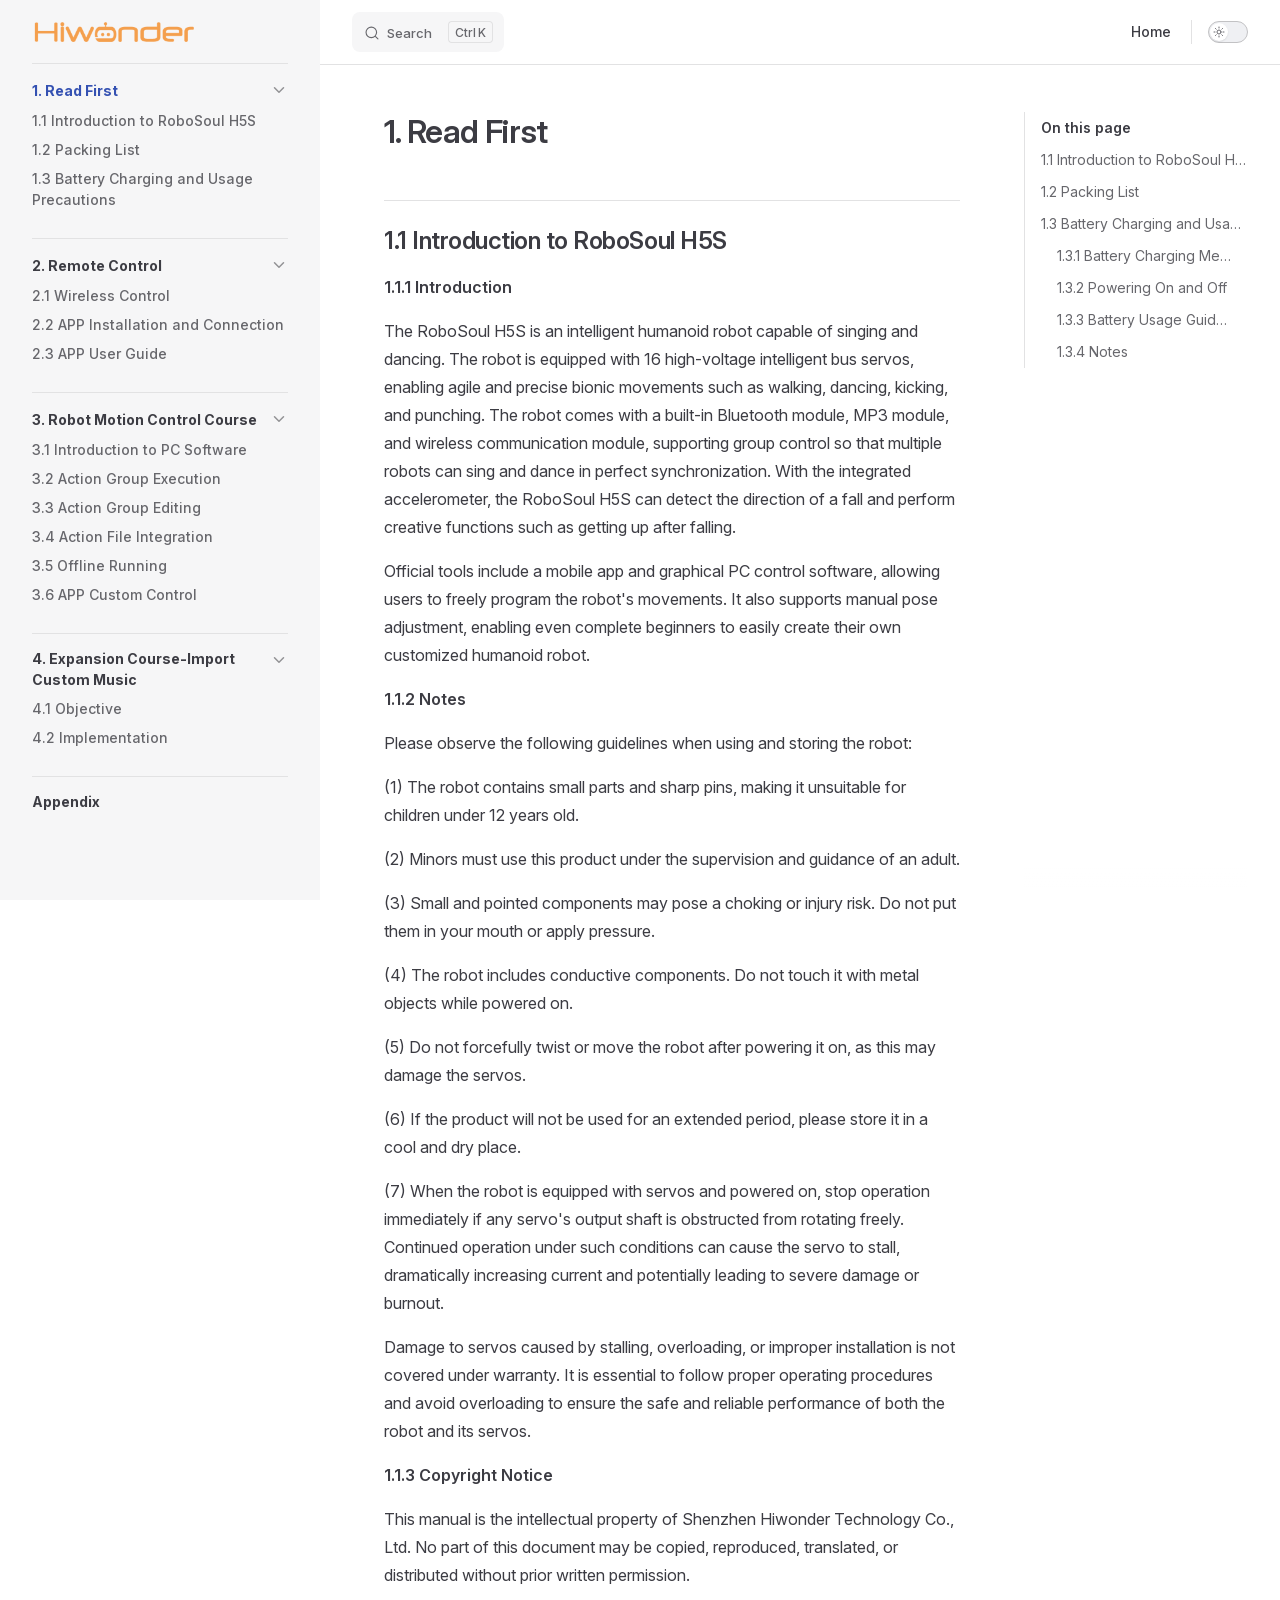
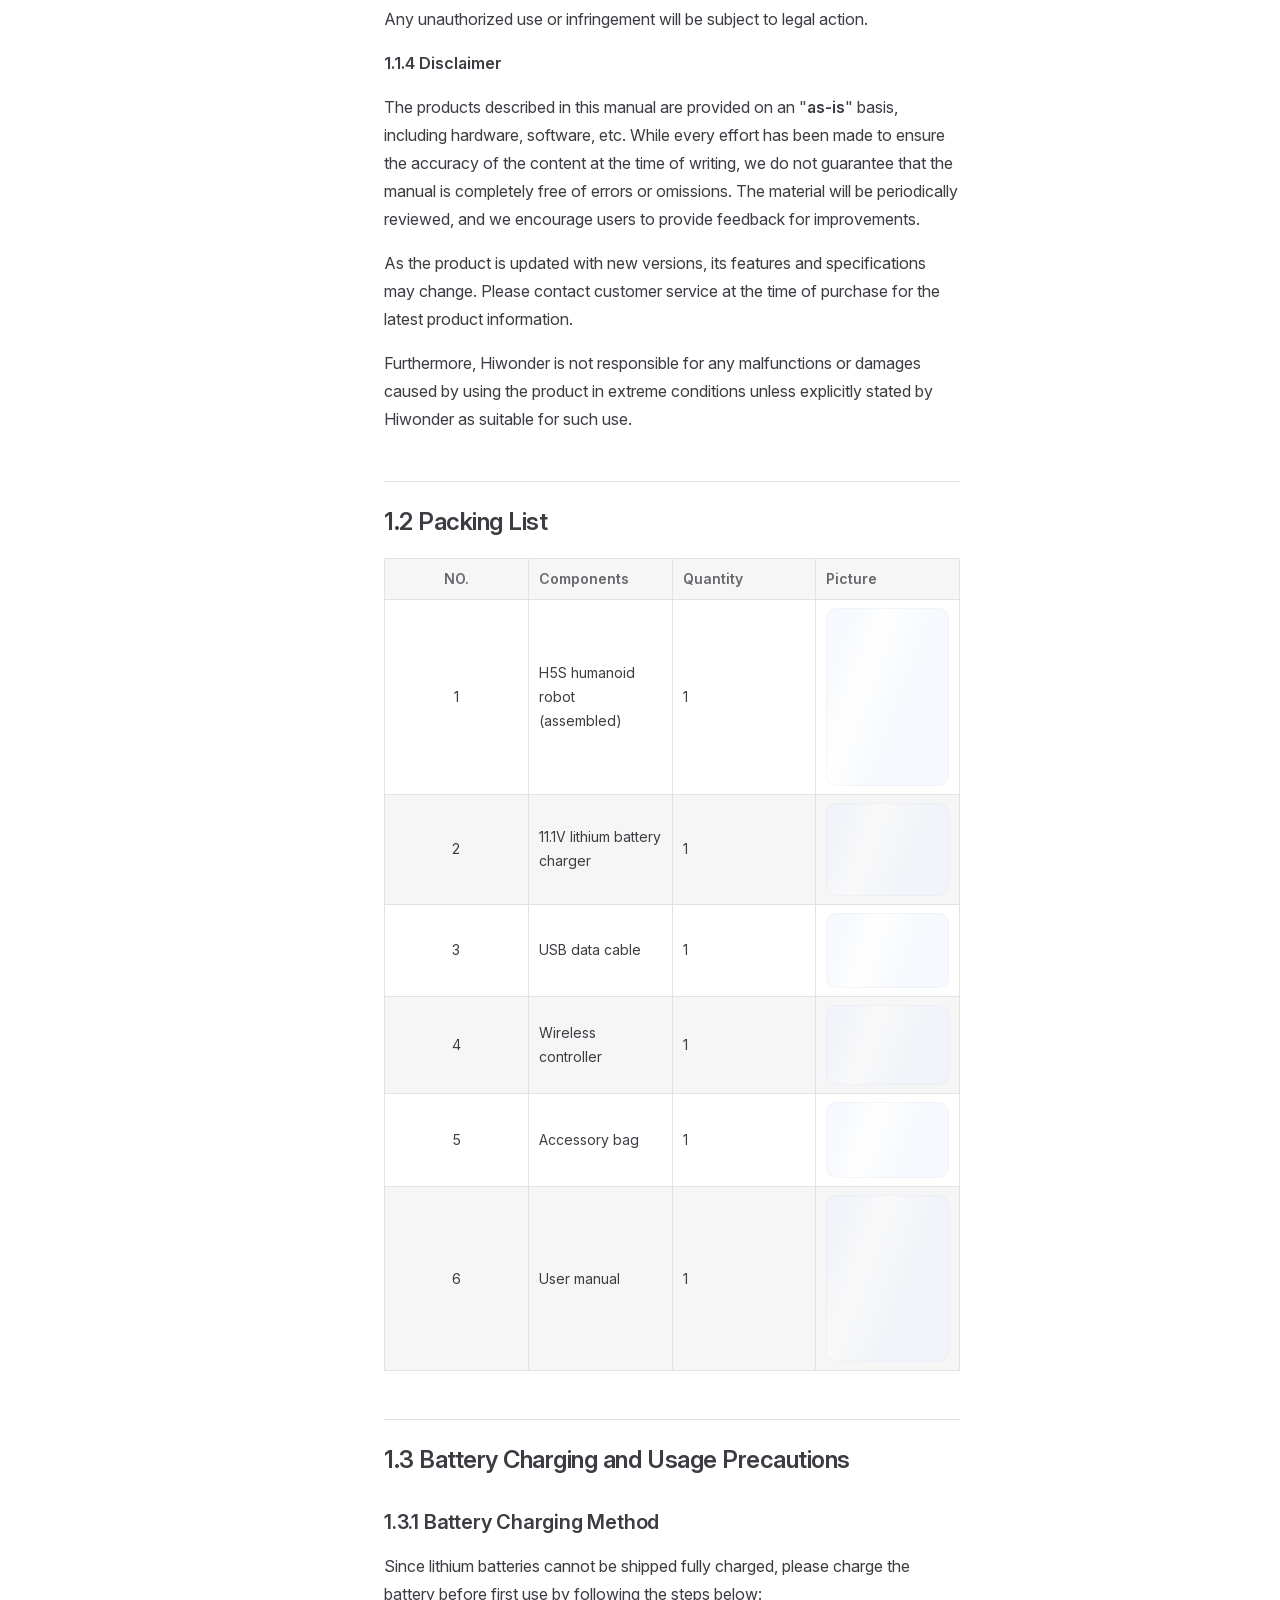
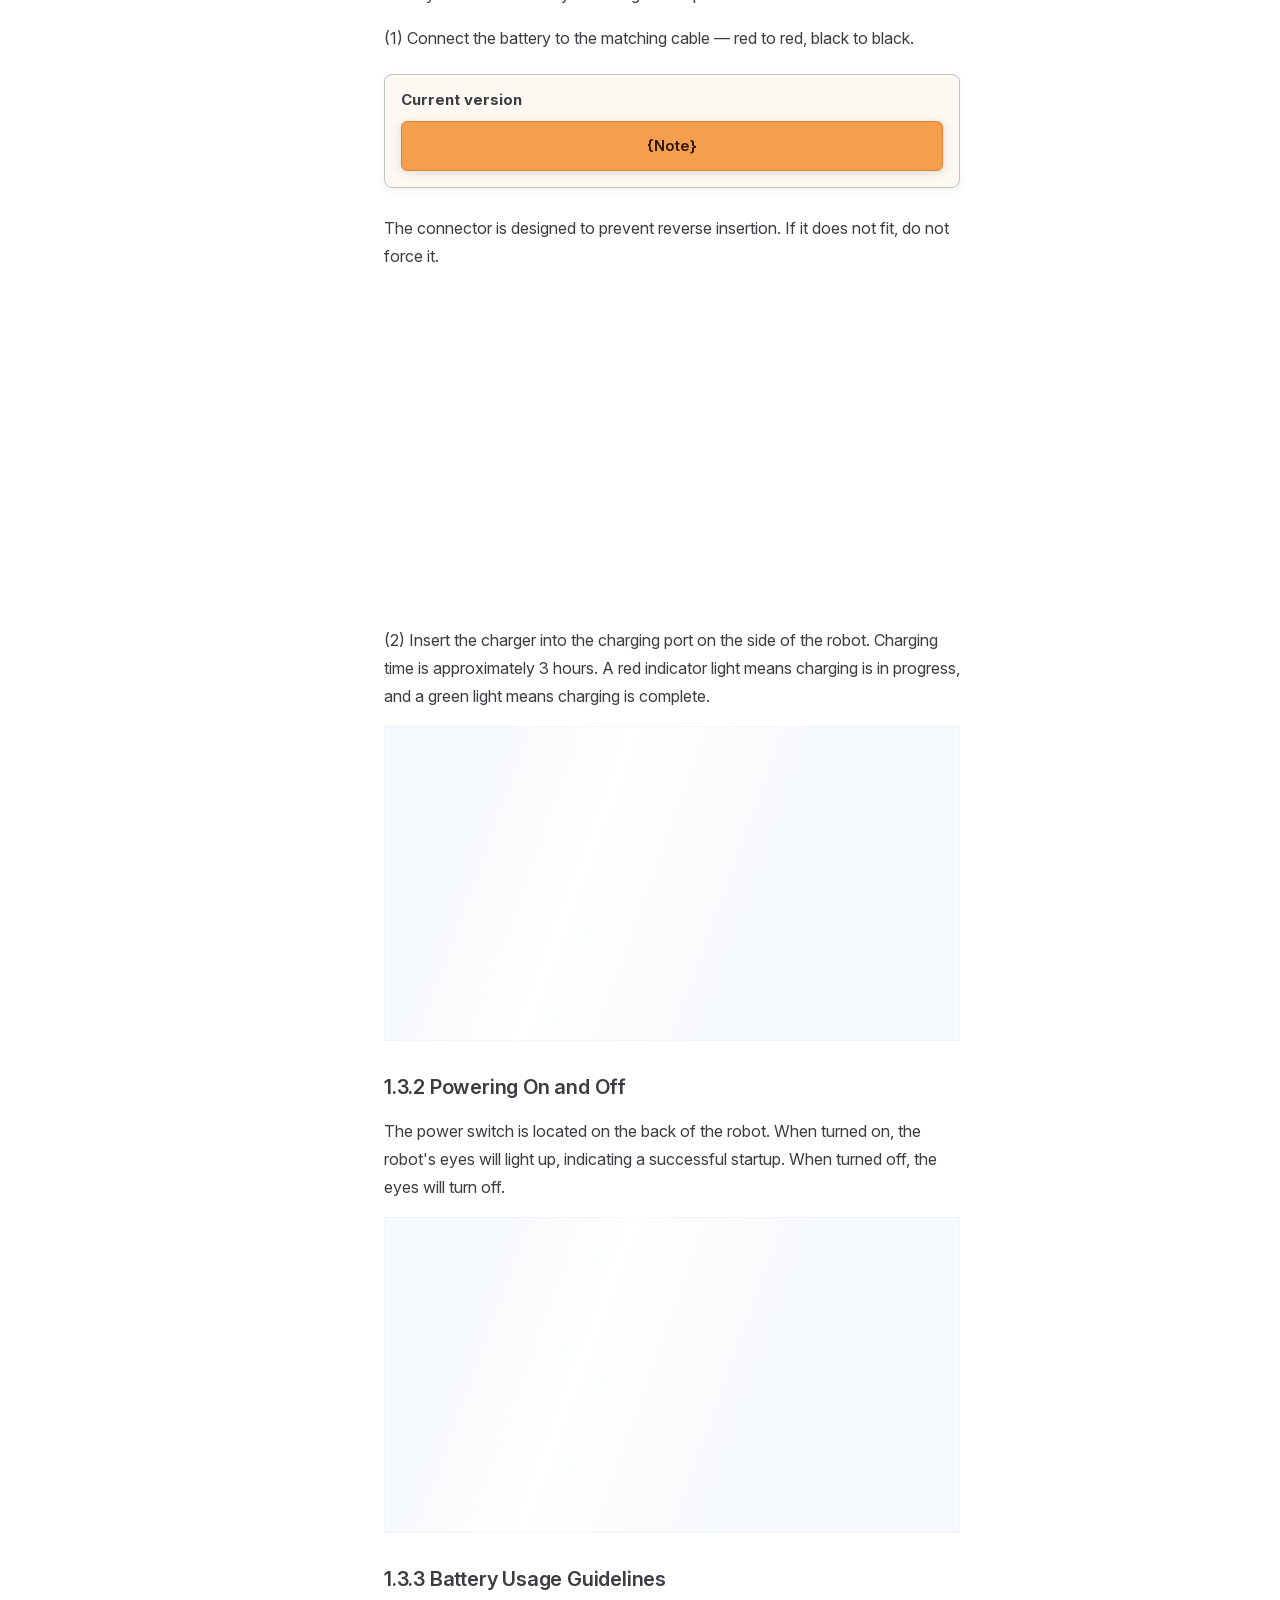
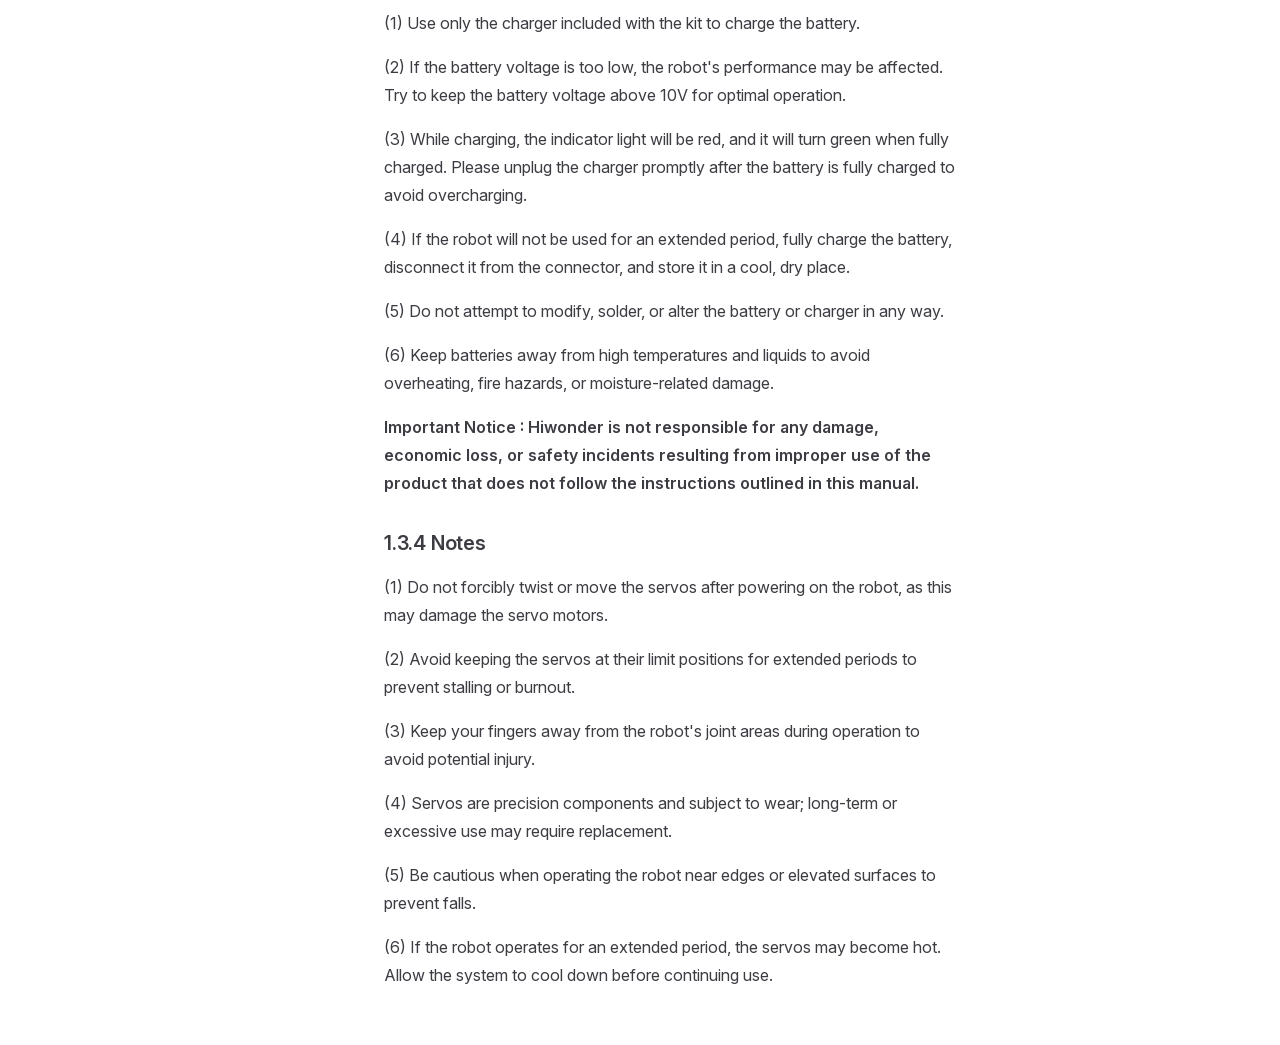
==== projects/H5S/en/latest/index.html @ ced0c1f5 "内容修改" ====
<!DOCTYPE html>
<html lang="en-US" dir="ltr">
  <head>
    <meta charset="utf-8">
    <meta name="viewport" content="width=device-width,initial-scale=1">
    <title>H5S Documentation</title>
    <meta name="description" content="H5S robot documentation">
    <meta name="generator" content="VitePress v1.6.4">
    <link rel="preload stylesheet" href="/projects/H5S/en/latest/assets/style.DF69_puw.css" as="style">
    <link rel="preload stylesheet" href="/projects/H5S/en/latest/vp-icons.css" as="style">
    
    <script type="module" src="/projects/H5S/en/latest/assets/app.BVgWlp7F.js"></script>
    <link rel="preload" href="/projects/H5S/en/latest/assets/inter-roman-latin.Di8DUHzh.woff2" as="font" type="font/woff2" crossorigin="">
    <link rel="modulepreload" href="/projects/H5S/en/latest/assets/chunks/theme.CabQcpU0.js">
    <link rel="modulepreload" href="/projects/H5S/en/latest/assets/chunks/framework.DFpBYmPe.js">
    <link rel="modulepreload" href="/projects/H5S/en/latest/assets/index.md.Di0GlBcf.lean.js">
    <link rel="icon" href="/projects/H5S/en/latest/favicon.ico">
    <script id="check-dark-mode">(()=>{const e=localStorage.getItem("vitepress-theme-appearance")||"auto",a=window.matchMedia("(prefers-color-scheme: dark)").matches;(!e||e==="auto"?a:e==="dark")&&document.documentElement.classList.add("dark")})();</script>
    <script id="check-mac-os">document.documentElement.classList.toggle("mac",/Mac|iPhone|iPod|iPad/i.test(navigator.platform));</script>
  </head>
  <body>
    <div id="app"><!--[--><div class="page-redirect" style="text-align:center;padding:100px 20px;"><p>Redirecting to content page...</p><p><a href="/projects/H5S/en/latest/docs/1.Read_First.html" target="_self">If you are not redirected automatically, click here</a></p></div><!--[--><!----><!--]--><!----><!--]--></div>
    <script>window.__VP_HASH_MAP__=JSON.parse("{\"docs_1.read_first.md\":\"DE1RBgTy\",\"docs_2.remote_control.md\":\"BEc32e4s\",\"docs_3.robot_motion_control_course.md\":\"B0HV0qm8\",\"docs_4.expansion_course_import_custom_music.md\":\"DdWfsAPT\",\"docs_appendix.md\":\"DxSbHWr6\",\"docs_index.md\":\"C5CbmlBN\",\"index.md\":\"Di0GlBcf\"}");window.__VP_SITE_DATA__=JSON.parse("{\"lang\":\"en-US\",\"dir\":\"ltr\",\"title\":\"H5S Documentation\",\"description\":\"H5S robot documentation\",\"base\":\"/projects/H5S/en/latest/\",\"head\":[],\"router\":{\"prefetchLinks\":true},\"appearance\":true,\"themeConfig\":{\"siteTitle\":false,\"logo\":\"/e-logo.png\",\"outline\":[2,3],\"search\":{\"provider\":\"local\",\"options\":{\"translations\":{\"button\":{\"buttonText\":\"Search\",\"buttonAriaLabel\":\"Search\"},\"modal\":{\"searchBox\":{\"resetButtonTitle\":\"Clear search query\",\"resetButtonAriaLabel\":\"Clear search query\",\"cancelButtonText\":\"Cancel\",\"cancelButtonAriaLabel\":\"Cancel\"},\"startScreen\":{\"recentSearchTitle\":\"Recent Searches\",\"noRecentSearchText\":\"No recent searches\",\"suggestedQueryTitle\":\"Suggested Queries\"},\"noResultsScreen\":{\"noResultsText\":\"No results found for\",\"suggestedQueryText\":\"You can try searching for\",\"reportMissingResultsText\":\"Have any queries?\",\"reportMissingResultsLinkText\":\"Report here\"},\"footer\":{\"selectText\":\"to select\",\"navigateText\":\"to navigate\",\"closeText\":\"to close\"}}}}},\"nav\":[{\"text\":\"Home\",\"link\":\"https://www.hiwonder.net/\",\"target\":\"_self\"}],\"sidebar\":[{\"text\":\"1. Read First\",\"link\":\"/docs/1.Read_First.html\",\"collapsed\":false,\"items\":[{\"text\":\"1.1 Introduction to RoboSoul H5S\",\"link\":\"/docs/1.Read_First.html#_1-1-introduction-to-robosoul-h5s\"},{\"text\":\"1.2 Packing List\",\"link\":\"/docs/1.Read_First.html#_1-2-packing-list\"},{\"text\":\"1.3 Battery Charging and Usage Precautions\",\"link\":\"/docs/1.Read_First.html#_1-3-battery-charging-and-usage-precautions\"}]},{\"text\":\"2. Remote Control\",\"link\":\"/docs/2.Remote_Control.html\",\"collapsed\":false,\"items\":[{\"text\":\"2.1 Wireless Control\",\"link\":\"/docs/2.Remote_Control.html#_2-1-wireless-control\"},{\"text\":\"2.2 APP Installation and Connection\",\"link\":\"/docs/2.Remote_Control.html#_2-2-app-installation-and-connection\"},{\"text\":\"2.3 APP User Guide\",\"link\":\"/docs/2.Remote_Control.html#_2-3-app-user-guide\"}]},{\"text\":\"3. Robot Motion Control Course\",\"link\":\"/docs/3.Robot_Motion_Control_Course.html\",\"collapsed\":false,\"items\":[{\"text\":\"3.1 Introduction to PC Software\",\"link\":\"/docs/3.Robot_Motion_Control_Course.html#_3-1-introduction-to-pc-software\"},{\"text\":\"3.2 Action Group Execution\",\"link\":\"/docs/3.Robot_Motion_Control_Course.html#_3-2-action-group-execution\"},{\"text\":\"3.3 Action Group Editing\",\"link\":\"/docs/3.Robot_Motion_Control_Course.html#_3-3-action-group-editing\"},{\"text\":\"3.4 Action File Integration\",\"link\":\"/docs/3.Robot_Motion_Control_Course.html#_3-4-action-file-integration\"},{\"text\":\"3.5 Offline Running\",\"link\":\"/docs/3.Robot_Motion_Control_Course.html#_3-5-offline-running\"},{\"text\":\"3.6 APP Custom Control\",\"link\":\"/docs/3.Robot_Motion_Control_Course.html#_3-6-app-custom-control\"}]},{\"text\":\"4. Expansion Course-Import Custom Music\",\"link\":\"/docs/4.Expansion_Course_Import_Custom_Music.html\",\"collapsed\":false,\"items\":[{\"text\":\"4.1 Objective\",\"link\":\"/docs/4.Expansion_Course_Import_Custom_Music.html#_4-1-objective\"},{\"text\":\"4.2 Implementation\",\"link\":\"/docs/4.Expansion_Course_Import_Custom_Music.html#_4-2-implementation\"}]},{\"text\":\"Appendix\",\"link\":\"/docs/Appendix.html\",\"collapsed\":false,\"items\":[]}]},\"locales\":{},\"scrollOffset\":134,\"cleanUrls\":false}");</script>
    
  </body>
</html>
---- projects/H5S/en/latest/assets/style.DF69_puw.css ----
@font-face{font-family:Inter;font-style:normal;font-weight:100 900;font-display:swap;src:url(/projects/H5S/en/latest/assets/inter-roman-cyrillic-ext.BBPuwvHQ.woff2) format("woff2");unicode-range:U+0460-052F,U+1C80-1C88,U+20B4,U+2DE0-2DFF,U+A640-A69F,U+FE2E-FE2F}@font-face{font-family:Inter;font-style:normal;font-weight:100 900;font-display:swap;src:url(/projects/H5S/en/latest/assets/inter-roman-cyrillic.C5lxZ8CY.woff2) format("woff2");unicode-range:U+0301,U+0400-045F,U+0490-0491,U+04B0-04B1,U+2116}@font-face{font-family:Inter;font-style:normal;font-weight:100 900;font-display:swap;src:url(/projects/H5S/en/latest/assets/inter-roman-greek-ext.CqjqNYQ-.woff2) format("woff2");unicode-range:U+1F00-1FFF}@font-face{font-family:Inter;font-style:normal;font-weight:100 900;font-display:swap;src:url(/projects/H5S/en/latest/assets/inter-roman-greek.BBVDIX6e.woff2) format("woff2");unicode-range:U+0370-0377,U+037A-037F,U+0384-038A,U+038C,U+038E-03A1,U+03A3-03FF}@font-face{font-family:Inter;font-style:normal;font-weight:100 900;font-display:swap;src:url(/projects/H5S/en/latest/assets/inter-roman-vietnamese.BjW4sHH5.woff2) format("woff2");unicode-range:U+0102-0103,U+0110-0111,U+0128-0129,U+0168-0169,U+01A0-01A1,U+01AF-01B0,U+0300-0301,U+0303-0304,U+0308-0309,U+0323,U+0329,U+1EA0-1EF9,U+20AB}@font-face{font-family:Inter;font-style:normal;font-weight:100 900;font-display:swap;src:url(/projects/H5S/en/latest/assets/inter-roman-latin-ext.4ZJIpNVo.woff2) format("woff2");unicode-range:U+0100-02AF,U+0304,U+0308,U+0329,U+1E00-1E9F,U+1EF2-1EFF,U+2020,U+20A0-20AB,U+20AD-20C0,U+2113,U+2C60-2C7F,U+A720-A7FF}@font-face{font-family:Inter;font-style:normal;font-weight:100 900;font-display:swap;src:url(/projects/H5S/en/latest/assets/inter-roman-latin.Di8DUHzh.woff2) format("woff2");unicode-range:U+0000-00FF,U+0131,U+0152-0153,U+02BB-02BC,U+02C6,U+02DA,U+02DC,U+0304,U+0308,U+0329,U+2000-206F,U+2074,U+20AC,U+2122,U+2191,U+2193,U+2212,U+2215,U+FEFF,U+FFFD}@font-face{font-family:Inter;font-style:italic;font-weight:100 900;font-display:swap;src:url(/projects/H5S/en/latest/assets/inter-italic-cyrillic-ext.r48I6akx.woff2) format("woff2");unicode-range:U+0460-052F,U+1C80-1C88,U+20B4,U+2DE0-2DFF,U+A640-A69F,U+FE2E-FE2F}@font-face{font-family:Inter;font-style:italic;font-weight:100 900;font-display:swap;src:url(/projects/H5S/en/latest/assets/inter-italic-cyrillic.By2_1cv3.woff2) format("woff2");unicode-range:U+0301,U+0400-045F,U+0490-0491,U+04B0-04B1,U+2116}@font-face{font-family:Inter;font-style:italic;font-weight:100 900;font-display:swap;src:url(/projects/H5S/en/latest/assets/inter-italic-greek-ext.1u6EdAuj.woff2) format("woff2");unicode-range:U+1F00-1FFF}@font-face{font-family:Inter;font-style:italic;font-weight:100 900;font-display:swap;src:url(/projects/H5S/en/latest/assets/inter-italic-greek.DJ8dCoTZ.woff2) format("woff2");unicode-range:U+0370-0377,U+037A-037F,U+0384-038A,U+038C,U+038E-03A1,U+03A3-03FF}@font-face{font-family:Inter;font-style:italic;font-weight:100 900;font-display:swap;src:url(/projects/H5S/en/latest/assets/inter-italic-vietnamese.BSbpV94h.woff2) format("woff2");unicode-range:U+0102-0103,U+0110-0111,U+0128-0129,U+0168-0169,U+01A0-01A1,U+01AF-01B0,U+0300-0301,U+0303-0304,U+0308-0309,U+0323,U+0329,U+1EA0-1EF9,U+20AB}@font-face{font-family:Inter;font-style:italic;font-weight:100 900;font-display:swap;src:url(/projects/H5S/en/latest/assets/inter-italic-latin-ext.CN1xVJS-.woff2) format("woff2");unicode-range:U+0100-02AF,U+0304,U+0308,U+0329,U+1E00-1E9F,U+1EF2-1EFF,U+2020,U+20A0-20AB,U+20AD-20C0,U+2113,U+2C60-2C7F,U+A720-A7FF}@font-face{font-family:Inter;font-style:italic;font-weight:100 900;font-display:swap;src:url(/projects/H5S/en/latest/assets/inter-italic-latin.C2AdPX0b.woff2) format("woff2");unicode-range:U+0000-00FF,U+0131,U+0152-0153,U+02BB-02BC,U+02C6,U+02DA,U+02DC,U+0304,U+0308,U+0329,U+2000-206F,U+2074,U+20AC,U+2122,U+2191,U+2193,U+2212,U+2215,U+FEFF,U+FFFD}@font-face{font-family:Punctuation SC;font-weight:400;src:local("PingFang SC Regular"),local("Noto Sans CJK SC"),local("Microsoft YaHei");unicode-range:U+201C,U+201D,U+2018,U+2019,U+2E3A,U+2014,U+2013,U+2026,U+00B7,U+007E,U+002F}@font-face{font-family:Punctuation SC;font-weight:500;src:local("PingFang SC Medium"),local("Noto Sans CJK SC"),local("Microsoft YaHei");unicode-range:U+201C,U+201D,U+2018,U+2019,U+2E3A,U+2014,U+2013,U+2026,U+00B7,U+007E,U+002F}@font-face{font-family:Punctuation SC;font-weight:600;src:local("PingFang SC Semibold"),local("Noto Sans CJK SC Bold"),local("Microsoft YaHei Bold");unicode-range:U+201C,U+201D,U+2018,U+2019,U+2E3A,U+2014,U+2013,U+2026,U+00B7,U+007E,U+002F}@font-face{font-family:Punctuation SC;font-weight:700;src:local("PingFang SC Semibold"),local("Noto Sans CJK SC Bold"),local("Microsoft YaHei Bold");unicode-range:U+201C,U+201D,U+2018,U+2019,U+2E3A,U+2014,U+2013,U+2026,U+00B7,U+007E,U+002F}:root{--vp-c-white: #ffffff;--vp-c-black: #000000;--vp-c-neutral: var(--vp-c-black);--vp-c-neutral-inverse: var(--vp-c-white)}.dark{--vp-c-neutral: var(--vp-c-white);--vp-c-neutral-inverse: var(--vp-c-black)}:root{--vp-c-gray-1: #dddde3;--vp-c-gray-2: #e4e4e9;--vp-c-gray-3: #ebebef;--vp-c-gray-soft: rgba(142, 150, 170, .14);--vp-c-indigo-1: #3451b2;--vp-c-indigo-2: #3a5ccc;--vp-c-indigo-3: #5672cd;--vp-c-indigo-soft: rgba(100, 108, 255, .14);--vp-c-purple-1: #6f42c1;--vp-c-purple-2: #7e4cc9;--vp-c-purple-3: #8e5cd9;--vp-c-purple-soft: rgba(159, 122, 234, .14);--vp-c-green-1: #18794e;--vp-c-green-2: #299764;--vp-c-green-3: #30a46c;--vp-c-green-soft: rgba(16, 185, 129, .14);--vp-c-yellow-1: #915930;--vp-c-yellow-2: #946300;--vp-c-yellow-3: #9f6a00;--vp-c-yellow-soft: rgba(234, 179, 8, .14);--vp-c-red-1: #b8272c;--vp-c-red-2: #d5393e;--vp-c-red-3: #e0575b;--vp-c-red-soft: rgba(244, 63, 94, .14);--vp-c-sponsor: #db2777}.dark{--vp-c-gray-1: #515c67;--vp-c-gray-2: #414853;--vp-c-gray-3: #32363f;--vp-c-gray-soft: rgba(101, 117, 133, .16);--vp-c-indigo-1: #a8b1ff;--vp-c-indigo-2: #5c73e7;--vp-c-indigo-3: #3e63dd;--vp-c-indigo-soft: rgba(100, 108, 255, .16);--vp-c-purple-1: #c8abfa;--vp-c-purple-2: #a879e6;--vp-c-purple-3: #8e5cd9;--vp-c-purple-soft: rgba(159, 122, 234, .16);--vp-c-green-1: #3dd68c;--vp-c-green-2: #30a46c;--vp-c-green-3: #298459;--vp-c-green-soft: rgba(16, 185, 129, .16);--vp-c-yellow-1: #f9b44e;--vp-c-yellow-2: #da8b17;--vp-c-yellow-3: #a46a0a;--vp-c-yellow-soft: rgba(234, 179, 8, .16);--vp-c-red-1: #f66f81;--vp-c-red-2: #f14158;--vp-c-red-3: #b62a3c;--vp-c-red-soft: rgba(244, 63, 94, .16)}:root{--vp-c-bg: #ffffff;--vp-c-bg-alt: #f6f6f7;--vp-c-bg-elv: #ffffff;--vp-c-bg-soft: #f6f6f7}.dark{--vp-c-bg: #1b1b1f;--vp-c-bg-alt: #161618;--vp-c-bg-elv: #202127;--vp-c-bg-soft: #202127}:root{--vp-c-border: #c2c2c4;--vp-c-divider: #e2e2e3;--vp-c-gutter: #e2e2e3}.dark{--vp-c-border: #3c3f44;--vp-c-divider: #2e2e32;--vp-c-gutter: #000000}:root{--vp-c-text-1: #3c3c43;--vp-c-text-2: #67676c;--vp-c-text-3: #929295}.dark{--vp-c-text-1: #dfdfd6;--vp-c-text-2: #98989f;--vp-c-text-3: #6a6a71}:root{--vp-c-default-1: var(--vp-c-gray-1);--vp-c-default-2: var(--vp-c-gray-2);--vp-c-default-3: var(--vp-c-gray-3);--vp-c-default-soft: var(--vp-c-gray-soft);--vp-c-brand-1: var(--vp-c-indigo-1);--vp-c-brand-2: var(--vp-c-indigo-2);--vp-c-brand-3: var(--vp-c-indigo-3);--vp-c-brand-soft: var(--vp-c-indigo-soft);--vp-c-brand: var(--vp-c-brand-1);--vp-c-tip-1: var(--vp-c-brand-1);--vp-c-tip-2: var(--vp-c-brand-2);--vp-c-tip-3: var(--vp-c-brand-3);--vp-c-tip-soft: var(--vp-c-brand-soft);--vp-c-note-1: var(--vp-c-brand-1);--vp-c-note-2: var(--vp-c-brand-2);--vp-c-note-3: var(--vp-c-brand-3);--vp-c-note-soft: var(--vp-c-brand-soft);--vp-c-success-1: var(--vp-c-green-1);--vp-c-success-2: var(--vp-c-green-2);--vp-c-success-3: var(--vp-c-green-3);--vp-c-success-soft: var(--vp-c-green-soft);--vp-c-important-1: var(--vp-c-purple-1);--vp-c-important-2: var(--vp-c-purple-2);--vp-c-important-3: var(--vp-c-purple-3);--vp-c-important-soft: var(--vp-c-purple-soft);--vp-c-warning-1: var(--vp-c-yellow-1);--vp-c-warning-2: var(--vp-c-yellow-2);--vp-c-warning-3: var(--vp-c-yellow-3);--vp-c-warning-soft: var(--vp-c-yellow-soft);--vp-c-danger-1: var(--vp-c-red-1);--vp-c-danger-2: var(--vp-c-red-2);--vp-c-danger-3: var(--vp-c-red-3);--vp-c-danger-soft: var(--vp-c-red-soft);--vp-c-caution-1: var(--vp-c-red-1);--vp-c-caution-2: var(--vp-c-red-2);--vp-c-caution-3: var(--vp-c-red-3);--vp-c-caution-soft: var(--vp-c-red-soft)}:root{--vp-font-family-base: "Inter", ui-sans-serif, system-ui, sans-serif, "Apple Color Emoji", "Segoe UI Emoji", "Segoe UI Symbol", "Noto Color Emoji";--vp-font-family-mono: ui-monospace, "Menlo", "Monaco", "Consolas", "Liberation Mono", "Courier New", monospace;font-optical-sizing:auto}:root:where(:lang(zh)){--vp-font-family-base: "Punctuation SC", "Inter", ui-sans-serif, system-ui, sans-serif, "Apple Color Emoji", "Segoe UI Emoji", "Segoe UI Symbol", "Noto Color Emoji"}:root{--vp-shadow-1: 0 1px 2px rgba(0, 0, 0, .04), 0 1px 2px rgba(0, 0, 0, .06);--vp-shadow-2: 0 3px 12px rgba(0, 0, 0, .07), 0 1px 4px rgba(0, 0, 0, .07);--vp-shadow-3: 0 12px 32px rgba(0, 0, 0, .1), 0 2px 6px rgba(0, 0, 0, .08);--vp-shadow-4: 0 14px 44px rgba(0, 0, 0, .12), 0 3px 9px rgba(0, 0, 0, .12);--vp-shadow-5: 0 18px 56px rgba(0, 0, 0, .16), 0 4px 12px rgba(0, 0, 0, .16)}:root{--vp-z-index-footer: 10;--vp-z-index-local-nav: 20;--vp-z-index-nav: 30;--vp-z-index-layout-top: 40;--vp-z-index-backdrop: 50;--vp-z-index-sidebar: 60}@media (min-width: 960px){:root{--vp-z-index-sidebar: 25}}:root{--vp-layout-max-width: 1440px}:root{--vp-header-anchor-symbol: "#"}:root{--vp-code-line-height: 1.7;--vp-code-font-size: .875em;--vp-code-color: var(--vp-c-brand-1);--vp-code-link-color: var(--vp-c-brand-1);--vp-code-link-hover-color: var(--vp-c-brand-2);--vp-code-bg: var(--vp-c-default-soft);--vp-code-block-color: var(--vp-c-text-2);--vp-code-block-bg: var(--vp-c-bg-alt);--vp-code-block-divider-color: var(--vp-c-gutter);--vp-code-lang-color: var(--vp-c-text-3);--vp-code-line-highlight-color: var(--vp-c-default-soft);--vp-code-line-number-color: var(--vp-c-text-3);--vp-code-line-diff-add-color: var(--vp-c-success-soft);--vp-code-line-diff-add-symbol-color: var(--vp-c-success-1);--vp-code-line-diff-remove-color: var(--vp-c-danger-soft);--vp-code-line-diff-remove-symbol-color: var(--vp-c-danger-1);--vp-code-line-warning-color: var(--vp-c-warning-soft);--vp-code-line-error-color: var(--vp-c-danger-soft);--vp-code-copy-code-border-color: var(--vp-c-divider);--vp-code-copy-code-bg: var(--vp-c-bg-soft);--vp-code-copy-code-hover-border-color: var(--vp-c-divider);--vp-code-copy-code-hover-bg: var(--vp-c-bg);--vp-code-copy-code-active-text: var(--vp-c-text-2);--vp-code-copy-copied-text-content: "Copied";--vp-code-tab-divider: var(--vp-code-block-divider-color);--vp-code-tab-text-color: var(--vp-c-text-2);--vp-code-tab-bg: var(--vp-code-block-bg);--vp-code-tab-hover-text-color: var(--vp-c-text-1);--vp-code-tab-active-text-color: var(--vp-c-text-1);--vp-code-tab-active-bar-color: var(--vp-c-brand-1)}:lang(es),:lang(pt){--vp-code-copy-copied-text-content: "Copiado"}:lang(fa){--vp-code-copy-copied-text-content: "کپی شد"}:lang(ko){--vp-code-copy-copied-text-content: "복사됨"}:lang(ru){--vp-code-copy-copied-text-content: "Скопировано"}:lang(zh){--vp-code-copy-copied-text-content: "已复制"}:root{--vp-button-brand-border: transparent;--vp-button-brand-text: var(--vp-c-white);--vp-button-brand-bg: var(--vp-c-brand-3);--vp-button-brand-hover-border: transparent;--vp-button-brand-hover-text: var(--vp-c-white);--vp-button-brand-hover-bg: var(--vp-c-brand-2);--vp-button-brand-active-border: transparent;--vp-button-brand-active-text: var(--vp-c-white);--vp-button-brand-active-bg: var(--vp-c-brand-1);--vp-button-alt-border: transparent;--vp-button-alt-text: var(--vp-c-text-1);--vp-button-alt-bg: var(--vp-c-default-3);--vp-button-alt-hover-border: transparent;--vp-button-alt-hover-text: var(--vp-c-text-1);--vp-button-alt-hover-bg: var(--vp-c-default-2);--vp-button-alt-active-border: transparent;--vp-button-alt-active-text: var(--vp-c-text-1);--vp-button-alt-active-bg: var(--vp-c-default-1);--vp-button-sponsor-border: var(--vp-c-text-2);--vp-button-sponsor-text: var(--vp-c-text-2);--vp-button-sponsor-bg: transparent;--vp-button-sponsor-hover-border: var(--vp-c-sponsor);--vp-button-sponsor-hover-text: var(--vp-c-sponsor);--vp-button-sponsor-hover-bg: transparent;--vp-button-sponsor-active-border: var(--vp-c-sponsor);--vp-button-sponsor-active-text: var(--vp-c-sponsor);--vp-button-sponsor-active-bg: transparent}:root{--vp-custom-block-font-size: 14px;--vp-custom-block-code-font-size: 13px;--vp-custom-block-info-border: transparent;--vp-custom-block-info-text: var(--vp-c-text-1);--vp-custom-block-info-bg: var(--vp-c-default-soft);--vp-custom-block-info-code-bg: var(--vp-c-default-soft);--vp-custom-block-note-border: transparent;--vp-custom-block-note-text: var(--vp-c-text-1);--vp-custom-block-note-bg: var(--vp-c-default-soft);--vp-custom-block-note-code-bg: var(--vp-c-default-soft);--vp-custom-block-tip-border: transparent;--vp-custom-block-tip-text: var(--vp-c-text-1);--vp-custom-block-tip-bg: var(--vp-c-tip-soft);--vp-custom-block-tip-code-bg: var(--vp-c-tip-soft);--vp-custom-block-important-border: transparent;--vp-custom-block-important-text: var(--vp-c-text-1);--vp-custom-block-important-bg: var(--vp-c-important-soft);--vp-custom-block-important-code-bg: var(--vp-c-important-soft);--vp-custom-block-warning-border: transparent;--vp-custom-block-warning-text: var(--vp-c-text-1);--vp-custom-block-warning-bg: var(--vp-c-warning-soft);--vp-custom-block-warning-code-bg: var(--vp-c-warning-soft);--vp-custom-block-danger-border: transparent;--vp-custom-block-danger-text: var(--vp-c-text-1);--vp-custom-block-danger-bg: var(--vp-c-danger-soft);--vp-custom-block-danger-code-bg: var(--vp-c-danger-soft);--vp-custom-block-caution-border: transparent;--vp-custom-block-caution-text: var(--vp-c-text-1);--vp-custom-block-caution-bg: var(--vp-c-caution-soft);--vp-custom-block-caution-code-bg: var(--vp-c-caution-soft);--vp-custom-block-details-border: var(--vp-custom-block-info-border);--vp-custom-block-details-text: var(--vp-custom-block-info-text);--vp-custom-block-details-bg: var(--vp-custom-block-info-bg);--vp-custom-block-details-code-bg: var(--vp-custom-block-info-code-bg)}:root{--vp-input-border-color: var(--vp-c-border);--vp-input-bg-color: var(--vp-c-bg-alt);--vp-input-switch-bg-color: var(--vp-c-default-soft)}:root{--vp-nav-height: 64px;--vp-nav-bg-color: var(--vp-c-bg);--vp-nav-screen-bg-color: var(--vp-c-bg);--vp-nav-logo-height: 24px}.hide-nav{--vp-nav-height: 0px}.hide-nav .VPSidebar{--vp-nav-height: 22px}:root{--vp-local-nav-bg-color: var(--vp-c-bg)}:root{--vp-sidebar-width: 272px;--vp-sidebar-bg-color: var(--vp-c-bg-alt)}:root{--vp-backdrop-bg-color: rgba(0, 0, 0, .6)}:root{--vp-home-hero-name-color: var(--vp-c-brand-1);--vp-home-hero-name-background: transparent;--vp-home-hero-image-background-image: none;--vp-home-hero-image-filter: none}:root{--vp-badge-info-border: transparent;--vp-badge-info-text: var(--vp-c-text-2);--vp-badge-info-bg: var(--vp-c-default-soft);--vp-badge-tip-border: transparent;--vp-badge-tip-text: var(--vp-c-tip-1);--vp-badge-tip-bg: var(--vp-c-tip-soft);--vp-badge-warning-border: transparent;--vp-badge-warning-text: var(--vp-c-warning-1);--vp-badge-warning-bg: var(--vp-c-warning-soft);--vp-badge-danger-border: transparent;--vp-badge-danger-text: var(--vp-c-danger-1);--vp-badge-danger-bg: var(--vp-c-danger-soft)}:root{--vp-carbon-ads-text-color: var(--vp-c-text-1);--vp-carbon-ads-poweredby-color: var(--vp-c-text-2);--vp-carbon-ads-bg-color: var(--vp-c-bg-soft);--vp-carbon-ads-hover-text-color: var(--vp-c-brand-1);--vp-carbon-ads-hover-poweredby-color: var(--vp-c-text-1)}:root{--vp-local-search-bg: var(--vp-c-bg);--vp-local-search-result-bg: var(--vp-c-bg);--vp-local-search-result-border: var(--vp-c-divider);--vp-local-search-result-selected-bg: var(--vp-c-bg);--vp-local-search-result-selected-border: var(--vp-c-brand-1);--vp-local-search-highlight-bg: var(--vp-c-brand-1);--vp-local-search-highlight-text: var(--vp-c-neutral-inverse)}@media (prefers-reduced-motion: reduce){*,:before,:after{animation-delay:-1ms!important;animation-duration:1ms!important;animation-iteration-count:1!important;background-attachment:initial!important;scroll-behavior:auto!important;transition-duration:0s!important;transition-delay:0s!important}}*,:before,:after{box-sizing:border-box}html{line-height:1.4;font-size:16px;-webkit-text-size-adjust:100%}html.dark{color-scheme:dark}body{margin:0;width:100%;min-width:320px;min-height:100vh;line-height:24px;font-family:var(--vp-font-family-base);font-size:16px;font-weight:400;color:var(--vp-c-text-1);background-color:var(--vp-c-bg);font-synthesis:style;text-rendering:optimizeLegibility;-webkit-font-smoothing:antialiased;-moz-osx-font-smoothing:grayscale}main{display:block}h1,h2,h3,h4,h5,h6{margin:0;line-height:24px;font-size:16px;font-weight:400}p{margin:0}strong,b{font-weight:600}a,area,button,[role=button],input,label,select,summary,textarea{touch-action:manipulation}a{color:inherit;text-decoration:inherit}ol,ul{list-style:none;margin:0;padding:0}blockquote{margin:0}pre,code,kbd,samp{font-family:var(--vp-font-family-mono)}img,svg,video,canvas,audio,iframe,embed,object{display:block}figure{margin:0}img,video{max-width:100%;height:auto}button,input,optgroup,select,textarea{border:0;padding:0;line-height:inherit;color:inherit}button{padding:0;font-family:inherit;background-color:transparent;background-image:none}button:enabled,[role=button]:enabled{cursor:pointer}button:focus,button:focus-visible{outline:1px dotted;outline:4px auto -webkit-focus-ring-color}button:focus:not(:focus-visible){outline:none!important}input:focus,textarea:focus,select:focus{outline:none}table{border-collapse:collapse}input{background-color:transparent}input:-ms-input-placeholder,textarea:-ms-input-placeholder{color:var(--vp-c-text-3)}input::-ms-input-placeholder,textarea::-ms-input-placeholder{color:var(--vp-c-text-3)}input::placeholder,textarea::placeholder{color:var(--vp-c-text-3)}input::-webkit-outer-spin-button,input::-webkit-inner-spin-button{-webkit-appearance:none;margin:0}input[type=number]{-moz-appearance:textfield}textarea{resize:vertical}select{-webkit-appearance:none}fieldset{margin:0;padding:0}h1,h2,h3,h4,h5,h6,li,p{overflow-wrap:break-word}vite-error-overlay{z-index:9999}mjx-container{overflow-x:auto}mjx-container>svg{display:inline-block;margin:auto}[class^=vpi-],[class*=" vpi-"],.vp-icon{width:1em;height:1em}[class^=vpi-].bg,[class*=" vpi-"].bg,.vp-icon.bg{background-size:100% 100%;background-color:transparent}[class^=vpi-]:not(.bg),[class*=" vpi-"]:not(.bg),.vp-icon:not(.bg){-webkit-mask:var(--icon) no-repeat;mask:var(--icon) no-repeat;-webkit-mask-size:100% 100%;mask-size:100% 100%;background-color:currentColor;color:inherit}.vpi-align-left{--icon: url("data:image/svg+xml,%3Csvg xmlns='http://www.w3.org/2000/svg' fill='none' stroke='currentColor' stroke-linecap='round' stroke-linejoin='round' stroke-width='2' viewBox='0 0 24 24'%3E%3Cpath d='M21 6H3M15 12H3M17 18H3'/%3E%3C/svg%3E")}.vpi-arrow-right,.vpi-arrow-down,.vpi-arrow-left,.vpi-arrow-up{--icon: url("data:image/svg+xml,%3Csvg xmlns='http://www.w3.org/2000/svg' fill='none' stroke='currentColor' stroke-linecap='round' stroke-linejoin='round' stroke-width='2' viewBox='0 0 24 24'%3E%3Cpath d='M5 12h14M12 5l7 7-7 7'/%3E%3C/svg%3E")}.vpi-chevron-right,.vpi-chevron-down,.vpi-chevron-left,.vpi-chevron-up{--icon: url("data:image/svg+xml,%3Csvg xmlns='http://www.w3.org/2000/svg' fill='none' stroke='currentColor' stroke-linecap='round' stroke-linejoin='round' stroke-width='2' viewBox='0 0 24 24'%3E%3Cpath d='m9 18 6-6-6-6'/%3E%3C/svg%3E")}.vpi-chevron-down,.vpi-arrow-down{transform:rotate(90deg)}.vpi-chevron-left,.vpi-arrow-left{transform:rotate(180deg)}.vpi-chevron-up,.vpi-arrow-up{transform:rotate(-90deg)}.vpi-square-pen{--icon: url("data:image/svg+xml,%3Csvg xmlns='http://www.w3.org/2000/svg' fill='none' stroke='currentColor' stroke-linecap='round' stroke-linejoin='round' stroke-width='2' viewBox='0 0 24 24'%3E%3Cpath d='M12 3H5a2 2 0 0 0-2 2v14a2 2 0 0 0 2 2h14a2 2 0 0 0 2-2v-7'/%3E%3Cpath d='M18.375 2.625a2.121 2.121 0 1 1 3 3L12 15l-4 1 1-4Z'/%3E%3C/svg%3E")}.vpi-plus{--icon: url("data:image/svg+xml,%3Csvg xmlns='http://www.w3.org/2000/svg' fill='none' stroke='currentColor' stroke-linecap='round' stroke-linejoin='round' stroke-width='2' viewBox='0 0 24 24'%3E%3Cpath d='M5 12h14M12 5v14'/%3E%3C/svg%3E")}.vpi-sun{--icon: url("data:image/svg+xml,%3Csvg xmlns='http://www.w3.org/2000/svg' fill='none' stroke='currentColor' stroke-linecap='round' stroke-linejoin='round' stroke-width='2' viewBox='0 0 24 24'%3E%3Ccircle cx='12' cy='12' r='4'/%3E%3Cpath d='M12 2v2M12 20v2M4.93 4.93l1.41 1.41M17.66 17.66l1.41 1.41M2 12h2M20 12h2M6.34 17.66l-1.41 1.41M19.07 4.93l-1.41 1.41'/%3E%3C/svg%3E")}.vpi-moon{--icon: url("data:image/svg+xml,%3Csvg xmlns='http://www.w3.org/2000/svg' fill='none' stroke='currentColor' stroke-linecap='round' stroke-linejoin='round' stroke-width='2' viewBox='0 0 24 24'%3E%3Cpath d='M12 3a6 6 0 0 0 9 9 9 9 0 1 1-9-9Z'/%3E%3C/svg%3E")}.vpi-more-horizontal{--icon: url("data:image/svg+xml,%3Csvg xmlns='http://www.w3.org/2000/svg' fill='none' stroke='currentColor' stroke-linecap='round' stroke-linejoin='round' stroke-width='2' viewBox='0 0 24 24'%3E%3Ccircle cx='12' cy='12' r='1'/%3E%3Ccircle cx='19' cy='12' r='1'/%3E%3Ccircle cx='5' cy='12' r='1'/%3E%3C/svg%3E")}.vpi-languages{--icon: url("data:image/svg+xml,%3Csvg xmlns='http://www.w3.org/2000/svg' fill='none' stroke='currentColor' stroke-linecap='round' stroke-linejoin='round' stroke-width='2' viewBox='0 0 24 24'%3E%3Cpath d='m5 8 6 6M4 14l6-6 2-3M2 5h12M7 2h1M22 22l-5-10-5 10M14 18h6'/%3E%3C/svg%3E")}.vpi-heart{--icon: url("data:image/svg+xml,%3Csvg xmlns='http://www.w3.org/2000/svg' fill='none' stroke='currentColor' stroke-linecap='round' stroke-linejoin='round' stroke-width='2' viewBox='0 0 24 24'%3E%3Cpath d='M19 14c1.49-1.46 3-3.21 3-5.5A5.5 5.5 0 0 0 16.5 3c-1.76 0-3 .5-4.5 2-1.5-1.5-2.74-2-4.5-2A5.5 5.5 0 0 0 2 8.5c0 2.3 1.5 4.05 3 5.5l7 7Z'/%3E%3C/svg%3E")}.vpi-search{--icon: url("data:image/svg+xml,%3Csvg xmlns='http://www.w3.org/2000/svg' fill='none' stroke='currentColor' stroke-linecap='round' stroke-linejoin='round' stroke-width='2' viewBox='0 0 24 24'%3E%3Ccircle cx='11' cy='11' r='8'/%3E%3Cpath d='m21 21-4.3-4.3'/%3E%3C/svg%3E")}.vpi-layout-list{--icon: url("data:image/svg+xml,%3Csvg xmlns='http://www.w3.org/2000/svg' fill='none' stroke='currentColor' stroke-linecap='round' stroke-linejoin='round' stroke-width='2' viewBox='0 0 24 24'%3E%3Crect width='7' height='7' x='3' y='3' rx='1'/%3E%3Crect width='7' height='7' x='3' y='14' rx='1'/%3E%3Cpath d='M14 4h7M14 9h7M14 15h7M14 20h7'/%3E%3C/svg%3E")}.vpi-delete{--icon: url("data:image/svg+xml,%3Csvg xmlns='http://www.w3.org/2000/svg' fill='none' stroke='currentColor' stroke-linecap='round' stroke-linejoin='round' stroke-width='2' viewBox='0 0 24 24'%3E%3Cpath d='M20 5H9l-7 7 7 7h11a2 2 0 0 0 2-2V7a2 2 0 0 0-2-2ZM18 9l-6 6M12 9l6 6'/%3E%3C/svg%3E")}.vpi-corner-down-left{--icon: url("data:image/svg+xml,%3Csvg xmlns='http://www.w3.org/2000/svg' fill='none' stroke='currentColor' stroke-linecap='round' stroke-linejoin='round' stroke-width='2' viewBox='0 0 24 24'%3E%3Cpath d='m9 10-5 5 5 5'/%3E%3Cpath d='M20 4v7a4 4 0 0 1-4 4H4'/%3E%3C/svg%3E")}:root{--vp-icon-copy: url("data:image/svg+xml,%3Csvg xmlns='http://www.w3.org/2000/svg' fill='none' stroke='rgba(128,128,128,1)' stroke-linecap='round' stroke-linejoin='round' stroke-width='2' viewBox='0 0 24 24'%3E%3Crect width='8' height='4' x='8' y='2' rx='1' ry='1'/%3E%3Cpath d='M16 4h2a2 2 0 0 1 2 2v14a2 2 0 0 1-2 2H6a2 2 0 0 1-2-2V6a2 2 0 0 1 2-2h2'/%3E%3C/svg%3E");--vp-icon-copied: url("data:image/svg+xml,%3Csvg xmlns='http://www.w3.org/2000/svg' fill='none' stroke='rgba(128,128,128,1)' stroke-linecap='round' stroke-linejoin='round' stroke-width='2' viewBox='0 0 24 24'%3E%3Crect width='8' height='4' x='8' y='2' rx='1' ry='1'/%3E%3Cpath d='M16 4h2a2 2 0 0 1 2 2v14a2 2 0 0 1-2 2H6a2 2 0 0 1-2-2V6a2 2 0 0 1 2-2h2'/%3E%3Cpath d='m9 14 2 2 4-4'/%3E%3C/svg%3E")}.visually-hidden{position:absolute;width:1px;height:1px;white-space:nowrap;clip:rect(0 0 0 0);clip-path:inset(50%);overflow:hidden}.custom-block{border:1px solid transparent;border-radius:8px;padding:16px 16px 8px;line-height:24px;font-size:var(--vp-custom-block-font-size);color:var(--vp-c-text-2)}.custom-block.info{border-color:var(--vp-custom-block-info-border);color:var(--vp-custom-block-info-text);background-color:var(--vp-custom-block-info-bg)}.custom-block.info a,.custom-block.info code{color:var(--vp-c-brand-1)}.custom-block.info a:hover,.custom-block.info a:hover>code{color:var(--vp-c-brand-2)}.custom-block.info code{background-color:var(--vp-custom-block-info-code-bg)}.custom-block.note{border-color:var(--vp-custom-block-note-border);color:var(--vp-custom-block-note-text);background-color:var(--vp-custom-block-note-bg)}.custom-block.note a,.custom-block.note code{color:var(--vp-c-brand-1)}.custom-block.note a:hover,.custom-block.note a:hover>code{color:var(--vp-c-brand-2)}.custom-block.note code{background-color:var(--vp-custom-block-note-code-bg)}.custom-block.tip{border-color:var(--vp-custom-block-tip-border);color:var(--vp-custom-block-tip-text);background-color:var(--vp-custom-block-tip-bg)}.custom-block.tip a,.custom-block.tip code{color:var(--vp-c-tip-1)}.custom-block.tip a:hover,.custom-block.tip a:hover>code{color:var(--vp-c-tip-2)}.custom-block.tip code{background-color:var(--vp-custom-block-tip-code-bg)}.custom-block.important{border-color:var(--vp-custom-block-important-border);color:var(--vp-custom-block-important-text);background-color:var(--vp-custom-block-important-bg)}.custom-block.important a,.custom-block.important code{color:var(--vp-c-important-1)}.custom-block.important a:hover,.custom-block.important a:hover>code{color:var(--vp-c-important-2)}.custom-block.important code{background-color:var(--vp-custom-block-important-code-bg)}.custom-block.warning{border-color:var(--vp-custom-block-warning-border);color:var(--vp-custom-block-warning-text);background-color:var(--vp-custom-block-warning-bg)}.custom-block.warning a,.custom-block.warning code{color:var(--vp-c-warning-1)}.custom-block.warning a:hover,.custom-block.warning a:hover>code{color:var(--vp-c-warning-2)}.custom-block.warning code{background-color:var(--vp-custom-block-warning-code-bg)}.custom-block.danger{border-color:var(--vp-custom-block-danger-border);color:var(--vp-custom-block-danger-text);background-color:var(--vp-custom-block-danger-bg)}.custom-block.danger a,.custom-block.danger code{color:var(--vp-c-danger-1)}.custom-block.danger a:hover,.custom-block.danger a:hover>code{color:var(--vp-c-danger-2)}.custom-block.danger code{background-color:var(--vp-custom-block-danger-code-bg)}.custom-block.caution{border-color:var(--vp-custom-block-caution-border);color:var(--vp-custom-block-caution-text);background-color:var(--vp-custom-block-caution-bg)}.custom-block.caution a,.custom-block.caution code{color:var(--vp-c-caution-1)}.custom-block.caution a:hover,.custom-block.caution a:hover>code{color:var(--vp-c-caution-2)}.custom-block.caution code{background-color:var(--vp-custom-block-caution-code-bg)}.custom-block.details{border-color:var(--vp-custom-block-details-border);color:var(--vp-custom-block-details-text);background-color:var(--vp-custom-block-details-bg)}.custom-block.details a{color:var(--vp-c-brand-1)}.custom-block.details a:hover,.custom-block.details a:hover>code{color:var(--vp-c-brand-2)}.custom-block.details code{background-color:var(--vp-custom-block-details-code-bg)}.custom-block-title{font-weight:600}.custom-block p+p{margin:8px 0}.custom-block.details summary{margin:0 0 8px;font-weight:700;cursor:pointer;-webkit-user-select:none;user-select:none}.custom-block.details summary+p{margin:8px 0}.custom-block a{color:inherit;font-weight:600;text-decoration:underline;text-underline-offset:2px;transition:opacity .25s}.custom-block a:hover{opacity:.75}.custom-block code{font-size:var(--vp-custom-block-code-font-size)}.custom-block.custom-block th,.custom-block.custom-block blockquote>p{font-size:var(--vp-custom-block-font-size);color:inherit}.dark .vp-code span{color:var(--shiki-dark, inherit)}html:not(.dark) .vp-code span{color:var(--shiki-light, inherit)}.vp-code-group{margin-top:16px}.vp-code-group .tabs{position:relative;display:flex;margin-right:-24px;margin-left:-24px;padding:0 12px;background-color:var(--vp-code-tab-bg);overflow-x:auto;overflow-y:hidden;box-shadow:inset 0 -1px var(--vp-code-tab-divider)}@media (min-width: 640px){.vp-code-group .tabs{margin-right:0;margin-left:0;border-radius:8px 8px 0 0}}.vp-code-group .tabs input{position:fixed;opacity:0;pointer-events:none}.vp-code-group .tabs label{position:relative;display:inline-block;border-bottom:1px solid transparent;padding:0 12px;line-height:48px;font-size:14px;font-weight:500;color:var(--vp-code-tab-text-color);white-space:nowrap;cursor:pointer;transition:color .25s}.vp-code-group .tabs label:after{position:absolute;right:8px;bottom:-1px;left:8px;z-index:1;height:2px;border-radius:2px;content:"";background-color:transparent;transition:background-color .25s}.vp-code-group label:hover{color:var(--vp-code-tab-hover-text-color)}.vp-code-group input:checked+label{color:var(--vp-code-tab-active-text-color)}.vp-code-group input:checked+label:after{background-color:var(--vp-code-tab-active-bar-color)}.vp-code-group div[class*=language-],.vp-block{display:none;margin-top:0!important;border-top-left-radius:0!important;border-top-right-radius:0!important}.vp-code-group div[class*=language-].active,.vp-block.active{display:block}.vp-block{padding:20px 24px}.vp-doc h1,.vp-doc h2,.vp-doc h3,.vp-doc h4,.vp-doc h5,.vp-doc h6{position:relative;font-weight:600;outline:none}.vp-doc h1{letter-spacing:-.02em;line-height:40px;font-size:28px}.vp-doc h2{margin:48px 0 16px;border-top:1px solid var(--vp-c-divider);padding-top:24px;letter-spacing:-.02em;line-height:32px;font-size:24px}.vp-doc h3{margin:32px 0 0;letter-spacing:-.01em;line-height:28px;font-size:20px}.vp-doc h4{margin:24px 0 0;letter-spacing:-.01em;line-height:24px;font-size:18px}.vp-doc .header-anchor{position:absolute;top:0;left:0;margin-left:-.87em;font-weight:500;-webkit-user-select:none;user-select:none;opacity:0;text-decoration:none;transition:color .25s,opacity .25s}.vp-doc .header-anchor:before{content:var(--vp-header-anchor-symbol)}.vp-doc h1:hover .header-anchor,.vp-doc h1 .header-anchor:focus,.vp-doc h2:hover .header-anchor,.vp-doc h2 .header-anchor:focus,.vp-doc h3:hover .header-anchor,.vp-doc h3 .header-anchor:focus,.vp-doc h4:hover .header-anchor,.vp-doc h4 .header-anchor:focus,.vp-doc h5:hover .header-anchor,.vp-doc h5 .header-anchor:focus,.vp-doc h6:hover .header-anchor,.vp-doc h6 .header-anchor:focus{opacity:1}@media (min-width: 768px){.vp-doc h1{letter-spacing:-.02em;line-height:40px;font-size:32px}}.vp-doc h2 .header-anchor{top:24px}.vp-doc p,.vp-doc summary{margin:16px 0}.vp-doc p{line-height:28px}.vp-doc blockquote{margin:16px 0;border-left:2px solid var(--vp-c-divider);padding-left:16px;transition:border-color .5s;color:var(--vp-c-text-2)}.vp-doc blockquote>p{margin:0;font-size:16px;transition:color .5s}.vp-doc a{font-weight:500;color:var(--vp-c-brand-1);text-decoration:underline;text-underline-offset:2px;transition:color .25s,opacity .25s}.vp-doc a:hover{color:var(--vp-c-brand-2)}.vp-doc strong{font-weight:600}.vp-doc ul,.vp-doc ol{padding-left:1.25rem;margin:16px 0}.vp-doc ul{list-style:disc}.vp-doc ol{list-style:decimal}.vp-doc li+li{margin-top:8px}.vp-doc li>ol,.vp-doc li>ul{margin:8px 0 0}.vp-doc table{display:block;border-collapse:collapse;margin:20px 0;overflow-x:auto}.vp-doc tr{background-color:var(--vp-c-bg);border-top:1px solid var(--vp-c-divider);transition:background-color .5s}.vp-doc tr:nth-child(2n){background-color:var(--vp-c-bg-soft)}.vp-doc th,.vp-doc td{border:1px solid var(--vp-c-divider);padding:8px 16px}.vp-doc th{text-align:left;font-size:14px;font-weight:600;color:var(--vp-c-text-2);background-color:var(--vp-c-bg-soft)}.vp-doc td{font-size:14px}.vp-doc hr{margin:16px 0;border:none;border-top:1px solid var(--vp-c-divider)}.vp-doc .custom-block{margin:16px 0}.vp-doc .custom-block p{margin:8px 0;line-height:24px}.vp-doc .custom-block p:first-child{margin:0}.vp-doc .custom-block div[class*=language-]{margin:8px 0;border-radius:8px}.vp-doc .custom-block div[class*=language-] code{font-weight:400;background-color:transparent}.vp-doc .custom-block .vp-code-group .tabs{margin:0;border-radius:8px 8px 0 0}.vp-doc :not(pre,h1,h2,h3,h4,h5,h6)>code{font-size:var(--vp-code-font-size);color:var(--vp-code-color)}.vp-doc :not(pre)>code{border-radius:4px;padding:3px 6px;background-color:var(--vp-code-bg);transition:color .25s,background-color .5s}.vp-doc a>code{color:var(--vp-code-link-color)}.vp-doc a:hover>code{color:var(--vp-code-link-hover-color)}.vp-doc h1>code,.vp-doc h2>code,.vp-doc h3>code,.vp-doc h4>code{font-size:.9em}.vp-doc div[class*=language-],.vp-block{position:relative;margin:16px -24px;background-color:var(--vp-code-block-bg);overflow-x:auto;transition:background-color .5s}@media (min-width: 640px){.vp-doc div[class*=language-],.vp-block{border-radius:8px;margin:16px 0}}@media (max-width: 639px){.vp-doc li div[class*=language-]{border-radius:8px 0 0 8px}}.vp-doc div[class*=language-]+div[class*=language-],.vp-doc div[class$=-api]+div[class*=language-],.vp-doc div[class*=language-]+div[class$=-api]>div[class*=language-]{margin-top:-8px}.vp-doc [class*=language-] pre,.vp-doc [class*=language-] code{direction:ltr;text-align:left;white-space:pre;word-spacing:normal;word-break:normal;word-wrap:normal;-moz-tab-size:4;-o-tab-size:4;tab-size:4;-webkit-hyphens:none;-moz-hyphens:none;-ms-hyphens:none;hyphens:none}.vp-doc [class*=language-] pre{position:relative;z-index:1;margin:0;padding:20px 0;background:transparent;overflow-x:auto}.vp-doc [class*=language-] code{display:block;padding:0 24px;width:fit-content;min-width:100%;line-height:var(--vp-code-line-height);font-size:var(--vp-code-font-size);color:var(--vp-code-block-color);transition:color .5s}.vp-doc [class*=language-] code .highlighted{background-color:var(--vp-code-line-highlight-color);transition:background-color .5s;margin:0 -24px;padding:0 24px;width:calc(100% + 48px);display:inline-block}.vp-doc [class*=language-] code .highlighted.error{background-color:var(--vp-code-line-error-color)}.vp-doc [class*=language-] code .highlighted.warning{background-color:var(--vp-code-line-warning-color)}.vp-doc [class*=language-] code .diff{transition:background-color .5s;margin:0 -24px;padding:0 24px;width:calc(100% + 48px);display:inline-block}.vp-doc [class*=language-] code .diff:before{position:absolute;left:10px}.vp-doc [class*=language-] .has-focused-lines .line:not(.has-focus){filter:blur(.095rem);opacity:.4;transition:filter .35s,opacity .35s}.vp-doc [class*=language-] .has-focused-lines .line:not(.has-focus){opacity:.7;transition:filter .35s,opacity .35s}.vp-doc [class*=language-]:hover .has-focused-lines .line:not(.has-focus){filter:blur(0);opacity:1}.vp-doc [class*=language-] code .diff.remove{background-color:var(--vp-code-line-diff-remove-color);opacity:.7}.vp-doc [class*=language-] code .diff.remove:before{content:"-";color:var(--vp-code-line-diff-remove-symbol-color)}.vp-doc [class*=language-] code .diff.add{background-color:var(--vp-code-line-diff-add-color)}.vp-doc [class*=language-] code .diff.add:before{content:"+";color:var(--vp-code-line-diff-add-symbol-color)}.vp-doc div[class*=language-].line-numbers-mode{padding-left:32px}.vp-doc .line-numbers-wrapper{position:absolute;top:0;bottom:0;left:0;z-index:3;border-right:1px solid var(--vp-code-block-divider-color);padding-top:20px;width:32px;text-align:center;font-family:var(--vp-font-family-mono);line-height:var(--vp-code-line-height);font-size:var(--vp-code-font-size);color:var(--vp-code-line-number-color);transition:border-color .5s,color .5s}.vp-doc [class*=language-]>button.copy{direction:ltr;position:absolute;top:12px;right:12px;z-index:3;border:1px solid var(--vp-code-copy-code-border-color);border-radius:4px;width:40px;height:40px;background-color:var(--vp-code-copy-code-bg);opacity:0;cursor:pointer;background-image:var(--vp-icon-copy);background-position:50%;background-size:20px;background-repeat:no-repeat;transition:border-color .25s,background-color .25s,opacity .25s}.vp-doc [class*=language-]:hover>button.copy,.vp-doc [class*=language-]>button.copy:focus{opacity:1}.vp-doc [class*=language-]>button.copy:hover,.vp-doc [class*=language-]>button.copy.copied{border-color:var(--vp-code-copy-code-hover-border-color);background-color:var(--vp-code-copy-code-hover-bg)}.vp-doc [class*=language-]>button.copy.copied,.vp-doc [class*=language-]>button.copy:hover.copied{border-radius:0 4px 4px 0;background-color:var(--vp-code-copy-code-hover-bg);background-image:var(--vp-icon-copied)}.vp-doc [class*=language-]>button.copy.copied:before,.vp-doc [class*=language-]>button.copy:hover.copied:before{position:relative;top:-1px;transform:translate(calc(-100% - 1px));display:flex;justify-content:center;align-items:center;border:1px solid var(--vp-code-copy-code-hover-border-color);border-right:0;border-radius:4px 0 0 4px;padding:0 10px;width:fit-content;height:40px;text-align:center;font-size:12px;font-weight:500;color:var(--vp-code-copy-code-active-text);background-color:var(--vp-code-copy-code-hover-bg);white-space:nowrap;content:var(--vp-code-copy-copied-text-content)}.vp-doc [class*=language-]>span.lang{position:absolute;top:2px;right:8px;z-index:2;font-size:12px;font-weight:500;-webkit-user-select:none;user-select:none;color:var(--vp-code-lang-color);transition:color .4s,opacity .4s}.vp-doc [class*=language-]:hover>button.copy+span.lang,.vp-doc [class*=language-]>button.copy:focus+span.lang{opacity:0}.vp-doc .VPTeamMembers{margin-top:24px}.vp-doc .VPTeamMembers.small.count-1 .container{margin:0!important;max-width:calc((100% - 24px)/2)!important}.vp-doc .VPTeamMembers.small.count-2 .container,.vp-doc .VPTeamMembers.small.count-3 .container{max-width:100%!important}.vp-doc .VPTeamMembers.medium.count-1 .container{margin:0!important;max-width:calc((100% - 24px)/2)!important}:is(.vp-external-link-icon,.vp-doc a[href*="://"],.vp-doc a[target=_blank]):not(:is(.no-icon,svg a,:has(img,svg))):after{display:inline-block;margin-top:-1px;margin-left:4px;width:11px;height:11px;background:currentColor;color:var(--vp-c-text-3);flex-shrink:0;--icon: url("data:image/svg+xml, %3Csvg xmlns='http://www.w3.org/2000/svg' viewBox='0 0 24 24' %3E%3Cpath d='M0 0h24v24H0V0z' fill='none' /%3E%3Cpath d='M9 5v2h6.59L4 18.59 5.41 20 17 8.41V15h2V5H9z' /%3E%3C/svg%3E");-webkit-mask-image:var(--icon);mask-image:var(--icon)}.vp-external-link-icon:after{content:""}.external-link-icon-enabled :is(.vp-doc a[href*="://"],.vp-doc a[target=_blank]):not(:is(.no-icon,svg a,:has(img,svg))):after{content:"";color:currentColor}.vp-sponsor{border-radius:16px;overflow:hidden}.vp-sponsor.aside{border-radius:12px}.vp-sponsor-section+.vp-sponsor-section{margin-top:4px}.vp-sponsor-tier{margin:0 0 4px!important;text-align:center;letter-spacing:1px!important;line-height:24px;width:100%;font-weight:600;color:var(--vp-c-text-2);background-color:var(--vp-c-bg-soft)}.vp-sponsor.normal .vp-sponsor-tier{padding:13px 0 11px;font-size:14px}.vp-sponsor.aside .vp-sponsor-tier{padding:9px 0 7px;font-size:12px}.vp-sponsor-grid+.vp-sponsor-tier{margin-top:4px}.vp-sponsor-grid{display:flex;flex-wrap:wrap;gap:4px}.vp-sponsor-grid.xmini .vp-sponsor-grid-link{height:64px}.vp-sponsor-grid.xmini .vp-sponsor-grid-image{max-width:64px;max-height:22px}.vp-sponsor-grid.mini .vp-sponsor-grid-link{height:72px}.vp-sponsor-grid.mini .vp-sponsor-grid-image{max-width:96px;max-height:24px}.vp-sponsor-grid.small .vp-sponsor-grid-link{height:96px}.vp-sponsor-grid.small .vp-sponsor-grid-image{max-width:96px;max-height:24px}.vp-sponsor-grid.medium .vp-sponsor-grid-link{height:112px}.vp-sponsor-grid.medium .vp-sponsor-grid-image{max-width:120px;max-height:36px}.vp-sponsor-grid.big .vp-sponsor-grid-link{height:184px}.vp-sponsor-grid.big .vp-sponsor-grid-image{max-width:192px;max-height:56px}.vp-sponsor-grid[data-vp-grid="2"] .vp-sponsor-grid-item{width:calc((100% - 4px)/2)}.vp-sponsor-grid[data-vp-grid="3"] .vp-sponsor-grid-item{width:calc((100% - 4px * 2) / 3)}.vp-sponsor-grid[data-vp-grid="4"] .vp-sponsor-grid-item{width:calc((100% - 12px)/4)}.vp-sponsor-grid[data-vp-grid="5"] .vp-sponsor-grid-item{width:calc((100% - 16px)/5)}.vp-sponsor-grid[data-vp-grid="6"] .vp-sponsor-grid-item{width:calc((100% - 4px * 5) / 6)}.vp-sponsor-grid-item{flex-shrink:0;width:100%;background-color:var(--vp-c-bg-soft);transition:background-color .25s}.vp-sponsor-grid-item:hover{background-color:var(--vp-c-default-soft)}.vp-sponsor-grid-item:hover .vp-sponsor-grid-image{filter:grayscale(0) invert(0)}.vp-sponsor-grid-item.empty:hover{background-color:var(--vp-c-bg-soft)}.dark .vp-sponsor-grid-item:hover{background-color:var(--vp-c-white)}.dark .vp-sponsor-grid-item.empty:hover{background-color:var(--vp-c-bg-soft)}.vp-sponsor-grid-link{display:flex}.vp-sponsor-grid-box{display:flex;justify-content:center;align-items:center;width:100%}.vp-sponsor-grid-image{max-width:100%;filter:grayscale(1);transition:filter .25s}.dark .vp-sponsor-grid-image{filter:grayscale(1) invert(1)}.VPBadge{display:inline-block;margin-left:2px;border:1px solid transparent;border-radius:12px;padding:0 10px;line-height:22px;font-size:12px;font-weight:500;transform:translateY(-2px)}.VPBadge.small{padding:0 6px;line-height:18px;font-size:10px;transform:translateY(-8px)}.VPDocFooter .VPBadge{display:none}.vp-doc h1>.VPBadge{margin-top:4px;vertical-align:top}.vp-doc h2>.VPBadge{margin-top:3px;padding:0 8px;vertical-align:top}.vp-doc h3>.VPBadge{vertical-align:middle}.vp-doc h4>.VPBadge,.vp-doc h5>.VPBadge,.vp-doc h6>.VPBadge{vertical-align:middle;line-height:18px}.VPBadge.info{border-color:var(--vp-badge-info-border);color:var(--vp-badge-info-text);background-color:var(--vp-badge-info-bg)}.VPBadge.tip{border-color:var(--vp-badge-tip-border);color:var(--vp-badge-tip-text);background-color:var(--vp-badge-tip-bg)}.VPBadge.warning{border-color:var(--vp-badge-warning-border);color:var(--vp-badge-warning-text);background-color:var(--vp-badge-warning-bg)}.VPBadge.danger{border-color:var(--vp-badge-danger-border);color:var(--vp-badge-danger-text);background-color:var(--vp-badge-danger-bg)}.VPBackdrop[data-v-c79a1216]{position:fixed;top:0;right:0;bottom:0;left:0;z-index:var(--vp-z-index-backdrop);background:var(--vp-backdrop-bg-color);transition:opacity .5s}.VPBackdrop.fade-enter-from[data-v-c79a1216],.VPBackdrop.fade-leave-to[data-v-c79a1216]{opacity:0}.VPBackdrop.fade-leave-active[data-v-c79a1216]{transition-duration:.25s}@media (min-width: 1280px){.VPBackdrop[data-v-c79a1216]{display:none}}.NotFound[data-v-d6be1790]{padding:64px 24px 96px;text-align:center}@media (min-width: 768px){.NotFound[data-v-d6be1790]{padding:96px 32px 168px}}.code[data-v-d6be1790]{line-height:64px;font-size:64px;font-weight:600}.title[data-v-d6be1790]{padding-top:12px;letter-spacing:2px;line-height:20px;font-size:20px;font-weight:700}.divider[data-v-d6be1790]{margin:24px auto 18px;width:64px;height:1px;background-color:var(--vp-c-divider)}.quote[data-v-d6be1790]{margin:0 auto;max-width:256px;font-size:14px;font-weight:500;color:var(--vp-c-text-2)}.action[data-v-d6be1790]{padding-top:20px}.link[data-v-d6be1790]{display:inline-block;border:1px solid var(--vp-c-brand-1);border-radius:16px;padding:3px 16px;font-size:14px;font-weight:500;color:var(--vp-c-brand-1);transition:border-color .25s,color .25s}.link[data-v-d6be1790]:hover{border-color:var(--vp-c-brand-2);color:var(--vp-c-brand-2)}.root[data-v-b933a997]{position:relative;z-index:1}.nested[data-v-b933a997]{padding-right:16px;padding-left:16px}.outline-link[data-v-b933a997]{display:block;line-height:32px;font-size:14px;font-weight:400;color:var(--vp-c-text-2);white-space:nowrap;overflow:hidden;text-overflow:ellipsis;transition:color .5s}.outline-link[data-v-b933a997]:hover,.outline-link.active[data-v-b933a997]{color:var(--vp-c-text-1);transition:color .25s}.outline-link.nested[data-v-b933a997]{padding-left:13px}.VPDocAsideOutline[data-v-a5bbad30]{display:none}.VPDocAsideOutline.has-outline[data-v-a5bbad30]{display:block}.content[data-v-a5bbad30]{position:relative;border-left:1px solid var(--vp-c-divider);padding-left:16px;font-size:13px;font-weight:500}.outline-marker[data-v-a5bbad30]{position:absolute;top:32px;left:-1px;z-index:0;opacity:0;width:2px;border-radius:2px;height:18px;background-color:var(--vp-c-brand-1);transition:top .25s cubic-bezier(0,1,.5,1),background-color .5s,opacity .25s}.outline-title[data-v-a5bbad30]{line-height:32px;font-size:14px;font-weight:600}.VPDocAside[data-v-3f215769]{display:flex;flex-direction:column;flex-grow:1}.spacer[data-v-3f215769]{flex-grow:1}.VPDocAside[data-v-3f215769] .spacer+.VPDocAsideSponsors,.VPDocAside[data-v-3f215769] .spacer+.VPDocAsideCarbonAds{margin-top:24px}.VPDocAside[data-v-3f215769] .VPDocAsideSponsors+.VPDocAsideCarbonAds{margin-top:16px}.VPLastUpdated[data-v-e98dd255]{line-height:24px;font-size:14px;font-weight:500;color:var(--vp-c-text-2)}@media (min-width: 640px){.VPLastUpdated[data-v-e98dd255]{line-height:32px;font-size:14px;font-weight:500}}.VPDocFooter[data-v-e257564d]{margin-top:64px}.edit-info[data-v-e257564d]{padding-bottom:18px}@media (min-width: 640px){.edit-info[data-v-e257564d]{display:flex;justify-content:space-between;align-items:center;padding-bottom:14px}}.edit-link-button[data-v-e257564d]{display:flex;align-items:center;border:0;line-height:32px;font-size:14px;font-weight:500;color:var(--vp-c-brand-1);transition:color .25s}.edit-link-button[data-v-e257564d]:hover{color:var(--vp-c-brand-2)}.edit-link-icon[data-v-e257564d]{margin-right:8px}.prev-next[data-v-e257564d]{border-top:1px solid var(--vp-c-divider);padding-top:24px;display:grid;grid-row-gap:8px}@media (min-width: 640px){.prev-next[data-v-e257564d]{grid-template-columns:repeat(2,1fr);grid-column-gap:16px}}.pager-link[data-v-e257564d]{display:block;border:1px solid var(--vp-c-divider);border-radius:8px;padding:11px 16px 13px;width:100%;height:100%;transition:border-color .25s}.pager-link[data-v-e257564d]:hover{border-color:var(--vp-c-brand-1)}.pager-link.next[data-v-e257564d]{margin-left:auto;text-align:right}.desc[data-v-e257564d]{display:block;line-height:20px;font-size:12px;font-weight:500;color:var(--vp-c-text-2)}.title[data-v-e257564d]{display:block;line-height:20px;font-size:14px;font-weight:500;color:var(--vp-c-brand-1);transition:color .25s}.VPDoc[data-v-39a288b8]{padding:32px 24px 96px;width:100%}@media (min-width: 768px){.VPDoc[data-v-39a288b8]{padding:48px 32px 128px}}@media (min-width: 960px){.VPDoc[data-v-39a288b8]{padding:48px 32px 0}.VPDoc:not(.has-sidebar) .container[data-v-39a288b8]{display:flex;justify-content:center;max-width:992px}.VPDoc:not(.has-sidebar) .content[data-v-39a288b8]{max-width:752px}}@media (min-width: 1280px){.VPDoc .container[data-v-39a288b8]{display:flex;justify-content:center}.VPDoc .aside[data-v-39a288b8]{display:block}}@media (min-width: 1440px){.VPDoc:not(.has-sidebar) .content[data-v-39a288b8]{max-width:784px}.VPDoc:not(.has-sidebar) .container[data-v-39a288b8]{max-width:1104px}}.container[data-v-39a288b8]{margin:0 auto;width:100%}.aside[data-v-39a288b8]{position:relative;display:none;order:2;flex-grow:1;padding-left:32px;width:100%;max-width:256px}.left-aside[data-v-39a288b8]{order:1;padding-left:unset;padding-right:32px}.aside-container[data-v-39a288b8]{position:fixed;top:0;padding-top:calc(var(--vp-nav-height) + var(--vp-layout-top-height, 0px) + var(--vp-doc-top-height, 0px) + 48px);width:224px;height:100vh;overflow-x:hidden;overflow-y:auto;scrollbar-width:none}.aside-container[data-v-39a288b8]::-webkit-scrollbar{display:none}.aside-curtain[data-v-39a288b8]{position:fixed;bottom:0;z-index:10;width:224px;height:32px;background:linear-gradient(transparent,var(--vp-c-bg) 70%)}.aside-content[data-v-39a288b8]{display:flex;flex-direction:column;min-height:calc(100vh - (var(--vp-nav-height) + var(--vp-layout-top-height, 0px) + 48px));padding-bottom:32px}.content[data-v-39a288b8]{position:relative;margin:0 auto;width:100%}@media (min-width: 960px){.content[data-v-39a288b8]{padding:0 32px 128px}}@media (min-width: 1280px){.content[data-v-39a288b8]{order:1;margin:0;min-width:640px}}.content-container[data-v-39a288b8]{margin:0 auto}.VPDoc.has-aside .content-container[data-v-39a288b8]{max-width:688px}.VPButton[data-v-fa7799d5]{display:inline-block;border:1px solid transparent;text-align:center;font-weight:600;white-space:nowrap;transition:color .25s,border-color .25s,background-color .25s}.VPButton[data-v-fa7799d5]:active{transition:color .1s,border-color .1s,background-color .1s}.VPButton.medium[data-v-fa7799d5]{border-radius:20px;padding:0 20px;line-height:38px;font-size:14px}.VPButton.big[data-v-fa7799d5]{border-radius:24px;padding:0 24px;line-height:46px;font-size:16px}.VPButton.brand[data-v-fa7799d5]{border-color:var(--vp-button-brand-border);color:var(--vp-button-brand-text);background-color:var(--vp-button-brand-bg)}.VPButton.brand[data-v-fa7799d5]:hover{border-color:var(--vp-button-brand-hover-border);color:var(--vp-button-brand-hover-text);background-color:var(--vp-button-brand-hover-bg)}.VPButton.brand[data-v-fa7799d5]:active{border-color:var(--vp-button-brand-active-border);color:var(--vp-button-brand-active-text);background-color:var(--vp-button-brand-active-bg)}.VPButton.alt[data-v-fa7799d5]{border-color:var(--vp-button-alt-border);color:var(--vp-button-alt-text);background-color:var(--vp-button-alt-bg)}.VPButton.alt[data-v-fa7799d5]:hover{border-color:var(--vp-button-alt-hover-border);color:var(--vp-button-alt-hover-text);background-color:var(--vp-button-alt-hover-bg)}.VPButton.alt[data-v-fa7799d5]:active{border-color:var(--vp-button-alt-active-border);color:var(--vp-button-alt-active-text);background-color:var(--vp-button-alt-active-bg)}.VPButton.sponsor[data-v-fa7799d5]{border-color:var(--vp-button-sponsor-border);color:var(--vp-button-sponsor-text);background-color:var(--vp-button-sponsor-bg)}.VPButton.sponsor[data-v-fa7799d5]:hover{border-color:var(--vp-button-sponsor-hover-border);color:var(--vp-button-sponsor-hover-text);background-color:var(--vp-button-sponsor-hover-bg)}.VPButton.sponsor[data-v-fa7799d5]:active{border-color:var(--vp-button-sponsor-active-border);color:var(--vp-button-sponsor-active-text);background-color:var(--vp-button-sponsor-active-bg)}html:not(.dark) .VPImage.dark[data-v-8426fc1a]{display:none}.dark .VPImage.light[data-v-8426fc1a]{display:none}.VPHero[data-v-4f9c455b]{margin-top:calc((var(--vp-nav-height) + var(--vp-layout-top-height, 0px)) * -1);padding:calc(var(--vp-nav-height) + var(--vp-layout-top-height, 0px) + 48px) 24px 48px}@media (min-width: 640px){.VPHero[data-v-4f9c455b]{padding:calc(var(--vp-nav-height) + var(--vp-layout-top-height, 0px) + 80px) 48px 64px}}@media (min-width: 960px){.VPHero[data-v-4f9c455b]{padding:calc(var(--vp-nav-height) + var(--vp-layout-top-height, 0px) + 80px) 64px 64px}}.container[data-v-4f9c455b]{display:flex;flex-direction:column;margin:0 auto;max-width:1152px}@media (min-width: 960px){.container[data-v-4f9c455b]{flex-direction:row}}.main[data-v-4f9c455b]{position:relative;z-index:10;order:2;flex-grow:1;flex-shrink:0}.VPHero.has-image .container[data-v-4f9c455b]{text-align:center}@media (min-width: 960px){.VPHero.has-image .container[data-v-4f9c455b]{text-align:left}}@media (min-width: 960px){.main[data-v-4f9c455b]{order:1;width:calc((100% / 3) * 2)}.VPHero.has-image .main[data-v-4f9c455b]{max-width:592px}}.heading[data-v-4f9c455b]{display:flex;flex-direction:column}.name[data-v-4f9c455b],.text[data-v-4f9c455b]{width:fit-content;max-width:392px;letter-spacing:-.4px;line-height:40px;font-size:32px;font-weight:700;white-space:pre-wrap}.VPHero.has-image .name[data-v-4f9c455b],.VPHero.has-image .text[data-v-4f9c455b]{margin:0 auto}.name[data-v-4f9c455b]{color:var(--vp-home-hero-name-color)}.clip[data-v-4f9c455b]{background:var(--vp-home-hero-name-background);-webkit-background-clip:text;background-clip:text;-webkit-text-fill-color:var(--vp-home-hero-name-color)}@media (min-width: 640px){.name[data-v-4f9c455b],.text[data-v-4f9c455b]{max-width:576px;line-height:56px;font-size:48px}}@media (min-width: 960px){.name[data-v-4f9c455b],.text[data-v-4f9c455b]{line-height:64px;font-size:56px}.VPHero.has-image .name[data-v-4f9c455b],.VPHero.has-image .text[data-v-4f9c455b]{margin:0}}.tagline[data-v-4f9c455b]{padding-top:8px;max-width:392px;line-height:28px;font-size:18px;font-weight:500;white-space:pre-wrap;color:var(--vp-c-text-2)}.VPHero.has-image .tagline[data-v-4f9c455b]{margin:0 auto}@media (min-width: 640px){.tagline[data-v-4f9c455b]{padding-top:12px;max-width:576px;line-height:32px;font-size:20px}}@media (min-width: 960px){.tagline[data-v-4f9c455b]{line-height:36px;font-size:24px}.VPHero.has-image .tagline[data-v-4f9c455b]{margin:0}}.actions[data-v-4f9c455b]{display:flex;flex-wrap:wrap;margin:-6px;padding-top:24px}.VPHero.has-image .actions[data-v-4f9c455b]{justify-content:center}@media (min-width: 640px){.actions[data-v-4f9c455b]{padding-top:32px}}@media (min-width: 960px){.VPHero.has-image .actions[data-v-4f9c455b]{justify-content:flex-start}}.action[data-v-4f9c455b]{flex-shrink:0;padding:6px}.image[data-v-4f9c455b]{order:1;margin:-76px -24px -48px}@media (min-width: 640px){.image[data-v-4f9c455b]{margin:-108px -24px -48px}}@media (min-width: 960px){.image[data-v-4f9c455b]{flex-grow:1;order:2;margin:0;min-height:100%}}.image-container[data-v-4f9c455b]{position:relative;margin:0 auto;width:320px;height:320px}@media (min-width: 640px){.image-container[data-v-4f9c455b]{width:392px;height:392px}}@media (min-width: 960px){.image-container[data-v-4f9c455b]{display:flex;justify-content:center;align-items:center;width:100%;height:100%;transform:translate(-32px,-32px)}}.image-bg[data-v-4f9c455b]{position:absolute;top:50%;left:50%;border-radius:50%;width:192px;height:192px;background-image:var(--vp-home-hero-image-background-image);filter:var(--vp-home-hero-image-filter);transform:translate(-50%,-50%)}@media (min-width: 640px){.image-bg[data-v-4f9c455b]{width:256px;height:256px}}@media (min-width: 960px){.image-bg[data-v-4f9c455b]{width:320px;height:320px}}[data-v-4f9c455b] .image-src{position:absolute;top:50%;left:50%;max-width:192px;max-height:192px;transform:translate(-50%,-50%)}@media (min-width: 640px){[data-v-4f9c455b] .image-src{max-width:256px;max-height:256px}}@media (min-width: 960px){[data-v-4f9c455b] .image-src{max-width:320px;max-height:320px}}.VPFeature[data-v-a3976bdc]{display:block;border:1px solid var(--vp-c-bg-soft);border-radius:12px;height:100%;background-color:var(--vp-c-bg-soft);transition:border-color .25s,background-color .25s}.VPFeature.link[data-v-a3976bdc]:hover{border-color:var(--vp-c-brand-1)}.box[data-v-a3976bdc]{display:flex;flex-direction:column;padding:24px;height:100%}.box[data-v-a3976bdc]>.VPImage{margin-bottom:20px}.icon[data-v-a3976bdc]{display:flex;justify-content:center;align-items:center;margin-bottom:20px;border-radius:6px;background-color:var(--vp-c-default-soft);width:48px;height:48px;font-size:24px;transition:background-color .25s}.title[data-v-a3976bdc]{line-height:24px;font-size:16px;font-weight:600}.details[data-v-a3976bdc]{flex-grow:1;padding-top:8px;line-height:24px;font-size:14px;font-weight:500;color:var(--vp-c-text-2)}.link-text[data-v-a3976bdc]{padding-top:8px}.link-text-value[data-v-a3976bdc]{display:flex;align-items:center;font-size:14px;font-weight:500;color:var(--vp-c-brand-1)}.link-text-icon[data-v-a3976bdc]{margin-left:6px}.VPFeatures[data-v-a6181336]{position:relative;padding:0 24px}@media (min-width: 640px){.VPFeatures[data-v-a6181336]{padding:0 48px}}@media (min-width: 960px){.VPFeatures[data-v-a6181336]{padding:0 64px}}.container[data-v-a6181336]{margin:0 auto;max-width:1152px}.items[data-v-a6181336]{display:flex;flex-wrap:wrap;margin:-8px}.item[data-v-a6181336]{padding:8px;width:100%}@media (min-width: 640px){.item.grid-2[data-v-a6181336],.item.grid-4[data-v-a6181336],.item.grid-6[data-v-a6181336]{width:50%}}@media (min-width: 768px){.item.grid-2[data-v-a6181336],.item.grid-4[data-v-a6181336]{width:50%}.item.grid-3[data-v-a6181336],.item.grid-6[data-v-a6181336]{width:calc(100% / 3)}}@media (min-width: 960px){.item.grid-4[data-v-a6181336]{width:25%}}.container[data-v-8e2d4988]{margin:auto;width:100%;max-width:1280px;padding:0 24px}@media (min-width: 640px){.container[data-v-8e2d4988]{padding:0 48px}}@media (min-width: 960px){.container[data-v-8e2d4988]{width:100%;padding:0 64px}}.vp-doc[data-v-8e2d4988] .VPHomeSponsors,.vp-doc[data-v-8e2d4988] .VPTeamPage{margin-left:var(--vp-offset, calc(50% - 50vw) );margin-right:var(--vp-offset, calc(50% - 50vw) )}.vp-doc[data-v-8e2d4988] .VPHomeSponsors h2{border-top:none;letter-spacing:normal}.vp-doc[data-v-8e2d4988] .VPHomeSponsors a,.vp-doc[data-v-8e2d4988] .VPTeamPage a{text-decoration:none}.VPHome[data-v-8b561e3d]{margin-bottom:96px}@media (min-width: 768px){.VPHome[data-v-8b561e3d]{margin-bottom:128px}}.VPContent[data-v-1428d186]{flex-grow:1;flex-shrink:0;margin:var(--vp-layout-top-height, 0px) auto 0;width:100%}.VPContent.is-home[data-v-1428d186]{width:100%;max-width:100%}.VPContent.has-sidebar[data-v-1428d186]{margin:0}@media (min-width: 960px){.VPContent[data-v-1428d186]{padding-top:var(--vp-nav-height)}.VPContent.has-sidebar[data-v-1428d186]{margin:var(--vp-layout-top-height, 0px) 0 0;padding-left:var(--vp-sidebar-width)}}@media (min-width: 1440px){.VPContent.has-sidebar[data-v-1428d186]{padding-right:calc((100vw - var(--vp-layout-max-width)) / 2);padding-left:calc((100vw - var(--vp-layout-max-width)) / 2 + var(--vp-sidebar-width))}}.VPFooter[data-v-e315a0ad]{position:relative;z-index:var(--vp-z-index-footer);border-top:1px solid var(--vp-c-gutter);padding:32px 24px;background-color:var(--vp-c-bg)}.VPFooter.has-sidebar[data-v-e315a0ad]{display:none}.VPFooter[data-v-e315a0ad] a{text-decoration-line:underline;text-underline-offset:2px;transition:color .25s}.VPFooter[data-v-e315a0ad] a:hover{color:var(--vp-c-text-1)}@media (min-width: 768px){.VPFooter[data-v-e315a0ad]{padding:32px}}.container[data-v-e315a0ad]{margin:0 auto;max-width:var(--vp-layout-max-width);text-align:center}.message[data-v-e315a0ad],.copyright[data-v-e315a0ad]{line-height:24px;font-size:14px;font-weight:500;color:var(--vp-c-text-2)}.VPLocalNavOutlineDropdown[data-v-8a42e2b4]{padding:12px 20px 11px}@media (min-width: 960px){.VPLocalNavOutlineDropdown[data-v-8a42e2b4]{padding:12px 36px 11px}}.VPLocalNavOutlineDropdown button[data-v-8a42e2b4]{display:block;font-size:12px;font-weight:500;line-height:24px;color:var(--vp-c-text-2);transition:color .5s;position:relative}.VPLocalNavOutlineDropdown button[data-v-8a42e2b4]:hover{color:var(--vp-c-text-1);transition:color .25s}.VPLocalNavOutlineDropdown button.open[data-v-8a42e2b4]{color:var(--vp-c-text-1)}.icon[data-v-8a42e2b4]{display:inline-block;vertical-align:middle;margin-left:2px;font-size:14px;transform:rotate(0);transition:transform .25s}@media (min-width: 960px){.VPLocalNavOutlineDropdown button[data-v-8a42e2b4]{font-size:14px}.icon[data-v-8a42e2b4]{font-size:16px}}.open>.icon[data-v-8a42e2b4]{transform:rotate(90deg)}.items[data-v-8a42e2b4]{position:absolute;top:40px;right:16px;left:16px;display:grid;gap:1px;border:1px solid var(--vp-c-border);border-radius:8px;background-color:var(--vp-c-gutter);max-height:calc(var(--vp-vh, 100vh) - 86px);overflow:hidden auto;box-shadow:var(--vp-shadow-3)}@media (min-width: 960px){.items[data-v-8a42e2b4]{right:auto;left:calc(var(--vp-sidebar-width) + 32px);width:320px}}.header[data-v-8a42e2b4]{background-color:var(--vp-c-bg-soft)}.top-link[data-v-8a42e2b4]{display:block;padding:0 16px;line-height:48px;font-size:14px;font-weight:500;color:var(--vp-c-brand-1)}.outline[data-v-8a42e2b4]{padding:8px 0;background-color:var(--vp-c-bg-soft)}.flyout-enter-active[data-v-8a42e2b4]{transition:all .2s ease-out}.flyout-leave-active[data-v-8a42e2b4]{transition:all .15s ease-in}.flyout-enter-from[data-v-8a42e2b4],.flyout-leave-to[data-v-8a42e2b4]{opacity:0;transform:translateY(-16px)}.VPLocalNav[data-v-a6f0e41e]{position:sticky;top:0;left:0;z-index:var(--vp-z-index-local-nav);border-bottom:1px solid var(--vp-c-gutter);padding-top:var(--vp-layout-top-height, 0px);width:100%;background-color:var(--vp-local-nav-bg-color)}.VPLocalNav.fixed[data-v-a6f0e41e]{position:fixed}@media (min-width: 960px){.VPLocalNav[data-v-a6f0e41e]{top:var(--vp-nav-height)}.VPLocalNav.has-sidebar[data-v-a6f0e41e]{padding-left:var(--vp-sidebar-width)}.VPLocalNav.empty[data-v-a6f0e41e]{display:none}}@media (min-width: 1280px){.VPLocalNav[data-v-a6f0e41e]{display:none}}@media (min-width: 1440px){.VPLocalNav.has-sidebar[data-v-a6f0e41e]{padding-left:calc((100vw - var(--vp-layout-max-width)) / 2 + var(--vp-sidebar-width))}}.container[data-v-a6f0e41e]{display:flex;justify-content:space-between;align-items:center}.menu[data-v-a6f0e41e]{display:flex;align-items:center;padding:12px 24px 11px;line-height:24px;font-size:12px;font-weight:500;color:var(--vp-c-text-2);transition:color .5s}.menu[data-v-a6f0e41e]:hover{color:var(--vp-c-text-1);transition:color .25s}@media (min-width: 768px){.menu[data-v-a6f0e41e]{padding:0 32px}}@media (min-width: 960px){.menu[data-v-a6f0e41e]{display:none}}.menu-icon[data-v-a6f0e41e]{margin-right:8px;font-size:14px}.VPOutlineDropdown[data-v-a6f0e41e]{padding:12px 24px 11px}@media (min-width: 768px){.VPOutlineDropdown[data-v-a6f0e41e]{padding:12px 32px 11px}}.VPSwitch[data-v-1d5665e3]{position:relative;border-radius:11px;display:block;width:40px;height:22px;flex-shrink:0;border:1px solid var(--vp-input-border-color);background-color:var(--vp-input-switch-bg-color);transition:border-color .25s!important}.VPSwitch[data-v-1d5665e3]:hover{border-color:var(--vp-c-brand-1)}.check[data-v-1d5665e3]{position:absolute;top:1px;left:1px;width:18px;height:18px;border-radius:50%;background-color:var(--vp-c-neutral-inverse);box-shadow:var(--vp-shadow-1);transition:transform .25s!important}.icon[data-v-1d5665e3]{position:relative;display:block;width:18px;height:18px;border-radius:50%;overflow:hidden}.icon[data-v-1d5665e3] [class^=vpi-]{position:absolute;top:3px;left:3px;width:12px;height:12px;color:var(--vp-c-text-2)}.dark .icon[data-v-1d5665e3] [class^=vpi-]{color:var(--vp-c-text-1);transition:opacity .25s!important}.sun[data-v-5337faa4]{opacity:1}.moon[data-v-5337faa4],.dark .sun[data-v-5337faa4]{opacity:0}.dark .moon[data-v-5337faa4]{opacity:1}.dark .VPSwitchAppearance[data-v-5337faa4] .check{transform:translate(18px)}.VPNavBarAppearance[data-v-6c893767]{display:none}@media (min-width: 1280px){.VPNavBarAppearance[data-v-6c893767]{display:flex;align-items:center}}.VPMenuGroup+.VPMenuLink[data-v-35975db6]{margin:12px -12px 0;border-top:1px solid var(--vp-c-divider);padding:12px 12px 0}.link[data-v-35975db6]{display:block;border-radius:6px;padding:0 12px;line-height:32px;font-size:14px;font-weight:500;color:var(--vp-c-text-1);white-space:nowrap;transition:background-color .25s,color .25s}.link[data-v-35975db6]:hover{color:var(--vp-c-brand-1);background-color:var(--vp-c-default-soft)}.link.active[data-v-35975db6]{color:var(--vp-c-brand-1)}.VPMenuGroup[data-v-69e747b5]{margin:12px -12px 0;border-top:1px solid var(--vp-c-divider);padding:12px 12px 0}.VPMenuGroup[data-v-69e747b5]:first-child{margin-top:0;border-top:0;padding-top:0}.VPMenuGroup+.VPMenuGroup[data-v-69e747b5]{margin-top:12px;border-top:1px solid var(--vp-c-divider)}.title[data-v-69e747b5]{padding:0 12px;line-height:32px;font-size:14px;font-weight:600;color:var(--vp-c-text-2);white-space:nowrap;transition:color .25s}.VPMenu[data-v-b98bc113]{border-radius:12px;padding:12px;min-width:128px;border:1px solid var(--vp-c-divider);background-color:var(--vp-c-bg-elv);box-shadow:var(--vp-shadow-3);transition:background-color .5s;max-height:calc(100vh - var(--vp-nav-height));overflow-y:auto}.VPMenu[data-v-b98bc113] .group{margin:0 -12px;padding:0 12px 12px}.VPMenu[data-v-b98bc113] .group+.group{border-top:1px solid var(--vp-c-divider);padding:11px 12px 12px}.VPMenu[data-v-b98bc113] .group:last-child{padding-bottom:0}.VPMenu[data-v-b98bc113] .group+.item{border-top:1px solid var(--vp-c-divider);padding:11px 16px 0}.VPMenu[data-v-b98bc113] .item{padding:0 16px;white-space:nowrap}.VPMenu[data-v-b98bc113] .label{flex-grow:1;line-height:28px;font-size:12px;font-weight:500;color:var(--vp-c-text-2);transition:color .5s}.VPMenu[data-v-b98bc113] .action{padding-left:24px}.VPFlyout[data-v-cf11d7a2]{position:relative}.VPFlyout[data-v-cf11d7a2]:hover{color:var(--vp-c-brand-1);transition:color .25s}.VPFlyout:hover .text[data-v-cf11d7a2]{color:var(--vp-c-text-2)}.VPFlyout:hover .icon[data-v-cf11d7a2]{fill:var(--vp-c-text-2)}.VPFlyout.active .text[data-v-cf11d7a2]{color:var(--vp-c-brand-1)}.VPFlyout.active:hover .text[data-v-cf11d7a2]{color:var(--vp-c-brand-2)}.button[aria-expanded=false]+.menu[data-v-cf11d7a2]{opacity:0;visibility:hidden;transform:translateY(0)}.VPFlyout:hover .menu[data-v-cf11d7a2],.button[aria-expanded=true]+.menu[data-v-cf11d7a2]{opacity:1;visibility:visible;transform:translateY(0)}.button[data-v-cf11d7a2]{display:flex;align-items:center;padding:0 12px;height:var(--vp-nav-height);color:var(--vp-c-text-1);transition:color .5s}.text[data-v-cf11d7a2]{display:flex;align-items:center;line-height:var(--vp-nav-height);font-size:14px;font-weight:500;color:var(--vp-c-text-1);transition:color .25s}.option-icon[data-v-cf11d7a2]{margin-right:0;font-size:16px}.text-icon[data-v-cf11d7a2]{margin-left:4px;font-size:14px}.icon[data-v-cf11d7a2]{font-size:20px;transition:fill .25s}.menu[data-v-cf11d7a2]{position:absolute;top:calc(var(--vp-nav-height) / 2 + 20px);right:0;opacity:0;visibility:hidden;transition:opacity .25s,visibility .25s,transform .25s}.VPSocialLink[data-v-bd121fe5]{display:flex;justify-content:center;align-items:center;width:36px;height:36px;color:var(--vp-c-text-2);transition:color .5s}.VPSocialLink[data-v-bd121fe5]:hover{color:var(--vp-c-text-1);transition:color .25s}.VPSocialLink[data-v-bd121fe5]>svg,.VPSocialLink[data-v-bd121fe5]>[class^=vpi-social-]{width:20px;height:20px;fill:currentColor}.VPSocialLinks[data-v-7bc22406]{display:flex;justify-content:center}.VPNavBarExtra[data-v-bb2aa2f0]{display:none;margin-right:-12px}@media (min-width: 768px){.VPNavBarExtra[data-v-bb2aa2f0]{display:block}}@media (min-width: 1280px){.VPNavBarExtra[data-v-bb2aa2f0]{display:none}}.trans-title[data-v-bb2aa2f0]{padding:0 24px 0 12px;line-height:32px;font-size:14px;font-weight:700;color:var(--vp-c-text-1)}.item.appearance[data-v-bb2aa2f0],.item.social-links[data-v-bb2aa2f0]{display:flex;align-items:center;padding:0 12px}.item.appearance[data-v-bb2aa2f0]{min-width:176px}.appearance-action[data-v-bb2aa2f0]{margin-right:-2px}.social-links-list[data-v-bb2aa2f0]{margin:-4px -8px}.VPNavBarHamburger[data-v-e5dd9c1c]{display:flex;justify-content:center;align-items:center;width:48px;height:var(--vp-nav-height)}@media (min-width: 768px){.VPNavBarHamburger[data-v-e5dd9c1c]{display:none}}.container[data-v-e5dd9c1c]{position:relative;width:16px;height:14px;overflow:hidden}.VPNavBarHamburger:hover .top[data-v-e5dd9c1c]{top:0;left:0;transform:translate(4px)}.VPNavBarHamburger:hover .middle[data-v-e5dd9c1c]{top:6px;left:0;transform:translate(0)}.VPNavBarHamburger:hover .bottom[data-v-e5dd9c1c]{top:12px;left:0;transform:translate(8px)}.VPNavBarHamburger.active .top[data-v-e5dd9c1c]{top:6px;transform:translate(0) rotate(225deg)}.VPNavBarHamburger.active .middle[data-v-e5dd9c1c]{top:6px;transform:translate(16px)}.VPNavBarHamburger.active .bottom[data-v-e5dd9c1c]{top:6px;transform:translate(0) rotate(135deg)}.VPNavBarHamburger.active:hover .top[data-v-e5dd9c1c],.VPNavBarHamburger.active:hover .middle[data-v-e5dd9c1c],.VPNavBarHamburger.active:hover .bottom[data-v-e5dd9c1c]{background-color:var(--vp-c-text-2);transition:top .25s,background-color .25s,transform .25s}.top[data-v-e5dd9c1c],.middle[data-v-e5dd9c1c],.bottom[data-v-e5dd9c1c]{position:absolute;width:16px;height:2px;background-color:var(--vp-c-text-1);transition:top .25s,background-color .5s,transform .25s}.top[data-v-e5dd9c1c]{top:0;left:0;transform:translate(0)}.middle[data-v-e5dd9c1c]{top:6px;left:0;transform:translate(8px)}.bottom[data-v-e5dd9c1c]{top:12px;left:0;transform:translate(4px)}.VPNavBarMenuLink[data-v-e56f3d57]{display:flex;align-items:center;padding:0 12px;line-height:var(--vp-nav-height);font-size:14px;font-weight:500;color:var(--vp-c-text-1);transition:color .25s}.VPNavBarMenuLink.active[data-v-e56f3d57],.VPNavBarMenuLink[data-v-e56f3d57]:hover{color:var(--vp-c-brand-1)}.VPNavBarMenu[data-v-dc692963]{display:none}@media (min-width: 768px){.VPNavBarMenu[data-v-dc692963]{display:flex}}/*! @docsearch/css 3.8.2 | MIT License | © Algolia, Inc. and contributors | https://docsearch.algolia.com */:root{--docsearch-primary-color:#5468ff;--docsearch-text-color:#1c1e21;--docsearch-spacing:12px;--docsearch-icon-stroke-width:1.4;--docsearch-highlight-color:var(--docsearch-primary-color);--docsearch-muted-color:#969faf;--docsearch-container-background:rgba(101,108,133,.8);--docsearch-logo-color:#5468ff;--docsearch-modal-width:560px;--docsearch-modal-height:600px;--docsearch-modal-background:#f5f6f7;--docsearch-modal-shadow:inset 1px 1px 0 0 hsla(0,0%,100%,.5),0 3px 8px 0 #555a64;--docsearch-searchbox-height:56px;--docsearch-searchbox-background:#ebedf0;--docsearch-searchbox-focus-background:#fff;--docsearch-searchbox-shadow:inset 0 0 0 2px var(--docsearch-primary-color);--docsearch-hit-height:56px;--docsearch-hit-color:#444950;--docsearch-hit-active-color:#fff;--docsearch-hit-background:#fff;--docsearch-hit-shadow:0 1px 3px 0 #d4d9e1;--docsearch-key-gradient:linear-gradient(-225deg,#d5dbe4,#f8f8f8);--docsearch-key-shadow:inset 0 -2px 0 0 #cdcde6,inset 0 0 1px 1px #fff,0 1px 2px 1px rgba(30,35,90,.4);--docsearch-key-pressed-shadow:inset 0 -2px 0 0 #cdcde6,inset 0 0 1px 1px #fff,0 1px 1px 0 rgba(30,35,90,.4);--docsearch-footer-height:44px;--docsearch-footer-background:#fff;--docsearch-footer-shadow:0 -1px 0 0 #e0e3e8,0 -3px 6px 0 rgba(69,98,155,.12)}html[data-theme=dark]{--docsearch-text-color:#f5f6f7;--docsearch-container-background:rgba(9,10,17,.8);--docsearch-modal-background:#15172a;--docsearch-modal-shadow:inset 1px 1px 0 0 #2c2e40,0 3px 8px 0 #000309;--docsearch-searchbox-background:#090a11;--docsearch-searchbox-focus-background:#000;--docsearch-hit-color:#bec3c9;--docsearch-hit-shadow:none;--docsearch-hit-background:#090a11;--docsearch-key-gradient:linear-gradient(-26.5deg,#565872,#31355b);--docsearch-key-shadow:inset 0 -2px 0 0 #282d55,inset 0 0 1px 1px #51577d,0 2px 2px 0 rgba(3,4,9,.3);--docsearch-key-pressed-shadow:inset 0 -2px 0 0 #282d55,inset 0 0 1px 1px #51577d,0 1px 1px 0 #0304094d;--docsearch-footer-background:#1e2136;--docsearch-footer-shadow:inset 0 1px 0 0 rgba(73,76,106,.5),0 -4px 8px 0 rgba(0,0,0,.2);--docsearch-logo-color:#fff;--docsearch-muted-color:#7f8497}.DocSearch-Button{align-items:center;background:var(--docsearch-searchbox-background);border:0;border-radius:40px;color:var(--docsearch-muted-color);cursor:pointer;display:flex;font-weight:500;height:36px;justify-content:space-between;margin:0 0 0 16px;padding:0 8px;-webkit-user-select:none;user-select:none}.DocSearch-Button:active,.DocSearch-Button:focus,.DocSearch-Button:hover{background:var(--docsearch-searchbox-focus-background);box-shadow:var(--docsearch-searchbox-shadow);color:var(--docsearch-text-color);outline:none}.DocSearch-Button-Container{align-items:center;display:flex}.DocSearch-Search-Icon{stroke-width:1.6}.DocSearch-Button .DocSearch-Search-Icon{color:var(--docsearch-text-color)}.DocSearch-Button-Placeholder{font-size:1rem;padding:0 12px 0 6px}.DocSearch-Button-Keys{display:flex;min-width:calc(40px + .8em)}.DocSearch-Button-Key{align-items:center;background:var(--docsearch-key-gradient);border:0;border-radius:3px;box-shadow:var(--docsearch-key-shadow);color:var(--docsearch-muted-color);display:flex;height:18px;justify-content:center;margin-right:.4em;padding:0 0 2px;position:relative;top:-1px;width:20px}.DocSearch-Button-Key--pressed{box-shadow:var(--docsearch-key-pressed-shadow);transform:translate3d(0,1px,0)}@media (max-width:768px){.DocSearch-Button-Keys,.DocSearch-Button-Placeholder{display:none}}.DocSearch--active{overflow:hidden!important}.DocSearch-Container,.DocSearch-Container *{box-sizing:border-box}.DocSearch-Container{background-color:var(--docsearch-container-background);height:100vh;left:0;position:fixed;top:0;width:100vw;z-index:200}.DocSearch-Container a{text-decoration:none}.DocSearch-Link{-webkit-appearance:none;-moz-appearance:none;appearance:none;background:none;border:0;color:var(--docsearch-highlight-color);cursor:pointer;font:inherit;margin:0;padding:0}.DocSearch-Modal{background:var(--docsearch-modal-background);border-radius:6px;box-shadow:var(--docsearch-modal-shadow);flex-direction:column;margin:60px auto auto;max-width:var(--docsearch-modal-width);position:relative}.DocSearch-SearchBar{display:flex;padding:var(--docsearch-spacing) var(--docsearch-spacing) 0}.DocSearch-Form{align-items:center;background:var(--docsearch-searchbox-focus-background);border-radius:4px;box-shadow:var(--docsearch-searchbox-shadow);display:flex;height:var(--docsearch-searchbox-height);margin:0;padding:0 var(--docsearch-spacing);position:relative;width:100%}.DocSearch-Input{-webkit-appearance:none;-moz-appearance:none;appearance:none;background:transparent;border:0;color:var(--docsearch-text-color);flex:1;font:inherit;font-size:1.2em;height:100%;outline:none;padding:0 0 0 8px;width:80%}.DocSearch-Input::placeholder{color:var(--docsearch-muted-color);opacity:1}.DocSearch-Input::-webkit-search-cancel-button,.DocSearch-Input::-webkit-search-decoration,.DocSearch-Input::-webkit-search-results-button,.DocSearch-Input::-webkit-search-results-decoration{display:none}.DocSearch-LoadingIndicator,.DocSearch-MagnifierLabel,.DocSearch-Reset{margin:0;padding:0}.DocSearch-MagnifierLabel,.DocSearch-Reset{align-items:center;color:var(--docsearch-highlight-color);display:flex;justify-content:center}.DocSearch-Container--Stalled .DocSearch-MagnifierLabel,.DocSearch-LoadingIndicator{display:none}.DocSearch-Container--Stalled .DocSearch-LoadingIndicator{align-items:center;color:var(--docsearch-highlight-color);display:flex;justify-content:center}@media screen and (prefers-reduced-motion:reduce){.DocSearch-Reset{animation:none;-webkit-appearance:none;-moz-appearance:none;appearance:none;background:none;border:0;border-radius:50%;color:var(--docsearch-icon-color);cursor:pointer;right:0;stroke-width:var(--docsearch-icon-stroke-width)}}.DocSearch-Reset{animation:fade-in .1s ease-in forwards;-webkit-appearance:none;-moz-appearance:none;appearance:none;background:none;border:0;border-radius:50%;color:var(--docsearch-icon-color);cursor:pointer;padding:2px;right:0;stroke-width:var(--docsearch-icon-stroke-width)}.DocSearch-Reset[hidden]{display:none}.DocSearch-Reset:hover{color:var(--docsearch-highlight-color)}.DocSearch-LoadingIndicator svg,.DocSearch-MagnifierLabel svg{height:24px;width:24px}.DocSearch-Cancel{display:none}.DocSearch-Dropdown{max-height:calc(var(--docsearch-modal-height) - var(--docsearch-searchbox-height) - var(--docsearch-spacing) - var(--docsearch-footer-height));min-height:var(--docsearch-spacing);overflow-y:auto;overflow-y:overlay;padding:0 var(--docsearch-spacing);scrollbar-color:var(--docsearch-muted-color) var(--docsearch-modal-background);scrollbar-width:thin}.DocSearch-Dropdown::-webkit-scrollbar{width:12px}.DocSearch-Dropdown::-webkit-scrollbar-track{background:transparent}.DocSearch-Dropdown::-webkit-scrollbar-thumb{background-color:var(--docsearch-muted-color);border:3px solid var(--docsearch-modal-background);border-radius:20px}.DocSearch-Dropdown ul{list-style:none;margin:0;padding:0}.DocSearch-Label{font-size:.75em;line-height:1.6em}.DocSearch-Help,.DocSearch-Label{color:var(--docsearch-muted-color)}.DocSearch-Help{font-size:.9em;margin:0;-webkit-user-select:none;user-select:none}.DocSearch-Title{font-size:1.2em}.DocSearch-Logo a{display:flex}.DocSearch-Logo svg{color:var(--docsearch-logo-color);margin-left:8px}.DocSearch-Hits:last-of-type{margin-bottom:24px}.DocSearch-Hits mark{background:none;color:var(--docsearch-highlight-color)}.DocSearch-HitsFooter{color:var(--docsearch-muted-color);display:flex;font-size:.85em;justify-content:center;margin-bottom:var(--docsearch-spacing);padding:var(--docsearch-spacing)}.DocSearch-HitsFooter a{border-bottom:1px solid;color:inherit}.DocSearch-Hit{border-radius:4px;display:flex;padding-bottom:4px;position:relative}@media screen and (prefers-reduced-motion:reduce){.DocSearch-Hit--deleting{transition:none}}.DocSearch-Hit--deleting{opacity:0;transition:all .25s linear}@media screen and (prefers-reduced-motion:reduce){.DocSearch-Hit--favoriting{transition:none}}.DocSearch-Hit--favoriting{transform:scale(0);transform-origin:top center;transition:all .25s linear;transition-delay:.25s}.DocSearch-Hit a{background:var(--docsearch-hit-background);border-radius:4px;box-shadow:var(--docsearch-hit-shadow);display:block;padding-left:var(--docsearch-spacing);width:100%}.DocSearch-Hit-source{background:var(--docsearch-modal-background);color:var(--docsearch-highlight-color);font-size:.85em;font-weight:600;line-height:32px;margin:0 -4px;padding:8px 4px 0;position:sticky;top:0;z-index:10}.DocSearch-Hit-Tree{color:var(--docsearch-muted-color);height:var(--docsearch-hit-height);opacity:.5;stroke-width:var(--docsearch-icon-stroke-width);width:24px}.DocSearch-Hit[aria-selected=true] a{background-color:var(--docsearch-highlight-color)}.DocSearch-Hit[aria-selected=true] mark{text-decoration:underline}.DocSearch-Hit-Container{align-items:center;color:var(--docsearch-hit-color);display:flex;flex-direction:row;height:var(--docsearch-hit-height);padding:0 var(--docsearch-spacing) 0 0}.DocSearch-Hit-icon{height:20px;width:20px}.DocSearch-Hit-action,.DocSearch-Hit-icon{color:var(--docsearch-muted-color);stroke-width:var(--docsearch-icon-stroke-width)}.DocSearch-Hit-action{align-items:center;display:flex;height:22px;width:22px}.DocSearch-Hit-action svg{display:block;height:18px;width:18px}.DocSearch-Hit-action+.DocSearch-Hit-action{margin-left:6px}.DocSearch-Hit-action-button{-webkit-appearance:none;-moz-appearance:none;appearance:none;background:none;border:0;border-radius:50%;color:inherit;cursor:pointer;padding:2px}svg.DocSearch-Hit-Select-Icon{display:none}.DocSearch-Hit[aria-selected=true] .DocSearch-Hit-Select-Icon{display:block}.DocSearch-Hit-action-button:focus,.DocSearch-Hit-action-button:hover{background:#0003;transition:background-color .1s ease-in}@media screen and (prefers-reduced-motion:reduce){.DocSearch-Hit-action-button:focus,.DocSearch-Hit-action-button:hover{transition:none}}.DocSearch-Hit-action-button:focus path,.DocSearch-Hit-action-button:hover path{fill:#fff}.DocSearch-Hit-content-wrapper{display:flex;flex:1 1 auto;flex-direction:column;font-weight:500;justify-content:center;line-height:1.2em;margin:0 8px;overflow-x:hidden;position:relative;text-overflow:ellipsis;white-space:nowrap;width:80%}.DocSearch-Hit-title{font-size:.9em}.DocSearch-Hit-path{color:var(--docsearch-muted-color);font-size:.75em}.DocSearch-Hit[aria-selected=true] .DocSearch-Hit-Tree,.DocSearch-Hit[aria-selected=true] .DocSearch-Hit-action,.DocSearch-Hit[aria-selected=true] .DocSearch-Hit-icon,.DocSearch-Hit[aria-selected=true] .DocSearch-Hit-path,.DocSearch-Hit[aria-selected=true] .DocSearch-Hit-text,.DocSearch-Hit[aria-selected=true] .DocSearch-Hit-title,.DocSearch-Hit[aria-selected=true] mark{color:var(--docsearch-hit-active-color)!important}@media screen and (prefers-reduced-motion:reduce){.DocSearch-Hit-action-button:focus,.DocSearch-Hit-action-button:hover{background:#0003;transition:none}}.DocSearch-ErrorScreen,.DocSearch-NoResults,.DocSearch-StartScreen{font-size:.9em;margin:0 auto;padding:36px 0;text-align:center;width:80%}.DocSearch-Screen-Icon{color:var(--docsearch-muted-color);padding-bottom:12px}.DocSearch-NoResults-Prefill-List{display:inline-block;padding-bottom:24px;text-align:left}.DocSearch-NoResults-Prefill-List ul{display:inline-block;padding:8px 0 0}.DocSearch-NoResults-Prefill-List li{list-style-position:inside;list-style-type:"» "}.DocSearch-Prefill{-webkit-appearance:none;-moz-appearance:none;appearance:none;background:none;border:0;border-radius:1em;color:var(--docsearch-highlight-color);cursor:pointer;display:inline-block;font-size:1em;font-weight:700;padding:0}.DocSearch-Prefill:focus,.DocSearch-Prefill:hover{outline:none;text-decoration:underline}.DocSearch-Footer{align-items:center;background:var(--docsearch-footer-background);border-radius:0 0 8px 8px;box-shadow:var(--docsearch-footer-shadow);display:flex;flex-direction:row-reverse;flex-shrink:0;height:var(--docsearch-footer-height);justify-content:space-between;padding:0 var(--docsearch-spacing);position:relative;-webkit-user-select:none;user-select:none;width:100%;z-index:300}.DocSearch-Commands{color:var(--docsearch-muted-color);display:flex;list-style:none;margin:0;padding:0}.DocSearch-Commands li{align-items:center;display:flex}.DocSearch-Commands li:not(:last-of-type){margin-right:.8em}.DocSearch-Commands-Key{align-items:center;background:var(--docsearch-key-gradient);border:0;border-radius:2px;box-shadow:var(--docsearch-key-shadow);color:var(--docsearch-muted-color);display:flex;height:18px;justify-content:center;margin-right:.4em;padding:0 0 1px;width:20px}.DocSearch-VisuallyHiddenForAccessibility{clip:rect(0 0 0 0);clip-path:inset(50%);height:1px;overflow:hidden;position:absolute;white-space:nowrap;width:1px}@media (max-width:768px){:root{--docsearch-spacing:10px;--docsearch-footer-height:40px}.DocSearch-Dropdown{height:100%}.DocSearch-Container{height:100vh;height:-webkit-fill-available;height:calc(var(--docsearch-vh, 1vh)*100);position:absolute}.DocSearch-Footer{border-radius:0;bottom:0;position:absolute}.DocSearch-Hit-content-wrapper{display:flex;position:relative;width:80%}.DocSearch-Modal{border-radius:0;box-shadow:none;height:100vh;height:-webkit-fill-available;height:calc(var(--docsearch-vh, 1vh)*100);margin:0;max-width:100%;width:100%}.DocSearch-Dropdown{max-height:calc(var(--docsearch-vh, 1vh)*100 - var(--docsearch-searchbox-height) - var(--docsearch-spacing) - var(--docsearch-footer-height))}.DocSearch-Cancel{-webkit-appearance:none;-moz-appearance:none;appearance:none;background:none;border:0;color:var(--docsearch-highlight-color);cursor:pointer;display:inline-block;flex:none;font:inherit;font-size:1em;font-weight:500;margin-left:var(--docsearch-spacing);outline:none;overflow:hidden;padding:0;-webkit-user-select:none;user-select:none;white-space:nowrap}.DocSearch-Commands,.DocSearch-Hit-Tree{display:none}}@keyframes fade-in{0%{opacity:0}to{opacity:1}}[class*=DocSearch]{--docsearch-primary-color: var(--vp-c-brand-1);--docsearch-highlight-color: var(--docsearch-primary-color);--docsearch-text-color: var(--vp-c-text-1);--docsearch-muted-color: var(--vp-c-text-2);--docsearch-searchbox-shadow: none;--docsearch-searchbox-background: transparent;--docsearch-searchbox-focus-background: transparent;--docsearch-key-gradient: transparent;--docsearch-key-shadow: none;--docsearch-modal-background: var(--vp-c-bg-soft);--docsearch-footer-background: var(--vp-c-bg)}.dark [class*=DocSearch]{--docsearch-modal-shadow: none;--docsearch-footer-shadow: none;--docsearch-logo-color: var(--vp-c-text-2);--docsearch-hit-background: var(--vp-c-default-soft);--docsearch-hit-color: var(--vp-c-text-2);--docsearch-hit-shadow: none}.DocSearch-Button{display:flex;justify-content:center;align-items:center;margin:0;padding:0;width:48px;height:55px;background:transparent;transition:border-color .25s}.DocSearch-Button:hover{background:transparent}.DocSearch-Button:focus{outline:1px dotted;outline:5px auto -webkit-focus-ring-color}.DocSearch-Button-Key--pressed{transform:none;box-shadow:none}.DocSearch-Button:focus:not(:focus-visible){outline:none!important}@media (min-width: 768px){.DocSearch-Button{justify-content:flex-start;border:1px solid transparent;border-radius:8px;padding:0 10px 0 12px;width:100%;height:40px;background-color:var(--vp-c-bg-alt)}.DocSearch-Button:hover{border-color:var(--vp-c-brand-1);background:var(--vp-c-bg-alt)}}.DocSearch-Button .DocSearch-Button-Container{display:flex;align-items:center}.DocSearch-Button .DocSearch-Search-Icon{position:relative;width:16px;height:16px;color:var(--vp-c-text-1);fill:currentColor;transition:color .5s}.DocSearch-Button:hover .DocSearch-Search-Icon{color:var(--vp-c-text-1)}@media (min-width: 768px){.DocSearch-Button .DocSearch-Search-Icon{top:1px;margin-right:8px;width:14px;height:14px;color:var(--vp-c-text-2)}}.DocSearch-Button .DocSearch-Button-Placeholder{display:none;margin-top:2px;padding:0 16px 0 0;font-size:13px;font-weight:500;color:var(--vp-c-text-2);transition:color .5s}.DocSearch-Button:hover .DocSearch-Button-Placeholder{color:var(--vp-c-text-1)}@media (min-width: 768px){.DocSearch-Button .DocSearch-Button-Placeholder{display:inline-block}}.DocSearch-Button .DocSearch-Button-Keys{direction:ltr;display:none;min-width:auto}@media (min-width: 768px){.DocSearch-Button .DocSearch-Button-Keys{display:flex;align-items:center}}.DocSearch-Button .DocSearch-Button-Key{display:block;margin:2px 0 0;border:1px solid var(--vp-c-divider);border-right:none;border-radius:4px 0 0 4px;padding-left:6px;min-width:0;width:auto;height:22px;line-height:22px;font-family:var(--vp-font-family-base);font-size:12px;font-weight:500;transition:color .5s,border-color .5s}.DocSearch-Button .DocSearch-Button-Key+.DocSearch-Button-Key{border-right:1px solid var(--vp-c-divider);border-left:none;border-radius:0 4px 4px 0;padding-left:2px;padding-right:6px}.DocSearch-Button .DocSearch-Button-Key:first-child{font-size:0!important}.DocSearch-Button .DocSearch-Button-Key:first-child:after{content:"Ctrl";font-size:12px;letter-spacing:normal;color:var(--docsearch-muted-color)}.mac .DocSearch-Button .DocSearch-Button-Key:first-child:after{content:"⌘"}.DocSearch-Button .DocSearch-Button-Key:first-child>*{display:none}.DocSearch-Search-Icon{--icon: url("data:image/svg+xml,%3Csvg xmlns='http://www.w3.org/2000/svg' stroke-width='1.6' viewBox='0 0 20 20'%3E%3Cpath fill='none' stroke='currentColor' stroke-linecap='round' stroke-linejoin='round' d='m14.386 14.386 4.088 4.088-4.088-4.088A7.533 7.533 0 1 1 3.733 3.733a7.533 7.533 0 0 1 10.653 10.653z'/%3E%3C/svg%3E")}.VPNavBarSearch{display:flex;align-items:center}@media (min-width: 768px){.VPNavBarSearch{flex-grow:1;padding-left:24px}}@media (min-width: 960px){.VPNavBarSearch{padding-left:32px}}.dark .DocSearch-Footer{border-top:1px solid var(--vp-c-divider)}.DocSearch-Form{border:1px solid var(--vp-c-brand-1);background-color:var(--vp-c-white)}.dark .DocSearch-Form{background-color:var(--vp-c-default-soft)}.DocSearch-Screen-Icon>svg{margin:auto}.VPNavBarSocialLinks[data-v-0394ad82]{display:none}@media (min-width: 1280px){.VPNavBarSocialLinks[data-v-0394ad82]{display:flex;align-items:center}}.title[data-v-1168a8e4]{display:flex;align-items:center;border-bottom:1px solid transparent;width:100%;height:var(--vp-nav-height);font-size:16px;font-weight:600;color:var(--vp-c-text-1);transition:opacity .25s}@media (min-width: 960px){.title[data-v-1168a8e4]{flex-shrink:0}.VPNavBarTitle.has-sidebar .title[data-v-1168a8e4]{border-bottom-color:var(--vp-c-divider)}}[data-v-1168a8e4] .logo{margin-right:8px;height:var(--vp-nav-logo-height)}.VPNavBarTranslations[data-v-88af2de4]{display:none}@media (min-width: 1280px){.VPNavBarTranslations[data-v-88af2de4]{display:flex;align-items:center}}.title[data-v-88af2de4]{padding:0 24px 0 12px;line-height:32px;font-size:14px;font-weight:700;color:var(--vp-c-text-1)}.VPNavBar[data-v-6aa21345]{position:relative;height:var(--vp-nav-height);pointer-events:none;white-space:nowrap;transition:background-color .25s}.VPNavBar.screen-open[data-v-6aa21345]{transition:none;background-color:var(--vp-nav-bg-color);border-bottom:1px solid var(--vp-c-divider)}.VPNavBar[data-v-6aa21345]:not(.home){background-color:var(--vp-nav-bg-color)}@media (min-width: 960px){.VPNavBar[data-v-6aa21345]:not(.home){background-color:transparent}.VPNavBar[data-v-6aa21345]:not(.has-sidebar):not(.home.top){background-color:var(--vp-nav-bg-color)}}.wrapper[data-v-6aa21345]{padding:0 8px 0 24px}@media (min-width: 768px){.wrapper[data-v-6aa21345]{padding:0 32px}}@media (min-width: 960px){.VPNavBar.has-sidebar .wrapper[data-v-6aa21345]{padding:0}}.container[data-v-6aa21345]{display:flex;justify-content:space-between;margin:0 auto;max-width:calc(var(--vp-layout-max-width) - 64px);height:var(--vp-nav-height);pointer-events:none}.container>.title[data-v-6aa21345],.container>.content[data-v-6aa21345]{pointer-events:none}.container[data-v-6aa21345] *{pointer-events:auto}@media (min-width: 960px){.VPNavBar.has-sidebar .container[data-v-6aa21345]{max-width:100%}}.title[data-v-6aa21345]{flex-shrink:0;height:calc(var(--vp-nav-height) - 1px);transition:background-color .5s}@media (min-width: 960px){.VPNavBar.has-sidebar .title[data-v-6aa21345]{position:absolute;top:0;left:0;z-index:2;padding:0 32px;width:var(--vp-sidebar-width);height:var(--vp-nav-height);background-color:transparent}}@media (min-width: 1440px){.VPNavBar.has-sidebar .title[data-v-6aa21345]{padding-left:max(32px,calc((100% - (var(--vp-layout-max-width) - 64px)) / 2));width:calc((100% - (var(--vp-layout-max-width) - 64px)) / 2 + var(--vp-sidebar-width) - 32px)}}.content[data-v-6aa21345]{flex-grow:1}@media (min-width: 960px){.VPNavBar.has-sidebar .content[data-v-6aa21345]{position:relative;z-index:1;padding-right:32px;padding-left:var(--vp-sidebar-width)}}@media (min-width: 1440px){.VPNavBar.has-sidebar .content[data-v-6aa21345]{padding-right:calc((100vw - var(--vp-layout-max-width)) / 2 + 32px);padding-left:calc((100vw - var(--vp-layout-max-width)) / 2 + var(--vp-sidebar-width))}}.content-body[data-v-6aa21345]{display:flex;justify-content:flex-end;align-items:center;height:var(--vp-nav-height);transition:background-color .5s}@media (min-width: 960px){.VPNavBar:not(.home.top) .content-body[data-v-6aa21345]{position:relative;background-color:var(--vp-nav-bg-color)}.VPNavBar:not(.has-sidebar):not(.home.top) .content-body[data-v-6aa21345]{background-color:transparent}}@media (max-width: 767px){.content-body[data-v-6aa21345]{column-gap:.5rem}}.menu+.translations[data-v-6aa21345]:before,.menu+.appearance[data-v-6aa21345]:before,.menu+.social-links[data-v-6aa21345]:before,.translations+.appearance[data-v-6aa21345]:before,.appearance+.social-links[data-v-6aa21345]:before{margin-right:8px;margin-left:8px;width:1px;height:24px;background-color:var(--vp-c-divider);content:""}.menu+.appearance[data-v-6aa21345]:before,.translations+.appearance[data-v-6aa21345]:before{margin-right:16px}.appearance+.social-links[data-v-6aa21345]:before{margin-left:16px}.social-links[data-v-6aa21345]{margin-right:-8px}.divider[data-v-6aa21345]{width:100%;height:1px}@media (min-width: 960px){.VPNavBar.has-sidebar .divider[data-v-6aa21345]{padding-left:var(--vp-sidebar-width)}}@media (min-width: 1440px){.VPNavBar.has-sidebar .divider[data-v-6aa21345]{padding-left:calc((100vw - var(--vp-layout-max-width)) / 2 + var(--vp-sidebar-width))}}.divider-line[data-v-6aa21345]{width:100%;height:1px;transition:background-color .5s}.VPNavBar:not(.home) .divider-line[data-v-6aa21345]{background-color:var(--vp-c-gutter)}@media (min-width: 960px){.VPNavBar:not(.home.top) .divider-line[data-v-6aa21345]{background-color:var(--vp-c-gutter)}.VPNavBar:not(.has-sidebar):not(.home.top) .divider[data-v-6aa21345]{background-color:var(--vp-c-gutter)}}.VPNavScreenAppearance[data-v-b44890b2]{display:flex;justify-content:space-between;align-items:center;border-radius:8px;padding:12px 14px 12px 16px;background-color:var(--vp-c-bg-soft)}.text[data-v-b44890b2]{line-height:24px;font-size:12px;font-weight:500;color:var(--vp-c-text-2)}.VPNavScreenMenuLink[data-v-df37e6dd]{display:block;border-bottom:1px solid var(--vp-c-divider);padding:12px 0 11px;line-height:24px;font-size:14px;font-weight:500;color:var(--vp-c-text-1);transition:border-color .25s,color .25s}.VPNavScreenMenuLink[data-v-df37e6dd]:hover{color:var(--vp-c-brand-1)}.VPNavScreenMenuGroupLink[data-v-3e9c20e4]{display:block;margin-left:12px;line-height:32px;font-size:14px;font-weight:400;color:var(--vp-c-text-1);transition:color .25s}.VPNavScreenMenuGroupLink[data-v-3e9c20e4]:hover{color:var(--vp-c-brand-1)}.VPNavScreenMenuGroupSection[data-v-8133b170]{display:block}.title[data-v-8133b170]{line-height:32px;font-size:13px;font-weight:700;color:var(--vp-c-text-2);transition:color .25s}.VPNavScreenMenuGroup[data-v-b9ab8c58]{border-bottom:1px solid var(--vp-c-divider);height:48px;overflow:hidden;transition:border-color .5s}.VPNavScreenMenuGroup .items[data-v-b9ab8c58]{visibility:hidden}.VPNavScreenMenuGroup.open .items[data-v-b9ab8c58]{visibility:visible}.VPNavScreenMenuGroup.open[data-v-b9ab8c58]{padding-bottom:10px;height:auto}.VPNavScreenMenuGroup.open .button[data-v-b9ab8c58]{padding-bottom:6px;color:var(--vp-c-brand-1)}.VPNavScreenMenuGroup.open .button-icon[data-v-b9ab8c58]{transform:rotate(45deg)}.button[data-v-b9ab8c58]{display:flex;justify-content:space-between;align-items:center;padding:12px 4px 11px 0;width:100%;line-height:24px;font-size:14px;font-weight:500;color:var(--vp-c-text-1);transition:color .25s}.button[data-v-b9ab8c58]:hover{color:var(--vp-c-brand-1)}.button-icon[data-v-b9ab8c58]{transition:transform .25s}.group[data-v-b9ab8c58]:first-child{padding-top:0}.group+.group[data-v-b9ab8c58],.group+.item[data-v-b9ab8c58]{padding-top:4px}.VPNavScreenTranslations[data-v-858fe1a4]{height:24px;overflow:hidden}.VPNavScreenTranslations.open[data-v-858fe1a4]{height:auto}.title[data-v-858fe1a4]{display:flex;align-items:center;font-size:14px;font-weight:500;color:var(--vp-c-text-1)}.icon[data-v-858fe1a4]{font-size:16px}.icon.lang[data-v-858fe1a4]{margin-right:8px}.icon.chevron[data-v-858fe1a4]{margin-left:4px}.list[data-v-858fe1a4]{padding:4px 0 0 24px}.link[data-v-858fe1a4]{line-height:32px;font-size:13px;color:var(--vp-c-text-1)}.VPNavScreen[data-v-f2779853]{position:fixed;top:calc(var(--vp-nav-height) + var(--vp-layout-top-height, 0px));right:0;bottom:0;left:0;padding:0 32px;width:100%;background-color:var(--vp-nav-screen-bg-color);overflow-y:auto;transition:background-color .25s;pointer-events:auto}.VPNavScreen.fade-enter-active[data-v-f2779853],.VPNavScreen.fade-leave-active[data-v-f2779853]{transition:opacity .25s}.VPNavScreen.fade-enter-active .container[data-v-f2779853],.VPNavScreen.fade-leave-active .container[data-v-f2779853]{transition:transform .25s ease}.VPNavScreen.fade-enter-from[data-v-f2779853],.VPNavScreen.fade-leave-to[data-v-f2779853]{opacity:0}.VPNavScreen.fade-enter-from .container[data-v-f2779853],.VPNavScreen.fade-leave-to .container[data-v-f2779853]{transform:translateY(-8px)}@media (min-width: 768px){.VPNavScreen[data-v-f2779853]{display:none}}.container[data-v-f2779853]{margin:0 auto;padding:24px 0 96px;max-width:288px}.menu+.translations[data-v-f2779853],.menu+.appearance[data-v-f2779853],.translations+.appearance[data-v-f2779853]{margin-top:24px}.menu+.social-links[data-v-f2779853]{margin-top:16px}.appearance+.social-links[data-v-f2779853]{margin-top:16px}.VPNav[data-v-ae24b3ad]{position:relative;top:var(--vp-layout-top-height, 0px);left:0;z-index:var(--vp-z-index-nav);width:100%;pointer-events:none;transition:background-color .5s}@media (min-width: 960px){.VPNav[data-v-ae24b3ad]{position:fixed}}.VPSidebarItem.level-0[data-v-b3fd67f8]{padding-bottom:24px}.VPSidebarItem.collapsed.level-0[data-v-b3fd67f8]{padding-bottom:10px}.item[data-v-b3fd67f8]{position:relative;display:flex;width:100%}.VPSidebarItem.collapsible>.item[data-v-b3fd67f8]{cursor:pointer}.indicator[data-v-b3fd67f8]{position:absolute;top:6px;bottom:6px;left:-17px;width:2px;border-radius:2px;transition:background-color .25s}.VPSidebarItem.level-2.is-active>.item>.indicator[data-v-b3fd67f8],.VPSidebarItem.level-3.is-active>.item>.indicator[data-v-b3fd67f8],.VPSidebarItem.level-4.is-active>.item>.indicator[data-v-b3fd67f8],.VPSidebarItem.level-5.is-active>.item>.indicator[data-v-b3fd67f8]{background-color:var(--vp-c-brand-1)}.link[data-v-b3fd67f8]{display:flex;align-items:center;flex-grow:1}.text[data-v-b3fd67f8]{flex-grow:1;padding:4px 0;line-height:24px;font-size:14px;transition:color .25s}.VPSidebarItem.level-0 .text[data-v-b3fd67f8]{font-weight:700;color:var(--vp-c-text-1)}.VPSidebarItem.level-1 .text[data-v-b3fd67f8],.VPSidebarItem.level-2 .text[data-v-b3fd67f8],.VPSidebarItem.level-3 .text[data-v-b3fd67f8],.VPSidebarItem.level-4 .text[data-v-b3fd67f8],.VPSidebarItem.level-5 .text[data-v-b3fd67f8]{font-weight:500;color:var(--vp-c-text-2)}.VPSidebarItem.level-0.is-link>.item>.link:hover .text[data-v-b3fd67f8],.VPSidebarItem.level-1.is-link>.item>.link:hover .text[data-v-b3fd67f8],.VPSidebarItem.level-2.is-link>.item>.link:hover .text[data-v-b3fd67f8],.VPSidebarItem.level-3.is-link>.item>.link:hover .text[data-v-b3fd67f8],.VPSidebarItem.level-4.is-link>.item>.link:hover .text[data-v-b3fd67f8],.VPSidebarItem.level-5.is-link>.item>.link:hover .text[data-v-b3fd67f8]{color:var(--vp-c-brand-1)}.VPSidebarItem.level-0.has-active>.item>.text[data-v-b3fd67f8],.VPSidebarItem.level-1.has-active>.item>.text[data-v-b3fd67f8],.VPSidebarItem.level-2.has-active>.item>.text[data-v-b3fd67f8],.VPSidebarItem.level-3.has-active>.item>.text[data-v-b3fd67f8],.VPSidebarItem.level-4.has-active>.item>.text[data-v-b3fd67f8],.VPSidebarItem.level-5.has-active>.item>.text[data-v-b3fd67f8],.VPSidebarItem.level-0.has-active>.item>.link>.text[data-v-b3fd67f8],.VPSidebarItem.level-1.has-active>.item>.link>.text[data-v-b3fd67f8],.VPSidebarItem.level-2.has-active>.item>.link>.text[data-v-b3fd67f8],.VPSidebarItem.level-3.has-active>.item>.link>.text[data-v-b3fd67f8],.VPSidebarItem.level-4.has-active>.item>.link>.text[data-v-b3fd67f8],.VPSidebarItem.level-5.has-active>.item>.link>.text[data-v-b3fd67f8]{color:var(--vp-c-text-1)}.VPSidebarItem.level-0.is-active>.item .link>.text[data-v-b3fd67f8],.VPSidebarItem.level-1.is-active>.item .link>.text[data-v-b3fd67f8],.VPSidebarItem.level-2.is-active>.item .link>.text[data-v-b3fd67f8],.VPSidebarItem.level-3.is-active>.item .link>.text[data-v-b3fd67f8],.VPSidebarItem.level-4.is-active>.item .link>.text[data-v-b3fd67f8],.VPSidebarItem.level-5.is-active>.item .link>.text[data-v-b3fd67f8]{color:var(--vp-c-brand-1)}.caret[data-v-b3fd67f8]{display:flex;justify-content:center;align-items:center;margin-right:-7px;width:32px;height:32px;color:var(--vp-c-text-3);cursor:pointer;transition:color .25s;flex-shrink:0}.item:hover .caret[data-v-b3fd67f8]{color:var(--vp-c-text-2)}.item:hover .caret[data-v-b3fd67f8]:hover{color:var(--vp-c-text-1)}.caret-icon[data-v-b3fd67f8]{font-size:18px;transform:rotate(90deg);transition:transform .25s}.VPSidebarItem.collapsed .caret-icon[data-v-b3fd67f8]{transform:rotate(0)}.VPSidebarItem.level-1 .items[data-v-b3fd67f8],.VPSidebarItem.level-2 .items[data-v-b3fd67f8],.VPSidebarItem.level-3 .items[data-v-b3fd67f8],.VPSidebarItem.level-4 .items[data-v-b3fd67f8],.VPSidebarItem.level-5 .items[data-v-b3fd67f8]{border-left:1px solid var(--vp-c-divider);padding-left:16px}.VPSidebarItem.collapsed .items[data-v-b3fd67f8]{display:none}.no-transition[data-v-c40bc020] .caret-icon{transition:none}.group+.group[data-v-c40bc020]{border-top:1px solid var(--vp-c-divider);padding-top:10px}@media (min-width: 960px){.group[data-v-c40bc020]{padding-top:10px;width:calc(var(--vp-sidebar-width) - 64px)}}.VPSidebar[data-v-319d5ca6]{position:fixed;top:var(--vp-layout-top-height, 0px);bottom:0;left:0;z-index:var(--vp-z-index-sidebar);padding:32px 32px 96px;width:calc(100vw - 64px);max-width:320px;background-color:var(--vp-sidebar-bg-color);opacity:0;box-shadow:var(--vp-c-shadow-3);overflow-x:hidden;overflow-y:auto;transform:translate(-100%);transition:opacity .5s,transform .25s ease;overscroll-behavior:contain}.VPSidebar.open[data-v-319d5ca6]{opacity:1;visibility:visible;transform:translate(0);transition:opacity .25s,transform .5s cubic-bezier(.19,1,.22,1)}.dark .VPSidebar[data-v-319d5ca6]{box-shadow:var(--vp-shadow-1)}@media (min-width: 960px){.VPSidebar[data-v-319d5ca6]{padding-top:var(--vp-nav-height);width:var(--vp-sidebar-width);max-width:100%;background-color:var(--vp-sidebar-bg-color);opacity:1;visibility:visible;box-shadow:none;transform:translate(0)}}@media (min-width: 1440px){.VPSidebar[data-v-319d5ca6]{padding-left:max(32px,calc((100% - (var(--vp-layout-max-width) - 64px)) / 2));width:calc((100% - (var(--vp-layout-max-width) - 64px)) / 2 + var(--vp-sidebar-width) - 32px)}}@media (min-width: 960px){.curtain[data-v-319d5ca6]{position:sticky;top:-64px;left:0;z-index:1;margin-top:calc(var(--vp-nav-height) * -1);margin-right:-32px;margin-left:-32px;height:var(--vp-nav-height);background-color:var(--vp-sidebar-bg-color)}}.nav[data-v-319d5ca6]{outline:0}.VPSkipLink[data-v-0b0ada53]{top:8px;left:8px;padding:8px 16px;z-index:999;border-radius:8px;font-size:12px;font-weight:700;text-decoration:none;color:var(--vp-c-brand-1);box-shadow:var(--vp-shadow-3);background-color:var(--vp-c-bg)}.VPSkipLink[data-v-0b0ada53]:focus{height:auto;width:auto;clip:auto;clip-path:none}@media (min-width: 1280px){.VPSkipLink[data-v-0b0ada53]{top:14px;left:16px}}.Layout[data-v-5d98c3a5]{display:flex;flex-direction:column;min-height:100vh}.VPHomeSponsors[data-v-3d121b4a]{border-top:1px solid var(--vp-c-gutter);padding-top:88px!important}.VPHomeSponsors[data-v-3d121b4a]{margin:96px 0}@media (min-width: 768px){.VPHomeSponsors[data-v-3d121b4a]{margin:128px 0}}.VPHomeSponsors[data-v-3d121b4a]{padding:0 24px}@media (min-width: 768px){.VPHomeSponsors[data-v-3d121b4a]{padding:0 48px}}@media (min-width: 960px){.VPHomeSponsors[data-v-3d121b4a]{padding:0 64px}}.container[data-v-3d121b4a]{margin:0 auto;max-width:1152px}.love[data-v-3d121b4a]{margin:0 auto;width:fit-content;font-size:28px;color:var(--vp-c-text-3)}.icon[data-v-3d121b4a]{display:inline-block}.message[data-v-3d121b4a]{margin:0 auto;padding-top:10px;max-width:320px;text-align:center;line-height:24px;font-size:16px;font-weight:500;color:var(--vp-c-text-2)}.sponsors[data-v-3d121b4a]{padding-top:32px}.action[data-v-3d121b4a]{padding-top:40px;text-align:center}.VPTeamMembersItem[data-v-f3fa364a]{display:flex;flex-direction:column;gap:2px;border-radius:12px;width:100%;height:100%;overflow:hidden}.VPTeamMembersItem.small .profile[data-v-f3fa364a]{padding:32px}.VPTeamMembersItem.small .data[data-v-f3fa364a]{padding-top:20px}.VPTeamMembersItem.small .avatar[data-v-f3fa364a]{width:64px;height:64px}.VPTeamMembersItem.small .name[data-v-f3fa364a]{line-height:24px;font-size:16px}.VPTeamMembersItem.small .affiliation[data-v-f3fa364a]{padding-top:4px;line-height:20px;font-size:14px}.VPTeamMembersItem.small .desc[data-v-f3fa364a]{padding-top:12px;line-height:20px;font-size:14px}.VPTeamMembersItem.small .links[data-v-f3fa364a]{margin:0 -16px -20px;padding:10px 0 0}.VPTeamMembersItem.medium .profile[data-v-f3fa364a]{padding:48px 32px}.VPTeamMembersItem.medium .data[data-v-f3fa364a]{padding-top:24px;text-align:center}.VPTeamMembersItem.medium .avatar[data-v-f3fa364a]{width:96px;height:96px}.VPTeamMembersItem.medium .name[data-v-f3fa364a]{letter-spacing:.15px;line-height:28px;font-size:20px}.VPTeamMembersItem.medium .affiliation[data-v-f3fa364a]{padding-top:4px;font-size:16px}.VPTeamMembersItem.medium .desc[data-v-f3fa364a]{padding-top:16px;max-width:288px;font-size:16px}.VPTeamMembersItem.medium .links[data-v-f3fa364a]{margin:0 -16px -12px;padding:16px 12px 0}.profile[data-v-f3fa364a]{flex-grow:1;background-color:var(--vp-c-bg-soft)}.data[data-v-f3fa364a]{text-align:center}.avatar[data-v-f3fa364a]{position:relative;flex-shrink:0;margin:0 auto;border-radius:50%;box-shadow:var(--vp-shadow-3)}.avatar-img[data-v-f3fa364a]{position:absolute;top:0;right:0;bottom:0;left:0;border-radius:50%;object-fit:cover}.name[data-v-f3fa364a]{margin:0;font-weight:600}.affiliation[data-v-f3fa364a]{margin:0;font-weight:500;color:var(--vp-c-text-2)}.org.link[data-v-f3fa364a]{color:var(--vp-c-text-2);transition:color .25s}.org.link[data-v-f3fa364a]:hover{color:var(--vp-c-brand-1)}.desc[data-v-f3fa364a]{margin:0 auto}.desc[data-v-f3fa364a] a{font-weight:500;color:var(--vp-c-brand-1);text-decoration-style:dotted;transition:color .25s}.links[data-v-f3fa364a]{display:flex;justify-content:center;height:56px}.sp-link[data-v-f3fa364a]{display:flex;justify-content:center;align-items:center;text-align:center;padding:16px;font-size:14px;font-weight:500;color:var(--vp-c-sponsor);background-color:var(--vp-c-bg-soft);transition:color .25s,background-color .25s}.sp .sp-link.link[data-v-f3fa364a]:hover,.sp .sp-link.link[data-v-f3fa364a]:focus{outline:none;color:var(--vp-c-white);background-color:var(--vp-c-sponsor)}.sp-icon[data-v-f3fa364a]{margin-right:8px;font-size:16px}.VPTeamMembers.small .container[data-v-6cb0dbc4]{grid-template-columns:repeat(auto-fit,minmax(224px,1fr))}.VPTeamMembers.small.count-1 .container[data-v-6cb0dbc4]{max-width:276px}.VPTeamMembers.small.count-2 .container[data-v-6cb0dbc4]{max-width:576px}.VPTeamMembers.small.count-3 .container[data-v-6cb0dbc4]{max-width:876px}.VPTeamMembers.medium .container[data-v-6cb0dbc4]{grid-template-columns:repeat(auto-fit,minmax(256px,1fr))}@media (min-width: 375px){.VPTeamMembers.medium .container[data-v-6cb0dbc4]{grid-template-columns:repeat(auto-fit,minmax(288px,1fr))}}.VPTeamMembers.medium.count-1 .container[data-v-6cb0dbc4]{max-width:368px}.VPTeamMembers.medium.count-2 .container[data-v-6cb0dbc4]{max-width:760px}.container[data-v-6cb0dbc4]{display:grid;gap:24px;margin:0 auto;max-width:1152px}.VPTeamPage[data-v-7c57f839]{margin:96px 0}@media (min-width: 768px){.VPTeamPage[data-v-7c57f839]{margin:128px 0}}.VPHome .VPTeamPageTitle[data-v-7c57f839-s]{border-top:1px solid var(--vp-c-gutter);padding-top:88px!important}.VPTeamPageSection+.VPTeamPageSection[data-v-7c57f839-s],.VPTeamMembers+.VPTeamPageSection[data-v-7c57f839-s]{margin-top:64px}.VPTeamMembers+.VPTeamMembers[data-v-7c57f839-s]{margin-top:24px}@media (min-width: 768px){.VPTeamPageTitle+.VPTeamPageSection[data-v-7c57f839-s]{margin-top:16px}.VPTeamPageSection+.VPTeamPageSection[data-v-7c57f839-s],.VPTeamMembers+.VPTeamPageSection[data-v-7c57f839-s]{margin-top:96px}}.VPTeamMembers[data-v-7c57f839-s]{padding:0 24px}@media (min-width: 768px){.VPTeamMembers[data-v-7c57f839-s]{padding:0 48px}}@media (min-width: 960px){.VPTeamMembers[data-v-7c57f839-s]{padding:0 64px}}.VPTeamPageSection[data-v-b1a88750]{padding:0 32px}@media (min-width: 768px){.VPTeamPageSection[data-v-b1a88750]{padding:0 48px}}@media (min-width: 960px){.VPTeamPageSection[data-v-b1a88750]{padding:0 64px}}.title[data-v-b1a88750]{position:relative;margin:0 auto;max-width:1152px;text-align:center;color:var(--vp-c-text-2)}.title-line[data-v-b1a88750]{position:absolute;top:16px;left:0;width:100%;height:1px;background-color:var(--vp-c-divider)}.title-text[data-v-b1a88750]{position:relative;display:inline-block;padding:0 24px;letter-spacing:0;line-height:32px;font-size:20px;font-weight:500;background-color:var(--vp-c-bg)}.lead[data-v-b1a88750]{margin:0 auto;max-width:480px;padding-top:12px;text-align:center;line-height:24px;font-size:16px;font-weight:500;color:var(--vp-c-text-2)}.members[data-v-b1a88750]{padding-top:40px}.VPTeamPageTitle[data-v-bf2cbdac]{padding:48px 32px;text-align:center}@media (min-width: 768px){.VPTeamPageTitle[data-v-bf2cbdac]{padding:64px 48px 48px}}@media (min-width: 960px){.VPTeamPageTitle[data-v-bf2cbdac]{padding:80px 64px 48px}}.title[data-v-bf2cbdac]{letter-spacing:0;line-height:44px;font-size:36px;font-weight:500}@media (min-width: 768px){.title[data-v-bf2cbdac]{letter-spacing:-.5px;line-height:56px;font-size:48px}}.lead[data-v-bf2cbdac]{margin:0 auto;max-width:512px;padding-top:12px;line-height:24px;font-size:16px;font-weight:500;color:var(--vp-c-text-2)}@media (min-width: 768px){.lead[data-v-bf2cbdac]{max-width:592px;letter-spacing:.15px;line-height:28px;font-size:20px}}.VPHomeHero .name,.VPHomeHero .name span,.home .hero .name{background:linear-gradient(120deg,#41d1ff 30%,#bd34fe 70%);-webkit-background-clip:text;-webkit-text-fill-color:transparent;background-clip:text;display:inline-block}.common_img{display:block;margin:0 auto 24px}:root{--vp-sidebar-width: 320px;--vp-image-placeholder-bg: #edf3fb;--vp-image-placeholder-highlight: rgba(255, 255, 255, .85);--vp-image-placeholder-shadow: rgba(80, 115, 180, .12);--vp-image-placeholder-error: rgba(239, 68, 68, .12)}.VPSidebar{width:var(--vp-sidebar-width)}.VPNavBarTitle .title{padding-left:32px}.VPNavBarTitle .logo{height:56px;width:auto;margin-right:0;transform:translate(-32px)}.VPSidebar .group .item .link,.VPSidebar .group .item .link .text,.VPSidebar .outline-link{white-space:normal;word-break:break-word;overflow:visible;line-height:1.5}.VPSidebarItem.is-preview-locked>.item>.link{display:flex;align-items:center;gap:6px}.VPSidebarItem.is-preview-locked>.item>.link:before{content:"";width:13px;height:13px;flex:0 0 13px;background:url("data:image/svg+xml,%3c?xml%20version='1.0'%20standalone='no'?%3e%3c!DOCTYPE%20svg%20PUBLIC%20'-//W3C//DTD%20SVG%201.1//EN'%20'http://www.w3.org/Graphics/SVG/1.1/DTD/svg11.dtd'%3e%3csvg%20t='1780631948728'%20class='icon'%20viewBox='0%200%201024%201024'%20version='1.1'%20xmlns='http://www.w3.org/2000/svg'%20p-id='5432'%20xmlns:xlink='http://www.w3.org/1999/xlink'%20width='200'%20height='200'%3e%3cpath%20d='M385.150849%20385.662338l-128.895105%200%200-150.377622q0-49.102897%2019.436563-91.556444t53.706294-74.677323%2080.815185-50.637363%20101.786214-18.413586q49.102897%200%2094.625375%2018.413586t80.815185%2050.637363%2056.263736%2074.677323%2020.971029%2091.556444l0%20150.377622-123.78022%200%200-121.734266q0-64.447552-35.804196-99.74026t-97.182817-35.292707q-55.240759%200-88.999001%2035.292707t-33.758242%2099.74026l0%20121.734266zM826.053946%20447.040959q27.62038%200%2047.568432%2019.948052t19.948052%2047.568432l0%20317.122877q0%2027.62038-9.718282%2051.66034t-26.597403%2041.942058-39.896104%2028.131868-50.637363%2010.22977l-516.603397%200q-27.62038%200-50.125874-10.22977t-38.361638-27.108891-24.551449-39.384615-8.695305-48.07992l0-324.283716q0-27.62038%2019.436563-47.568432t47.056943-19.948052l61.378621%200%20128.895105%200%20255.744256%200%20123.78022%200%2061.378621%200z'%20p-id='5433'%20fill='%23707070'%3e%3c/path%3e%3c/svg%3e") center / contain no-repeat}.VPSidebarItem.is-preview-locked>.item>.link .text{min-width:0}.pager-link.is-preview-locked .title{display:flex;align-items:center;gap:6px}.pager-link.is-preview-locked .title:before{content:"";width:13px;height:13px;flex:0 0 13px;background:url("data:image/svg+xml,%3c?xml%20version='1.0'%20standalone='no'?%3e%3c!DOCTYPE%20svg%20PUBLIC%20'-//W3C//DTD%20SVG%201.1//EN'%20'http://www.w3.org/Graphics/SVG/1.1/DTD/svg11.dtd'%3e%3csvg%20t='1780631948728'%20class='icon'%20viewBox='0%200%201024%201024'%20version='1.1'%20xmlns='http://www.w3.org/2000/svg'%20p-id='5432'%20xmlns:xlink='http://www.w3.org/1999/xlink'%20width='200'%20height='200'%3e%3cpath%20d='M385.150849%20385.662338l-128.895105%200%200-150.377622q0-49.102897%2019.436563-91.556444t53.706294-74.677323%2080.815185-50.637363%20101.786214-18.413586q49.102897%200%2094.625375%2018.413586t80.815185%2050.637363%2056.263736%2074.677323%2020.971029%2091.556444l0%20150.377622-123.78022%200%200-121.734266q0-64.447552-35.804196-99.74026t-97.182817-35.292707q-55.240759%200-88.999001%2035.292707t-33.758242%2099.74026l0%20121.734266zM826.053946%20447.040959q27.62038%200%2047.568432%2019.948052t19.948052%2047.568432l0%20317.122877q0%2027.62038-9.718282%2051.66034t-26.597403%2041.942058-39.896104%2028.131868-50.637363%2010.22977l-516.603397%200q-27.62038%200-50.125874-10.22977t-38.361638-27.108891-24.551449-39.384615-8.695305-48.07992l0-324.283716q0-27.62038%2019.436563-47.568432t47.056943-19.948052l61.378621%200%20128.895105%200%20255.744256%200%20123.78022%200%2061.378621%200z'%20p-id='5433'%20fill='%23707070'%3e%3c/path%3e%3c/svg%3e") center / contain no-repeat}.vp-doc .custom-block.note{border:1px solid #d4e2ff;border-left:6px solid #4a6bff;background:#eef4ff;border-radius:12px;padding:16px 18px;box-shadow:0 2px 6px #0000000d}.vp-doc .custom-block.note .custom-block-title{color:#2d3a67;font-weight:700;margin-bottom:8px;display:flex;align-items:center;gap:6px}.vp-doc .custom-block.note .custom-block-title:before{content:"";width:18px;height:18px;flex-shrink:0;background:center/contain no-repeat url("data:image/svg+xml;utf8,<svg xmlns='http://www.w3.org/2000/svg' width='20' height='20' viewBox='0 0 24 24' fill='none' stroke='%234a6bff' stroke-width='2' stroke-linecap='round' stroke-linejoin='round'><circle cx='12' cy='12' r='10'/><line x1='12' y1='16' x2='12' y2='12'/><path d='M12 8h.01'/></svg>")}.vp-doc .custom-block.note p,.vp-doc .custom-block.note ul{margin:0;color:#2d3a67;line-height:1.65}.vp-doc .custom-block.note ul{padding-left:20px}.vp-doc img.inline-icon{display:inline-block;margin:0 4px;vertical-align:middle}.vp-doc table{width:100%!important;max-width:100%!important;display:table;table-layout:fixed;border-collapse:collapse}.vp-doc .table-wrapper{width:100%;max-width:100%;overflow-x:auto}.vp-doc img.vp-lazy-image{background:linear-gradient(110deg,var(--vp-image-placeholder-bg) 8%,var(--vp-image-placeholder-highlight) 18%,var(--vp-image-placeholder-bg) 33%);background-size:220% 100%;border-radius:14px;box-shadow:inset 0 0 0 1px var(--vp-image-placeholder-shadow);opacity:.45;filter:none;transition:opacity .28s ease,transform .28s ease,box-shadow .28s ease,background .28s ease}.vp-doc img.vp-lazy-image.is-pending{min-height:clamp(72px,14vw,180px)}.vp-doc table img.vp-lazy-image.is-pending,.vp-doc img.vp-lazy-image.is-table-image.is-pending{min-height:48px;border-radius:10px}.vp-doc img.vp-lazy-image.is-table-image.is-loaded{border-radius:4px}.vp-doc img.vp-lazy-image.is-loaded{background:transparent;box-shadow:none;opacity:1;filter:none;animation:none;min-height:0}.vp-doc img.common_img.vp-lazy-image,.vp-doc img.common_img.vp-lazy-image.is-pending,.vp-doc img.common_img.vp-lazy-image.is-loaded,.vp-doc img.common_img.vp-lazy-image.is-error{border-radius:0}.vp-doc img.vp-lazy-image.is-error{background:repeating-linear-gradient(-45deg,var(--vp-image-placeholder-error),var(--vp-image-placeholder-error) 12px,rgba(255,255,255,.9) 12px,rgba(255,255,255,.9) 24px);box-shadow:inset 0 0 0 1px #ef444459;opacity:1;filter:none;animation:none;min-height:clamp(72px,14vw,180px)}.vp-doc img.vp-lazy-image.is-priority-image.is-pending{opacity:.62;animation:vp-image-shimmer 1.4s linear infinite}.vp-doc img.vp-lightbox-trigger.is-loaded{cursor:zoom-in}.vp-doc img.vp-lightbox-trigger:focus-visible{outline:3px solid var(--vp-c-brand-1);outline-offset:4px}@keyframes vp-image-shimmer{0%{background-position:100% 0}to{background-position:-100% 0}}@supports (content-visibility: auto){.vp-doc>p,.vp-doc>ul,.vp-doc>ol,.vp-doc>table,.vp-doc>.custom-block,.vp-doc>img.vp-lazy-image,.vp-doc .table-wrapper,.vp-doc div[class*=language-]{content-visibility:auto;contain-intrinsic-size:auto 320px}}@media (prefers-reduced-motion: reduce){.vp-doc img.vp-lazy-image{animation:none;transition:none;filter:none}}.vp-doc table th[style*=width],.vp-doc table td[style*=width]{width:auto!important}.vp-doc table th,.vp-doc table td{padding:8px 10px;word-break:break-word;white-space:normal}.vp-doc table th:first-child,.vp-doc table td:first-child{width:auto;text-align:center}.vp-doc table img{display:block;margin:0 auto}.vp-doc table .common_img{margin:0 auto}.VPHome .main:before{width:100%}.VPNavBarMenuLink[target=_self]:after,.VPNavBarMenu a[target=_self]:after,.VPNavBarMenuLink[target=_self] .icon,.VPNavBarMenuLink[target=_self] .external-link-icon,.VPNavBarMenu a[target=_self] .icon{display:none!important;content:none!important;visibility:hidden!important}.vp-doc .doc-variant-switcher{--doc-switcher-accent: #f49f4d;--doc-switcher-accent-border: #df8430;--doc-switcher-accent-text: #2f1703;--doc-switcher-accent-soft: rgba(244, 159, 77, .12);position:relative;display:flex;flex-wrap:wrap;align-items:stretch;gap:12px;margin:22px 0 26px;padding:14px 16px 16px;border:1px solid var(--vp-c-border);border-radius:8px;background:var(--vp-c-bg-soft);background:color-mix(in srgb,var(--doc-switcher-accent) 7%,var(--vp-c-bg) 93%);box-shadow:0 2px 8px #0000000f}.vp-doc .doc-variant-switcher__row{display:flex;flex:1 1 100%;flex-wrap:wrap;align-items:stretch;gap:10px 0}.vp-doc .doc-variant-switcher__label{flex-basis:100%;align-self:flex-start;color:var(--vp-c-text-1);font-size:15px;font-weight:700;line-height:22px}.vp-doc .doc-variant-switcher__button{display:flex;min-width:0;min-height:50px;flex:1 1 0;flex-direction:column;align-items:center;justify-content:center;gap:2px;padding:9px 12px;border:1px solid var(--vp-c-border);border-right-width:0;border-radius:6px;background:var(--vp-c-bg);color:var(--vp-c-text-1);font-size:15px;line-height:1.35;text-align:center;cursor:pointer;transition:border-color .15s ease,background-color .15s ease,color .15s ease,box-shadow .15s ease}.vp-doc .doc-variant-switcher__row .doc-variant-switcher__button:first-of-type{border-top-right-radius:0;border-bottom-right-radius:0}.vp-doc .doc-variant-switcher__row .doc-variant-switcher__button+.doc-variant-switcher__button{border-radius:0}.vp-doc .doc-variant-switcher__row .doc-variant-switcher__button:last-child{border-right-width:1px;border-top-right-radius:6px;border-bottom-right-radius:6px}.vp-doc .doc-variant-switcher__button-name{font-weight:600}.vp-doc .doc-variant-switcher__button-desc{color:var(--vp-c-text-2);font-size:12.5px;overflow-wrap:anywhere}.vp-doc .doc-variant-switcher__button:hover{border-color:var(--doc-switcher-accent-border);background:var(--doc-switcher-accent-soft)}.vp-doc .doc-variant-switcher__button.is-selected{border-color:var(--doc-switcher-accent-border);background:var(--doc-switcher-accent);color:var(--doc-switcher-accent-text);box-shadow:0 2px 8px #0000001f;font-weight:700}.vp-doc .doc-variant-switcher__button.is-selected .doc-variant-switcher__button-desc{color:#ffffffd1}.vp-doc .doc-level-one-block[hidden],.vp-doc .doc-level-two-block[hidden]{display:none!important}@media (max-width: 640px){.vp-doc .doc-variant-switcher{padding:14px 12px}.vp-doc .doc-variant-switcher__row{gap:8px 0}.vp-doc .doc-variant-switcher__label{line-height:24px}.vp-doc .doc-variant-switcher__button{min-height:48px;padding:8px;font-size:14px}}.vp-image-viewer__wrapper{position:fixed;top:0;right:0;bottom:0;left:0;z-index:2000}.vp-image-viewer__wrapper:focus{outline:none}.vp-image-viewer__mask{position:absolute;top:0;right:0;bottom:0;left:0;background:#000;opacity:.5}.vp-image-viewer__btn{position:absolute;z-index:2;display:flex;align-items:center;justify-content:center;box-sizing:border-box;border:0;color:#fff;opacity:.8;-webkit-user-select:none;user-select:none}.vp-image-viewer__close{top:40px;right:40px;width:44px;height:44px;padding:10px;border-radius:50%;background-color:var(--vp-c-text-1);cursor:pointer}.vp-image-viewer__close:hover,.vp-image-viewer__close:focus-visible{opacity:1;outline:2px solid #fff;outline-offset:2px}.vp-image-viewer__close svg{width:24px;height:24px}.vp-image-viewer__actions{left:50%;bottom:30px;height:44px;padding:0 23px;border-radius:22px;background-color:var(--vp-c-text-1);transform:translate(-50%)}.vp-image-viewer__actions-inner{display:flex;width:100%;height:100%;align-items:center;justify-content:space-around;gap:22px;padding:0 6px}.vp-image-viewer__actions-inner button{display:flex;width:23px;height:23px;flex:0 0 23px;align-items:center;justify-content:center;padding:0;border:0;background:transparent;color:inherit;cursor:pointer}.vp-image-viewer__actions-inner button:hover,.vp-image-viewer__actions-inner button:focus-visible{color:#fff;opacity:1;outline:2px solid rgba(255,255,255,.8);outline-offset:3px;border-radius:2px}.vp-image-viewer__actions-inner button:disabled{cursor:wait;opacity:.45}.vp-image-viewer__actions-inner svg{width:23px;height:23px}.vp-image-viewer__actions-divider{width:1px;height:18px;margin:0 -6px;background:#ffffff73}.vp-image-viewer__canvas{position:static;display:flex;width:100%;height:100%;align-items:center;justify-content:center;overflow:hidden;-webkit-user-select:none;user-select:none}.vp-image-viewer__img{display:block;flex:none;cursor:grab;touch-action:none;-webkit-user-select:none;user-select:none}.vp-image-viewer__img:active{cursor:grabbing}.viewer-fade-enter-active{animation:viewer-fade-in .3s}.viewer-fade-leave-active{animation:viewer-fade-out .3s}@keyframes viewer-fade-in{0%{opacity:0;transform:translate3d(0,-20px,0)}to{opacity:1;transform:translateZ(0)}}@keyframes viewer-fade-out{0%{opacity:1;transform:translateZ(0)}to{opacity:0;transform:translate3d(0,-20px,0)}}@media (max-width: 640px){.vp-image-viewer__close{top:18px;right:18px}.vp-image-viewer__actions{bottom:18px;padding:0 16px}.vp-image-viewer__actions-inner{gap:16px}}.VPLocalSearchBox[data-v-ce626c7c]{position:fixed;z-index:100;top:0;right:0;bottom:0;left:0;display:flex}.backdrop[data-v-ce626c7c]{position:absolute;top:0;right:0;bottom:0;left:0;background:var(--vp-backdrop-bg-color);transition:opacity .5s}.shell[data-v-ce626c7c]{position:relative;padding:12px;margin:64px auto;display:flex;flex-direction:column;gap:16px;background:var(--vp-local-search-bg);width:min(100vw - 60px,900px);height:min-content;max-height:min(100vh - 128px,900px);border-radius:6px}@media (max-width: 767px){.shell[data-v-ce626c7c]{margin:0;width:100vw;height:100vh;max-height:none;border-radius:0}}.search-bar[data-v-ce626c7c]{border:1px solid var(--vp-c-divider);border-radius:4px;display:flex;align-items:center;padding:0 12px;cursor:text}@media (max-width: 767px){.search-bar[data-v-ce626c7c]{padding:0 8px}}.search-bar[data-v-ce626c7c]:focus-within{border-color:var(--vp-c-brand-1)}.local-search-icon[data-v-ce626c7c]{display:block;font-size:18px}.navigate-icon[data-v-ce626c7c]{display:block;font-size:14px}.search-icon[data-v-ce626c7c]{margin:8px}@media (max-width: 767px){.search-icon[data-v-ce626c7c]{display:none}}.search-input[data-v-ce626c7c]{padding:6px 12px;font-size:inherit;width:100%}@media (max-width: 767px){.search-input[data-v-ce626c7c]{padding:6px 4px}}.search-actions[data-v-ce626c7c]{display:flex;gap:4px}@media (any-pointer: coarse){.search-actions[data-v-ce626c7c]{gap:8px}}@media (min-width: 769px){.search-actions.before[data-v-ce626c7c]{display:none}}.search-actions button[data-v-ce626c7c]{padding:8px}.search-actions button[data-v-ce626c7c]:not([disabled]):hover,.toggle-layout-button.detailed-list[data-v-ce626c7c]{color:var(--vp-c-brand-1)}.search-actions button.clear-button[data-v-ce626c7c]:disabled{opacity:.37}.search-keyboard-shortcuts[data-v-ce626c7c]{font-size:.8rem;opacity:75%;display:flex;flex-wrap:wrap;gap:16px;line-height:14px}.search-keyboard-shortcuts span[data-v-ce626c7c]{display:flex;align-items:center;gap:4px}@media (max-width: 767px){.search-keyboard-shortcuts[data-v-ce626c7c]{display:none}}.search-keyboard-shortcuts kbd[data-v-ce626c7c]{background:#8080801a;border-radius:4px;padding:3px 6px;min-width:24px;display:inline-block;text-align:center;vertical-align:middle;border:1px solid rgba(128,128,128,.15);box-shadow:0 2px 2px #0000001a}.results[data-v-ce626c7c]{display:flex;flex-direction:column;gap:6px;overflow-x:hidden;overflow-y:auto;overscroll-behavior:contain}.result[data-v-ce626c7c]{display:flex;align-items:center;gap:8px;border-radius:4px;transition:none;line-height:1rem;border:solid 2px var(--vp-local-search-result-border);outline:none}.result>div[data-v-ce626c7c]{margin:12px;width:100%;overflow:hidden}@media (max-width: 767px){.result>div[data-v-ce626c7c]{margin:8px}}.titles[data-v-ce626c7c]{display:flex;flex-wrap:wrap;gap:4px;position:relative;z-index:1001;padding:2px 0}.title[data-v-ce626c7c]{display:flex;align-items:center;gap:4px}.title.main[data-v-ce626c7c]{font-weight:500}.title-icon[data-v-ce626c7c]{opacity:.5;font-weight:500;color:var(--vp-c-brand-1)}.title svg[data-v-ce626c7c]{opacity:.5}.result.selected[data-v-ce626c7c]{--vp-local-search-result-bg: var(--vp-local-search-result-selected-bg);border-color:var(--vp-local-search-result-selected-border)}.excerpt-wrapper[data-v-ce626c7c]{position:relative}.excerpt[data-v-ce626c7c]{opacity:50%;pointer-events:none;max-height:140px;overflow:hidden;position:relative;margin-top:4px}.result.selected .excerpt[data-v-ce626c7c]{opacity:1}.excerpt[data-v-ce626c7c] *{font-size:.8rem!important;line-height:130%!important}.titles[data-v-ce626c7c] mark,.excerpt[data-v-ce626c7c] mark{background-color:var(--vp-local-search-highlight-bg);color:var(--vp-local-search-highlight-text);border-radius:2px;padding:0 2px}.excerpt[data-v-ce626c7c] .vp-code-group .tabs{display:none}.excerpt[data-v-ce626c7c] .vp-code-group div[class*=language-]{border-radius:8px!important}.excerpt-gradient-bottom[data-v-ce626c7c]{position:absolute;bottom:-1px;left:0;width:100%;height:8px;background:linear-gradient(transparent,var(--vp-local-search-result-bg));z-index:1000}.excerpt-gradient-top[data-v-ce626c7c]{position:absolute;top:-1px;left:0;width:100%;height:8px;background:linear-gradient(var(--vp-local-search-result-bg),transparent);z-index:1000}.result.selected .titles[data-v-ce626c7c],.result.selected .title-icon[data-v-ce626c7c]{color:var(--vp-c-brand-1)!important}.no-results[data-v-ce626c7c]{font-size:.9rem;text-align:center;padding:12px}svg[data-v-ce626c7c]{flex:none}
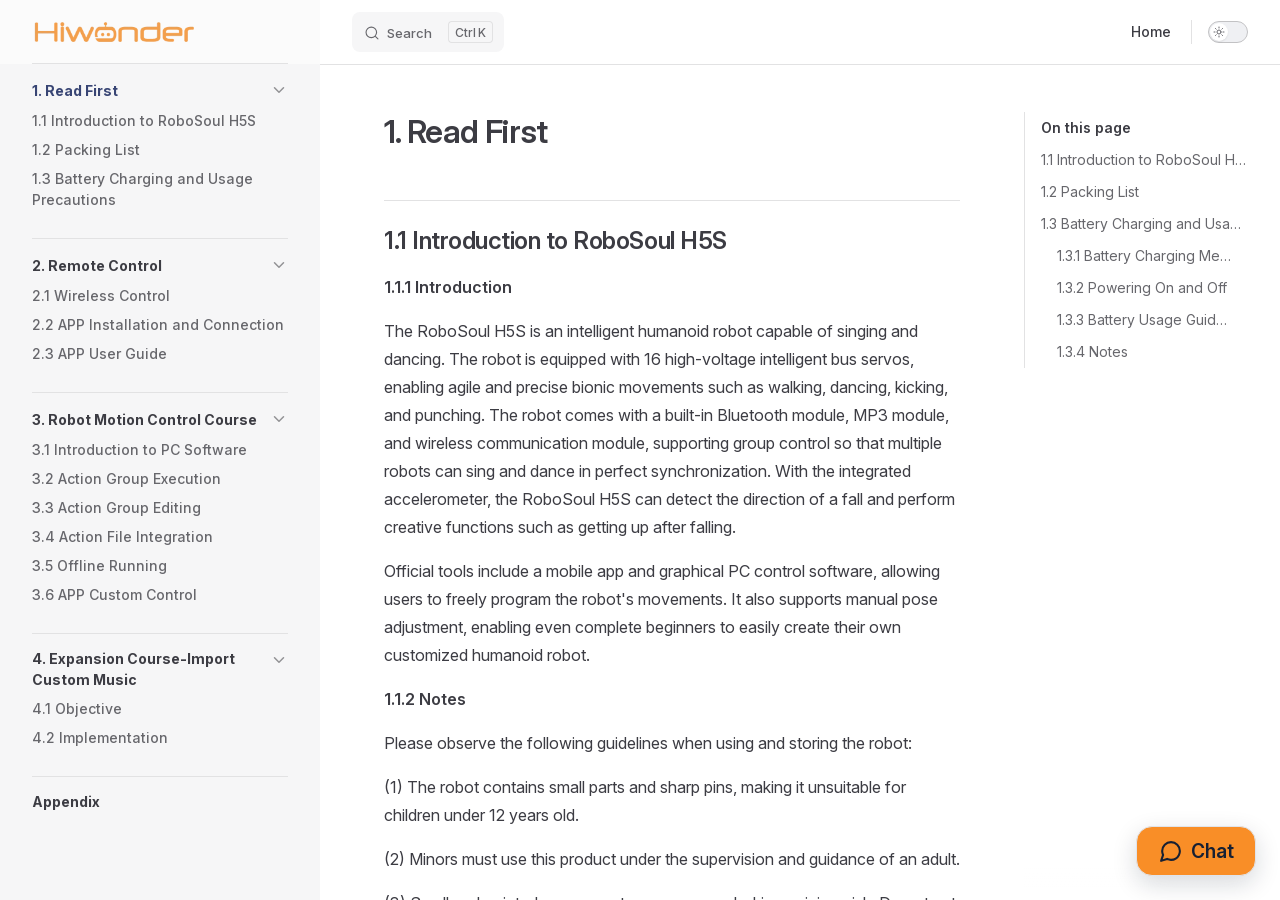
==== commit e4583dd1: "内容修改" ====
--- a/projects/H5S/en/latest/index.html
+++ b/projects/H5S/en/latest/index.html
@@ -4,23 +4,23 @@
     <meta charset="utf-8">
     <meta name="viewport" content="width=device-width,initial-scale=1">
     <title>H5S Documentation</title>
-    <meta name="description" content="H5S robot documentation">
+    <meta name="description" content="H5S documentation">
     <meta name="generator" content="VitePress v1.6.4">
-    <link rel="preload stylesheet" href="/projects/H5S/en/latest/assets/style.DF69_puw.css" as="style">
+    <link rel="preload stylesheet" href="/projects/H5S/en/latest/assets/style.CsJDSDyn.css" as="style">
     <link rel="preload stylesheet" href="/projects/H5S/en/latest/vp-icons.css" as="style">
     
-    <script type="module" src="/projects/H5S/en/latest/assets/app.BVgWlp7F.js"></script>
+    <script type="module" src="/projects/H5S/en/latest/assets/app.DDcFPjWk.js"></script>
     <link rel="preload" href="/projects/H5S/en/latest/assets/inter-roman-latin.Di8DUHzh.woff2" as="font" type="font/woff2" crossorigin="">
-    <link rel="modulepreload" href="/projects/H5S/en/latest/assets/chunks/theme.CabQcpU0.js">
-    <link rel="modulepreload" href="/projects/H5S/en/latest/assets/chunks/framework.DFpBYmPe.js">
-    <link rel="modulepreload" href="/projects/H5S/en/latest/assets/index.md.Di0GlBcf.lean.js">
+    <link rel="modulepreload" href="/projects/H5S/en/latest/assets/chunks/theme.CDZF_3-i.js">
+    <link rel="modulepreload" href="/projects/H5S/en/latest/assets/chunks/framework.PDII-gUq.js">
+    <link rel="modulepreload" href="/projects/H5S/en/latest/assets/index.md.BKhNpPic.lean.js">
     <link rel="icon" href="/projects/H5S/en/latest/favicon.ico">
     <script id="check-dark-mode">(()=>{const e=localStorage.getItem("vitepress-theme-appearance")||"auto",a=window.matchMedia("(prefers-color-scheme: dark)").matches;(!e||e==="auto"?a:e==="dark")&&document.documentElement.classList.add("dark")})();</script>
     <script id="check-mac-os">document.documentElement.classList.toggle("mac",/Mac|iPhone|iPod|iPad/i.test(navigator.platform));</script>
   </head>
   <body>
-    <div id="app"><!--[--><div class="page-redirect" style="text-align:center;padding:100px 20px;"><p>Redirecting to content page...</p><p><a href="/projects/H5S/en/latest/docs/1.Read_First.html" target="_self">If you are not redirected automatically, click here</a></p></div><!--[--><!----><!--]--><!----><!--]--></div>
-    <script>window.__VP_HASH_MAP__=JSON.parse("{\"docs_1.read_first.md\":\"DE1RBgTy\",\"docs_2.remote_control.md\":\"BEc32e4s\",\"docs_3.robot_motion_control_course.md\":\"B0HV0qm8\",\"docs_4.expansion_course_import_custom_music.md\":\"DdWfsAPT\",\"docs_appendix.md\":\"DxSbHWr6\",\"docs_index.md\":\"C5CbmlBN\",\"index.md\":\"Di0GlBcf\"}");window.__VP_SITE_DATA__=JSON.parse("{\"lang\":\"en-US\",\"dir\":\"ltr\",\"title\":\"H5S Documentation\",\"description\":\"H5S robot documentation\",\"base\":\"/projects/H5S/en/latest/\",\"head\":[],\"router\":{\"prefetchLinks\":true},\"appearance\":true,\"themeConfig\":{\"siteTitle\":false,\"logo\":\"/e-logo.png\",\"outline\":[2,3],\"search\":{\"provider\":\"local\",\"options\":{\"translations\":{\"button\":{\"buttonText\":\"Search\",\"buttonAriaLabel\":\"Search\"},\"modal\":{\"searchBox\":{\"resetButtonTitle\":\"Clear search query\",\"resetButtonAriaLabel\":\"Clear search query\",\"cancelButtonText\":\"Cancel\",\"cancelButtonAriaLabel\":\"Cancel\"},\"startScreen\":{\"recentSearchTitle\":\"Recent Searches\",\"noRecentSearchText\":\"No recent searches\",\"suggestedQueryTitle\":\"Suggested Queries\"},\"noResultsScreen\":{\"noResultsText\":\"No results found for\",\"suggestedQueryText\":\"You can try searching for\",\"reportMissingResultsText\":\"Have any queries?\",\"reportMissingResultsLinkText\":\"Report here\"},\"footer\":{\"selectText\":\"to select\",\"navigateText\":\"to navigate\",\"closeText\":\"to close\"}}}}},\"nav\":[{\"text\":\"Home\",\"link\":\"https://www.hiwonder.net/\",\"target\":\"_self\"}],\"sidebar\":[{\"text\":\"1. Read First\",\"link\":\"/docs/1.Read_First.html\",\"collapsed\":false,\"items\":[{\"text\":\"1.1 Introduction to RoboSoul H5S\",\"link\":\"/docs/1.Read_First.html#_1-1-introduction-to-robosoul-h5s\"},{\"text\":\"1.2 Packing List\",\"link\":\"/docs/1.Read_First.html#_1-2-packing-list\"},{\"text\":\"1.3 Battery Charging and Usage Precautions\",\"link\":\"/docs/1.Read_First.html#_1-3-battery-charging-and-usage-precautions\"}]},{\"text\":\"2. Remote Control\",\"link\":\"/docs/2.Remote_Control.html\",\"collapsed\":false,\"items\":[{\"text\":\"2.1 Wireless Control\",\"link\":\"/docs/2.Remote_Control.html#_2-1-wireless-control\"},{\"text\":\"2.2 APP Installation and Connection\",\"link\":\"/docs/2.Remote_Control.html#_2-2-app-installation-and-connection\"},{\"text\":\"2.3 APP User Guide\",\"link\":\"/docs/2.Remote_Control.html#_2-3-app-user-guide\"}]},{\"text\":\"3. Robot Motion Control Course\",\"link\":\"/docs/3.Robot_Motion_Control_Course.html\",\"collapsed\":false,\"items\":[{\"text\":\"3.1 Introduction to PC Software\",\"link\":\"/docs/3.Robot_Motion_Control_Course.html#_3-1-introduction-to-pc-software\"},{\"text\":\"3.2 Action Group Execution\",\"link\":\"/docs/3.Robot_Motion_Control_Course.html#_3-2-action-group-execution\"},{\"text\":\"3.3 Action Group Editing\",\"link\":\"/docs/3.Robot_Motion_Control_Course.html#_3-3-action-group-editing\"},{\"text\":\"3.4 Action File Integration\",\"link\":\"/docs/3.Robot_Motion_Control_Course.html#_3-4-action-file-integration\"},{\"text\":\"3.5 Offline Running\",\"link\":\"/docs/3.Robot_Motion_Control_Course.html#_3-5-offline-running\"},{\"text\":\"3.6 APP Custom Control\",\"link\":\"/docs/3.Robot_Motion_Control_Course.html#_3-6-app-custom-control\"}]},{\"text\":\"4. Expansion Course-Import Custom Music\",\"link\":\"/docs/4.Expansion_Course_Import_Custom_Music.html\",\"collapsed\":false,\"items\":[{\"text\":\"4.1 Objective\",\"link\":\"/docs/4.Expansion_Course_Import_Custom_Music.html#_4-1-objective\"},{\"text\":\"4.2 Implementation\",\"link\":\"/docs/4.Expansion_Course_Import_Custom_Music.html#_4-2-implementation\"}]},{\"text\":\"Appendix\",\"link\":\"/docs/Appendix.html\",\"collapsed\":false,\"items\":[]}]},\"locales\":{},\"scrollOffset\":134,\"cleanUrls\":false}");</script>
+    <div id="app"><!--[--><div class="page-redirect" style="text-align:center;padding:100px 20px;"><p>Redirecting to content page...</p><p><a href="/projects/H5S/en/latest/docs/1.Read_First.html" target="_self">If you are not redirected automatically, click here</a></p></div><!--[--><!----><!--]--><!----><div class="feedback-widget"><!----><button class="feedback-widget__trigger" type="button" aria-expanded="false" aria-label="Open feedback form"><span class="feedback-widget__icon" aria-hidden="true"><svg viewBox="0 0 24 24" focusable="false"><path d="M21 11.5a8.4 8.4 0 0 1-.9 3.8 8.5 8.5 0 0 1-7.6 4.7 8.4 8.4 0 0 1-3.8-.9L3 21l1.9-5.7A8.4 8.4 0 0 1 4 11.5 8.5 8.5 0 0 1 12.5 3 8.5 8.5 0 0 1 21 11.5Z"></path></svg></span><span>Chat</span></button></div><!--]--></div>
+    <script>window.__VP_HASH_MAP__=JSON.parse("{\"docs_1.read_first.md\":\"BhapIrn_\",\"docs_2.remote_control.md\":\"G70BI9ts\",\"docs_3.robot_motion_control_course.md\":\"D5ERM5Jz\",\"docs_4.expansion_course_import_custom_music.md\":\"CbFNC8mp\",\"docs_appendix.md\":\"DxtmlyPk\",\"docs_index.md\":\"CQ7R08-c\",\"index.md\":\"BKhNpPic\"}");window.__VP_SITE_DATA__=JSON.parse("{\"lang\":\"en-US\",\"dir\":\"ltr\",\"title\":\"H5S Documentation\",\"description\":\"H5S documentation\",\"base\":\"/projects/H5S/en/latest/\",\"head\":[],\"router\":{\"prefetchLinks\":true},\"appearance\":true,\"themeConfig\":{\"siteTitle\":false,\"logo\":\"/e-logo.webp\",\"outline\":[2,3],\"search\":{\"provider\":\"local\",\"options\":{\"translations\":{\"button\":{\"buttonText\":\"Search\",\"buttonAriaLabel\":\"Search\"},\"modal\":{\"searchBox\":{\"resetButtonTitle\":\"Clear search query\",\"resetButtonAriaLabel\":\"Clear search query\",\"cancelButtonText\":\"Cancel\",\"cancelButtonAriaLabel\":\"Cancel\"},\"startScreen\":{\"recentSearchTitle\":\"Recent Searches\",\"noRecentSearchText\":\"No recent searches\",\"suggestedQueryTitle\":\"Suggested Queries\"},\"noResultsScreen\":{\"noResultsText\":\"No results found for\",\"suggestedQueryText\":\"You can try searching for\",\"reportMissingResultsText\":\"Have any queries?\",\"reportMissingResultsLinkText\":\"Report here\"},\"footer\":{\"selectText\":\"to select\",\"navigateText\":\"to navigate\",\"closeText\":\"to close\"}}}}},\"nav\":[{\"text\":\"Home\",\"link\":\"https://www.hiwonder.net/\",\"target\":\"_self\"}],\"sidebar\":[{\"text\":\"1. Read First\",\"link\":\"/docs/1.Read_First.html\",\"collapsed\":false,\"items\":[{\"text\":\"1.1 Introduction to RoboSoul H5S\",\"link\":\"/docs/1.Read_First.html#_1-1-introduction-to-robosoul-h5s\"},{\"text\":\"1.2 Packing List\",\"link\":\"/docs/1.Read_First.html#_1-2-packing-list\"},{\"text\":\"1.3 Battery Charging and Usage Precautions\",\"link\":\"/docs/1.Read_First.html#_1-3-battery-charging-and-usage-precautions\"}]},{\"text\":\"2. Remote Control\",\"link\":\"/docs/2.Remote_Control.html\",\"collapsed\":false,\"items\":[{\"text\":\"2.1 Wireless Control\",\"link\":\"/docs/2.Remote_Control.html#_2-1-wireless-control\"},{\"text\":\"2.2 APP Installation and Connection\",\"link\":\"/docs/2.Remote_Control.html#_2-2-app-installation-and-connection\"},{\"text\":\"2.3 APP User Guide\",\"link\":\"/docs/2.Remote_Control.html#_2-3-app-user-guide\"}]},{\"text\":\"3. Robot Motion Control Course\",\"link\":\"/docs/3.Robot_Motion_Control_Course.html\",\"collapsed\":false,\"items\":[{\"text\":\"3.1 Introduction to PC Software\",\"link\":\"/docs/3.Robot_Motion_Control_Course.html#_3-1-introduction-to-pc-software\"},{\"text\":\"3.2 Action Group Execution\",\"link\":\"/docs/3.Robot_Motion_Control_Course.html#_3-2-action-group-execution\"},{\"text\":\"3.3 Action Group Editing\",\"link\":\"/docs/3.Robot_Motion_Control_Course.html#_3-3-action-group-editing\"},{\"text\":\"3.4 Action File Integration\",\"link\":\"/docs/3.Robot_Motion_Control_Course.html#_3-4-action-file-integration\"},{\"text\":\"3.5 Offline Running\",\"link\":\"/docs/3.Robot_Motion_Control_Course.html#_3-5-offline-running\"},{\"text\":\"3.6 APP Custom Control\",\"link\":\"/docs/3.Robot_Motion_Control_Course.html#_3-6-app-custom-control\"}]},{\"text\":\"4. Expansion Course-Import Custom Music\",\"link\":\"/docs/4.Expansion_Course_Import_Custom_Music.html\",\"collapsed\":false,\"items\":[{\"text\":\"4.1 Objective\",\"link\":\"/docs/4.Expansion_Course_Import_Custom_Music.html#_4-1-objective\"},{\"text\":\"4.2 Implementation\",\"link\":\"/docs/4.Expansion_Course_Import_Custom_Music.html#_4-2-implementation\"}]},{\"text\":\"Appendix\",\"link\":\"/docs/Appendix.html\",\"collapsed\":false,\"items\":[]}]},\"locales\":{},\"scrollOffset\":134,\"cleanUrls\":false}");</script>
     
   </body>
 </html>
--- a/projects/H5S/en/latest/assets/style.CsJDSDyn.css
+++ b/projects/H5S/en/latest/assets/style.CsJDSDyn.css
@@ -0,0 +1 @@
+@font-face{font-family:Inter;font-style:normal;font-weight:100 900;font-display:swap;src:url(/projects/H5S/en/latest/assets/inter-roman-cyrillic-ext.BBPuwvHQ.woff2) format("woff2");unicode-range:U+0460-052F,U+1C80-1C88,U+20B4,U+2DE0-2DFF,U+A640-A69F,U+FE2E-FE2F}@font-face{font-family:Inter;font-style:normal;font-weight:100 900;font-display:swap;src:url(/projects/H5S/en/latest/assets/inter-roman-cyrillic.C5lxZ8CY.woff2) format("woff2");unicode-range:U+0301,U+0400-045F,U+0490-0491,U+04B0-04B1,U+2116}@font-face{font-family:Inter;font-style:normal;font-weight:100 900;font-display:swap;src:url(/projects/H5S/en/latest/assets/inter-roman-greek-ext.CqjqNYQ-.woff2) format("woff2");unicode-range:U+1F00-1FFF}@font-face{font-family:Inter;font-style:normal;font-weight:100 900;font-display:swap;src:url(/projects/H5S/en/latest/assets/inter-roman-greek.BBVDIX6e.woff2) format("woff2");unicode-range:U+0370-0377,U+037A-037F,U+0384-038A,U+038C,U+038E-03A1,U+03A3-03FF}@font-face{font-family:Inter;font-style:normal;font-weight:100 900;font-display:swap;src:url(/projects/H5S/en/latest/assets/inter-roman-vietnamese.BjW4sHH5.woff2) format("woff2");unicode-range:U+0102-0103,U+0110-0111,U+0128-0129,U+0168-0169,U+01A0-01A1,U+01AF-01B0,U+0300-0301,U+0303-0304,U+0308-0309,U+0323,U+0329,U+1EA0-1EF9,U+20AB}@font-face{font-family:Inter;font-style:normal;font-weight:100 900;font-display:swap;src:url(/projects/H5S/en/latest/assets/inter-roman-latin-ext.4ZJIpNVo.woff2) format("woff2");unicode-range:U+0100-02AF,U+0304,U+0308,U+0329,U+1E00-1E9F,U+1EF2-1EFF,U+2020,U+20A0-20AB,U+20AD-20C0,U+2113,U+2C60-2C7F,U+A720-A7FF}@font-face{font-family:Inter;font-style:normal;font-weight:100 900;font-display:swap;src:url(/projects/H5S/en/latest/assets/inter-roman-latin.Di8DUHzh.woff2) format("woff2");unicode-range:U+0000-00FF,U+0131,U+0152-0153,U+02BB-02BC,U+02C6,U+02DA,U+02DC,U+0304,U+0308,U+0329,U+2000-206F,U+2074,U+20AC,U+2122,U+2191,U+2193,U+2212,U+2215,U+FEFF,U+FFFD}@font-face{font-family:Inter;font-style:italic;font-weight:100 900;font-display:swap;src:url(/projects/H5S/en/latest/assets/inter-italic-cyrillic-ext.r48I6akx.woff2) format("woff2");unicode-range:U+0460-052F,U+1C80-1C88,U+20B4,U+2DE0-2DFF,U+A640-A69F,U+FE2E-FE2F}@font-face{font-family:Inter;font-style:italic;font-weight:100 900;font-display:swap;src:url(/projects/H5S/en/latest/assets/inter-italic-cyrillic.By2_1cv3.woff2) format("woff2");unicode-range:U+0301,U+0400-045F,U+0490-0491,U+04B0-04B1,U+2116}@font-face{font-family:Inter;font-style:italic;font-weight:100 900;font-display:swap;src:url(/projects/H5S/en/latest/assets/inter-italic-greek-ext.1u6EdAuj.woff2) format("woff2");unicode-range:U+1F00-1FFF}@font-face{font-family:Inter;font-style:italic;font-weight:100 900;font-display:swap;src:url(/projects/H5S/en/latest/assets/inter-italic-greek.DJ8dCoTZ.woff2) format("woff2");unicode-range:U+0370-0377,U+037A-037F,U+0384-038A,U+038C,U+038E-03A1,U+03A3-03FF}@font-face{font-family:Inter;font-style:italic;font-weight:100 900;font-display:swap;src:url(/projects/H5S/en/latest/assets/inter-italic-vietnamese.BSbpV94h.woff2) format("woff2");unicode-range:U+0102-0103,U+0110-0111,U+0128-0129,U+0168-0169,U+01A0-01A1,U+01AF-01B0,U+0300-0301,U+0303-0304,U+0308-0309,U+0323,U+0329,U+1EA0-1EF9,U+20AB}@font-face{font-family:Inter;font-style:italic;font-weight:100 900;font-display:swap;src:url(/projects/H5S/en/latest/assets/inter-italic-latin-ext.CN1xVJS-.woff2) format("woff2");unicode-range:U+0100-02AF,U+0304,U+0308,U+0329,U+1E00-1E9F,U+1EF2-1EFF,U+2020,U+20A0-20AB,U+20AD-20C0,U+2113,U+2C60-2C7F,U+A720-A7FF}@font-face{font-family:Inter;font-style:italic;font-weight:100 900;font-display:swap;src:url(/projects/H5S/en/latest/assets/inter-italic-latin.C2AdPX0b.woff2) format("woff2");unicode-range:U+0000-00FF,U+0131,U+0152-0153,U+02BB-02BC,U+02C6,U+02DA,U+02DC,U+0304,U+0308,U+0329,U+2000-206F,U+2074,U+20AC,U+2122,U+2191,U+2193,U+2212,U+2215,U+FEFF,U+FFFD}@font-face{font-family:Punctuation SC;font-weight:400;src:local("PingFang SC Regular"),local("Noto Sans CJK SC"),local("Microsoft YaHei");unicode-range:U+201C,U+201D,U+2018,U+2019,U+2E3A,U+2014,U+2013,U+2026,U+00B7,U+007E,U+002F}@font-face{font-family:Punctuation SC;font-weight:500;src:local("PingFang SC Medium"),local("Noto Sans CJK SC"),local("Microsoft YaHei");unicode-range:U+201C,U+201D,U+2018,U+2019,U+2E3A,U+2014,U+2013,U+2026,U+00B7,U+007E,U+002F}@font-face{font-family:Punctuation SC;font-weight:600;src:local("PingFang SC Semibold"),local("Noto Sans CJK SC Bold"),local("Microsoft YaHei Bold");unicode-range:U+201C,U+201D,U+2018,U+2019,U+2E3A,U+2014,U+2013,U+2026,U+00B7,U+007E,U+002F}@font-face{font-family:Punctuation SC;font-weight:700;src:local("PingFang SC Semibold"),local("Noto Sans CJK SC Bold"),local("Microsoft YaHei Bold");unicode-range:U+201C,U+201D,U+2018,U+2019,U+2E3A,U+2014,U+2013,U+2026,U+00B7,U+007E,U+002F}:root{--vp-c-white: #ffffff;--vp-c-black: #000000;--vp-c-neutral: var(--vp-c-black);--vp-c-neutral-inverse: var(--vp-c-white)}.dark{--vp-c-neutral: var(--vp-c-white);--vp-c-neutral-inverse: var(--vp-c-black)}:root{--vp-c-gray-1: #dddde3;--vp-c-gray-2: #e4e4e9;--vp-c-gray-3: #ebebef;--vp-c-gray-soft: rgba(142, 150, 170, .14);--vp-c-indigo-1: #3451b2;--vp-c-indigo-2: #3a5ccc;--vp-c-indigo-3: #5672cd;--vp-c-indigo-soft: rgba(100, 108, 255, .14);--vp-c-purple-1: #6f42c1;--vp-c-purple-2: #7e4cc9;--vp-c-purple-3: #8e5cd9;--vp-c-purple-soft: rgba(159, 122, 234, .14);--vp-c-green-1: #18794e;--vp-c-green-2: #299764;--vp-c-green-3: #30a46c;--vp-c-green-soft: rgba(16, 185, 129, .14);--vp-c-yellow-1: #915930;--vp-c-yellow-2: #946300;--vp-c-yellow-3: #9f6a00;--vp-c-yellow-soft: rgba(234, 179, 8, .14);--vp-c-red-1: #b8272c;--vp-c-red-2: #d5393e;--vp-c-red-3: #e0575b;--vp-c-red-soft: rgba(244, 63, 94, .14);--vp-c-sponsor: #db2777}.dark{--vp-c-gray-1: #515c67;--vp-c-gray-2: #414853;--vp-c-gray-3: #32363f;--vp-c-gray-soft: rgba(101, 117, 133, .16);--vp-c-indigo-1: #a8b1ff;--vp-c-indigo-2: #5c73e7;--vp-c-indigo-3: #3e63dd;--vp-c-indigo-soft: rgba(100, 108, 255, .16);--vp-c-purple-1: #c8abfa;--vp-c-purple-2: #a879e6;--vp-c-purple-3: #8e5cd9;--vp-c-purple-soft: rgba(159, 122, 234, .16);--vp-c-green-1: #3dd68c;--vp-c-green-2: #30a46c;--vp-c-green-3: #298459;--vp-c-green-soft: rgba(16, 185, 129, .16);--vp-c-yellow-1: #f9b44e;--vp-c-yellow-2: #da8b17;--vp-c-yellow-3: #a46a0a;--vp-c-yellow-soft: rgba(234, 179, 8, .16);--vp-c-red-1: #f66f81;--vp-c-red-2: #f14158;--vp-c-red-3: #b62a3c;--vp-c-red-soft: rgba(244, 63, 94, .16)}:root{--vp-c-bg: #ffffff;--vp-c-bg-alt: #f6f6f7;--vp-c-bg-elv: #ffffff;--vp-c-bg-soft: #f6f6f7}.dark{--vp-c-bg: #1b1b1f;--vp-c-bg-alt: #161618;--vp-c-bg-elv: #202127;--vp-c-bg-soft: #202127}:root{--vp-c-border: #c2c2c4;--vp-c-divider: #e2e2e3;--vp-c-gutter: #e2e2e3}.dark{--vp-c-border: #3c3f44;--vp-c-divider: #2e2e32;--vp-c-gutter: #000000}:root{--vp-c-text-1: #3c3c43;--vp-c-text-2: #67676c;--vp-c-text-3: #929295}.dark{--vp-c-text-1: #dfdfd6;--vp-c-text-2: #98989f;--vp-c-text-3: #6a6a71}:root{--vp-c-default-1: var(--vp-c-gray-1);--vp-c-default-2: var(--vp-c-gray-2);--vp-c-default-3: var(--vp-c-gray-3);--vp-c-default-soft: var(--vp-c-gray-soft);--vp-c-brand-1: var(--vp-c-indigo-1);--vp-c-brand-2: var(--vp-c-indigo-2);--vp-c-brand-3: var(--vp-c-indigo-3);--vp-c-brand-soft: var(--vp-c-indigo-soft);--vp-c-brand: var(--vp-c-brand-1);--vp-c-tip-1: var(--vp-c-brand-1);--vp-c-tip-2: var(--vp-c-brand-2);--vp-c-tip-3: var(--vp-c-brand-3);--vp-c-tip-soft: var(--vp-c-brand-soft);--vp-c-note-1: var(--vp-c-brand-1);--vp-c-note-2: var(--vp-c-brand-2);--vp-c-note-3: var(--vp-c-brand-3);--vp-c-note-soft: var(--vp-c-brand-soft);--vp-c-success-1: var(--vp-c-green-1);--vp-c-success-2: var(--vp-c-green-2);--vp-c-success-3: var(--vp-c-green-3);--vp-c-success-soft: var(--vp-c-green-soft);--vp-c-important-1: var(--vp-c-purple-1);--vp-c-important-2: var(--vp-c-purple-2);--vp-c-important-3: var(--vp-c-purple-3);--vp-c-important-soft: var(--vp-c-purple-soft);--vp-c-warning-1: var(--vp-c-yellow-1);--vp-c-warning-2: var(--vp-c-yellow-2);--vp-c-warning-3: var(--vp-c-yellow-3);--vp-c-warning-soft: var(--vp-c-yellow-soft);--vp-c-danger-1: var(--vp-c-red-1);--vp-c-danger-2: var(--vp-c-red-2);--vp-c-danger-3: var(--vp-c-red-3);--vp-c-danger-soft: var(--vp-c-red-soft);--vp-c-caution-1: var(--vp-c-red-1);--vp-c-caution-2: var(--vp-c-red-2);--vp-c-caution-3: var(--vp-c-red-3);--vp-c-caution-soft: var(--vp-c-red-soft)}:root{--vp-font-family-base: "Inter", ui-sans-serif, system-ui, sans-serif, "Apple Color Emoji", "Segoe UI Emoji", "Segoe UI Symbol", "Noto Color Emoji";--vp-font-family-mono: ui-monospace, "Menlo", "Monaco", "Consolas", "Liberation Mono", "Courier New", monospace;font-optical-sizing:auto}:root:where(:lang(zh)){--vp-font-family-base: "Punctuation SC", "Inter", ui-sans-serif, system-ui, sans-serif, "Apple Color Emoji", "Segoe UI Emoji", "Segoe UI Symbol", "Noto Color Emoji"}:root{--vp-shadow-1: 0 1px 2px rgba(0, 0, 0, .04), 0 1px 2px rgba(0, 0, 0, .06);--vp-shadow-2: 0 3px 12px rgba(0, 0, 0, .07), 0 1px 4px rgba(0, 0, 0, .07);--vp-shadow-3: 0 12px 32px rgba(0, 0, 0, .1), 0 2px 6px rgba(0, 0, 0, .08);--vp-shadow-4: 0 14px 44px rgba(0, 0, 0, .12), 0 3px 9px rgba(0, 0, 0, .12);--vp-shadow-5: 0 18px 56px rgba(0, 0, 0, .16), 0 4px 12px rgba(0, 0, 0, .16)}:root{--vp-z-index-footer: 10;--vp-z-index-local-nav: 20;--vp-z-index-nav: 30;--vp-z-index-layout-top: 40;--vp-z-index-backdrop: 50;--vp-z-index-sidebar: 60}@media (min-width: 960px){:root{--vp-z-index-sidebar: 25}}:root{--vp-layout-max-width: 1440px}:root{--vp-header-anchor-symbol: "#"}:root{--vp-code-line-height: 1.7;--vp-code-font-size: .875em;--vp-code-color: var(--vp-c-brand-1);--vp-code-link-color: var(--vp-c-brand-1);--vp-code-link-hover-color: var(--vp-c-brand-2);--vp-code-bg: var(--vp-c-default-soft);--vp-code-block-color: var(--vp-c-text-2);--vp-code-block-bg: var(--vp-c-bg-alt);--vp-code-block-divider-color: var(--vp-c-gutter);--vp-code-lang-color: var(--vp-c-text-3);--vp-code-line-highlight-color: var(--vp-c-default-soft);--vp-code-line-number-color: var(--vp-c-text-3);--vp-code-line-diff-add-color: var(--vp-c-success-soft);--vp-code-line-diff-add-symbol-color: var(--vp-c-success-1);--vp-code-line-diff-remove-color: var(--vp-c-danger-soft);--vp-code-line-diff-remove-symbol-color: var(--vp-c-danger-1);--vp-code-line-warning-color: var(--vp-c-warning-soft);--vp-code-line-error-color: var(--vp-c-danger-soft);--vp-code-copy-code-border-color: var(--vp-c-divider);--vp-code-copy-code-bg: var(--vp-c-bg-soft);--vp-code-copy-code-hover-border-color: var(--vp-c-divider);--vp-code-copy-code-hover-bg: var(--vp-c-bg);--vp-code-copy-code-active-text: var(--vp-c-text-2);--vp-code-copy-copied-text-content: "Copied";--vp-code-tab-divider: var(--vp-code-block-divider-color);--vp-code-tab-text-color: var(--vp-c-text-2);--vp-code-tab-bg: var(--vp-code-block-bg);--vp-code-tab-hover-text-color: var(--vp-c-text-1);--vp-code-tab-active-text-color: var(--vp-c-text-1);--vp-code-tab-active-bar-color: var(--vp-c-brand-1)}:lang(es),:lang(pt){--vp-code-copy-copied-text-content: "Copiado"}:lang(fa){--vp-code-copy-copied-text-content: "کپی شد"}:lang(ko){--vp-code-copy-copied-text-content: "복사됨"}:lang(ru){--vp-code-copy-copied-text-content: "Скопировано"}:lang(zh){--vp-code-copy-copied-text-content: "已复制"}:root{--vp-button-brand-border: transparent;--vp-button-brand-text: var(--vp-c-white);--vp-button-brand-bg: var(--vp-c-brand-3);--vp-button-brand-hover-border: transparent;--vp-button-brand-hover-text: var(--vp-c-white);--vp-button-brand-hover-bg: var(--vp-c-brand-2);--vp-button-brand-active-border: transparent;--vp-button-brand-active-text: var(--vp-c-white);--vp-button-brand-active-bg: var(--vp-c-brand-1);--vp-button-alt-border: transparent;--vp-button-alt-text: var(--vp-c-text-1);--vp-button-alt-bg: var(--vp-c-default-3);--vp-button-alt-hover-border: transparent;--vp-button-alt-hover-text: var(--vp-c-text-1);--vp-button-alt-hover-bg: var(--vp-c-default-2);--vp-button-alt-active-border: transparent;--vp-button-alt-active-text: var(--vp-c-text-1);--vp-button-alt-active-bg: var(--vp-c-default-1);--vp-button-sponsor-border: var(--vp-c-text-2);--vp-button-sponsor-text: var(--vp-c-text-2);--vp-button-sponsor-bg: transparent;--vp-button-sponsor-hover-border: var(--vp-c-sponsor);--vp-button-sponsor-hover-text: var(--vp-c-sponsor);--vp-button-sponsor-hover-bg: transparent;--vp-button-sponsor-active-border: var(--vp-c-sponsor);--vp-button-sponsor-active-text: var(--vp-c-sponsor);--vp-button-sponsor-active-bg: transparent}:root{--vp-custom-block-font-size: 14px;--vp-custom-block-code-font-size: 13px;--vp-custom-block-info-border: transparent;--vp-custom-block-info-text: var(--vp-c-text-1);--vp-custom-block-info-bg: var(--vp-c-default-soft);--vp-custom-block-info-code-bg: var(--vp-c-default-soft);--vp-custom-block-note-border: transparent;--vp-custom-block-note-text: var(--vp-c-text-1);--vp-custom-block-note-bg: var(--vp-c-default-soft);--vp-custom-block-note-code-bg: var(--vp-c-default-soft);--vp-custom-block-tip-border: transparent;--vp-custom-block-tip-text: var(--vp-c-text-1);--vp-custom-block-tip-bg: var(--vp-c-tip-soft);--vp-custom-block-tip-code-bg: var(--vp-c-tip-soft);--vp-custom-block-important-border: transparent;--vp-custom-block-important-text: var(--vp-c-text-1);--vp-custom-block-important-bg: var(--vp-c-important-soft);--vp-custom-block-important-code-bg: var(--vp-c-important-soft);--vp-custom-block-warning-border: transparent;--vp-custom-block-warning-text: var(--vp-c-text-1);--vp-custom-block-warning-bg: var(--vp-c-warning-soft);--vp-custom-block-warning-code-bg: var(--vp-c-warning-soft);--vp-custom-block-danger-border: transparent;--vp-custom-block-danger-text: var(--vp-c-text-1);--vp-custom-block-danger-bg: var(--vp-c-danger-soft);--vp-custom-block-danger-code-bg: var(--vp-c-danger-soft);--vp-custom-block-caution-border: transparent;--vp-custom-block-caution-text: var(--vp-c-text-1);--vp-custom-block-caution-bg: var(--vp-c-caution-soft);--vp-custom-block-caution-code-bg: var(--vp-c-caution-soft);--vp-custom-block-details-border: var(--vp-custom-block-info-border);--vp-custom-block-details-text: var(--vp-custom-block-info-text);--vp-custom-block-details-bg: var(--vp-custom-block-info-bg);--vp-custom-block-details-code-bg: var(--vp-custom-block-info-code-bg)}:root{--vp-input-border-color: var(--vp-c-border);--vp-input-bg-color: var(--vp-c-bg-alt);--vp-input-switch-bg-color: var(--vp-c-default-soft)}:root{--vp-nav-height: 64px;--vp-nav-bg-color: var(--vp-c-bg);--vp-nav-screen-bg-color: var(--vp-c-bg);--vp-nav-logo-height: 24px}.hide-nav{--vp-nav-height: 0px}.hide-nav .VPSidebar{--vp-nav-height: 22px}:root{--vp-local-nav-bg-color: var(--vp-c-bg)}:root{--vp-sidebar-width: 272px;--vp-sidebar-bg-color: var(--vp-c-bg-alt)}:root{--vp-backdrop-bg-color: rgba(0, 0, 0, .6)}:root{--vp-home-hero-name-color: var(--vp-c-brand-1);--vp-home-hero-name-background: transparent;--vp-home-hero-image-background-image: none;--vp-home-hero-image-filter: none}:root{--vp-badge-info-border: transparent;--vp-badge-info-text: var(--vp-c-text-2);--vp-badge-info-bg: var(--vp-c-default-soft);--vp-badge-tip-border: transparent;--vp-badge-tip-text: var(--vp-c-tip-1);--vp-badge-tip-bg: var(--vp-c-tip-soft);--vp-badge-warning-border: transparent;--vp-badge-warning-text: var(--vp-c-warning-1);--vp-badge-warning-bg: var(--vp-c-warning-soft);--vp-badge-danger-border: transparent;--vp-badge-danger-text: var(--vp-c-danger-1);--vp-badge-danger-bg: var(--vp-c-danger-soft)}:root{--vp-carbon-ads-text-color: var(--vp-c-text-1);--vp-carbon-ads-poweredby-color: var(--vp-c-text-2);--vp-carbon-ads-bg-color: var(--vp-c-bg-soft);--vp-carbon-ads-hover-text-color: var(--vp-c-brand-1);--vp-carbon-ads-hover-poweredby-color: var(--vp-c-text-1)}:root{--vp-local-search-bg: var(--vp-c-bg);--vp-local-search-result-bg: var(--vp-c-bg);--vp-local-search-result-border: var(--vp-c-divider);--vp-local-search-result-selected-bg: var(--vp-c-bg);--vp-local-search-result-selected-border: var(--vp-c-brand-1);--vp-local-search-highlight-bg: var(--vp-c-brand-1);--vp-local-search-highlight-text: var(--vp-c-neutral-inverse)}@media (prefers-reduced-motion: reduce){*,:before,:after{animation-delay:-1ms!important;animation-duration:1ms!important;animation-iteration-count:1!important;background-attachment:initial!important;scroll-behavior:auto!important;transition-duration:0s!important;transition-delay:0s!important}}*,:before,:after{box-sizing:border-box}html{line-height:1.4;font-size:16px;-webkit-text-size-adjust:100%}html.dark{color-scheme:dark}body{margin:0;width:100%;min-width:320px;min-height:100vh;line-height:24px;font-family:var(--vp-font-family-base);font-size:16px;font-weight:400;color:var(--vp-c-text-1);background-color:var(--vp-c-bg);font-synthesis:style;text-rendering:optimizeLegibility;-webkit-font-smoothing:antialiased;-moz-osx-font-smoothing:grayscale}main{display:block}h1,h2,h3,h4,h5,h6{margin:0;line-height:24px;font-size:16px;font-weight:400}p{margin:0}strong,b{font-weight:600}a,area,button,[role=button],input,label,select,summary,textarea{touch-action:manipulation}a{color:inherit;text-decoration:inherit}ol,ul{list-style:none;margin:0;padding:0}blockquote{margin:0}pre,code,kbd,samp{font-family:var(--vp-font-family-mono)}img,svg,video,canvas,audio,iframe,embed,object{display:block}figure{margin:0}img,video{max-width:100%;height:auto}button,input,optgroup,select,textarea{border:0;padding:0;line-height:inherit;color:inherit}button{padding:0;font-family:inherit;background-color:transparent;background-image:none}button:enabled,[role=button]:enabled{cursor:pointer}button:focus,button:focus-visible{outline:1px dotted;outline:4px auto -webkit-focus-ring-color}button:focus:not(:focus-visible){outline:none!important}input:focus,textarea:focus,select:focus{outline:none}table{border-collapse:collapse}input{background-color:transparent}input:-ms-input-placeholder,textarea:-ms-input-placeholder{color:var(--vp-c-text-3)}input::-ms-input-placeholder,textarea::-ms-input-placeholder{color:var(--vp-c-text-3)}input::placeholder,textarea::placeholder{color:var(--vp-c-text-3)}input::-webkit-outer-spin-button,input::-webkit-inner-spin-button{-webkit-appearance:none;margin:0}input[type=number]{-moz-appearance:textfield}textarea{resize:vertical}select{-webkit-appearance:none}fieldset{margin:0;padding:0}h1,h2,h3,h4,h5,h6,li,p{overflow-wrap:break-word}vite-error-overlay{z-index:9999}mjx-container{overflow-x:auto}mjx-container>svg{display:inline-block;margin:auto}[class^=vpi-],[class*=" vpi-"],.vp-icon{width:1em;height:1em}[class^=vpi-].bg,[class*=" vpi-"].bg,.vp-icon.bg{background-size:100% 100%;background-color:transparent}[class^=vpi-]:not(.bg),[class*=" vpi-"]:not(.bg),.vp-icon:not(.bg){-webkit-mask:var(--icon) no-repeat;mask:var(--icon) no-repeat;-webkit-mask-size:100% 100%;mask-size:100% 100%;background-color:currentColor;color:inherit}.vpi-align-left{--icon: url("data:image/svg+xml,%3Csvg xmlns='http://www.w3.org/2000/svg' fill='none' stroke='currentColor' stroke-linecap='round' stroke-linejoin='round' stroke-width='2' viewBox='0 0 24 24'%3E%3Cpath d='M21 6H3M15 12H3M17 18H3'/%3E%3C/svg%3E")}.vpi-arrow-right,.vpi-arrow-down,.vpi-arrow-left,.vpi-arrow-up{--icon: url("data:image/svg+xml,%3Csvg xmlns='http://www.w3.org/2000/svg' fill='none' stroke='currentColor' stroke-linecap='round' stroke-linejoin='round' stroke-width='2' viewBox='0 0 24 24'%3E%3Cpath d='M5 12h14M12 5l7 7-7 7'/%3E%3C/svg%3E")}.vpi-chevron-right,.vpi-chevron-down,.vpi-chevron-left,.vpi-chevron-up{--icon: url("data:image/svg+xml,%3Csvg xmlns='http://www.w3.org/2000/svg' fill='none' stroke='currentColor' stroke-linecap='round' stroke-linejoin='round' stroke-width='2' viewBox='0 0 24 24'%3E%3Cpath d='m9 18 6-6-6-6'/%3E%3C/svg%3E")}.vpi-chevron-down,.vpi-arrow-down{transform:rotate(90deg)}.vpi-chevron-left,.vpi-arrow-left{transform:rotate(180deg)}.vpi-chevron-up,.vpi-arrow-up{transform:rotate(-90deg)}.vpi-square-pen{--icon: url("data:image/svg+xml,%3Csvg xmlns='http://www.w3.org/2000/svg' fill='none' stroke='currentColor' stroke-linecap='round' stroke-linejoin='round' stroke-width='2' viewBox='0 0 24 24'%3E%3Cpath d='M12 3H5a2 2 0 0 0-2 2v14a2 2 0 0 0 2 2h14a2 2 0 0 0 2-2v-7'/%3E%3Cpath d='M18.375 2.625a2.121 2.121 0 1 1 3 3L12 15l-4 1 1-4Z'/%3E%3C/svg%3E")}.vpi-plus{--icon: url("data:image/svg+xml,%3Csvg xmlns='http://www.w3.org/2000/svg' fill='none' stroke='currentColor' stroke-linecap='round' stroke-linejoin='round' stroke-width='2' viewBox='0 0 24 24'%3E%3Cpath d='M5 12h14M12 5v14'/%3E%3C/svg%3E")}.vpi-sun{--icon: url("data:image/svg+xml,%3Csvg xmlns='http://www.w3.org/2000/svg' fill='none' stroke='currentColor' stroke-linecap='round' stroke-linejoin='round' stroke-width='2' viewBox='0 0 24 24'%3E%3Ccircle cx='12' cy='12' r='4'/%3E%3Cpath d='M12 2v2M12 20v2M4.93 4.93l1.41 1.41M17.66 17.66l1.41 1.41M2 12h2M20 12h2M6.34 17.66l-1.41 1.41M19.07 4.93l-1.41 1.41'/%3E%3C/svg%3E")}.vpi-moon{--icon: url("data:image/svg+xml,%3Csvg xmlns='http://www.w3.org/2000/svg' fill='none' stroke='currentColor' stroke-linecap='round' stroke-linejoin='round' stroke-width='2' viewBox='0 0 24 24'%3E%3Cpath d='M12 3a6 6 0 0 0 9 9 9 9 0 1 1-9-9Z'/%3E%3C/svg%3E")}.vpi-more-horizontal{--icon: url("data:image/svg+xml,%3Csvg xmlns='http://www.w3.org/2000/svg' fill='none' stroke='currentColor' stroke-linecap='round' stroke-linejoin='round' stroke-width='2' viewBox='0 0 24 24'%3E%3Ccircle cx='12' cy='12' r='1'/%3E%3Ccircle cx='19' cy='12' r='1'/%3E%3Ccircle cx='5' cy='12' r='1'/%3E%3C/svg%3E")}.vpi-languages{--icon: url("data:image/svg+xml,%3Csvg xmlns='http://www.w3.org/2000/svg' fill='none' stroke='currentColor' stroke-linecap='round' stroke-linejoin='round' stroke-width='2' viewBox='0 0 24 24'%3E%3Cpath d='m5 8 6 6M4 14l6-6 2-3M2 5h12M7 2h1M22 22l-5-10-5 10M14 18h6'/%3E%3C/svg%3E")}.vpi-heart{--icon: url("data:image/svg+xml,%3Csvg xmlns='http://www.w3.org/2000/svg' fill='none' stroke='currentColor' stroke-linecap='round' stroke-linejoin='round' stroke-width='2' viewBox='0 0 24 24'%3E%3Cpath d='M19 14c1.49-1.46 3-3.21 3-5.5A5.5 5.5 0 0 0 16.5 3c-1.76 0-3 .5-4.5 2-1.5-1.5-2.74-2-4.5-2A5.5 5.5 0 0 0 2 8.5c0 2.3 1.5 4.05 3 5.5l7 7Z'/%3E%3C/svg%3E")}.vpi-search{--icon: url("data:image/svg+xml,%3Csvg xmlns='http://www.w3.org/2000/svg' fill='none' stroke='currentColor' stroke-linecap='round' stroke-linejoin='round' stroke-width='2' viewBox='0 0 24 24'%3E%3Ccircle cx='11' cy='11' r='8'/%3E%3Cpath d='m21 21-4.3-4.3'/%3E%3C/svg%3E")}.vpi-layout-list{--icon: url("data:image/svg+xml,%3Csvg xmlns='http://www.w3.org/2000/svg' fill='none' stroke='currentColor' stroke-linecap='round' stroke-linejoin='round' stroke-width='2' viewBox='0 0 24 24'%3E%3Crect width='7' height='7' x='3' y='3' rx='1'/%3E%3Crect width='7' height='7' x='3' y='14' rx='1'/%3E%3Cpath d='M14 4h7M14 9h7M14 15h7M14 20h7'/%3E%3C/svg%3E")}.vpi-delete{--icon: url("data:image/svg+xml,%3Csvg xmlns='http://www.w3.org/2000/svg' fill='none' stroke='currentColor' stroke-linecap='round' stroke-linejoin='round' stroke-width='2' viewBox='0 0 24 24'%3E%3Cpath d='M20 5H9l-7 7 7 7h11a2 2 0 0 0 2-2V7a2 2 0 0 0-2-2ZM18 9l-6 6M12 9l6 6'/%3E%3C/svg%3E")}.vpi-corner-down-left{--icon: url("data:image/svg+xml,%3Csvg xmlns='http://www.w3.org/2000/svg' fill='none' stroke='currentColor' stroke-linecap='round' stroke-linejoin='round' stroke-width='2' viewBox='0 0 24 24'%3E%3Cpath d='m9 10-5 5 5 5'/%3E%3Cpath d='M20 4v7a4 4 0 0 1-4 4H4'/%3E%3C/svg%3E")}:root{--vp-icon-copy: url("data:image/svg+xml,%3Csvg xmlns='http://www.w3.org/2000/svg' fill='none' stroke='rgba(128,128,128,1)' stroke-linecap='round' stroke-linejoin='round' stroke-width='2' viewBox='0 0 24 24'%3E%3Crect width='8' height='4' x='8' y='2' rx='1' ry='1'/%3E%3Cpath d='M16 4h2a2 2 0 0 1 2 2v14a2 2 0 0 1-2 2H6a2 2 0 0 1-2-2V6a2 2 0 0 1 2-2h2'/%3E%3C/svg%3E");--vp-icon-copied: url("data:image/svg+xml,%3Csvg xmlns='http://www.w3.org/2000/svg' fill='none' stroke='rgba(128,128,128,1)' stroke-linecap='round' stroke-linejoin='round' stroke-width='2' viewBox='0 0 24 24'%3E%3Crect width='8' height='4' x='8' y='2' rx='1' ry='1'/%3E%3Cpath d='M16 4h2a2 2 0 0 1 2 2v14a2 2 0 0 1-2 2H6a2 2 0 0 1-2-2V6a2 2 0 0 1 2-2h2'/%3E%3Cpath d='m9 14 2 2 4-4'/%3E%3C/svg%3E")}.visually-hidden{position:absolute;width:1px;height:1px;white-space:nowrap;clip:rect(0 0 0 0);clip-path:inset(50%);overflow:hidden}.custom-block{border:1px solid transparent;border-radius:8px;padding:16px 16px 8px;line-height:24px;font-size:var(--vp-custom-block-font-size);color:var(--vp-c-text-2)}.custom-block.info{border-color:var(--vp-custom-block-info-border);color:var(--vp-custom-block-info-text);background-color:var(--vp-custom-block-info-bg)}.custom-block.info a,.custom-block.info code{color:var(--vp-c-brand-1)}.custom-block.info a:hover,.custom-block.info a:hover>code{color:var(--vp-c-brand-2)}.custom-block.info code{background-color:var(--vp-custom-block-info-code-bg)}.custom-block.note{border-color:var(--vp-custom-block-note-border);color:var(--vp-custom-block-note-text);background-color:var(--vp-custom-block-note-bg)}.custom-block.note a,.custom-block.note code{color:var(--vp-c-brand-1)}.custom-block.note a:hover,.custom-block.note a:hover>code{color:var(--vp-c-brand-2)}.custom-block.note code{background-color:var(--vp-custom-block-note-code-bg)}.custom-block.tip{border-color:var(--vp-custom-block-tip-border);color:var(--vp-custom-block-tip-text);background-color:var(--vp-custom-block-tip-bg)}.custom-block.tip a,.custom-block.tip code{color:var(--vp-c-tip-1)}.custom-block.tip a:hover,.custom-block.tip a:hover>code{color:var(--vp-c-tip-2)}.custom-block.tip code{background-color:var(--vp-custom-block-tip-code-bg)}.custom-block.important{border-color:var(--vp-custom-block-important-border);color:var(--vp-custom-block-important-text);background-color:var(--vp-custom-block-important-bg)}.custom-block.important a,.custom-block.important code{color:var(--vp-c-important-1)}.custom-block.important a:hover,.custom-block.important a:hover>code{color:var(--vp-c-important-2)}.custom-block.important code{background-color:var(--vp-custom-block-important-code-bg)}.custom-block.warning{border-color:var(--vp-custom-block-warning-border);color:var(--vp-custom-block-warning-text);background-color:var(--vp-custom-block-warning-bg)}.custom-block.warning a,.custom-block.warning code{color:var(--vp-c-warning-1)}.custom-block.warning a:hover,.custom-block.warning a:hover>code{color:var(--vp-c-warning-2)}.custom-block.warning code{background-color:var(--vp-custom-block-warning-code-bg)}.custom-block.danger{border-color:var(--vp-custom-block-danger-border);color:var(--vp-custom-block-danger-text);background-color:var(--vp-custom-block-danger-bg)}.custom-block.danger a,.custom-block.danger code{color:var(--vp-c-danger-1)}.custom-block.danger a:hover,.custom-block.danger a:hover>code{color:var(--vp-c-danger-2)}.custom-block.danger code{background-color:var(--vp-custom-block-danger-code-bg)}.custom-block.caution{border-color:var(--vp-custom-block-caution-border);color:var(--vp-custom-block-caution-text);background-color:var(--vp-custom-block-caution-bg)}.custom-block.caution a,.custom-block.caution code{color:var(--vp-c-caution-1)}.custom-block.caution a:hover,.custom-block.caution a:hover>code{color:var(--vp-c-caution-2)}.custom-block.caution code{background-color:var(--vp-custom-block-caution-code-bg)}.custom-block.details{border-color:var(--vp-custom-block-details-border);color:var(--vp-custom-block-details-text);background-color:var(--vp-custom-block-details-bg)}.custom-block.details a{color:var(--vp-c-brand-1)}.custom-block.details a:hover,.custom-block.details a:hover>code{color:var(--vp-c-brand-2)}.custom-block.details code{background-color:var(--vp-custom-block-details-code-bg)}.custom-block-title{font-weight:600}.custom-block p+p{margin:8px 0}.custom-block.details summary{margin:0 0 8px;font-weight:700;cursor:pointer;-webkit-user-select:none;user-select:none}.custom-block.details summary+p{margin:8px 0}.custom-block a{color:inherit;font-weight:600;text-decoration:underline;text-underline-offset:2px;transition:opacity .25s}.custom-block a:hover{opacity:.75}.custom-block code{font-size:var(--vp-custom-block-code-font-size)}.custom-block.custom-block th,.custom-block.custom-block blockquote>p{font-size:var(--vp-custom-block-font-size);color:inherit}.dark .vp-code span{color:var(--shiki-dark, inherit)}html:not(.dark) .vp-code span{color:var(--shiki-light, inherit)}.vp-code-group{margin-top:16px}.vp-code-group .tabs{position:relative;display:flex;margin-right:-24px;margin-left:-24px;padding:0 12px;background-color:var(--vp-code-tab-bg);overflow-x:auto;overflow-y:hidden;box-shadow:inset 0 -1px var(--vp-code-tab-divider)}@media (min-width: 640px){.vp-code-group .tabs{margin-right:0;margin-left:0;border-radius:8px 8px 0 0}}.vp-code-group .tabs input{position:fixed;opacity:0;pointer-events:none}.vp-code-group .tabs label{position:relative;display:inline-block;border-bottom:1px solid transparent;padding:0 12px;line-height:48px;font-size:14px;font-weight:500;color:var(--vp-code-tab-text-color);white-space:nowrap;cursor:pointer;transition:color .25s}.vp-code-group .tabs label:after{position:absolute;right:8px;bottom:-1px;left:8px;z-index:1;height:2px;border-radius:2px;content:"";background-color:transparent;transition:background-color .25s}.vp-code-group label:hover{color:var(--vp-code-tab-hover-text-color)}.vp-code-group input:checked+label{color:var(--vp-code-tab-active-text-color)}.vp-code-group input:checked+label:after{background-color:var(--vp-code-tab-active-bar-color)}.vp-code-group div[class*=language-],.vp-block{display:none;margin-top:0!important;border-top-left-radius:0!important;border-top-right-radius:0!important}.vp-code-group div[class*=language-].active,.vp-block.active{display:block}.vp-block{padding:20px 24px}.vp-doc h1,.vp-doc h2,.vp-doc h3,.vp-doc h4,.vp-doc h5,.vp-doc h6{position:relative;font-weight:600;outline:none}.vp-doc h1{letter-spacing:-.02em;line-height:40px;font-size:28px}.vp-doc h2{margin:48px 0 16px;border-top:1px solid var(--vp-c-divider);padding-top:24px;letter-spacing:-.02em;line-height:32px;font-size:24px}.vp-doc h3{margin:32px 0 0;letter-spacing:-.01em;line-height:28px;font-size:20px}.vp-doc h4{margin:24px 0 0;letter-spacing:-.01em;line-height:24px;font-size:18px}.vp-doc .header-anchor{position:absolute;top:0;left:0;margin-left:-.87em;font-weight:500;-webkit-user-select:none;user-select:none;opacity:0;text-decoration:none;transition:color .25s,opacity .25s}.vp-doc .header-anchor:before{content:var(--vp-header-anchor-symbol)}.vp-doc h1:hover .header-anchor,.vp-doc h1 .header-anchor:focus,.vp-doc h2:hover .header-anchor,.vp-doc h2 .header-anchor:focus,.vp-doc h3:hover .header-anchor,.vp-doc h3 .header-anchor:focus,.vp-doc h4:hover .header-anchor,.vp-doc h4 .header-anchor:focus,.vp-doc h5:hover .header-anchor,.vp-doc h5 .header-anchor:focus,.vp-doc h6:hover .header-anchor,.vp-doc h6 .header-anchor:focus{opacity:1}@media (min-width: 768px){.vp-doc h1{letter-spacing:-.02em;line-height:40px;font-size:32px}}.vp-doc h2 .header-anchor{top:24px}.vp-doc p,.vp-doc summary{margin:16px 0}.vp-doc p{line-height:28px}.vp-doc blockquote{margin:16px 0;border-left:2px solid var(--vp-c-divider);padding-left:16px;transition:border-color .5s;color:var(--vp-c-text-2)}.vp-doc blockquote>p{margin:0;font-size:16px;transition:color .5s}.vp-doc a{font-weight:500;color:var(--vp-c-brand-1);text-decoration:underline;text-underline-offset:2px;transition:color .25s,opacity .25s}.vp-doc a:hover{color:var(--vp-c-brand-2)}.vp-doc strong{font-weight:600}.vp-doc ul,.vp-doc ol{padding-left:1.25rem;margin:16px 0}.vp-doc ul{list-style:disc}.vp-doc ol{list-style:decimal}.vp-doc li+li{margin-top:8px}.vp-doc li>ol,.vp-doc li>ul{margin:8px 0 0}.vp-doc table{display:block;border-collapse:collapse;margin:20px 0;overflow-x:auto}.vp-doc tr{background-color:var(--vp-c-bg);border-top:1px solid var(--vp-c-divider);transition:background-color .5s}.vp-doc tr:nth-child(2n){background-color:var(--vp-c-bg-soft)}.vp-doc th,.vp-doc td{border:1px solid var(--vp-c-divider);padding:8px 16px}.vp-doc th{text-align:left;font-size:14px;font-weight:600;color:var(--vp-c-text-2);background-color:var(--vp-c-bg-soft)}.vp-doc td{font-size:14px}.vp-doc hr{margin:16px 0;border:none;border-top:1px solid var(--vp-c-divider)}.vp-doc .custom-block{margin:16px 0}.vp-doc .custom-block p{margin:8px 0;line-height:24px}.vp-doc .custom-block p:first-child{margin:0}.vp-doc .custom-block div[class*=language-]{margin:8px 0;border-radius:8px}.vp-doc .custom-block div[class*=language-] code{font-weight:400;background-color:transparent}.vp-doc .custom-block .vp-code-group .tabs{margin:0;border-radius:8px 8px 0 0}.vp-doc :not(pre,h1,h2,h3,h4,h5,h6)>code{font-size:var(--vp-code-font-size);color:var(--vp-code-color)}.vp-doc :not(pre)>code{border-radius:4px;padding:3px 6px;background-color:var(--vp-code-bg);transition:color .25s,background-color .5s}.vp-doc a>code{color:var(--vp-code-link-color)}.vp-doc a:hover>code{color:var(--vp-code-link-hover-color)}.vp-doc h1>code,.vp-doc h2>code,.vp-doc h3>code,.vp-doc h4>code{font-size:.9em}.vp-doc div[class*=language-],.vp-block{position:relative;margin:16px -24px;background-color:var(--vp-code-block-bg);overflow-x:auto;transition:background-color .5s}@media (min-width: 640px){.vp-doc div[class*=language-],.vp-block{border-radius:8px;margin:16px 0}}@media (max-width: 639px){.vp-doc li div[class*=language-]{border-radius:8px 0 0 8px}}.vp-doc div[class*=language-]+div[class*=language-],.vp-doc div[class$=-api]+div[class*=language-],.vp-doc div[class*=language-]+div[class$=-api]>div[class*=language-]{margin-top:-8px}.vp-doc [class*=language-] pre,.vp-doc [class*=language-] code{direction:ltr;text-align:left;white-space:pre;word-spacing:normal;word-break:normal;word-wrap:normal;-moz-tab-size:4;-o-tab-size:4;tab-size:4;-webkit-hyphens:none;-moz-hyphens:none;-ms-hyphens:none;hyphens:none}.vp-doc [class*=language-] pre{position:relative;z-index:1;margin:0;padding:20px 0;background:transparent;overflow-x:auto}.vp-doc [class*=language-] code{display:block;padding:0 24px;width:fit-content;min-width:100%;line-height:var(--vp-code-line-height);font-size:var(--vp-code-font-size);color:var(--vp-code-block-color);transition:color .5s}.vp-doc [class*=language-] code .highlighted{background-color:var(--vp-code-line-highlight-color);transition:background-color .5s;margin:0 -24px;padding:0 24px;width:calc(100% + 48px);display:inline-block}.vp-doc [class*=language-] code .highlighted.error{background-color:var(--vp-code-line-error-color)}.vp-doc [class*=language-] code .highlighted.warning{background-color:var(--vp-code-line-warning-color)}.vp-doc [class*=language-] code .diff{transition:background-color .5s;margin:0 -24px;padding:0 24px;width:calc(100% + 48px);display:inline-block}.vp-doc [class*=language-] code .diff:before{position:absolute;left:10px}.vp-doc [class*=language-] .has-focused-lines .line:not(.has-focus){filter:blur(.095rem);opacity:.4;transition:filter .35s,opacity .35s}.vp-doc [class*=language-] .has-focused-lines .line:not(.has-focus){opacity:.7;transition:filter .35s,opacity .35s}.vp-doc [class*=language-]:hover .has-focused-lines .line:not(.has-focus){filter:blur(0);opacity:1}.vp-doc [class*=language-] code .diff.remove{background-color:var(--vp-code-line-diff-remove-color);opacity:.7}.vp-doc [class*=language-] code .diff.remove:before{content:"-";color:var(--vp-code-line-diff-remove-symbol-color)}.vp-doc [class*=language-] code .diff.add{background-color:var(--vp-code-line-diff-add-color)}.vp-doc [class*=language-] code .diff.add:before{content:"+";color:var(--vp-code-line-diff-add-symbol-color)}.vp-doc div[class*=language-].line-numbers-mode{padding-left:32px}.vp-doc .line-numbers-wrapper{position:absolute;top:0;bottom:0;left:0;z-index:3;border-right:1px solid var(--vp-code-block-divider-color);padding-top:20px;width:32px;text-align:center;font-family:var(--vp-font-family-mono);line-height:var(--vp-code-line-height);font-size:var(--vp-code-font-size);color:var(--vp-code-line-number-color);transition:border-color .5s,color .5s}.vp-doc [class*=language-]>button.copy{direction:ltr;position:absolute;top:12px;right:12px;z-index:3;border:1px solid var(--vp-code-copy-code-border-color);border-radius:4px;width:40px;height:40px;background-color:var(--vp-code-copy-code-bg);opacity:0;cursor:pointer;background-image:var(--vp-icon-copy);background-position:50%;background-size:20px;background-repeat:no-repeat;transition:border-color .25s,background-color .25s,opacity .25s}.vp-doc [class*=language-]:hover>button.copy,.vp-doc [class*=language-]>button.copy:focus{opacity:1}.vp-doc [class*=language-]>button.copy:hover,.vp-doc [class*=language-]>button.copy.copied{border-color:var(--vp-code-copy-code-hover-border-color);background-color:var(--vp-code-copy-code-hover-bg)}.vp-doc [class*=language-]>button.copy.copied,.vp-doc [class*=language-]>button.copy:hover.copied{border-radius:0 4px 4px 0;background-color:var(--vp-code-copy-code-hover-bg);background-image:var(--vp-icon-copied)}.vp-doc [class*=language-]>button.copy.copied:before,.vp-doc [class*=language-]>button.copy:hover.copied:before{position:relative;top:-1px;transform:translate(calc(-100% - 1px));display:flex;justify-content:center;align-items:center;border:1px solid var(--vp-code-copy-code-hover-border-color);border-right:0;border-radius:4px 0 0 4px;padding:0 10px;width:fit-content;height:40px;text-align:center;font-size:12px;font-weight:500;color:var(--vp-code-copy-code-active-text);background-color:var(--vp-code-copy-code-hover-bg);white-space:nowrap;content:var(--vp-code-copy-copied-text-content)}.vp-doc [class*=language-]>span.lang{position:absolute;top:2px;right:8px;z-index:2;font-size:12px;font-weight:500;-webkit-user-select:none;user-select:none;color:var(--vp-code-lang-color);transition:color .4s,opacity .4s}.vp-doc [class*=language-]:hover>button.copy+span.lang,.vp-doc [class*=language-]>button.copy:focus+span.lang{opacity:0}.vp-doc .VPTeamMembers{margin-top:24px}.vp-doc .VPTeamMembers.small.count-1 .container{margin:0!important;max-width:calc((100% - 24px)/2)!important}.vp-doc .VPTeamMembers.small.count-2 .container,.vp-doc .VPTeamMembers.small.count-3 .container{max-width:100%!important}.vp-doc .VPTeamMembers.medium.count-1 .container{margin:0!important;max-width:calc((100% - 24px)/2)!important}:is(.vp-external-link-icon,.vp-doc a[href*="://"],.vp-doc a[target=_blank]):not(:is(.no-icon,svg a,:has(img,svg))):after{display:inline-block;margin-top:-1px;margin-left:4px;width:11px;height:11px;background:currentColor;color:var(--vp-c-text-3);flex-shrink:0;--icon: url("data:image/svg+xml, %3Csvg xmlns='http://www.w3.org/2000/svg' viewBox='0 0 24 24' %3E%3Cpath d='M0 0h24v24H0V0z' fill='none' /%3E%3Cpath d='M9 5v2h6.59L4 18.59 5.41 20 17 8.41V15h2V5H9z' /%3E%3C/svg%3E");-webkit-mask-image:var(--icon);mask-image:var(--icon)}.vp-external-link-icon:after{content:""}.external-link-icon-enabled :is(.vp-doc a[href*="://"],.vp-doc a[target=_blank]):not(:is(.no-icon,svg a,:has(img,svg))):after{content:"";color:currentColor}.vp-sponsor{border-radius:16px;overflow:hidden}.vp-sponsor.aside{border-radius:12px}.vp-sponsor-section+.vp-sponsor-section{margin-top:4px}.vp-sponsor-tier{margin:0 0 4px!important;text-align:center;letter-spacing:1px!important;line-height:24px;width:100%;font-weight:600;color:var(--vp-c-text-2);background-color:var(--vp-c-bg-soft)}.vp-sponsor.normal .vp-sponsor-tier{padding:13px 0 11px;font-size:14px}.vp-sponsor.aside .vp-sponsor-tier{padding:9px 0 7px;font-size:12px}.vp-sponsor-grid+.vp-sponsor-tier{margin-top:4px}.vp-sponsor-grid{display:flex;flex-wrap:wrap;gap:4px}.vp-sponsor-grid.xmini .vp-sponsor-grid-link{height:64px}.vp-sponsor-grid.xmini .vp-sponsor-grid-image{max-width:64px;max-height:22px}.vp-sponsor-grid.mini .vp-sponsor-grid-link{height:72px}.vp-sponsor-grid.mini .vp-sponsor-grid-image{max-width:96px;max-height:24px}.vp-sponsor-grid.small .vp-sponsor-grid-link{height:96px}.vp-sponsor-grid.small .vp-sponsor-grid-image{max-width:96px;max-height:24px}.vp-sponsor-grid.medium .vp-sponsor-grid-link{height:112px}.vp-sponsor-grid.medium .vp-sponsor-grid-image{max-width:120px;max-height:36px}.vp-sponsor-grid.big .vp-sponsor-grid-link{height:184px}.vp-sponsor-grid.big .vp-sponsor-grid-image{max-width:192px;max-height:56px}.vp-sponsor-grid[data-vp-grid="2"] .vp-sponsor-grid-item{width:calc((100% - 4px)/2)}.vp-sponsor-grid[data-vp-grid="3"] .vp-sponsor-grid-item{width:calc((100% - 4px * 2) / 3)}.vp-sponsor-grid[data-vp-grid="4"] .vp-sponsor-grid-item{width:calc((100% - 12px)/4)}.vp-sponsor-grid[data-vp-grid="5"] .vp-sponsor-grid-item{width:calc((100% - 16px)/5)}.vp-sponsor-grid[data-vp-grid="6"] .vp-sponsor-grid-item{width:calc((100% - 4px * 5) / 6)}.vp-sponsor-grid-item{flex-shrink:0;width:100%;background-color:var(--vp-c-bg-soft);transition:background-color .25s}.vp-sponsor-grid-item:hover{background-color:var(--vp-c-default-soft)}.vp-sponsor-grid-item:hover .vp-sponsor-grid-image{filter:grayscale(0) invert(0)}.vp-sponsor-grid-item.empty:hover{background-color:var(--vp-c-bg-soft)}.dark .vp-sponsor-grid-item:hover{background-color:var(--vp-c-white)}.dark .vp-sponsor-grid-item.empty:hover{background-color:var(--vp-c-bg-soft)}.vp-sponsor-grid-link{display:flex}.vp-sponsor-grid-box{display:flex;justify-content:center;align-items:center;width:100%}.vp-sponsor-grid-image{max-width:100%;filter:grayscale(1);transition:filter .25s}.dark .vp-sponsor-grid-image{filter:grayscale(1) invert(1)}.VPBadge{display:inline-block;margin-left:2px;border:1px solid transparent;border-radius:12px;padding:0 10px;line-height:22px;font-size:12px;font-weight:500;transform:translateY(-2px)}.VPBadge.small{padding:0 6px;line-height:18px;font-size:10px;transform:translateY(-8px)}.VPDocFooter .VPBadge{display:none}.vp-doc h1>.VPBadge{margin-top:4px;vertical-align:top}.vp-doc h2>.VPBadge{margin-top:3px;padding:0 8px;vertical-align:top}.vp-doc h3>.VPBadge{vertical-align:middle}.vp-doc h4>.VPBadge,.vp-doc h5>.VPBadge,.vp-doc h6>.VPBadge{vertical-align:middle;line-height:18px}.VPBadge.info{border-color:var(--vp-badge-info-border);color:var(--vp-badge-info-text);background-color:var(--vp-badge-info-bg)}.VPBadge.tip{border-color:var(--vp-badge-tip-border);color:var(--vp-badge-tip-text);background-color:var(--vp-badge-tip-bg)}.VPBadge.warning{border-color:var(--vp-badge-warning-border);color:var(--vp-badge-warning-text);background-color:var(--vp-badge-warning-bg)}.VPBadge.danger{border-color:var(--vp-badge-danger-border);color:var(--vp-badge-danger-text);background-color:var(--vp-badge-danger-bg)}.VPBackdrop[data-v-c79a1216]{position:fixed;top:0;right:0;bottom:0;left:0;z-index:var(--vp-z-index-backdrop);background:var(--vp-backdrop-bg-color);transition:opacity .5s}.VPBackdrop.fade-enter-from[data-v-c79a1216],.VPBackdrop.fade-leave-to[data-v-c79a1216]{opacity:0}.VPBackdrop.fade-leave-active[data-v-c79a1216]{transition-duration:.25s}@media (min-width: 1280px){.VPBackdrop[data-v-c79a1216]{display:none}}.NotFound[data-v-d6be1790]{padding:64px 24px 96px;text-align:center}@media (min-width: 768px){.NotFound[data-v-d6be1790]{padding:96px 32px 168px}}.code[data-v-d6be1790]{line-height:64px;font-size:64px;font-weight:600}.title[data-v-d6be1790]{padding-top:12px;letter-spacing:2px;line-height:20px;font-size:20px;font-weight:700}.divider[data-v-d6be1790]{margin:24px auto 18px;width:64px;height:1px;background-color:var(--vp-c-divider)}.quote[data-v-d6be1790]{margin:0 auto;max-width:256px;font-size:14px;font-weight:500;color:var(--vp-c-text-2)}.action[data-v-d6be1790]{padding-top:20px}.link[data-v-d6be1790]{display:inline-block;border:1px solid var(--vp-c-brand-1);border-radius:16px;padding:3px 16px;font-size:14px;font-weight:500;color:var(--vp-c-brand-1);transition:border-color .25s,color .25s}.link[data-v-d6be1790]:hover{border-color:var(--vp-c-brand-2);color:var(--vp-c-brand-2)}.root[data-v-b933a997]{position:relative;z-index:1}.nested[data-v-b933a997]{padding-right:16px;padding-left:16px}.outline-link[data-v-b933a997]{display:block;line-height:32px;font-size:14px;font-weight:400;color:var(--vp-c-text-2);white-space:nowrap;overflow:hidden;text-overflow:ellipsis;transition:color .5s}.outline-link[data-v-b933a997]:hover,.outline-link.active[data-v-b933a997]{color:var(--vp-c-text-1);transition:color .25s}.outline-link.nested[data-v-b933a997]{padding-left:13px}.VPDocAsideOutline[data-v-a5bbad30]{display:none}.VPDocAsideOutline.has-outline[data-v-a5bbad30]{display:block}.content[data-v-a5bbad30]{position:relative;border-left:1px solid var(--vp-c-divider);padding-left:16px;font-size:13px;font-weight:500}.outline-marker[data-v-a5bbad30]{position:absolute;top:32px;left:-1px;z-index:0;opacity:0;width:2px;border-radius:2px;height:18px;background-color:var(--vp-c-brand-1);transition:top .25s cubic-bezier(0,1,.5,1),background-color .5s,opacity .25s}.outline-title[data-v-a5bbad30]{line-height:32px;font-size:14px;font-weight:600}.VPDocAside[data-v-3f215769]{display:flex;flex-direction:column;flex-grow:1}.spacer[data-v-3f215769]{flex-grow:1}.VPDocAside[data-v-3f215769] .spacer+.VPDocAsideSponsors,.VPDocAside[data-v-3f215769] .spacer+.VPDocAsideCarbonAds{margin-top:24px}.VPDocAside[data-v-3f215769] .VPDocAsideSponsors+.VPDocAsideCarbonAds{margin-top:16px}.VPLastUpdated[data-v-e98dd255]{line-height:24px;font-size:14px;font-weight:500;color:var(--vp-c-text-2)}@media (min-width: 640px){.VPLastUpdated[data-v-e98dd255]{line-height:32px;font-size:14px;font-weight:500}}.VPDocFooter[data-v-e257564d]{margin-top:64px}.edit-info[data-v-e257564d]{padding-bottom:18px}@media (min-width: 640px){.edit-info[data-v-e257564d]{display:flex;justify-content:space-between;align-items:center;padding-bottom:14px}}.edit-link-button[data-v-e257564d]{display:flex;align-items:center;border:0;line-height:32px;font-size:14px;font-weight:500;color:var(--vp-c-brand-1);transition:color .25s}.edit-link-button[data-v-e257564d]:hover{color:var(--vp-c-brand-2)}.edit-link-icon[data-v-e257564d]{margin-right:8px}.prev-next[data-v-e257564d]{border-top:1px solid var(--vp-c-divider);padding-top:24px;display:grid;grid-row-gap:8px}@media (min-width: 640px){.prev-next[data-v-e257564d]{grid-template-columns:repeat(2,1fr);grid-column-gap:16px}}.pager-link[data-v-e257564d]{display:block;border:1px solid var(--vp-c-divider);border-radius:8px;padding:11px 16px 13px;width:100%;height:100%;transition:border-color .25s}.pager-link[data-v-e257564d]:hover{border-color:var(--vp-c-brand-1)}.pager-link.next[data-v-e257564d]{margin-left:auto;text-align:right}.desc[data-v-e257564d]{display:block;line-height:20px;font-size:12px;font-weight:500;color:var(--vp-c-text-2)}.title[data-v-e257564d]{display:block;line-height:20px;font-size:14px;font-weight:500;color:var(--vp-c-brand-1);transition:color .25s}.VPDoc[data-v-39a288b8]{padding:32px 24px 96px;width:100%}@media (min-width: 768px){.VPDoc[data-v-39a288b8]{padding:48px 32px 128px}}@media (min-width: 960px){.VPDoc[data-v-39a288b8]{padding:48px 32px 0}.VPDoc:not(.has-sidebar) .container[data-v-39a288b8]{display:flex;justify-content:center;max-width:992px}.VPDoc:not(.has-sidebar) .content[data-v-39a288b8]{max-width:752px}}@media (min-width: 1280px){.VPDoc .container[data-v-39a288b8]{display:flex;justify-content:center}.VPDoc .aside[data-v-39a288b8]{display:block}}@media (min-width: 1440px){.VPDoc:not(.has-sidebar) .content[data-v-39a288b8]{max-width:784px}.VPDoc:not(.has-sidebar) .container[data-v-39a288b8]{max-width:1104px}}.container[data-v-39a288b8]{margin:0 auto;width:100%}.aside[data-v-39a288b8]{position:relative;display:none;order:2;flex-grow:1;padding-left:32px;width:100%;max-width:256px}.left-aside[data-v-39a288b8]{order:1;padding-left:unset;padding-right:32px}.aside-container[data-v-39a288b8]{position:fixed;top:0;padding-top:calc(var(--vp-nav-height) + var(--vp-layout-top-height, 0px) + var(--vp-doc-top-height, 0px) + 48px);width:224px;height:100vh;overflow-x:hidden;overflow-y:auto;scrollbar-width:none}.aside-container[data-v-39a288b8]::-webkit-scrollbar{display:none}.aside-curtain[data-v-39a288b8]{position:fixed;bottom:0;z-index:10;width:224px;height:32px;background:linear-gradient(transparent,var(--vp-c-bg) 70%)}.aside-content[data-v-39a288b8]{display:flex;flex-direction:column;min-height:calc(100vh - (var(--vp-nav-height) + var(--vp-layout-top-height, 0px) + 48px));padding-bottom:32px}.content[data-v-39a288b8]{position:relative;margin:0 auto;width:100%}@media (min-width: 960px){.content[data-v-39a288b8]{padding:0 32px 128px}}@media (min-width: 1280px){.content[data-v-39a288b8]{order:1;margin:0;min-width:640px}}.content-container[data-v-39a288b8]{margin:0 auto}.VPDoc.has-aside .content-container[data-v-39a288b8]{max-width:688px}.VPButton[data-v-fa7799d5]{display:inline-block;border:1px solid transparent;text-align:center;font-weight:600;white-space:nowrap;transition:color .25s,border-color .25s,background-color .25s}.VPButton[data-v-fa7799d5]:active{transition:color .1s,border-color .1s,background-color .1s}.VPButton.medium[data-v-fa7799d5]{border-radius:20px;padding:0 20px;line-height:38px;font-size:14px}.VPButton.big[data-v-fa7799d5]{border-radius:24px;padding:0 24px;line-height:46px;font-size:16px}.VPButton.brand[data-v-fa7799d5]{border-color:var(--vp-button-brand-border);color:var(--vp-button-brand-text);background-color:var(--vp-button-brand-bg)}.VPButton.brand[data-v-fa7799d5]:hover{border-color:var(--vp-button-brand-hover-border);color:var(--vp-button-brand-hover-text);background-color:var(--vp-button-brand-hover-bg)}.VPButton.brand[data-v-fa7799d5]:active{border-color:var(--vp-button-brand-active-border);color:var(--vp-button-brand-active-text);background-color:var(--vp-button-brand-active-bg)}.VPButton.alt[data-v-fa7799d5]{border-color:var(--vp-button-alt-border);color:var(--vp-button-alt-text);background-color:var(--vp-button-alt-bg)}.VPButton.alt[data-v-fa7799d5]:hover{border-color:var(--vp-button-alt-hover-border);color:var(--vp-button-alt-hover-text);background-color:var(--vp-button-alt-hover-bg)}.VPButton.alt[data-v-fa7799d5]:active{border-color:var(--vp-button-alt-active-border);color:var(--vp-button-alt-active-text);background-color:var(--vp-button-alt-active-bg)}.VPButton.sponsor[data-v-fa7799d5]{border-color:var(--vp-button-sponsor-border);color:var(--vp-button-sponsor-text);background-color:var(--vp-button-sponsor-bg)}.VPButton.sponsor[data-v-fa7799d5]:hover{border-color:var(--vp-button-sponsor-hover-border);color:var(--vp-button-sponsor-hover-text);background-color:var(--vp-button-sponsor-hover-bg)}.VPButton.sponsor[data-v-fa7799d5]:active{border-color:var(--vp-button-sponsor-active-border);color:var(--vp-button-sponsor-active-text);background-color:var(--vp-button-sponsor-active-bg)}html:not(.dark) .VPImage.dark[data-v-8426fc1a]{display:none}.dark .VPImage.light[data-v-8426fc1a]{display:none}.VPHero[data-v-4f9c455b]{margin-top:calc((var(--vp-nav-height) + var(--vp-layout-top-height, 0px)) * -1);padding:calc(var(--vp-nav-height) + var(--vp-layout-top-height, 0px) + 48px) 24px 48px}@media (min-width: 640px){.VPHero[data-v-4f9c455b]{padding:calc(var(--vp-nav-height) + var(--vp-layout-top-height, 0px) + 80px) 48px 64px}}@media (min-width: 960px){.VPHero[data-v-4f9c455b]{padding:calc(var(--vp-nav-height) + var(--vp-layout-top-height, 0px) + 80px) 64px 64px}}.container[data-v-4f9c455b]{display:flex;flex-direction:column;margin:0 auto;max-width:1152px}@media (min-width: 960px){.container[data-v-4f9c455b]{flex-direction:row}}.main[data-v-4f9c455b]{position:relative;z-index:10;order:2;flex-grow:1;flex-shrink:0}.VPHero.has-image .container[data-v-4f9c455b]{text-align:center}@media (min-width: 960px){.VPHero.has-image .container[data-v-4f9c455b]{text-align:left}}@media (min-width: 960px){.main[data-v-4f9c455b]{order:1;width:calc((100% / 3) * 2)}.VPHero.has-image .main[data-v-4f9c455b]{max-width:592px}}.heading[data-v-4f9c455b]{display:flex;flex-direction:column}.name[data-v-4f9c455b],.text[data-v-4f9c455b]{width:fit-content;max-width:392px;letter-spacing:-.4px;line-height:40px;font-size:32px;font-weight:700;white-space:pre-wrap}.VPHero.has-image .name[data-v-4f9c455b],.VPHero.has-image .text[data-v-4f9c455b]{margin:0 auto}.name[data-v-4f9c455b]{color:var(--vp-home-hero-name-color)}.clip[data-v-4f9c455b]{background:var(--vp-home-hero-name-background);-webkit-background-clip:text;background-clip:text;-webkit-text-fill-color:var(--vp-home-hero-name-color)}@media (min-width: 640px){.name[data-v-4f9c455b],.text[data-v-4f9c455b]{max-width:576px;line-height:56px;font-size:48px}}@media (min-width: 960px){.name[data-v-4f9c455b],.text[data-v-4f9c455b]{line-height:64px;font-size:56px}.VPHero.has-image .name[data-v-4f9c455b],.VPHero.has-image .text[data-v-4f9c455b]{margin:0}}.tagline[data-v-4f9c455b]{padding-top:8px;max-width:392px;line-height:28px;font-size:18px;font-weight:500;white-space:pre-wrap;color:var(--vp-c-text-2)}.VPHero.has-image .tagline[data-v-4f9c455b]{margin:0 auto}@media (min-width: 640px){.tagline[data-v-4f9c455b]{padding-top:12px;max-width:576px;line-height:32px;font-size:20px}}@media (min-width: 960px){.tagline[data-v-4f9c455b]{line-height:36px;font-size:24px}.VPHero.has-image .tagline[data-v-4f9c455b]{margin:0}}.actions[data-v-4f9c455b]{display:flex;flex-wrap:wrap;margin:-6px;padding-top:24px}.VPHero.has-image .actions[data-v-4f9c455b]{justify-content:center}@media (min-width: 640px){.actions[data-v-4f9c455b]{padding-top:32px}}@media (min-width: 960px){.VPHero.has-image .actions[data-v-4f9c455b]{justify-content:flex-start}}.action[data-v-4f9c455b]{flex-shrink:0;padding:6px}.image[data-v-4f9c455b]{order:1;margin:-76px -24px -48px}@media (min-width: 640px){.image[data-v-4f9c455b]{margin:-108px -24px -48px}}@media (min-width: 960px){.image[data-v-4f9c455b]{flex-grow:1;order:2;margin:0;min-height:100%}}.image-container[data-v-4f9c455b]{position:relative;margin:0 auto;width:320px;height:320px}@media (min-width: 640px){.image-container[data-v-4f9c455b]{width:392px;height:392px}}@media (min-width: 960px){.image-container[data-v-4f9c455b]{display:flex;justify-content:center;align-items:center;width:100%;height:100%;transform:translate(-32px,-32px)}}.image-bg[data-v-4f9c455b]{position:absolute;top:50%;left:50%;border-radius:50%;width:192px;height:192px;background-image:var(--vp-home-hero-image-background-image);filter:var(--vp-home-hero-image-filter);transform:translate(-50%,-50%)}@media (min-width: 640px){.image-bg[data-v-4f9c455b]{width:256px;height:256px}}@media (min-width: 960px){.image-bg[data-v-4f9c455b]{width:320px;height:320px}}[data-v-4f9c455b] .image-src{position:absolute;top:50%;left:50%;max-width:192px;max-height:192px;transform:translate(-50%,-50%)}@media (min-width: 640px){[data-v-4f9c455b] .image-src{max-width:256px;max-height:256px}}@media (min-width: 960px){[data-v-4f9c455b] .image-src{max-width:320px;max-height:320px}}.VPFeature[data-v-a3976bdc]{display:block;border:1px solid var(--vp-c-bg-soft);border-radius:12px;height:100%;background-color:var(--vp-c-bg-soft);transition:border-color .25s,background-color .25s}.VPFeature.link[data-v-a3976bdc]:hover{border-color:var(--vp-c-brand-1)}.box[data-v-a3976bdc]{display:flex;flex-direction:column;padding:24px;height:100%}.box[data-v-a3976bdc]>.VPImage{margin-bottom:20px}.icon[data-v-a3976bdc]{display:flex;justify-content:center;align-items:center;margin-bottom:20px;border-radius:6px;background-color:var(--vp-c-default-soft);width:48px;height:48px;font-size:24px;transition:background-color .25s}.title[data-v-a3976bdc]{line-height:24px;font-size:16px;font-weight:600}.details[data-v-a3976bdc]{flex-grow:1;padding-top:8px;line-height:24px;font-size:14px;font-weight:500;color:var(--vp-c-text-2)}.link-text[data-v-a3976bdc]{padding-top:8px}.link-text-value[data-v-a3976bdc]{display:flex;align-items:center;font-size:14px;font-weight:500;color:var(--vp-c-brand-1)}.link-text-icon[data-v-a3976bdc]{margin-left:6px}.VPFeatures[data-v-a6181336]{position:relative;padding:0 24px}@media (min-width: 640px){.VPFeatures[data-v-a6181336]{padding:0 48px}}@media (min-width: 960px){.VPFeatures[data-v-a6181336]{padding:0 64px}}.container[data-v-a6181336]{margin:0 auto;max-width:1152px}.items[data-v-a6181336]{display:flex;flex-wrap:wrap;margin:-8px}.item[data-v-a6181336]{padding:8px;width:100%}@media (min-width: 640px){.item.grid-2[data-v-a6181336],.item.grid-4[data-v-a6181336],.item.grid-6[data-v-a6181336]{width:50%}}@media (min-width: 768px){.item.grid-2[data-v-a6181336],.item.grid-4[data-v-a6181336]{width:50%}.item.grid-3[data-v-a6181336],.item.grid-6[data-v-a6181336]{width:calc(100% / 3)}}@media (min-width: 960px){.item.grid-4[data-v-a6181336]{width:25%}}.container[data-v-8e2d4988]{margin:auto;width:100%;max-width:1280px;padding:0 24px}@media (min-width: 640px){.container[data-v-8e2d4988]{padding:0 48px}}@media (min-width: 960px){.container[data-v-8e2d4988]{width:100%;padding:0 64px}}.vp-doc[data-v-8e2d4988] .VPHomeSponsors,.vp-doc[data-v-8e2d4988] .VPTeamPage{margin-left:var(--vp-offset, calc(50% - 50vw) );margin-right:var(--vp-offset, calc(50% - 50vw) )}.vp-doc[data-v-8e2d4988] .VPHomeSponsors h2{border-top:none;letter-spacing:normal}.vp-doc[data-v-8e2d4988] .VPHomeSponsors a,.vp-doc[data-v-8e2d4988] .VPTeamPage a{text-decoration:none}.VPHome[data-v-8b561e3d]{margin-bottom:96px}@media (min-width: 768px){.VPHome[data-v-8b561e3d]{margin-bottom:128px}}.VPContent[data-v-1428d186]{flex-grow:1;flex-shrink:0;margin:var(--vp-layout-top-height, 0px) auto 0;width:100%}.VPContent.is-home[data-v-1428d186]{width:100%;max-width:100%}.VPContent.has-sidebar[data-v-1428d186]{margin:0}@media (min-width: 960px){.VPContent[data-v-1428d186]{padding-top:var(--vp-nav-height)}.VPContent.has-sidebar[data-v-1428d186]{margin:var(--vp-layout-top-height, 0px) 0 0;padding-left:var(--vp-sidebar-width)}}@media (min-width: 1440px){.VPContent.has-sidebar[data-v-1428d186]{padding-right:calc((100vw - var(--vp-layout-max-width)) / 2);padding-left:calc((100vw - var(--vp-layout-max-width)) / 2 + var(--vp-sidebar-width))}}.VPFooter[data-v-e315a0ad]{position:relative;z-index:var(--vp-z-index-footer);border-top:1px solid var(--vp-c-gutter);padding:32px 24px;background-color:var(--vp-c-bg)}.VPFooter.has-sidebar[data-v-e315a0ad]{display:none}.VPFooter[data-v-e315a0ad] a{text-decoration-line:underline;text-underline-offset:2px;transition:color .25s}.VPFooter[data-v-e315a0ad] a:hover{color:var(--vp-c-text-1)}@media (min-width: 768px){.VPFooter[data-v-e315a0ad]{padding:32px}}.container[data-v-e315a0ad]{margin:0 auto;max-width:var(--vp-layout-max-width);text-align:center}.message[data-v-e315a0ad],.copyright[data-v-e315a0ad]{line-height:24px;font-size:14px;font-weight:500;color:var(--vp-c-text-2)}.VPLocalNavOutlineDropdown[data-v-8a42e2b4]{padding:12px 20px 11px}@media (min-width: 960px){.VPLocalNavOutlineDropdown[data-v-8a42e2b4]{padding:12px 36px 11px}}.VPLocalNavOutlineDropdown button[data-v-8a42e2b4]{display:block;font-size:12px;font-weight:500;line-height:24px;color:var(--vp-c-text-2);transition:color .5s;position:relative}.VPLocalNavOutlineDropdown button[data-v-8a42e2b4]:hover{color:var(--vp-c-text-1);transition:color .25s}.VPLocalNavOutlineDropdown button.open[data-v-8a42e2b4]{color:var(--vp-c-text-1)}.icon[data-v-8a42e2b4]{display:inline-block;vertical-align:middle;margin-left:2px;font-size:14px;transform:rotate(0);transition:transform .25s}@media (min-width: 960px){.VPLocalNavOutlineDropdown button[data-v-8a42e2b4]{font-size:14px}.icon[data-v-8a42e2b4]{font-size:16px}}.open>.icon[data-v-8a42e2b4]{transform:rotate(90deg)}.items[data-v-8a42e2b4]{position:absolute;top:40px;right:16px;left:16px;display:grid;gap:1px;border:1px solid var(--vp-c-border);border-radius:8px;background-color:var(--vp-c-gutter);max-height:calc(var(--vp-vh, 100vh) - 86px);overflow:hidden auto;box-shadow:var(--vp-shadow-3)}@media (min-width: 960px){.items[data-v-8a42e2b4]{right:auto;left:calc(var(--vp-sidebar-width) + 32px);width:320px}}.header[data-v-8a42e2b4]{background-color:var(--vp-c-bg-soft)}.top-link[data-v-8a42e2b4]{display:block;padding:0 16px;line-height:48px;font-size:14px;font-weight:500;color:var(--vp-c-brand-1)}.outline[data-v-8a42e2b4]{padding:8px 0;background-color:var(--vp-c-bg-soft)}.flyout-enter-active[data-v-8a42e2b4]{transition:all .2s ease-out}.flyout-leave-active[data-v-8a42e2b4]{transition:all .15s ease-in}.flyout-enter-from[data-v-8a42e2b4],.flyout-leave-to[data-v-8a42e2b4]{opacity:0;transform:translateY(-16px)}.VPLocalNav[data-v-a6f0e41e]{position:sticky;top:0;left:0;z-index:var(--vp-z-index-local-nav);border-bottom:1px solid var(--vp-c-gutter);padding-top:var(--vp-layout-top-height, 0px);width:100%;background-color:var(--vp-local-nav-bg-color)}.VPLocalNav.fixed[data-v-a6f0e41e]{position:fixed}@media (min-width: 960px){.VPLocalNav[data-v-a6f0e41e]{top:var(--vp-nav-height)}.VPLocalNav.has-sidebar[data-v-a6f0e41e]{padding-left:var(--vp-sidebar-width)}.VPLocalNav.empty[data-v-a6f0e41e]{display:none}}@media (min-width: 1280px){.VPLocalNav[data-v-a6f0e41e]{display:none}}@media (min-width: 1440px){.VPLocalNav.has-sidebar[data-v-a6f0e41e]{padding-left:calc((100vw - var(--vp-layout-max-width)) / 2 + var(--vp-sidebar-width))}}.container[data-v-a6f0e41e]{display:flex;justify-content:space-between;align-items:center}.menu[data-v-a6f0e41e]{display:flex;align-items:center;padding:12px 24px 11px;line-height:24px;font-size:12px;font-weight:500;color:var(--vp-c-text-2);transition:color .5s}.menu[data-v-a6f0e41e]:hover{color:var(--vp-c-text-1);transition:color .25s}@media (min-width: 768px){.menu[data-v-a6f0e41e]{padding:0 32px}}@media (min-width: 960px){.menu[data-v-a6f0e41e]{display:none}}.menu-icon[data-v-a6f0e41e]{margin-right:8px;font-size:14px}.VPOutlineDropdown[data-v-a6f0e41e]{padding:12px 24px 11px}@media (min-width: 768px){.VPOutlineDropdown[data-v-a6f0e41e]{padding:12px 32px 11px}}.VPSwitch[data-v-1d5665e3]{position:relative;border-radius:11px;display:block;width:40px;height:22px;flex-shrink:0;border:1px solid var(--vp-input-border-color);background-color:var(--vp-input-switch-bg-color);transition:border-color .25s!important}.VPSwitch[data-v-1d5665e3]:hover{border-color:var(--vp-c-brand-1)}.check[data-v-1d5665e3]{position:absolute;top:1px;left:1px;width:18px;height:18px;border-radius:50%;background-color:var(--vp-c-neutral-inverse);box-shadow:var(--vp-shadow-1);transition:transform .25s!important}.icon[data-v-1d5665e3]{position:relative;display:block;width:18px;height:18px;border-radius:50%;overflow:hidden}.icon[data-v-1d5665e3] [class^=vpi-]{position:absolute;top:3px;left:3px;width:12px;height:12px;color:var(--vp-c-text-2)}.dark .icon[data-v-1d5665e3] [class^=vpi-]{color:var(--vp-c-text-1);transition:opacity .25s!important}.sun[data-v-5337faa4]{opacity:1}.moon[data-v-5337faa4],.dark .sun[data-v-5337faa4]{opacity:0}.dark .moon[data-v-5337faa4]{opacity:1}.dark .VPSwitchAppearance[data-v-5337faa4] .check{transform:translate(18px)}.VPNavBarAppearance[data-v-6c893767]{display:none}@media (min-width: 1280px){.VPNavBarAppearance[data-v-6c893767]{display:flex;align-items:center}}.VPMenuGroup+.VPMenuLink[data-v-35975db6]{margin:12px -12px 0;border-top:1px solid var(--vp-c-divider);padding:12px 12px 0}.link[data-v-35975db6]{display:block;border-radius:6px;padding:0 12px;line-height:32px;font-size:14px;font-weight:500;color:var(--vp-c-text-1);white-space:nowrap;transition:background-color .25s,color .25s}.link[data-v-35975db6]:hover{color:var(--vp-c-brand-1);background-color:var(--vp-c-default-soft)}.link.active[data-v-35975db6]{color:var(--vp-c-brand-1)}.VPMenuGroup[data-v-69e747b5]{margin:12px -12px 0;border-top:1px solid var(--vp-c-divider);padding:12px 12px 0}.VPMenuGroup[data-v-69e747b5]:first-child{margin-top:0;border-top:0;padding-top:0}.VPMenuGroup+.VPMenuGroup[data-v-69e747b5]{margin-top:12px;border-top:1px solid var(--vp-c-divider)}.title[data-v-69e747b5]{padding:0 12px;line-height:32px;font-size:14px;font-weight:600;color:var(--vp-c-text-2);white-space:nowrap;transition:color .25s}.VPMenu[data-v-b98bc113]{border-radius:12px;padding:12px;min-width:128px;border:1px solid var(--vp-c-divider);background-color:var(--vp-c-bg-elv);box-shadow:var(--vp-shadow-3);transition:background-color .5s;max-height:calc(100vh - var(--vp-nav-height));overflow-y:auto}.VPMenu[data-v-b98bc113] .group{margin:0 -12px;padding:0 12px 12px}.VPMenu[data-v-b98bc113] .group+.group{border-top:1px solid var(--vp-c-divider);padding:11px 12px 12px}.VPMenu[data-v-b98bc113] .group:last-child{padding-bottom:0}.VPMenu[data-v-b98bc113] .group+.item{border-top:1px solid var(--vp-c-divider);padding:11px 16px 0}.VPMenu[data-v-b98bc113] .item{padding:0 16px;white-space:nowrap}.VPMenu[data-v-b98bc113] .label{flex-grow:1;line-height:28px;font-size:12px;font-weight:500;color:var(--vp-c-text-2);transition:color .5s}.VPMenu[data-v-b98bc113] .action{padding-left:24px}.VPFlyout[data-v-cf11d7a2]{position:relative}.VPFlyout[data-v-cf11d7a2]:hover{color:var(--vp-c-brand-1);transition:color .25s}.VPFlyout:hover .text[data-v-cf11d7a2]{color:var(--vp-c-text-2)}.VPFlyout:hover .icon[data-v-cf11d7a2]{fill:var(--vp-c-text-2)}.VPFlyout.active .text[data-v-cf11d7a2]{color:var(--vp-c-brand-1)}.VPFlyout.active:hover .text[data-v-cf11d7a2]{color:var(--vp-c-brand-2)}.button[aria-expanded=false]+.menu[data-v-cf11d7a2]{opacity:0;visibility:hidden;transform:translateY(0)}.VPFlyout:hover .menu[data-v-cf11d7a2],.button[aria-expanded=true]+.menu[data-v-cf11d7a2]{opacity:1;visibility:visible;transform:translateY(0)}.button[data-v-cf11d7a2]{display:flex;align-items:center;padding:0 12px;height:var(--vp-nav-height);color:var(--vp-c-text-1);transition:color .5s}.text[data-v-cf11d7a2]{display:flex;align-items:center;line-height:var(--vp-nav-height);font-size:14px;font-weight:500;color:var(--vp-c-text-1);transition:color .25s}.option-icon[data-v-cf11d7a2]{margin-right:0;font-size:16px}.text-icon[data-v-cf11d7a2]{margin-left:4px;font-size:14px}.icon[data-v-cf11d7a2]{font-size:20px;transition:fill .25s}.menu[data-v-cf11d7a2]{position:absolute;top:calc(var(--vp-nav-height) / 2 + 20px);right:0;opacity:0;visibility:hidden;transition:opacity .25s,visibility .25s,transform .25s}.VPSocialLink[data-v-bd121fe5]{display:flex;justify-content:center;align-items:center;width:36px;height:36px;color:var(--vp-c-text-2);transition:color .5s}.VPSocialLink[data-v-bd121fe5]:hover{color:var(--vp-c-text-1);transition:color .25s}.VPSocialLink[data-v-bd121fe5]>svg,.VPSocialLink[data-v-bd121fe5]>[class^=vpi-social-]{width:20px;height:20px;fill:currentColor}.VPSocialLinks[data-v-7bc22406]{display:flex;justify-content:center}.VPNavBarExtra[data-v-bb2aa2f0]{display:none;margin-right:-12px}@media (min-width: 768px){.VPNavBarExtra[data-v-bb2aa2f0]{display:block}}@media (min-width: 1280px){.VPNavBarExtra[data-v-bb2aa2f0]{display:none}}.trans-title[data-v-bb2aa2f0]{padding:0 24px 0 12px;line-height:32px;font-size:14px;font-weight:700;color:var(--vp-c-text-1)}.item.appearance[data-v-bb2aa2f0],.item.social-links[data-v-bb2aa2f0]{display:flex;align-items:center;padding:0 12px}.item.appearance[data-v-bb2aa2f0]{min-width:176px}.appearance-action[data-v-bb2aa2f0]{margin-right:-2px}.social-links-list[data-v-bb2aa2f0]{margin:-4px -8px}.VPNavBarHamburger[data-v-e5dd9c1c]{display:flex;justify-content:center;align-items:center;width:48px;height:var(--vp-nav-height)}@media (min-width: 768px){.VPNavBarHamburger[data-v-e5dd9c1c]{display:none}}.container[data-v-e5dd9c1c]{position:relative;width:16px;height:14px;overflow:hidden}.VPNavBarHamburger:hover .top[data-v-e5dd9c1c]{top:0;left:0;transform:translate(4px)}.VPNavBarHamburger:hover .middle[data-v-e5dd9c1c]{top:6px;left:0;transform:translate(0)}.VPNavBarHamburger:hover .bottom[data-v-e5dd9c1c]{top:12px;left:0;transform:translate(8px)}.VPNavBarHamburger.active .top[data-v-e5dd9c1c]{top:6px;transform:translate(0) rotate(225deg)}.VPNavBarHamburger.active .middle[data-v-e5dd9c1c]{top:6px;transform:translate(16px)}.VPNavBarHamburger.active .bottom[data-v-e5dd9c1c]{top:6px;transform:translate(0) rotate(135deg)}.VPNavBarHamburger.active:hover .top[data-v-e5dd9c1c],.VPNavBarHamburger.active:hover .middle[data-v-e5dd9c1c],.VPNavBarHamburger.active:hover .bottom[data-v-e5dd9c1c]{background-color:var(--vp-c-text-2);transition:top .25s,background-color .25s,transform .25s}.top[data-v-e5dd9c1c],.middle[data-v-e5dd9c1c],.bottom[data-v-e5dd9c1c]{position:absolute;width:16px;height:2px;background-color:var(--vp-c-text-1);transition:top .25s,background-color .5s,transform .25s}.top[data-v-e5dd9c1c]{top:0;left:0;transform:translate(0)}.middle[data-v-e5dd9c1c]{top:6px;left:0;transform:translate(8px)}.bottom[data-v-e5dd9c1c]{top:12px;left:0;transform:translate(4px)}.VPNavBarMenuLink[data-v-e56f3d57]{display:flex;align-items:center;padding:0 12px;line-height:var(--vp-nav-height);font-size:14px;font-weight:500;color:var(--vp-c-text-1);transition:color .25s}.VPNavBarMenuLink.active[data-v-e56f3d57],.VPNavBarMenuLink[data-v-e56f3d57]:hover{color:var(--vp-c-brand-1)}.VPNavBarMenu[data-v-dc692963]{display:none}@media (min-width: 768px){.VPNavBarMenu[data-v-dc692963]{display:flex}}/*! @docsearch/css 3.8.2 | MIT License | © Algolia, Inc. and contributors | https://docsearch.algolia.com */:root{--docsearch-primary-color:#5468ff;--docsearch-text-color:#1c1e21;--docsearch-spacing:12px;--docsearch-icon-stroke-width:1.4;--docsearch-highlight-color:var(--docsearch-primary-color);--docsearch-muted-color:#969faf;--docsearch-container-background:rgba(101,108,133,.8);--docsearch-logo-color:#5468ff;--docsearch-modal-width:560px;--docsearch-modal-height:600px;--docsearch-modal-background:#f5f6f7;--docsearch-modal-shadow:inset 1px 1px 0 0 hsla(0,0%,100%,.5),0 3px 8px 0 #555a64;--docsearch-searchbox-height:56px;--docsearch-searchbox-background:#ebedf0;--docsearch-searchbox-focus-background:#fff;--docsearch-searchbox-shadow:inset 0 0 0 2px var(--docsearch-primary-color);--docsearch-hit-height:56px;--docsearch-hit-color:#444950;--docsearch-hit-active-color:#fff;--docsearch-hit-background:#fff;--docsearch-hit-shadow:0 1px 3px 0 #d4d9e1;--docsearch-key-gradient:linear-gradient(-225deg,#d5dbe4,#f8f8f8);--docsearch-key-shadow:inset 0 -2px 0 0 #cdcde6,inset 0 0 1px 1px #fff,0 1px 2px 1px rgba(30,35,90,.4);--docsearch-key-pressed-shadow:inset 0 -2px 0 0 #cdcde6,inset 0 0 1px 1px #fff,0 1px 1px 0 rgba(30,35,90,.4);--docsearch-footer-height:44px;--docsearch-footer-background:#fff;--docsearch-footer-shadow:0 -1px 0 0 #e0e3e8,0 -3px 6px 0 rgba(69,98,155,.12)}html[data-theme=dark]{--docsearch-text-color:#f5f6f7;--docsearch-container-background:rgba(9,10,17,.8);--docsearch-modal-background:#15172a;--docsearch-modal-shadow:inset 1px 1px 0 0 #2c2e40,0 3px 8px 0 #000309;--docsearch-searchbox-background:#090a11;--docsearch-searchbox-focus-background:#000;--docsearch-hit-color:#bec3c9;--docsearch-hit-shadow:none;--docsearch-hit-background:#090a11;--docsearch-key-gradient:linear-gradient(-26.5deg,#565872,#31355b);--docsearch-key-shadow:inset 0 -2px 0 0 #282d55,inset 0 0 1px 1px #51577d,0 2px 2px 0 rgba(3,4,9,.3);--docsearch-key-pressed-shadow:inset 0 -2px 0 0 #282d55,inset 0 0 1px 1px #51577d,0 1px 1px 0 #0304094d;--docsearch-footer-background:#1e2136;--docsearch-footer-shadow:inset 0 1px 0 0 rgba(73,76,106,.5),0 -4px 8px 0 rgba(0,0,0,.2);--docsearch-logo-color:#fff;--docsearch-muted-color:#7f8497}.DocSearch-Button{align-items:center;background:var(--docsearch-searchbox-background);border:0;border-radius:40px;color:var(--docsearch-muted-color);cursor:pointer;display:flex;font-weight:500;height:36px;justify-content:space-between;margin:0 0 0 16px;padding:0 8px;-webkit-user-select:none;user-select:none}.DocSearch-Button:active,.DocSearch-Button:focus,.DocSearch-Button:hover{background:var(--docsearch-searchbox-focus-background);box-shadow:var(--docsearch-searchbox-shadow);color:var(--docsearch-text-color);outline:none}.DocSearch-Button-Container{align-items:center;display:flex}.DocSearch-Search-Icon{stroke-width:1.6}.DocSearch-Button .DocSearch-Search-Icon{color:var(--docsearch-text-color)}.DocSearch-Button-Placeholder{font-size:1rem;padding:0 12px 0 6px}.DocSearch-Button-Keys{display:flex;min-width:calc(40px + .8em)}.DocSearch-Button-Key{align-items:center;background:var(--docsearch-key-gradient);border:0;border-radius:3px;box-shadow:var(--docsearch-key-shadow);color:var(--docsearch-muted-color);display:flex;height:18px;justify-content:center;margin-right:.4em;padding:0 0 2px;position:relative;top:-1px;width:20px}.DocSearch-Button-Key--pressed{box-shadow:var(--docsearch-key-pressed-shadow);transform:translate3d(0,1px,0)}@media (max-width:768px){.DocSearch-Button-Keys,.DocSearch-Button-Placeholder{display:none}}.DocSearch--active{overflow:hidden!important}.DocSearch-Container,.DocSearch-Container *{box-sizing:border-box}.DocSearch-Container{background-color:var(--docsearch-container-background);height:100vh;left:0;position:fixed;top:0;width:100vw;z-index:200}.DocSearch-Container a{text-decoration:none}.DocSearch-Link{-webkit-appearance:none;-moz-appearance:none;appearance:none;background:none;border:0;color:var(--docsearch-highlight-color);cursor:pointer;font:inherit;margin:0;padding:0}.DocSearch-Modal{background:var(--docsearch-modal-background);border-radius:6px;box-shadow:var(--docsearch-modal-shadow);flex-direction:column;margin:60px auto auto;max-width:var(--docsearch-modal-width);position:relative}.DocSearch-SearchBar{display:flex;padding:var(--docsearch-spacing) var(--docsearch-spacing) 0}.DocSearch-Form{align-items:center;background:var(--docsearch-searchbox-focus-background);border-radius:4px;box-shadow:var(--docsearch-searchbox-shadow);display:flex;height:var(--docsearch-searchbox-height);margin:0;padding:0 var(--docsearch-spacing);position:relative;width:100%}.DocSearch-Input{-webkit-appearance:none;-moz-appearance:none;appearance:none;background:transparent;border:0;color:var(--docsearch-text-color);flex:1;font:inherit;font-size:1.2em;height:100%;outline:none;padding:0 0 0 8px;width:80%}.DocSearch-Input::placeholder{color:var(--docsearch-muted-color);opacity:1}.DocSearch-Input::-webkit-search-cancel-button,.DocSearch-Input::-webkit-search-decoration,.DocSearch-Input::-webkit-search-results-button,.DocSearch-Input::-webkit-search-results-decoration{display:none}.DocSearch-LoadingIndicator,.DocSearch-MagnifierLabel,.DocSearch-Reset{margin:0;padding:0}.DocSearch-MagnifierLabel,.DocSearch-Reset{align-items:center;color:var(--docsearch-highlight-color);display:flex;justify-content:center}.DocSearch-Container--Stalled .DocSearch-MagnifierLabel,.DocSearch-LoadingIndicator{display:none}.DocSearch-Container--Stalled .DocSearch-LoadingIndicator{align-items:center;color:var(--docsearch-highlight-color);display:flex;justify-content:center}@media screen and (prefers-reduced-motion:reduce){.DocSearch-Reset{animation:none;-webkit-appearance:none;-moz-appearance:none;appearance:none;background:none;border:0;border-radius:50%;color:var(--docsearch-icon-color);cursor:pointer;right:0;stroke-width:var(--docsearch-icon-stroke-width)}}.DocSearch-Reset{animation:fade-in .1s ease-in forwards;-webkit-appearance:none;-moz-appearance:none;appearance:none;background:none;border:0;border-radius:50%;color:var(--docsearch-icon-color);cursor:pointer;padding:2px;right:0;stroke-width:var(--docsearch-icon-stroke-width)}.DocSearch-Reset[hidden]{display:none}.DocSearch-Reset:hover{color:var(--docsearch-highlight-color)}.DocSearch-LoadingIndicator svg,.DocSearch-MagnifierLabel svg{height:24px;width:24px}.DocSearch-Cancel{display:none}.DocSearch-Dropdown{max-height:calc(var(--docsearch-modal-height) - var(--docsearch-searchbox-height) - var(--docsearch-spacing) - var(--docsearch-footer-height));min-height:var(--docsearch-spacing);overflow-y:auto;overflow-y:overlay;padding:0 var(--docsearch-spacing);scrollbar-color:var(--docsearch-muted-color) var(--docsearch-modal-background);scrollbar-width:thin}.DocSearch-Dropdown::-webkit-scrollbar{width:12px}.DocSearch-Dropdown::-webkit-scrollbar-track{background:transparent}.DocSearch-Dropdown::-webkit-scrollbar-thumb{background-color:var(--docsearch-muted-color);border:3px solid var(--docsearch-modal-background);border-radius:20px}.DocSearch-Dropdown ul{list-style:none;margin:0;padding:0}.DocSearch-Label{font-size:.75em;line-height:1.6em}.DocSearch-Help,.DocSearch-Label{color:var(--docsearch-muted-color)}.DocSearch-Help{font-size:.9em;margin:0;-webkit-user-select:none;user-select:none}.DocSearch-Title{font-size:1.2em}.DocSearch-Logo a{display:flex}.DocSearch-Logo svg{color:var(--docsearch-logo-color);margin-left:8px}.DocSearch-Hits:last-of-type{margin-bottom:24px}.DocSearch-Hits mark{background:none;color:var(--docsearch-highlight-color)}.DocSearch-HitsFooter{color:var(--docsearch-muted-color);display:flex;font-size:.85em;justify-content:center;margin-bottom:var(--docsearch-spacing);padding:var(--docsearch-spacing)}.DocSearch-HitsFooter a{border-bottom:1px solid;color:inherit}.DocSearch-Hit{border-radius:4px;display:flex;padding-bottom:4px;position:relative}@media screen and (prefers-reduced-motion:reduce){.DocSearch-Hit--deleting{transition:none}}.DocSearch-Hit--deleting{opacity:0;transition:all .25s linear}@media screen and (prefers-reduced-motion:reduce){.DocSearch-Hit--favoriting{transition:none}}.DocSearch-Hit--favoriting{transform:scale(0);transform-origin:top center;transition:all .25s linear;transition-delay:.25s}.DocSearch-Hit a{background:var(--docsearch-hit-background);border-radius:4px;box-shadow:var(--docsearch-hit-shadow);display:block;padding-left:var(--docsearch-spacing);width:100%}.DocSearch-Hit-source{background:var(--docsearch-modal-background);color:var(--docsearch-highlight-color);font-size:.85em;font-weight:600;line-height:32px;margin:0 -4px;padding:8px 4px 0;position:sticky;top:0;z-index:10}.DocSearch-Hit-Tree{color:var(--docsearch-muted-color);height:var(--docsearch-hit-height);opacity:.5;stroke-width:var(--docsearch-icon-stroke-width);width:24px}.DocSearch-Hit[aria-selected=true] a{background-color:var(--docsearch-highlight-color)}.DocSearch-Hit[aria-selected=true] mark{text-decoration:underline}.DocSearch-Hit-Container{align-items:center;color:var(--docsearch-hit-color);display:flex;flex-direction:row;height:var(--docsearch-hit-height);padding:0 var(--docsearch-spacing) 0 0}.DocSearch-Hit-icon{height:20px;width:20px}.DocSearch-Hit-action,.DocSearch-Hit-icon{color:var(--docsearch-muted-color);stroke-width:var(--docsearch-icon-stroke-width)}.DocSearch-Hit-action{align-items:center;display:flex;height:22px;width:22px}.DocSearch-Hit-action svg{display:block;height:18px;width:18px}.DocSearch-Hit-action+.DocSearch-Hit-action{margin-left:6px}.DocSearch-Hit-action-button{-webkit-appearance:none;-moz-appearance:none;appearance:none;background:none;border:0;border-radius:50%;color:inherit;cursor:pointer;padding:2px}svg.DocSearch-Hit-Select-Icon{display:none}.DocSearch-Hit[aria-selected=true] .DocSearch-Hit-Select-Icon{display:block}.DocSearch-Hit-action-button:focus,.DocSearch-Hit-action-button:hover{background:#0003;transition:background-color .1s ease-in}@media screen and (prefers-reduced-motion:reduce){.DocSearch-Hit-action-button:focus,.DocSearch-Hit-action-button:hover{transition:none}}.DocSearch-Hit-action-button:focus path,.DocSearch-Hit-action-button:hover path{fill:#fff}.DocSearch-Hit-content-wrapper{display:flex;flex:1 1 auto;flex-direction:column;font-weight:500;justify-content:center;line-height:1.2em;margin:0 8px;overflow-x:hidden;position:relative;text-overflow:ellipsis;white-space:nowrap;width:80%}.DocSearch-Hit-title{font-size:.9em}.DocSearch-Hit-path{color:var(--docsearch-muted-color);font-size:.75em}.DocSearch-Hit[aria-selected=true] .DocSearch-Hit-Tree,.DocSearch-Hit[aria-selected=true] .DocSearch-Hit-action,.DocSearch-Hit[aria-selected=true] .DocSearch-Hit-icon,.DocSearch-Hit[aria-selected=true] .DocSearch-Hit-path,.DocSearch-Hit[aria-selected=true] .DocSearch-Hit-text,.DocSearch-Hit[aria-selected=true] .DocSearch-Hit-title,.DocSearch-Hit[aria-selected=true] mark{color:var(--docsearch-hit-active-color)!important}@media screen and (prefers-reduced-motion:reduce){.DocSearch-Hit-action-button:focus,.DocSearch-Hit-action-button:hover{background:#0003;transition:none}}.DocSearch-ErrorScreen,.DocSearch-NoResults,.DocSearch-StartScreen{font-size:.9em;margin:0 auto;padding:36px 0;text-align:center;width:80%}.DocSearch-Screen-Icon{color:var(--docsearch-muted-color);padding-bottom:12px}.DocSearch-NoResults-Prefill-List{display:inline-block;padding-bottom:24px;text-align:left}.DocSearch-NoResults-Prefill-List ul{display:inline-block;padding:8px 0 0}.DocSearch-NoResults-Prefill-List li{list-style-position:inside;list-style-type:"» "}.DocSearch-Prefill{-webkit-appearance:none;-moz-appearance:none;appearance:none;background:none;border:0;border-radius:1em;color:var(--docsearch-highlight-color);cursor:pointer;display:inline-block;font-size:1em;font-weight:700;padding:0}.DocSearch-Prefill:focus,.DocSearch-Prefill:hover{outline:none;text-decoration:underline}.DocSearch-Footer{align-items:center;background:var(--docsearch-footer-background);border-radius:0 0 8px 8px;box-shadow:var(--docsearch-footer-shadow);display:flex;flex-direction:row-reverse;flex-shrink:0;height:var(--docsearch-footer-height);justify-content:space-between;padding:0 var(--docsearch-spacing);position:relative;-webkit-user-select:none;user-select:none;width:100%;z-index:300}.DocSearch-Commands{color:var(--docsearch-muted-color);display:flex;list-style:none;margin:0;padding:0}.DocSearch-Commands li{align-items:center;display:flex}.DocSearch-Commands li:not(:last-of-type){margin-right:.8em}.DocSearch-Commands-Key{align-items:center;background:var(--docsearch-key-gradient);border:0;border-radius:2px;box-shadow:var(--docsearch-key-shadow);color:var(--docsearch-muted-color);display:flex;height:18px;justify-content:center;margin-right:.4em;padding:0 0 1px;width:20px}.DocSearch-VisuallyHiddenForAccessibility{clip:rect(0 0 0 0);clip-path:inset(50%);height:1px;overflow:hidden;position:absolute;white-space:nowrap;width:1px}@media (max-width:768px){:root{--docsearch-spacing:10px;--docsearch-footer-height:40px}.DocSearch-Dropdown{height:100%}.DocSearch-Container{height:100vh;height:-webkit-fill-available;height:calc(var(--docsearch-vh, 1vh)*100);position:absolute}.DocSearch-Footer{border-radius:0;bottom:0;position:absolute}.DocSearch-Hit-content-wrapper{display:flex;position:relative;width:80%}.DocSearch-Modal{border-radius:0;box-shadow:none;height:100vh;height:-webkit-fill-available;height:calc(var(--docsearch-vh, 1vh)*100);margin:0;max-width:100%;width:100%}.DocSearch-Dropdown{max-height:calc(var(--docsearch-vh, 1vh)*100 - var(--docsearch-searchbox-height) - var(--docsearch-spacing) - var(--docsearch-footer-height))}.DocSearch-Cancel{-webkit-appearance:none;-moz-appearance:none;appearance:none;background:none;border:0;color:var(--docsearch-highlight-color);cursor:pointer;display:inline-block;flex:none;font:inherit;font-size:1em;font-weight:500;margin-left:var(--docsearch-spacing);outline:none;overflow:hidden;padding:0;-webkit-user-select:none;user-select:none;white-space:nowrap}.DocSearch-Commands,.DocSearch-Hit-Tree{display:none}}@keyframes fade-in{0%{opacity:0}to{opacity:1}}[class*=DocSearch]{--docsearch-primary-color: var(--vp-c-brand-1);--docsearch-highlight-color: var(--docsearch-primary-color);--docsearch-text-color: var(--vp-c-text-1);--docsearch-muted-color: var(--vp-c-text-2);--docsearch-searchbox-shadow: none;--docsearch-searchbox-background: transparent;--docsearch-searchbox-focus-background: transparent;--docsearch-key-gradient: transparent;--docsearch-key-shadow: none;--docsearch-modal-background: var(--vp-c-bg-soft);--docsearch-footer-background: var(--vp-c-bg)}.dark [class*=DocSearch]{--docsearch-modal-shadow: none;--docsearch-footer-shadow: none;--docsearch-logo-color: var(--vp-c-text-2);--docsearch-hit-background: var(--vp-c-default-soft);--docsearch-hit-color: var(--vp-c-text-2);--docsearch-hit-shadow: none}.DocSearch-Button{display:flex;justify-content:center;align-items:center;margin:0;padding:0;width:48px;height:55px;background:transparent;transition:border-color .25s}.DocSearch-Button:hover{background:transparent}.DocSearch-Button:focus{outline:1px dotted;outline:5px auto -webkit-focus-ring-color}.DocSearch-Button-Key--pressed{transform:none;box-shadow:none}.DocSearch-Button:focus:not(:focus-visible){outline:none!important}@media (min-width: 768px){.DocSearch-Button{justify-content:flex-start;border:1px solid transparent;border-radius:8px;padding:0 10px 0 12px;width:100%;height:40px;background-color:var(--vp-c-bg-alt)}.DocSearch-Button:hover{border-color:var(--vp-c-brand-1);background:var(--vp-c-bg-alt)}}.DocSearch-Button .DocSearch-Button-Container{display:flex;align-items:center}.DocSearch-Button .DocSearch-Search-Icon{position:relative;width:16px;height:16px;color:var(--vp-c-text-1);fill:currentColor;transition:color .5s}.DocSearch-Button:hover .DocSearch-Search-Icon{color:var(--vp-c-text-1)}@media (min-width: 768px){.DocSearch-Button .DocSearch-Search-Icon{top:1px;margin-right:8px;width:14px;height:14px;color:var(--vp-c-text-2)}}.DocSearch-Button .DocSearch-Button-Placeholder{display:none;margin-top:2px;padding:0 16px 0 0;font-size:13px;font-weight:500;color:var(--vp-c-text-2);transition:color .5s}.DocSearch-Button:hover .DocSearch-Button-Placeholder{color:var(--vp-c-text-1)}@media (min-width: 768px){.DocSearch-Button .DocSearch-Button-Placeholder{display:inline-block}}.DocSearch-Button .DocSearch-Button-Keys{direction:ltr;display:none;min-width:auto}@media (min-width: 768px){.DocSearch-Button .DocSearch-Button-Keys{display:flex;align-items:center}}.DocSearch-Button .DocSearch-Button-Key{display:block;margin:2px 0 0;border:1px solid var(--vp-c-divider);border-right:none;border-radius:4px 0 0 4px;padding-left:6px;min-width:0;width:auto;height:22px;line-height:22px;font-family:var(--vp-font-family-base);font-size:12px;font-weight:500;transition:color .5s,border-color .5s}.DocSearch-Button .DocSearch-Button-Key+.DocSearch-Button-Key{border-right:1px solid var(--vp-c-divider);border-left:none;border-radius:0 4px 4px 0;padding-left:2px;padding-right:6px}.DocSearch-Button .DocSearch-Button-Key:first-child{font-size:0!important}.DocSearch-Button .DocSearch-Button-Key:first-child:after{content:"Ctrl";font-size:12px;letter-spacing:normal;color:var(--docsearch-muted-color)}.mac .DocSearch-Button .DocSearch-Button-Key:first-child:after{content:"⌘"}.DocSearch-Button .DocSearch-Button-Key:first-child>*{display:none}.DocSearch-Search-Icon{--icon: url("data:image/svg+xml,%3Csvg xmlns='http://www.w3.org/2000/svg' stroke-width='1.6' viewBox='0 0 20 20'%3E%3Cpath fill='none' stroke='currentColor' stroke-linecap='round' stroke-linejoin='round' d='m14.386 14.386 4.088 4.088-4.088-4.088A7.533 7.533 0 1 1 3.733 3.733a7.533 7.533 0 0 1 10.653 10.653z'/%3E%3C/svg%3E")}.VPNavBarSearch{display:flex;align-items:center}@media (min-width: 768px){.VPNavBarSearch{flex-grow:1;padding-left:24px}}@media (min-width: 960px){.VPNavBarSearch{padding-left:32px}}.dark .DocSearch-Footer{border-top:1px solid var(--vp-c-divider)}.DocSearch-Form{border:1px solid var(--vp-c-brand-1);background-color:var(--vp-c-white)}.dark .DocSearch-Form{background-color:var(--vp-c-default-soft)}.DocSearch-Screen-Icon>svg{margin:auto}.VPNavBarSocialLinks[data-v-0394ad82]{display:none}@media (min-width: 1280px){.VPNavBarSocialLinks[data-v-0394ad82]{display:flex;align-items:center}}.title[data-v-1168a8e4]{display:flex;align-items:center;border-bottom:1px solid transparent;width:100%;height:var(--vp-nav-height);font-size:16px;font-weight:600;color:var(--vp-c-text-1);transition:opacity .25s}@media (min-width: 960px){.title[data-v-1168a8e4]{flex-shrink:0}.VPNavBarTitle.has-sidebar .title[data-v-1168a8e4]{border-bottom-color:var(--vp-c-divider)}}[data-v-1168a8e4] .logo{margin-right:8px;height:var(--vp-nav-logo-height)}.VPNavBarTranslations[data-v-88af2de4]{display:none}@media (min-width: 1280px){.VPNavBarTranslations[data-v-88af2de4]{display:flex;align-items:center}}.title[data-v-88af2de4]{padding:0 24px 0 12px;line-height:32px;font-size:14px;font-weight:700;color:var(--vp-c-text-1)}.VPNavBar[data-v-6aa21345]{position:relative;height:var(--vp-nav-height);pointer-events:none;white-space:nowrap;transition:background-color .25s}.VPNavBar.screen-open[data-v-6aa21345]{transition:none;background-color:var(--vp-nav-bg-color);border-bottom:1px solid var(--vp-c-divider)}.VPNavBar[data-v-6aa21345]:not(.home){background-color:var(--vp-nav-bg-color)}@media (min-width: 960px){.VPNavBar[data-v-6aa21345]:not(.home){background-color:transparent}.VPNavBar[data-v-6aa21345]:not(.has-sidebar):not(.home.top){background-color:var(--vp-nav-bg-color)}}.wrapper[data-v-6aa21345]{padding:0 8px 0 24px}@media (min-width: 768px){.wrapper[data-v-6aa21345]{padding:0 32px}}@media (min-width: 960px){.VPNavBar.has-sidebar .wrapper[data-v-6aa21345]{padding:0}}.container[data-v-6aa21345]{display:flex;justify-content:space-between;margin:0 auto;max-width:calc(var(--vp-layout-max-width) - 64px);height:var(--vp-nav-height);pointer-events:none}.container>.title[data-v-6aa21345],.container>.content[data-v-6aa21345]{pointer-events:none}.container[data-v-6aa21345] *{pointer-events:auto}@media (min-width: 960px){.VPNavBar.has-sidebar .container[data-v-6aa21345]{max-width:100%}}.title[data-v-6aa21345]{flex-shrink:0;height:calc(var(--vp-nav-height) - 1px);transition:background-color .5s}@media (min-width: 960px){.VPNavBar.has-sidebar .title[data-v-6aa21345]{position:absolute;top:0;left:0;z-index:2;padding:0 32px;width:var(--vp-sidebar-width);height:var(--vp-nav-height);background-color:transparent}}@media (min-width: 1440px){.VPNavBar.has-sidebar .title[data-v-6aa21345]{padding-left:max(32px,calc((100% - (var(--vp-layout-max-width) - 64px)) / 2));width:calc((100% - (var(--vp-layout-max-width) - 64px)) / 2 + var(--vp-sidebar-width) - 32px)}}.content[data-v-6aa21345]{flex-grow:1}@media (min-width: 960px){.VPNavBar.has-sidebar .content[data-v-6aa21345]{position:relative;z-index:1;padding-right:32px;padding-left:var(--vp-sidebar-width)}}@media (min-width: 1440px){.VPNavBar.has-sidebar .content[data-v-6aa21345]{padding-right:calc((100vw - var(--vp-layout-max-width)) / 2 + 32px);padding-left:calc((100vw - var(--vp-layout-max-width)) / 2 + var(--vp-sidebar-width))}}.content-body[data-v-6aa21345]{display:flex;justify-content:flex-end;align-items:center;height:var(--vp-nav-height);transition:background-color .5s}@media (min-width: 960px){.VPNavBar:not(.home.top) .content-body[data-v-6aa21345]{position:relative;background-color:var(--vp-nav-bg-color)}.VPNavBar:not(.has-sidebar):not(.home.top) .content-body[data-v-6aa21345]{background-color:transparent}}@media (max-width: 767px){.content-body[data-v-6aa21345]{column-gap:.5rem}}.menu+.translations[data-v-6aa21345]:before,.menu+.appearance[data-v-6aa21345]:before,.menu+.social-links[data-v-6aa21345]:before,.translations+.appearance[data-v-6aa21345]:before,.appearance+.social-links[data-v-6aa21345]:before{margin-right:8px;margin-left:8px;width:1px;height:24px;background-color:var(--vp-c-divider);content:""}.menu+.appearance[data-v-6aa21345]:before,.translations+.appearance[data-v-6aa21345]:before{margin-right:16px}.appearance+.social-links[data-v-6aa21345]:before{margin-left:16px}.social-links[data-v-6aa21345]{margin-right:-8px}.divider[data-v-6aa21345]{width:100%;height:1px}@media (min-width: 960px){.VPNavBar.has-sidebar .divider[data-v-6aa21345]{padding-left:var(--vp-sidebar-width)}}@media (min-width: 1440px){.VPNavBar.has-sidebar .divider[data-v-6aa21345]{padding-left:calc((100vw - var(--vp-layout-max-width)) / 2 + var(--vp-sidebar-width))}}.divider-line[data-v-6aa21345]{width:100%;height:1px;transition:background-color .5s}.VPNavBar:not(.home) .divider-line[data-v-6aa21345]{background-color:var(--vp-c-gutter)}@media (min-width: 960px){.VPNavBar:not(.home.top) .divider-line[data-v-6aa21345]{background-color:var(--vp-c-gutter)}.VPNavBar:not(.has-sidebar):not(.home.top) .divider[data-v-6aa21345]{background-color:var(--vp-c-gutter)}}.VPNavScreenAppearance[data-v-b44890b2]{display:flex;justify-content:space-between;align-items:center;border-radius:8px;padding:12px 14px 12px 16px;background-color:var(--vp-c-bg-soft)}.text[data-v-b44890b2]{line-height:24px;font-size:12px;font-weight:500;color:var(--vp-c-text-2)}.VPNavScreenMenuLink[data-v-df37e6dd]{display:block;border-bottom:1px solid var(--vp-c-divider);padding:12px 0 11px;line-height:24px;font-size:14px;font-weight:500;color:var(--vp-c-text-1);transition:border-color .25s,color .25s}.VPNavScreenMenuLink[data-v-df37e6dd]:hover{color:var(--vp-c-brand-1)}.VPNavScreenMenuGroupLink[data-v-3e9c20e4]{display:block;margin-left:12px;line-height:32px;font-size:14px;font-weight:400;color:var(--vp-c-text-1);transition:color .25s}.VPNavScreenMenuGroupLink[data-v-3e9c20e4]:hover{color:var(--vp-c-brand-1)}.VPNavScreenMenuGroupSection[data-v-8133b170]{display:block}.title[data-v-8133b170]{line-height:32px;font-size:13px;font-weight:700;color:var(--vp-c-text-2);transition:color .25s}.VPNavScreenMenuGroup[data-v-b9ab8c58]{border-bottom:1px solid var(--vp-c-divider);height:48px;overflow:hidden;transition:border-color .5s}.VPNavScreenMenuGroup .items[data-v-b9ab8c58]{visibility:hidden}.VPNavScreenMenuGroup.open .items[data-v-b9ab8c58]{visibility:visible}.VPNavScreenMenuGroup.open[data-v-b9ab8c58]{padding-bottom:10px;height:auto}.VPNavScreenMenuGroup.open .button[data-v-b9ab8c58]{padding-bottom:6px;color:var(--vp-c-brand-1)}.VPNavScreenMenuGroup.open .button-icon[data-v-b9ab8c58]{transform:rotate(45deg)}.button[data-v-b9ab8c58]{display:flex;justify-content:space-between;align-items:center;padding:12px 4px 11px 0;width:100%;line-height:24px;font-size:14px;font-weight:500;color:var(--vp-c-text-1);transition:color .25s}.button[data-v-b9ab8c58]:hover{color:var(--vp-c-brand-1)}.button-icon[data-v-b9ab8c58]{transition:transform .25s}.group[data-v-b9ab8c58]:first-child{padding-top:0}.group+.group[data-v-b9ab8c58],.group+.item[data-v-b9ab8c58]{padding-top:4px}.VPNavScreenTranslations[data-v-858fe1a4]{height:24px;overflow:hidden}.VPNavScreenTranslations.open[data-v-858fe1a4]{height:auto}.title[data-v-858fe1a4]{display:flex;align-items:center;font-size:14px;font-weight:500;color:var(--vp-c-text-1)}.icon[data-v-858fe1a4]{font-size:16px}.icon.lang[data-v-858fe1a4]{margin-right:8px}.icon.chevron[data-v-858fe1a4]{margin-left:4px}.list[data-v-858fe1a4]{padding:4px 0 0 24px}.link[data-v-858fe1a4]{line-height:32px;font-size:13px;color:var(--vp-c-text-1)}.VPNavScreen[data-v-f2779853]{position:fixed;top:calc(var(--vp-nav-height) + var(--vp-layout-top-height, 0px));right:0;bottom:0;left:0;padding:0 32px;width:100%;background-color:var(--vp-nav-screen-bg-color);overflow-y:auto;transition:background-color .25s;pointer-events:auto}.VPNavScreen.fade-enter-active[data-v-f2779853],.VPNavScreen.fade-leave-active[data-v-f2779853]{transition:opacity .25s}.VPNavScreen.fade-enter-active .container[data-v-f2779853],.VPNavScreen.fade-leave-active .container[data-v-f2779853]{transition:transform .25s ease}.VPNavScreen.fade-enter-from[data-v-f2779853],.VPNavScreen.fade-leave-to[data-v-f2779853]{opacity:0}.VPNavScreen.fade-enter-from .container[data-v-f2779853],.VPNavScreen.fade-leave-to .container[data-v-f2779853]{transform:translateY(-8px)}@media (min-width: 768px){.VPNavScreen[data-v-f2779853]{display:none}}.container[data-v-f2779853]{margin:0 auto;padding:24px 0 96px;max-width:288px}.menu+.translations[data-v-f2779853],.menu+.appearance[data-v-f2779853],.translations+.appearance[data-v-f2779853]{margin-top:24px}.menu+.social-links[data-v-f2779853]{margin-top:16px}.appearance+.social-links[data-v-f2779853]{margin-top:16px}.VPNav[data-v-ae24b3ad]{position:relative;top:var(--vp-layout-top-height, 0px);left:0;z-index:var(--vp-z-index-nav);width:100%;pointer-events:none;transition:background-color .5s}@media (min-width: 960px){.VPNav[data-v-ae24b3ad]{position:fixed}}.VPSidebarItem.level-0[data-v-b3fd67f8]{padding-bottom:24px}.VPSidebarItem.collapsed.level-0[data-v-b3fd67f8]{padding-bottom:10px}.item[data-v-b3fd67f8]{position:relative;display:flex;width:100%}.VPSidebarItem.collapsible>.item[data-v-b3fd67f8]{cursor:pointer}.indicator[data-v-b3fd67f8]{position:absolute;top:6px;bottom:6px;left:-17px;width:2px;border-radius:2px;transition:background-color .25s}.VPSidebarItem.level-2.is-active>.item>.indicator[data-v-b3fd67f8],.VPSidebarItem.level-3.is-active>.item>.indicator[data-v-b3fd67f8],.VPSidebarItem.level-4.is-active>.item>.indicator[data-v-b3fd67f8],.VPSidebarItem.level-5.is-active>.item>.indicator[data-v-b3fd67f8]{background-color:var(--vp-c-brand-1)}.link[data-v-b3fd67f8]{display:flex;align-items:center;flex-grow:1}.text[data-v-b3fd67f8]{flex-grow:1;padding:4px 0;line-height:24px;font-size:14px;transition:color .25s}.VPSidebarItem.level-0 .text[data-v-b3fd67f8]{font-weight:700;color:var(--vp-c-text-1)}.VPSidebarItem.level-1 .text[data-v-b3fd67f8],.VPSidebarItem.level-2 .text[data-v-b3fd67f8],.VPSidebarItem.level-3 .text[data-v-b3fd67f8],.VPSidebarItem.level-4 .text[data-v-b3fd67f8],.VPSidebarItem.level-5 .text[data-v-b3fd67f8]{font-weight:500;color:var(--vp-c-text-2)}.VPSidebarItem.level-0.is-link>.item>.link:hover .text[data-v-b3fd67f8],.VPSidebarItem.level-1.is-link>.item>.link:hover .text[data-v-b3fd67f8],.VPSidebarItem.level-2.is-link>.item>.link:hover .text[data-v-b3fd67f8],.VPSidebarItem.level-3.is-link>.item>.link:hover .text[data-v-b3fd67f8],.VPSidebarItem.level-4.is-link>.item>.link:hover .text[data-v-b3fd67f8],.VPSidebarItem.level-5.is-link>.item>.link:hover .text[data-v-b3fd67f8]{color:var(--vp-c-brand-1)}.VPSidebarItem.level-0.has-active>.item>.text[data-v-b3fd67f8],.VPSidebarItem.level-1.has-active>.item>.text[data-v-b3fd67f8],.VPSidebarItem.level-2.has-active>.item>.text[data-v-b3fd67f8],.VPSidebarItem.level-3.has-active>.item>.text[data-v-b3fd67f8],.VPSidebarItem.level-4.has-active>.item>.text[data-v-b3fd67f8],.VPSidebarItem.level-5.has-active>.item>.text[data-v-b3fd67f8],.VPSidebarItem.level-0.has-active>.item>.link>.text[data-v-b3fd67f8],.VPSidebarItem.level-1.has-active>.item>.link>.text[data-v-b3fd67f8],.VPSidebarItem.level-2.has-active>.item>.link>.text[data-v-b3fd67f8],.VPSidebarItem.level-3.has-active>.item>.link>.text[data-v-b3fd67f8],.VPSidebarItem.level-4.has-active>.item>.link>.text[data-v-b3fd67f8],.VPSidebarItem.level-5.has-active>.item>.link>.text[data-v-b3fd67f8]{color:var(--vp-c-text-1)}.VPSidebarItem.level-0.is-active>.item .link>.text[data-v-b3fd67f8],.VPSidebarItem.level-1.is-active>.item .link>.text[data-v-b3fd67f8],.VPSidebarItem.level-2.is-active>.item .link>.text[data-v-b3fd67f8],.VPSidebarItem.level-3.is-active>.item .link>.text[data-v-b3fd67f8],.VPSidebarItem.level-4.is-active>.item .link>.text[data-v-b3fd67f8],.VPSidebarItem.level-5.is-active>.item .link>.text[data-v-b3fd67f8]{color:var(--vp-c-brand-1)}.caret[data-v-b3fd67f8]{display:flex;justify-content:center;align-items:center;margin-right:-7px;width:32px;height:32px;color:var(--vp-c-text-3);cursor:pointer;transition:color .25s;flex-shrink:0}.item:hover .caret[data-v-b3fd67f8]{color:var(--vp-c-text-2)}.item:hover .caret[data-v-b3fd67f8]:hover{color:var(--vp-c-text-1)}.caret-icon[data-v-b3fd67f8]{font-size:18px;transform:rotate(90deg);transition:transform .25s}.VPSidebarItem.collapsed .caret-icon[data-v-b3fd67f8]{transform:rotate(0)}.VPSidebarItem.level-1 .items[data-v-b3fd67f8],.VPSidebarItem.level-2 .items[data-v-b3fd67f8],.VPSidebarItem.level-3 .items[data-v-b3fd67f8],.VPSidebarItem.level-4 .items[data-v-b3fd67f8],.VPSidebarItem.level-5 .items[data-v-b3fd67f8]{border-left:1px solid var(--vp-c-divider);padding-left:16px}.VPSidebarItem.collapsed .items[data-v-b3fd67f8]{display:none}.no-transition[data-v-c40bc020] .caret-icon{transition:none}.group+.group[data-v-c40bc020]{border-top:1px solid var(--vp-c-divider);padding-top:10px}@media (min-width: 960px){.group[data-v-c40bc020]{padding-top:10px;width:calc(var(--vp-sidebar-width) - 64px)}}.VPSidebar[data-v-319d5ca6]{position:fixed;top:var(--vp-layout-top-height, 0px);bottom:0;left:0;z-index:var(--vp-z-index-sidebar);padding:32px 32px 96px;width:calc(100vw - 64px);max-width:320px;background-color:var(--vp-sidebar-bg-color);opacity:0;box-shadow:var(--vp-c-shadow-3);overflow-x:hidden;overflow-y:auto;transform:translate(-100%);transition:opacity .5s,transform .25s ease;overscroll-behavior:contain}.VPSidebar.open[data-v-319d5ca6]{opacity:1;visibility:visible;transform:translate(0);transition:opacity .25s,transform .5s cubic-bezier(.19,1,.22,1)}.dark .VPSidebar[data-v-319d5ca6]{box-shadow:var(--vp-shadow-1)}@media (min-width: 960px){.VPSidebar[data-v-319d5ca6]{padding-top:var(--vp-nav-height);width:var(--vp-sidebar-width);max-width:100%;background-color:var(--vp-sidebar-bg-color);opacity:1;visibility:visible;box-shadow:none;transform:translate(0)}}@media (min-width: 1440px){.VPSidebar[data-v-319d5ca6]{padding-left:max(32px,calc((100% - (var(--vp-layout-max-width) - 64px)) / 2));width:calc((100% - (var(--vp-layout-max-width) - 64px)) / 2 + var(--vp-sidebar-width) - 32px)}}@media (min-width: 960px){.curtain[data-v-319d5ca6]{position:sticky;top:-64px;left:0;z-index:1;margin-top:calc(var(--vp-nav-height) * -1);margin-right:-32px;margin-left:-32px;height:var(--vp-nav-height);background-color:var(--vp-sidebar-bg-color)}}.nav[data-v-319d5ca6]{outline:0}.VPSkipLink[data-v-0b0ada53]{top:8px;left:8px;padding:8px 16px;z-index:999;border-radius:8px;font-size:12px;font-weight:700;text-decoration:none;color:var(--vp-c-brand-1);box-shadow:var(--vp-shadow-3);background-color:var(--vp-c-bg)}.VPSkipLink[data-v-0b0ada53]:focus{height:auto;width:auto;clip:auto;clip-path:none}@media (min-width: 1280px){.VPSkipLink[data-v-0b0ada53]{top:14px;left:16px}}.Layout[data-v-5d98c3a5]{display:flex;flex-direction:column;min-height:100vh}.VPHomeSponsors[data-v-3d121b4a]{border-top:1px solid var(--vp-c-gutter);padding-top:88px!important}.VPHomeSponsors[data-v-3d121b4a]{margin:96px 0}@media (min-width: 768px){.VPHomeSponsors[data-v-3d121b4a]{margin:128px 0}}.VPHomeSponsors[data-v-3d121b4a]{padding:0 24px}@media (min-width: 768px){.VPHomeSponsors[data-v-3d121b4a]{padding:0 48px}}@media (min-width: 960px){.VPHomeSponsors[data-v-3d121b4a]{padding:0 64px}}.container[data-v-3d121b4a]{margin:0 auto;max-width:1152px}.love[data-v-3d121b4a]{margin:0 auto;width:fit-content;font-size:28px;color:var(--vp-c-text-3)}.icon[data-v-3d121b4a]{display:inline-block}.message[data-v-3d121b4a]{margin:0 auto;padding-top:10px;max-width:320px;text-align:center;line-height:24px;font-size:16px;font-weight:500;color:var(--vp-c-text-2)}.sponsors[data-v-3d121b4a]{padding-top:32px}.action[data-v-3d121b4a]{padding-top:40px;text-align:center}.VPTeamMembersItem[data-v-f3fa364a]{display:flex;flex-direction:column;gap:2px;border-radius:12px;width:100%;height:100%;overflow:hidden}.VPTeamMembersItem.small .profile[data-v-f3fa364a]{padding:32px}.VPTeamMembersItem.small .data[data-v-f3fa364a]{padding-top:20px}.VPTeamMembersItem.small .avatar[data-v-f3fa364a]{width:64px;height:64px}.VPTeamMembersItem.small .name[data-v-f3fa364a]{line-height:24px;font-size:16px}.VPTeamMembersItem.small .affiliation[data-v-f3fa364a]{padding-top:4px;line-height:20px;font-size:14px}.VPTeamMembersItem.small .desc[data-v-f3fa364a]{padding-top:12px;line-height:20px;font-size:14px}.VPTeamMembersItem.small .links[data-v-f3fa364a]{margin:0 -16px -20px;padding:10px 0 0}.VPTeamMembersItem.medium .profile[data-v-f3fa364a]{padding:48px 32px}.VPTeamMembersItem.medium .data[data-v-f3fa364a]{padding-top:24px;text-align:center}.VPTeamMembersItem.medium .avatar[data-v-f3fa364a]{width:96px;height:96px}.VPTeamMembersItem.medium .name[data-v-f3fa364a]{letter-spacing:.15px;line-height:28px;font-size:20px}.VPTeamMembersItem.medium .affiliation[data-v-f3fa364a]{padding-top:4px;font-size:16px}.VPTeamMembersItem.medium .desc[data-v-f3fa364a]{padding-top:16px;max-width:288px;font-size:16px}.VPTeamMembersItem.medium .links[data-v-f3fa364a]{margin:0 -16px -12px;padding:16px 12px 0}.profile[data-v-f3fa364a]{flex-grow:1;background-color:var(--vp-c-bg-soft)}.data[data-v-f3fa364a]{text-align:center}.avatar[data-v-f3fa364a]{position:relative;flex-shrink:0;margin:0 auto;border-radius:50%;box-shadow:var(--vp-shadow-3)}.avatar-img[data-v-f3fa364a]{position:absolute;top:0;right:0;bottom:0;left:0;border-radius:50%;object-fit:cover}.name[data-v-f3fa364a]{margin:0;font-weight:600}.affiliation[data-v-f3fa364a]{margin:0;font-weight:500;color:var(--vp-c-text-2)}.org.link[data-v-f3fa364a]{color:var(--vp-c-text-2);transition:color .25s}.org.link[data-v-f3fa364a]:hover{color:var(--vp-c-brand-1)}.desc[data-v-f3fa364a]{margin:0 auto}.desc[data-v-f3fa364a] a{font-weight:500;color:var(--vp-c-brand-1);text-decoration-style:dotted;transition:color .25s}.links[data-v-f3fa364a]{display:flex;justify-content:center;height:56px}.sp-link[data-v-f3fa364a]{display:flex;justify-content:center;align-items:center;text-align:center;padding:16px;font-size:14px;font-weight:500;color:var(--vp-c-sponsor);background-color:var(--vp-c-bg-soft);transition:color .25s,background-color .25s}.sp .sp-link.link[data-v-f3fa364a]:hover,.sp .sp-link.link[data-v-f3fa364a]:focus{outline:none;color:var(--vp-c-white);background-color:var(--vp-c-sponsor)}.sp-icon[data-v-f3fa364a]{margin-right:8px;font-size:16px}.VPTeamMembers.small .container[data-v-6cb0dbc4]{grid-template-columns:repeat(auto-fit,minmax(224px,1fr))}.VPTeamMembers.small.count-1 .container[data-v-6cb0dbc4]{max-width:276px}.VPTeamMembers.small.count-2 .container[data-v-6cb0dbc4]{max-width:576px}.VPTeamMembers.small.count-3 .container[data-v-6cb0dbc4]{max-width:876px}.VPTeamMembers.medium .container[data-v-6cb0dbc4]{grid-template-columns:repeat(auto-fit,minmax(256px,1fr))}@media (min-width: 375px){.VPTeamMembers.medium .container[data-v-6cb0dbc4]{grid-template-columns:repeat(auto-fit,minmax(288px,1fr))}}.VPTeamMembers.medium.count-1 .container[data-v-6cb0dbc4]{max-width:368px}.VPTeamMembers.medium.count-2 .container[data-v-6cb0dbc4]{max-width:760px}.container[data-v-6cb0dbc4]{display:grid;gap:24px;margin:0 auto;max-width:1152px}.VPTeamPage[data-v-7c57f839]{margin:96px 0}@media (min-width: 768px){.VPTeamPage[data-v-7c57f839]{margin:128px 0}}.VPHome .VPTeamPageTitle[data-v-7c57f839-s]{border-top:1px solid var(--vp-c-gutter);padding-top:88px!important}.VPTeamPageSection+.VPTeamPageSection[data-v-7c57f839-s],.VPTeamMembers+.VPTeamPageSection[data-v-7c57f839-s]{margin-top:64px}.VPTeamMembers+.VPTeamMembers[data-v-7c57f839-s]{margin-top:24px}@media (min-width: 768px){.VPTeamPageTitle+.VPTeamPageSection[data-v-7c57f839-s]{margin-top:16px}.VPTeamPageSection+.VPTeamPageSection[data-v-7c57f839-s],.VPTeamMembers+.VPTeamPageSection[data-v-7c57f839-s]{margin-top:96px}}.VPTeamMembers[data-v-7c57f839-s]{padding:0 24px}@media (min-width: 768px){.VPTeamMembers[data-v-7c57f839-s]{padding:0 48px}}@media (min-width: 960px){.VPTeamMembers[data-v-7c57f839-s]{padding:0 64px}}.VPTeamPageSection[data-v-b1a88750]{padding:0 32px}@media (min-width: 768px){.VPTeamPageSection[data-v-b1a88750]{padding:0 48px}}@media (min-width: 960px){.VPTeamPageSection[data-v-b1a88750]{padding:0 64px}}.title[data-v-b1a88750]{position:relative;margin:0 auto;max-width:1152px;text-align:center;color:var(--vp-c-text-2)}.title-line[data-v-b1a88750]{position:absolute;top:16px;left:0;width:100%;height:1px;background-color:var(--vp-c-divider)}.title-text[data-v-b1a88750]{position:relative;display:inline-block;padding:0 24px;letter-spacing:0;line-height:32px;font-size:20px;font-weight:500;background-color:var(--vp-c-bg)}.lead[data-v-b1a88750]{margin:0 auto;max-width:480px;padding-top:12px;text-align:center;line-height:24px;font-size:16px;font-weight:500;color:var(--vp-c-text-2)}.members[data-v-b1a88750]{padding-top:40px}.VPTeamPageTitle[data-v-bf2cbdac]{padding:48px 32px;text-align:center}@media (min-width: 768px){.VPTeamPageTitle[data-v-bf2cbdac]{padding:64px 48px 48px}}@media (min-width: 960px){.VPTeamPageTitle[data-v-bf2cbdac]{padding:80px 64px 48px}}.title[data-v-bf2cbdac]{letter-spacing:0;line-height:44px;font-size:36px;font-weight:500}@media (min-width: 768px){.title[data-v-bf2cbdac]{letter-spacing:-.5px;line-height:56px;font-size:48px}}.lead[data-v-bf2cbdac]{margin:0 auto;max-width:512px;padding-top:12px;line-height:24px;font-size:16px;font-weight:500;color:var(--vp-c-text-2)}@media (min-width: 768px){.lead[data-v-bf2cbdac]{max-width:592px;letter-spacing:.15px;line-height:28px;font-size:20px}}.VPHomeHero .name,.VPHomeHero .name span,.home .hero .name{background:linear-gradient(120deg,#41d1ff 30%,#bd34fe 70%);-webkit-background-clip:text;-webkit-text-fill-color:transparent;background-clip:text;display:inline-block}.common_img{display:block;margin:0 auto 24px}:root{--vp-sidebar-width: 320px;--vp-image-placeholder-bg: #edf3fb;--vp-image-placeholder-highlight: rgba(255, 255, 255, .85);--vp-image-placeholder-shadow: rgba(80, 115, 180, .12);--vp-image-placeholder-error: rgba(239, 68, 68, .12)}.VPSidebar{width:var(--vp-sidebar-width)}.VPNavBarTitle .title{padding-left:32px}.VPNavBarTitle .logo{height:56px;width:auto;margin-right:0;transform:translate(-32px)}.VPSidebar .group .item .link,.VPSidebar .group .item .link .text,.VPSidebar .outline-link{white-space:normal;word-break:break-word;overflow:visible;line-height:1.5}.VPSidebarItem.is-preview-locked>.item>.link{display:flex;align-items:center;gap:6px}.VPSidebarItem.is-preview-locked>.item>.link:before{content:"";width:13px;height:13px;flex:0 0 13px;background:url("data:image/svg+xml,%3c?xml%20version='1.0'%20standalone='no'?%3e%3c!DOCTYPE%20svg%20PUBLIC%20'-//W3C//DTD%20SVG%201.1//EN'%20'http://www.w3.org/Graphics/SVG/1.1/DTD/svg11.dtd'%3e%3csvg%20t='1780631948728'%20class='icon'%20viewBox='0%200%201024%201024'%20version='1.1'%20xmlns='http://www.w3.org/2000/svg'%20p-id='5432'%20xmlns:xlink='http://www.w3.org/1999/xlink'%20width='200'%20height='200'%3e%3cpath%20d='M385.150849%20385.662338l-128.895105%200%200-150.377622q0-49.102897%2019.436563-91.556444t53.706294-74.677323%2080.815185-50.637363%20101.786214-18.413586q49.102897%200%2094.625375%2018.413586t80.815185%2050.637363%2056.263736%2074.677323%2020.971029%2091.556444l0%20150.377622-123.78022%200%200-121.734266q0-64.447552-35.804196-99.74026t-97.182817-35.292707q-55.240759%200-88.999001%2035.292707t-33.758242%2099.74026l0%20121.734266zM826.053946%20447.040959q27.62038%200%2047.568432%2019.948052t19.948052%2047.568432l0%20317.122877q0%2027.62038-9.718282%2051.66034t-26.597403%2041.942058-39.896104%2028.131868-50.637363%2010.22977l-516.603397%200q-27.62038%200-50.125874-10.22977t-38.361638-27.108891-24.551449-39.384615-8.695305-48.07992l0-324.283716q0-27.62038%2019.436563-47.568432t47.056943-19.948052l61.378621%200%20128.895105%200%20255.744256%200%20123.78022%200%2061.378621%200z'%20p-id='5433'%20fill='%23707070'%3e%3c/path%3e%3c/svg%3e") center / contain no-repeat}.VPSidebarItem.is-preview-locked>.item>.link .text{min-width:0}.pager-link.is-preview-locked .title{display:flex;align-items:center;gap:6px}.pager-link.is-preview-locked .title:before{content:"";width:13px;height:13px;flex:0 0 13px;background:url("data:image/svg+xml,%3c?xml%20version='1.0'%20standalone='no'?%3e%3c!DOCTYPE%20svg%20PUBLIC%20'-//W3C//DTD%20SVG%201.1//EN'%20'http://www.w3.org/Graphics/SVG/1.1/DTD/svg11.dtd'%3e%3csvg%20t='1780631948728'%20class='icon'%20viewBox='0%200%201024%201024'%20version='1.1'%20xmlns='http://www.w3.org/2000/svg'%20p-id='5432'%20xmlns:xlink='http://www.w3.org/1999/xlink'%20width='200'%20height='200'%3e%3cpath%20d='M385.150849%20385.662338l-128.895105%200%200-150.377622q0-49.102897%2019.436563-91.556444t53.706294-74.677323%2080.815185-50.637363%20101.786214-18.413586q49.102897%200%2094.625375%2018.413586t80.815185%2050.637363%2056.263736%2074.677323%2020.971029%2091.556444l0%20150.377622-123.78022%200%200-121.734266q0-64.447552-35.804196-99.74026t-97.182817-35.292707q-55.240759%200-88.999001%2035.292707t-33.758242%2099.74026l0%20121.734266zM826.053946%20447.040959q27.62038%200%2047.568432%2019.948052t19.948052%2047.568432l0%20317.122877q0%2027.62038-9.718282%2051.66034t-26.597403%2041.942058-39.896104%2028.131868-50.637363%2010.22977l-516.603397%200q-27.62038%200-50.125874-10.22977t-38.361638-27.108891-24.551449-39.384615-8.695305-48.07992l0-324.283716q0-27.62038%2019.436563-47.568432t47.056943-19.948052l61.378621%200%20128.895105%200%20255.744256%200%20123.78022%200%2061.378621%200z'%20p-id='5433'%20fill='%23707070'%3e%3c/path%3e%3c/svg%3e") center / contain no-repeat}.vp-doc .custom-block.note{border:1px solid #d4e2ff;border-left:6px solid #4a6bff;background:#eef4ff;border-radius:12px;padding:16px 18px;box-shadow:0 2px 6px #0000000d}.vp-doc .custom-block.note .custom-block-title{color:#2d3a67;font-weight:700;margin-bottom:8px;display:flex;align-items:center;gap:6px}.vp-doc .custom-block.note .custom-block-title:before{content:"";width:18px;height:18px;flex-shrink:0;background:center/contain no-repeat url("data:image/svg+xml;utf8,<svg xmlns='http://www.w3.org/2000/svg' width='20' height='20' viewBox='0 0 24 24' fill='none' stroke='%234a6bff' stroke-width='2' stroke-linecap='round' stroke-linejoin='round'><circle cx='12' cy='12' r='10'/><line x1='12' y1='16' x2='12' y2='12'/><path d='M12 8h.01'/></svg>")}.vp-doc .custom-block.note p,.vp-doc .custom-block.note ul{margin:0;color:#2d3a67;line-height:1.65}.vp-doc .custom-block.note ul{padding-left:20px}.vp-doc img.inline-icon{display:inline-block;margin:0 4px;vertical-align:middle}.vp-doc table{width:100%!important;max-width:100%!important;display:table;table-layout:fixed;border-collapse:collapse}.vp-doc .table-wrapper{width:100%;max-width:100%;overflow-x:auto}.vp-doc img.vp-lazy-image{background:linear-gradient(110deg,var(--vp-image-placeholder-bg) 8%,var(--vp-image-placeholder-highlight) 18%,var(--vp-image-placeholder-bg) 33%);background-size:220% 100%;border-radius:14px;box-shadow:inset 0 0 0 1px var(--vp-image-placeholder-shadow);opacity:.45;filter:none;transition:opacity .28s ease,transform .28s ease,box-shadow .28s ease,background .28s ease}.vp-doc img.vp-lazy-image.is-pending{min-height:clamp(72px,14vw,180px)}.vp-doc table img.vp-lazy-image.is-pending,.vp-doc img.vp-lazy-image.is-table-image.is-pending{min-height:48px;border-radius:10px}.vp-doc img.vp-lazy-image.is-table-image.is-loaded{border-radius:4px}.vp-doc img.vp-lazy-image.is-loaded{background:transparent;box-shadow:none;opacity:1;filter:none;animation:none;min-height:0}.vp-doc img.common_img.vp-lazy-image,.vp-doc img.common_img.vp-lazy-image.is-pending,.vp-doc img.common_img.vp-lazy-image.is-loaded,.vp-doc img.common_img.vp-lazy-image.is-error{border-radius:0}.vp-doc img.vp-lazy-image.is-error{background:repeating-linear-gradient(-45deg,var(--vp-image-placeholder-error),var(--vp-image-placeholder-error) 12px,rgba(255,255,255,.9) 12px,rgba(255,255,255,.9) 24px);box-shadow:inset 0 0 0 1px #ef444459;opacity:1;filter:none;animation:none;min-height:clamp(72px,14vw,180px)}.vp-doc img.vp-lazy-image.is-priority-image.is-pending{opacity:.62;animation:vp-image-shimmer 1.4s linear infinite}.vp-doc img.vp-lightbox-trigger.is-loaded{cursor:zoom-in}.vp-doc img.vp-lightbox-trigger:focus-visible{outline:3px solid var(--vp-c-brand-1);outline-offset:4px}@keyframes vp-image-shimmer{0%{background-position:100% 0}to{background-position:-100% 0}}@supports (content-visibility: auto){.vp-doc>p,.vp-doc>ul,.vp-doc>ol,.vp-doc>table,.vp-doc>.custom-block,.vp-doc>img.vp-lazy-image,.vp-doc .table-wrapper,.vp-doc div[class*=language-]{content-visibility:auto;contain-intrinsic-size:auto 320px}}@media (prefers-reduced-motion: reduce){.vp-doc img.vp-lazy-image{animation:none;transition:none;filter:none}}.vp-doc table th[style*=width],.vp-doc table td[style*=width]{width:auto!important}.vp-doc table th,.vp-doc table td{padding:8px 10px;word-break:break-word;white-space:normal}.vp-doc table th:first-child,.vp-doc table td:first-child{width:auto;text-align:center}.vp-doc table img{display:block;margin:0 auto}.vp-doc table .common_img{margin:0 auto}.VPHome .main:before{width:100%}.VPNavBarMenuLink[target=_self]:after,.VPNavBarMenu a[target=_self]:after,.VPNavBarMenuLink[target=_self] .icon,.VPNavBarMenuLink[target=_self] .external-link-icon,.VPNavBarMenu a[target=_self] .icon{display:none!important;content:none!important;visibility:hidden!important}.vp-doc .doc-variant-switcher{--doc-switcher-accent: #f49f4d;--doc-switcher-accent-border: #df8430;--doc-switcher-accent-text: #2f1703;--doc-switcher-accent-soft: rgba(244, 159, 77, .12);position:relative;display:flex;flex-wrap:wrap;align-items:stretch;gap:12px;margin:22px 0 26px;padding:14px 16px 16px;border:1px solid var(--vp-c-border);border-radius:8px;background:var(--vp-c-bg-soft);background:color-mix(in srgb,var(--doc-switcher-accent) 7%,var(--vp-c-bg) 93%);box-shadow:0 2px 8px #0000000f}.vp-doc .doc-variant-switcher__row{display:flex;flex:1 1 100%;flex-wrap:wrap;align-items:stretch;gap:10px 0}.vp-doc .doc-variant-switcher__label{flex-basis:100%;align-self:flex-start;color:var(--vp-c-text-1);font-size:15px;font-weight:700;line-height:22px}.vp-doc .doc-variant-switcher__button{display:flex;min-width:0;min-height:50px;flex:1 1 0;flex-direction:column;align-items:center;justify-content:center;gap:2px;padding:9px 12px;border:1px solid var(--vp-c-border);border-right-width:0;border-radius:6px;background:var(--vp-c-bg);color:var(--vp-c-text-1);font-size:15px;line-height:1.35;text-align:center;cursor:pointer;transition:border-color .15s ease,background-color .15s ease,color .15s ease,box-shadow .15s ease}.vp-doc .doc-variant-switcher__row .doc-variant-switcher__button:first-of-type{border-top-right-radius:0;border-bottom-right-radius:0}.vp-doc .doc-variant-switcher__row .doc-variant-switcher__button+.doc-variant-switcher__button{border-radius:0}.vp-doc .doc-variant-switcher__row .doc-variant-switcher__button:last-child{border-right-width:1px;border-top-right-radius:6px;border-bottom-right-radius:6px}.vp-doc .doc-variant-switcher__button-name{font-weight:600}.vp-doc .doc-variant-switcher__button-desc{color:var(--vp-c-text-2);font-size:12.5px;overflow-wrap:anywhere}.vp-doc .doc-variant-switcher__button:hover{border-color:var(--doc-switcher-accent-border);background:var(--doc-switcher-accent-soft)}.vp-doc .doc-variant-switcher__button.is-selected{border-color:var(--doc-switcher-accent-border);background:var(--doc-switcher-accent);color:var(--doc-switcher-accent-text);box-shadow:0 2px 8px #0000001f;font-weight:700}.vp-doc .doc-variant-switcher__button.is-selected .doc-variant-switcher__button-desc{color:#ffffffd1}.vp-doc .doc-level-one-block[hidden],.vp-doc .doc-level-two-block[hidden]{display:none!important}@media (max-width: 640px){.vp-doc .doc-variant-switcher{padding:14px 12px}.vp-doc .doc-variant-switcher__row{gap:8px 0}.vp-doc .doc-variant-switcher__label{line-height:24px}.vp-doc .doc-variant-switcher__button{min-height:48px;padding:8px;font-size:14px}}.feedback-widget{--feedback-accent: #ff8a1c;--feedback-accent-hover: #f07800;--feedback-text: #172033;--feedback-muted: #7b8494;--feedback-border: #e0e4eb;--feedback-panel-bg: #fff;--feedback-shadow: 0 18px 50px rgba(15, 23, 42, .18);position:fixed;right:24px;bottom:24px;z-index:1000;display:flex;flex-direction:column;align-items:flex-end;gap:12px;font-family:var(--vp-font-family-base)}.feedback-widget__trigger{position:relative;display:inline-flex;align-items:center;justify-content:center;gap:8px;min-width:120px;height:50px;padding:0 18px;border:1px solid var(--feedback-border);border-radius:16px;background:var(--feedback-panel-bg);color:var(--feedback-text);--feedback-panel-bg: #f98e27;box-shadow:0 8px 24px #0f172a29;font-size:19px;font-weight:600;line-height:1;cursor:pointer;transition:transform .16s ease,border-color .16s ease,box-shadow .16s ease}.feedback-widget__trigger:hover{border-color:#ff8a1c8c;box-shadow:0 10px 28px #0f172a33;transform:translateY(-1px)}.feedback-widget__icon{display:inline-flex;width:25px;height:25px}.feedback-widget__icon svg{display:block;width:25px;height:25px;fill:none;stroke:currentColor;stroke-linecap:round;stroke-linejoin:round;stroke-width:2}.feedback-widget__panel{width:min(372px,calc(100vw - 32px));padding:18px;border:1px solid var(--feedback-border);border-radius:8px;background:var(--feedback-panel-bg);box-shadow:var(--feedback-shadow);color:var(--feedback-text)}.feedback-widget__header{display:flex;align-items:center;justify-content:space-between;gap:12px;margin-bottom:14px}.feedback-widget__title{margin:0;color:var(--feedback-text);font-size:17px;font-weight:700;line-height:24px}.feedback-widget__close{display:inline-flex;align-items:center;justify-content:center;width:30px;height:30px;padding:0;border:0;border-radius:999px;background:transparent;color:var(--feedback-muted);font-size:24px;line-height:1;cursor:pointer}.feedback-widget__close:hover{background:#94a3b824;color:var(--feedback-text)}.feedback-widget__form{display:grid;gap:12px}.feedback-widget__input,.feedback-widget__textarea{width:100%;border:1px solid var(--feedback-border);border-radius:8px;background:var(--feedback-panel-bg);color:var(--feedback-text);font:inherit;font-size:14px;line-height:20px;outline:none;transition:border-color .16s ease,box-shadow .16s ease}.feedback-widget__input{height:44px;padding:0 14px}.feedback-widget__textarea{min-height:128px;max-height:240px;resize:vertical;padding:12px 14px}.feedback-widget__input::placeholder,.feedback-widget__textarea::placeholder{color:#9aa3b1}.feedback-widget__input:focus,.feedback-widget__textarea:focus{border-color:var(--feedback-accent);box-shadow:0 0 0 3px #ff8a1c29}.feedback-widget__honeypot{position:absolute;left:-9999px;width:1px;height:1px;opacity:0}.feedback-widget__upload{display:flex;align-items:center;justify-content:space-between;gap:12px}.feedback-widget__upload-button{display:inline-flex;align-items:center;justify-content:center;min-width:124px;height:38px;padding:0 16px;border:1px solid var(--feedback-border);border-radius:999px;background:var(--feedback-panel-bg);color:var(--feedback-text);font-size:14px;font-weight:600;line-height:1;cursor:pointer;transition:border-color .16s ease,box-shadow .16s ease,transform .16s ease}.feedback-widget__upload-button:hover{border-color:#ff8a1c8c;box-shadow:0 8px 18px #0f172a1a;transform:translateY(-1px)}.feedback-widget__file-input{position:absolute;width:1px;height:1px;opacity:0;pointer-events:none}.feedback-widget__upload-meta{color:var(--feedback-muted);font-size:13px;line-height:18px}.feedback-widget__file-list{display:grid;gap:8px;margin:-2px 0 0;padding:0;list-style:none}.feedback-widget__file-item{display:grid;grid-template-columns:minmax(0,1fr) auto 24px;align-items:center;gap:8px;min-height:34px;padding:6px 8px 6px 10px;border:1px solid var(--feedback-border);border-radius:8px;background:#94a3b814}.feedback-widget__file-name{overflow:hidden;color:var(--feedback-text);font-size:13px;line-height:18px;text-overflow:ellipsis;white-space:nowrap}.feedback-widget__file-size{color:var(--feedback-muted);font-size:12px;line-height:16px;white-space:nowrap}.feedback-widget__file-remove{display:inline-flex;align-items:center;justify-content:center;width:24px;height:24px;padding:0;border:0;border-radius:999px;background:transparent;color:var(--feedback-muted);font-size:18px;line-height:1;cursor:pointer}.feedback-widget__file-remove:hover{background:#94a3b829;color:var(--feedback-text)}.feedback-widget__message{margin:0;font-size:13px;line-height:18px}.feedback-widget__message.is-success{color:#108447}.feedback-widget__message.is-error{color:#c2410c}.feedback-widget__submit{display:inline-flex;align-items:center;justify-content:center;width:fit-content;min-width:112px;height:42px;padding:0 22px;border:0;border-radius:999px;background:var(--feedback-accent);color:#111827;font-size:14px;font-weight:700;cursor:pointer;transition:background-color .16s ease,transform .16s ease,opacity .16s ease}.feedback-widget__submit:hover:not(:disabled){background:var(--feedback-accent-hover);transform:translateY(-1px)}.feedback-widget__submit:disabled{cursor:not-allowed;opacity:.58}.dark .feedback-widget{--feedback-text: #f4f6fb;--feedback-muted: #a9b1c0;--feedback-border: #343b4a;--feedback-panel-bg: #1c1f27;--feedback-shadow: 0 18px 50px rgba(0, 0, 0, .35)}@media (max-width: 640px){.feedback-widget{right:16px;bottom:16px}.feedback-widget__trigger{min-width:82px;height:44px;padding:0 16px;border-radius:14px}.feedback-widget__panel{padding:16px}}.vp-image-viewer__wrapper{position:fixed;top:0;right:0;bottom:0;left:0;z-index:2000}.vp-image-viewer__wrapper:focus{outline:none}.vp-image-viewer__mask{position:absolute;top:0;right:0;bottom:0;left:0;background:#000;opacity:.5}.vp-image-viewer__btn{position:absolute;z-index:2;display:flex;align-items:center;justify-content:center;box-sizing:border-box;border:0;color:#fff;opacity:.8;-webkit-user-select:none;user-select:none}.vp-image-viewer__close{top:40px;right:40px;width:44px;height:44px;padding:10px;border-radius:50%;background-color:var(--vp-c-text-1);cursor:pointer}.vp-image-viewer__close:hover,.vp-image-viewer__close:focus-visible{opacity:1;outline:2px solid #fff;outline-offset:2px}.vp-image-viewer__close svg{width:24px;height:24px}.vp-image-viewer__actions{left:50%;bottom:30px;height:44px;padding:0 23px;border-radius:22px;background-color:var(--vp-c-text-1);transform:translate(-50%)}.vp-image-viewer__actions-inner{display:flex;width:100%;height:100%;align-items:center;justify-content:space-around;gap:22px;padding:0 6px}.vp-image-viewer__actions-inner button{display:flex;width:23px;height:23px;flex:0 0 23px;align-items:center;justify-content:center;padding:0;border:0;background:transparent;color:inherit;cursor:pointer}.vp-image-viewer__actions-inner button:hover,.vp-image-viewer__actions-inner button:focus-visible{color:#fff;opacity:1;outline:2px solid rgba(255,255,255,.8);outline-offset:3px;border-radius:2px}.vp-image-viewer__actions-inner button:disabled{cursor:wait;opacity:.45}.vp-image-viewer__actions-inner svg{width:23px;height:23px}.vp-image-viewer__actions-divider{width:1px;height:18px;margin:0 -6px;background:#ffffff73}.vp-image-viewer__canvas{position:static;display:flex;width:100%;height:100%;align-items:center;justify-content:center;overflow:hidden;-webkit-user-select:none;user-select:none}.vp-image-viewer__img{display:block;flex:none;cursor:grab;touch-action:none;-webkit-user-select:none;user-select:none}.vp-image-viewer__img:active{cursor:grabbing}.viewer-fade-enter-active{animation:viewer-fade-in .3s}.viewer-fade-leave-active{animation:viewer-fade-out .3s}@keyframes viewer-fade-in{0%{opacity:0;transform:translate3d(0,-20px,0)}to{opacity:1;transform:translateZ(0)}}@keyframes viewer-fade-out{0%{opacity:1;transform:translateZ(0)}to{opacity:0;transform:translate3d(0,-20px,0)}}@media (max-width: 640px){.vp-image-viewer__close{top:18px;right:18px}.vp-image-viewer__actions{bottom:18px;padding:0 16px}.vp-image-viewer__actions-inner{gap:16px}}.VPLocalSearchBox[data-v-ce626c7c]{position:fixed;z-index:100;top:0;right:0;bottom:0;left:0;display:flex}.backdrop[data-v-ce626c7c]{position:absolute;top:0;right:0;bottom:0;left:0;background:var(--vp-backdrop-bg-color);transition:opacity .5s}.shell[data-v-ce626c7c]{position:relative;padding:12px;margin:64px auto;display:flex;flex-direction:column;gap:16px;background:var(--vp-local-search-bg);width:min(100vw - 60px,900px);height:min-content;max-height:min(100vh - 128px,900px);border-radius:6px}@media (max-width: 767px){.shell[data-v-ce626c7c]{margin:0;width:100vw;height:100vh;max-height:none;border-radius:0}}.search-bar[data-v-ce626c7c]{border:1px solid var(--vp-c-divider);border-radius:4px;display:flex;align-items:center;padding:0 12px;cursor:text}@media (max-width: 767px){.search-bar[data-v-ce626c7c]{padding:0 8px}}.search-bar[data-v-ce626c7c]:focus-within{border-color:var(--vp-c-brand-1)}.local-search-icon[data-v-ce626c7c]{display:block;font-size:18px}.navigate-icon[data-v-ce626c7c]{display:block;font-size:14px}.search-icon[data-v-ce626c7c]{margin:8px}@media (max-width: 767px){.search-icon[data-v-ce626c7c]{display:none}}.search-input[data-v-ce626c7c]{padding:6px 12px;font-size:inherit;width:100%}@media (max-width: 767px){.search-input[data-v-ce626c7c]{padding:6px 4px}}.search-actions[data-v-ce626c7c]{display:flex;gap:4px}@media (any-pointer: coarse){.search-actions[data-v-ce626c7c]{gap:8px}}@media (min-width: 769px){.search-actions.before[data-v-ce626c7c]{display:none}}.search-actions button[data-v-ce626c7c]{padding:8px}.search-actions button[data-v-ce626c7c]:not([disabled]):hover,.toggle-layout-button.detailed-list[data-v-ce626c7c]{color:var(--vp-c-brand-1)}.search-actions button.clear-button[data-v-ce626c7c]:disabled{opacity:.37}.search-keyboard-shortcuts[data-v-ce626c7c]{font-size:.8rem;opacity:75%;display:flex;flex-wrap:wrap;gap:16px;line-height:14px}.search-keyboard-shortcuts span[data-v-ce626c7c]{display:flex;align-items:center;gap:4px}@media (max-width: 767px){.search-keyboard-shortcuts[data-v-ce626c7c]{display:none}}.search-keyboard-shortcuts kbd[data-v-ce626c7c]{background:#8080801a;border-radius:4px;padding:3px 6px;min-width:24px;display:inline-block;text-align:center;vertical-align:middle;border:1px solid rgba(128,128,128,.15);box-shadow:0 2px 2px #0000001a}.results[data-v-ce626c7c]{display:flex;flex-direction:column;gap:6px;overflow-x:hidden;overflow-y:auto;overscroll-behavior:contain}.result[data-v-ce626c7c]{display:flex;align-items:center;gap:8px;border-radius:4px;transition:none;line-height:1rem;border:solid 2px var(--vp-local-search-result-border);outline:none}.result>div[data-v-ce626c7c]{margin:12px;width:100%;overflow:hidden}@media (max-width: 767px){.result>div[data-v-ce626c7c]{margin:8px}}.titles[data-v-ce626c7c]{display:flex;flex-wrap:wrap;gap:4px;position:relative;z-index:1001;padding:2px 0}.title[data-v-ce626c7c]{display:flex;align-items:center;gap:4px}.title.main[data-v-ce626c7c]{font-weight:500}.title-icon[data-v-ce626c7c]{opacity:.5;font-weight:500;color:var(--vp-c-brand-1)}.title svg[data-v-ce626c7c]{opacity:.5}.result.selected[data-v-ce626c7c]{--vp-local-search-result-bg: var(--vp-local-search-result-selected-bg);border-color:var(--vp-local-search-result-selected-border)}.excerpt-wrapper[data-v-ce626c7c]{position:relative}.excerpt[data-v-ce626c7c]{opacity:50%;pointer-events:none;max-height:140px;overflow:hidden;position:relative;margin-top:4px}.result.selected .excerpt[data-v-ce626c7c]{opacity:1}.excerpt[data-v-ce626c7c] *{font-size:.8rem!important;line-height:130%!important}.titles[data-v-ce626c7c] mark,.excerpt[data-v-ce626c7c] mark{background-color:var(--vp-local-search-highlight-bg);color:var(--vp-local-search-highlight-text);border-radius:2px;padding:0 2px}.excerpt[data-v-ce626c7c] .vp-code-group .tabs{display:none}.excerpt[data-v-ce626c7c] .vp-code-group div[class*=language-]{border-radius:8px!important}.excerpt-gradient-bottom[data-v-ce626c7c]{position:absolute;bottom:-1px;left:0;width:100%;height:8px;background:linear-gradient(transparent,var(--vp-local-search-result-bg));z-index:1000}.excerpt-gradient-top[data-v-ce626c7c]{position:absolute;top:-1px;left:0;width:100%;height:8px;background:linear-gradient(var(--vp-local-search-result-bg),transparent);z-index:1000}.result.selected .titles[data-v-ce626c7c],.result.selected .title-icon[data-v-ce626c7c]{color:var(--vp-c-brand-1)!important}.no-results[data-v-ce626c7c]{font-size:.9rem;text-align:center;padding:12px}svg[data-v-ce626c7c]{flex:none}
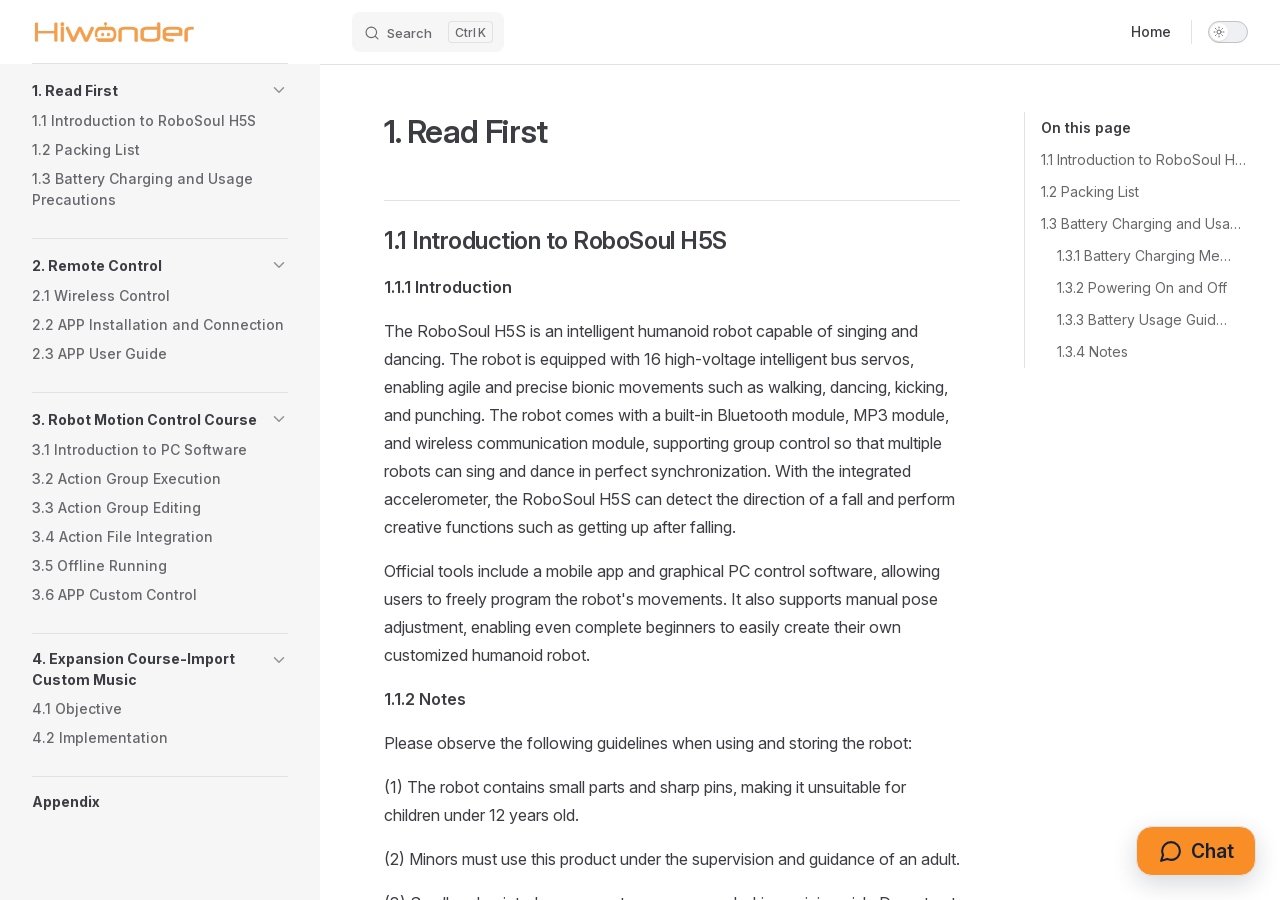
==== commit 49d3225d: "内容修改" ====
--- a/projects/H5S/en/latest/index.html
+++ b/projects/H5S/en/latest/index.html
@@ -6,21 +6,21 @@
     <title>H5S Documentation</title>
     <meta name="description" content="H5S documentation">
     <meta name="generator" content="VitePress v1.6.4">
-    <link rel="preload stylesheet" href="/projects/H5S/en/latest/assets/style.CsJDSDyn.css" as="style">
+    <link rel="preload stylesheet" href="/projects/H5S/en/latest/assets/style.DjA76iE3.css" as="style">
     <link rel="preload stylesheet" href="/projects/H5S/en/latest/vp-icons.css" as="style">
     
-    <script type="module" src="/projects/H5S/en/latest/assets/app.DDcFPjWk.js"></script>
+    <script type="module" src="/projects/H5S/en/latest/assets/app.Bn6IbdCp.js"></script>
     <link rel="preload" href="/projects/H5S/en/latest/assets/inter-roman-latin.Di8DUHzh.woff2" as="font" type="font/woff2" crossorigin="">
-    <link rel="modulepreload" href="/projects/H5S/en/latest/assets/chunks/theme.CDZF_3-i.js">
-    <link rel="modulepreload" href="/projects/H5S/en/latest/assets/chunks/framework.PDII-gUq.js">
-    <link rel="modulepreload" href="/projects/H5S/en/latest/assets/index.md.BKhNpPic.lean.js">
+    <link rel="modulepreload" href="/projects/H5S/en/latest/assets/chunks/theme.C-GWJVIc.js">
+    <link rel="modulepreload" href="/projects/H5S/en/latest/assets/chunks/framework.SeOk2wAE.js">
+    <link rel="modulepreload" href="/projects/H5S/en/latest/assets/index.md.BfA1O7ak.lean.js">
     <link rel="icon" href="/projects/H5S/en/latest/favicon.ico">
     <script id="check-dark-mode">(()=>{const e=localStorage.getItem("vitepress-theme-appearance")||"auto",a=window.matchMedia("(prefers-color-scheme: dark)").matches;(!e||e==="auto"?a:e==="dark")&&document.documentElement.classList.add("dark")})();</script>
     <script id="check-mac-os">document.documentElement.classList.toggle("mac",/Mac|iPhone|iPod|iPad/i.test(navigator.platform));</script>
   </head>
   <body>
     <div id="app"><!--[--><div class="page-redirect" style="text-align:center;padding:100px 20px;"><p>Redirecting to content page...</p><p><a href="/projects/H5S/en/latest/docs/1.Read_First.html" target="_self">If you are not redirected automatically, click here</a></p></div><!--[--><!----><!--]--><!----><div class="feedback-widget"><!----><button class="feedback-widget__trigger" type="button" aria-expanded="false" aria-label="Open feedback form"><span class="feedback-widget__icon" aria-hidden="true"><svg viewBox="0 0 24 24" focusable="false"><path d="M21 11.5a8.4 8.4 0 0 1-.9 3.8 8.5 8.5 0 0 1-7.6 4.7 8.4 8.4 0 0 1-3.8-.9L3 21l1.9-5.7A8.4 8.4 0 0 1 4 11.5 8.5 8.5 0 0 1 12.5 3 8.5 8.5 0 0 1 21 11.5Z"></path></svg></span><span>Chat</span></button></div><!--]--></div>
-    <script>window.__VP_HASH_MAP__=JSON.parse("{\"docs_1.read_first.md\":\"BhapIrn_\",\"docs_2.remote_control.md\":\"G70BI9ts\",\"docs_3.robot_motion_control_course.md\":\"D5ERM5Jz\",\"docs_4.expansion_course_import_custom_music.md\":\"CbFNC8mp\",\"docs_appendix.md\":\"DxtmlyPk\",\"docs_index.md\":\"CQ7R08-c\",\"index.md\":\"BKhNpPic\"}");window.__VP_SITE_DATA__=JSON.parse("{\"lang\":\"en-US\",\"dir\":\"ltr\",\"title\":\"H5S Documentation\",\"description\":\"H5S documentation\",\"base\":\"/projects/H5S/en/latest/\",\"head\":[],\"router\":{\"prefetchLinks\":true},\"appearance\":true,\"themeConfig\":{\"siteTitle\":false,\"logo\":\"/e-logo.webp\",\"outline\":[2,3],\"search\":{\"provider\":\"local\",\"options\":{\"translations\":{\"button\":{\"buttonText\":\"Search\",\"buttonAriaLabel\":\"Search\"},\"modal\":{\"searchBox\":{\"resetButtonTitle\":\"Clear search query\",\"resetButtonAriaLabel\":\"Clear search query\",\"cancelButtonText\":\"Cancel\",\"cancelButtonAriaLabel\":\"Cancel\"},\"startScreen\":{\"recentSearchTitle\":\"Recent Searches\",\"noRecentSearchText\":\"No recent searches\",\"suggestedQueryTitle\":\"Suggested Queries\"},\"noResultsScreen\":{\"noResultsText\":\"No results found for\",\"suggestedQueryText\":\"You can try searching for\",\"reportMissingResultsText\":\"Have any queries?\",\"reportMissingResultsLinkText\":\"Report here\"},\"footer\":{\"selectText\":\"to select\",\"navigateText\":\"to navigate\",\"closeText\":\"to close\"}}}}},\"nav\":[{\"text\":\"Home\",\"link\":\"https://www.hiwonder.net/\",\"target\":\"_self\"}],\"sidebar\":[{\"text\":\"1. Read First\",\"link\":\"/docs/1.Read_First.html\",\"collapsed\":false,\"items\":[{\"text\":\"1.1 Introduction to RoboSoul H5S\",\"link\":\"/docs/1.Read_First.html#_1-1-introduction-to-robosoul-h5s\"},{\"text\":\"1.2 Packing List\",\"link\":\"/docs/1.Read_First.html#_1-2-packing-list\"},{\"text\":\"1.3 Battery Charging and Usage Precautions\",\"link\":\"/docs/1.Read_First.html#_1-3-battery-charging-and-usage-precautions\"}]},{\"text\":\"2. Remote Control\",\"link\":\"/docs/2.Remote_Control.html\",\"collapsed\":false,\"items\":[{\"text\":\"2.1 Wireless Control\",\"link\":\"/docs/2.Remote_Control.html#_2-1-wireless-control\"},{\"text\":\"2.2 APP Installation and Connection\",\"link\":\"/docs/2.Remote_Control.html#_2-2-app-installation-and-connection\"},{\"text\":\"2.3 APP User Guide\",\"link\":\"/docs/2.Remote_Control.html#_2-3-app-user-guide\"}]},{\"text\":\"3. Robot Motion Control Course\",\"link\":\"/docs/3.Robot_Motion_Control_Course.html\",\"collapsed\":false,\"items\":[{\"text\":\"3.1 Introduction to PC Software\",\"link\":\"/docs/3.Robot_Motion_Control_Course.html#_3-1-introduction-to-pc-software\"},{\"text\":\"3.2 Action Group Execution\",\"link\":\"/docs/3.Robot_Motion_Control_Course.html#_3-2-action-group-execution\"},{\"text\":\"3.3 Action Group Editing\",\"link\":\"/docs/3.Robot_Motion_Control_Course.html#_3-3-action-group-editing\"},{\"text\":\"3.4 Action File Integration\",\"link\":\"/docs/3.Robot_Motion_Control_Course.html#_3-4-action-file-integration\"},{\"text\":\"3.5 Offline Running\",\"link\":\"/docs/3.Robot_Motion_Control_Course.html#_3-5-offline-running\"},{\"text\":\"3.6 APP Custom Control\",\"link\":\"/docs/3.Robot_Motion_Control_Course.html#_3-6-app-custom-control\"}]},{\"text\":\"4. Expansion Course-Import Custom Music\",\"link\":\"/docs/4.Expansion_Course_Import_Custom_Music.html\",\"collapsed\":false,\"items\":[{\"text\":\"4.1 Objective\",\"link\":\"/docs/4.Expansion_Course_Import_Custom_Music.html#_4-1-objective\"},{\"text\":\"4.2 Implementation\",\"link\":\"/docs/4.Expansion_Course_Import_Custom_Music.html#_4-2-implementation\"}]},{\"text\":\"Appendix\",\"link\":\"/docs/Appendix.html\",\"collapsed\":false,\"items\":[]}]},\"locales\":{},\"scrollOffset\":134,\"cleanUrls\":false}");</script>
+    <script>window.__VP_HASH_MAP__=JSON.parse("{\"docs_1.read_first.md\":\"Y23Rme-f\",\"docs_2.remote_control.md\":\"D3RiVBBe\",\"docs_3.robot_motion_control_course.md\":\"RDTDx3mF\",\"docs_4.expansion_course_import_custom_music.md\":\"ojlK0jCS\",\"docs_appendix.md\":\"D82NRl_2\",\"docs_index.md\":\"Ds5hurcj\",\"index.md\":\"BfA1O7ak\"}");window.__VP_SITE_DATA__=JSON.parse("{\"lang\":\"en-US\",\"dir\":\"ltr\",\"title\":\"H5S Documentation\",\"description\":\"H5S documentation\",\"base\":\"/projects/H5S/en/latest/\",\"head\":[],\"router\":{\"prefetchLinks\":true},\"appearance\":true,\"themeConfig\":{\"siteTitle\":false,\"logo\":\"/e-logo.webp\",\"outline\":[2,3],\"search\":{\"provider\":\"local\",\"options\":{\"translations\":{\"button\":{\"buttonText\":\"Search\",\"buttonAriaLabel\":\"Search\"},\"modal\":{\"searchBox\":{\"resetButtonTitle\":\"Clear search query\",\"resetButtonAriaLabel\":\"Clear search query\",\"cancelButtonText\":\"Cancel\",\"cancelButtonAriaLabel\":\"Cancel\"},\"startScreen\":{\"recentSearchTitle\":\"Recent Searches\",\"noRecentSearchText\":\"No recent searches\",\"suggestedQueryTitle\":\"Suggested Queries\"},\"noResultsScreen\":{\"noResultsText\":\"No results found for\",\"suggestedQueryText\":\"You can try searching for\",\"reportMissingResultsText\":\"Have any queries?\",\"reportMissingResultsLinkText\":\"Report here\"},\"footer\":{\"selectText\":\"to select\",\"navigateText\":\"to navigate\",\"closeText\":\"to close\"}}}}},\"nav\":[{\"text\":\"Home\",\"link\":\"https://www.hiwonder.net/\",\"target\":\"_self\"}],\"sidebar\":[{\"text\":\"1. Read First\",\"link\":\"/docs/1.Read_First.html\",\"collapsed\":false,\"items\":[{\"text\":\"1.1 Introduction to RoboSoul H5S\",\"link\":\"/docs/1.Read_First.html#_1-1-introduction-to-robosoul-h5s\"},{\"text\":\"1.2 Packing List\",\"link\":\"/docs/1.Read_First.html#_1-2-packing-list\"},{\"text\":\"1.3 Battery Charging and Usage Precautions\",\"link\":\"/docs/1.Read_First.html#_1-3-battery-charging-and-usage-precautions\"}]},{\"text\":\"2. Remote Control\",\"link\":\"/docs/2.Remote_Control.html\",\"collapsed\":false,\"items\":[{\"text\":\"2.1 Wireless Control\",\"link\":\"/docs/2.Remote_Control.html#_2-1-wireless-control\"},{\"text\":\"2.2 APP Installation and Connection\",\"link\":\"/docs/2.Remote_Control.html#_2-2-app-installation-and-connection\"},{\"text\":\"2.3 APP User Guide\",\"link\":\"/docs/2.Remote_Control.html#_2-3-app-user-guide\"}]},{\"text\":\"3. Robot Motion Control Course\",\"link\":\"/docs/3.Robot_Motion_Control_Course.html\",\"collapsed\":false,\"items\":[{\"text\":\"3.1 Introduction to PC Software\",\"link\":\"/docs/3.Robot_Motion_Control_Course.html#_3-1-introduction-to-pc-software\"},{\"text\":\"3.2 Action Group Execution\",\"link\":\"/docs/3.Robot_Motion_Control_Course.html#_3-2-action-group-execution\"},{\"text\":\"3.3 Action Group Editing\",\"link\":\"/docs/3.Robot_Motion_Control_Course.html#_3-3-action-group-editing\"},{\"text\":\"3.4 Action File Integration\",\"link\":\"/docs/3.Robot_Motion_Control_Course.html#_3-4-action-file-integration\"},{\"text\":\"3.5 Offline Running\",\"link\":\"/docs/3.Robot_Motion_Control_Course.html#_3-5-offline-running\"},{\"text\":\"3.6 APP Custom Control\",\"link\":\"/docs/3.Robot_Motion_Control_Course.html#_3-6-app-custom-control\"}]},{\"text\":\"4. Expansion Course-Import Custom Music\",\"link\":\"/docs/4.Expansion_Course_Import_Custom_Music.html\",\"collapsed\":false,\"items\":[{\"text\":\"4.1 Objective\",\"link\":\"/docs/4.Expansion_Course_Import_Custom_Music.html#_4-1-objective\"},{\"text\":\"4.2 Implementation\",\"link\":\"/docs/4.Expansion_Course_Import_Custom_Music.html#_4-2-implementation\"}]},{\"text\":\"Appendix\",\"link\":\"/docs/Appendix.html\",\"collapsed\":false,\"items\":[]}]},\"locales\":{},\"scrollOffset\":134,\"cleanUrls\":false}");</script>
     
   </body>
 </html>
--- a/projects/H5S/en/latest/assets/style.DjA76iE3.css
+++ b/projects/H5S/en/latest/assets/style.DjA76iE3.css
@@ -0,0 +1,6009 @@
+
+
+@font-face {
+  font-family: Inter;
+  font-style: normal;
+  font-weight: 100 900;
+  font-display: swap;
+  src: url('/projects/H5S/en/latest/assets/inter-roman-cyrillic-ext.BBPuwvHQ.woff2') format('woff2');
+  unicode-range: U+0460-052F, U+1C80-1C88, U+20B4, U+2DE0-2DFF, U+A640-A69F,
+    U+FE2E-FE2F;
+}
+
+@font-face {
+  font-family: Inter;
+  font-style: normal;
+  font-weight: 100 900;
+  font-display: swap;
+  src: url('/projects/H5S/en/latest/assets/inter-roman-cyrillic.C5lxZ8CY.woff2') format('woff2');
+  unicode-range: U+0301, U+0400-045F, U+0490-0491, U+04B0-04B1, U+2116;
+}
+
+@font-face {
+  font-family: Inter;
+  font-style: normal;
+  font-weight: 100 900;
+  font-display: swap;
+  src: url('/projects/H5S/en/latest/assets/inter-roman-greek-ext.CqjqNYQ-.woff2') format('woff2');
+  unicode-range: U+1F00-1FFF;
+}
+
+@font-face {
+  font-family: Inter;
+  font-style: normal;
+  font-weight: 100 900;
+  font-display: swap;
+  src: url('/projects/H5S/en/latest/assets/inter-roman-greek.BBVDIX6e.woff2') format('woff2');
+  unicode-range: U+0370-0377, U+037A-037F, U+0384-038A, U+038C, U+038E-03A1,
+    U+03A3-03FF;
+}
+
+@font-face {
+  font-family: Inter;
+  font-style: normal;
+  font-weight: 100 900;
+  font-display: swap;
+  src: url('/projects/H5S/en/latest/assets/inter-roman-vietnamese.BjW4sHH5.woff2') format('woff2');
+  unicode-range: U+0102-0103, U+0110-0111, U+0128-0129, U+0168-0169,
+    U+01A0-01A1, U+01AF-01B0, U+0300-0301, U+0303-0304, U+0308-0309, U+0323,
+    U+0329, U+1EA0-1EF9, U+20AB;
+}
+
+@font-face {
+  font-family: Inter;
+  font-style: normal;
+  font-weight: 100 900;
+  font-display: swap;
+  src: url('/projects/H5S/en/latest/assets/inter-roman-latin-ext.4ZJIpNVo.woff2') format('woff2');
+  unicode-range: U+0100-02AF, U+0304, U+0308, U+0329, U+1E00-1E9F, U+1EF2-1EFF,
+    U+2020, U+20A0-20AB, U+20AD-20C0, U+2113, U+2C60-2C7F, U+A720-A7FF;
+}
+
+@font-face {
+  font-family: Inter;
+  font-style: normal;
+  font-weight: 100 900;
+  font-display: swap;
+  src: url('/projects/H5S/en/latest/assets/inter-roman-latin.Di8DUHzh.woff2') format('woff2');
+  unicode-range: U+0000-00FF, U+0131, U+0152-0153, U+02BB-02BC, U+02C6, U+02DA,
+    U+02DC, U+0304, U+0308, U+0329, U+2000-206F, U+2074, U+20AC, U+2122, U+2191,
+    U+2193, U+2212, U+2215, U+FEFF, U+FFFD;
+}
+
+@font-face {
+  font-family: Inter;
+  font-style: italic;
+  font-weight: 100 900;
+  font-display: swap;
+  src: url('/projects/H5S/en/latest/assets/inter-italic-cyrillic-ext.r48I6akx.woff2') format('woff2');
+  unicode-range: U+0460-052F, U+1C80-1C88, U+20B4, U+2DE0-2DFF, U+A640-A69F,
+    U+FE2E-FE2F;
+}
+
+@font-face {
+  font-family: Inter;
+  font-style: italic;
+  font-weight: 100 900;
+  font-display: swap;
+  src: url('/projects/H5S/en/latest/assets/inter-italic-cyrillic.By2_1cv3.woff2') format('woff2');
+  unicode-range: U+0301, U+0400-045F, U+0490-0491, U+04B0-04B1, U+2116;
+}
+
+@font-face {
+  font-family: Inter;
+  font-style: italic;
+  font-weight: 100 900;
+  font-display: swap;
+  src: url('/projects/H5S/en/latest/assets/inter-italic-greek-ext.1u6EdAuj.woff2') format('woff2');
+  unicode-range: U+1F00-1FFF;
+}
+
+@font-face {
+  font-family: Inter;
+  font-style: italic;
+  font-weight: 100 900;
+  font-display: swap;
+  src: url('/projects/H5S/en/latest/assets/inter-italic-greek.DJ8dCoTZ.woff2') format('woff2');
+  unicode-range: U+0370-0377, U+037A-037F, U+0384-038A, U+038C, U+038E-03A1,
+    U+03A3-03FF;
+}
+
+@font-face {
+  font-family: Inter;
+  font-style: italic;
+  font-weight: 100 900;
+  font-display: swap;
+  src: url('/projects/H5S/en/latest/assets/inter-italic-vietnamese.BSbpV94h.woff2') format('woff2');
+  unicode-range: U+0102-0103, U+0110-0111, U+0128-0129, U+0168-0169,
+    U+01A0-01A1, U+01AF-01B0, U+0300-0301, U+0303-0304, U+0308-0309, U+0323,
+    U+0329, U+1EA0-1EF9, U+20AB;
+}
+
+@font-face {
+  font-family: Inter;
+  font-style: italic;
+  font-weight: 100 900;
+  font-display: swap;
+  src: url('/projects/H5S/en/latest/assets/inter-italic-latin-ext.CN1xVJS-.woff2') format('woff2');
+  unicode-range: U+0100-02AF, U+0304, U+0308, U+0329, U+1E00-1E9F, U+1EF2-1EFF,
+    U+2020, U+20A0-20AB, U+20AD-20C0, U+2113, U+2C60-2C7F, U+A720-A7FF;
+}
+
+@font-face {
+  font-family: Inter;
+  font-style: italic;
+  font-weight: 100 900;
+  font-display: swap;
+  src: url('/projects/H5S/en/latest/assets/inter-italic-latin.C2AdPX0b.woff2') format('woff2');
+  unicode-range: U+0000-00FF, U+0131, U+0152-0153, U+02BB-02BC, U+02C6, U+02DA,
+    U+02DC, U+0304, U+0308, U+0329, U+2000-206F, U+2074, U+20AC, U+2122, U+2191,
+    U+2193, U+2212, U+2215, U+FEFF, U+FFFD;
+}
+
+@font-face {
+  font-family: 'Punctuation SC';
+  font-weight: 400;
+  src: local('PingFang SC Regular'), local('Noto Sans CJK SC'),
+    local('Microsoft YaHei');
+  unicode-range: U+201C, U+201D, U+2018, U+2019, U+2E3A, U+2014, U+2013, U+2026,
+    U+00B7, U+007E, U+002F;
+}
+
+@font-face {
+  font-family: 'Punctuation SC';
+  font-weight: 500;
+  src: local('PingFang SC Medium'), local('Noto Sans CJK SC'),
+    local('Microsoft YaHei');
+  unicode-range: U+201C, U+201D, U+2018, U+2019, U+2E3A, U+2014, U+2013, U+2026,
+    U+00B7, U+007E, U+002F;
+}
+
+@font-face {
+  font-family: 'Punctuation SC';
+  font-weight: 600;
+  src: local('PingFang SC Semibold'), local('Noto Sans CJK SC Bold'),
+    local('Microsoft YaHei Bold');
+  unicode-range: U+201C, U+201D, U+2018, U+2019, U+2E3A, U+2014, U+2013, U+2026,
+    U+00B7, U+007E, U+002F;
+}
+
+@font-face {
+  font-family: 'Punctuation SC';
+  font-weight: 700;
+  src: local('PingFang SC Semibold'), local('Noto Sans CJK SC Bold'),
+    local('Microsoft YaHei Bold');
+  unicode-range: U+201C, U+201D, U+2018, U+2019, U+2E3A, U+2014, U+2013, U+2026,
+    U+00B7, U+007E, U+002F;
+}
+
+/* Generate the subsetted fonts using: `pyftsubset <file>.woff2 --unicodes="<range>" --output-file="inter-<style>-<subset>.woff2" --flavor=woff2` */
+/**
+ * Colors: Solid
+ * -------------------------------------------------------------------------- */
+
+:root {
+  --vp-c-white: #ffffff;
+  --vp-c-black: #000000;
+
+  --vp-c-neutral: var(--vp-c-black);
+  --vp-c-neutral-inverse: var(--vp-c-white);
+}
+
+.dark {
+  --vp-c-neutral: var(--vp-c-white);
+  --vp-c-neutral-inverse: var(--vp-c-black);
+}
+
+/**
+ * Colors: Palette
+ *
+ * The primitive colors used for accent colors. These colors are referenced
+ * by functional colors such as "Text", "Background", or "Brand".
+ *
+ * Each colors have exact same color scale system with 3 levels of solid
+ * colors with different brightness, and 1 soft color.
+ *
+ * - `XXX-1`: The most solid color used mainly for colored text. It must
+ *   satisfy the contrast ratio against when used on top of `XXX-soft`.
+ *
+ * - `XXX-2`: The color used mainly for hover state of the button.
+ *
+ * - `XXX-3`: The color for solid background, such as bg color of the button.
+ *    It must satisfy the contrast ratio with pure white (#ffffff) text on
+ *    top of it.
+ *
+ * - `XXX-soft`: The color used for subtle background such as custom container
+ *    or badges. It must satisfy the contrast ratio when putting `XXX-1` colors
+ *    on top of it.
+ *
+ *    The soft color must be semi transparent alpha channel. This is crucial
+ *    because it allows adding multiple "soft" colors on top of each other
+ *    to create a accent, such as when having inline code block inside
+ *    custom containers.
+ * -------------------------------------------------------------------------- */
+
+:root {
+  --vp-c-gray-1: #dddde3;
+  --vp-c-gray-2: #e4e4e9;
+  --vp-c-gray-3: #ebebef;
+  --vp-c-gray-soft: rgba(142, 150, 170, 0.14);
+
+  --vp-c-indigo-1: #3451b2;
+  --vp-c-indigo-2: #3a5ccc;
+  --vp-c-indigo-3: #5672cd;
+  --vp-c-indigo-soft: rgba(100, 108, 255, 0.14);
+
+  --vp-c-purple-1: #6f42c1;
+  --vp-c-purple-2: #7e4cc9;
+  --vp-c-purple-3: #8e5cd9;
+  --vp-c-purple-soft: rgba(159, 122, 234, 0.14);
+
+  --vp-c-green-1: #18794e;
+  --vp-c-green-2: #299764;
+  --vp-c-green-3: #30a46c;
+  --vp-c-green-soft: rgba(16, 185, 129, 0.14);
+
+  --vp-c-yellow-1: #915930;
+  --vp-c-yellow-2: #946300;
+  --vp-c-yellow-3: #9f6a00;
+  --vp-c-yellow-soft: rgba(234, 179, 8, 0.14);
+
+  --vp-c-red-1: #b8272c;
+  --vp-c-red-2: #d5393e;
+  --vp-c-red-3: #e0575b;
+  --vp-c-red-soft: rgba(244, 63, 94, 0.14);
+
+  --vp-c-sponsor: #db2777;
+}
+
+.dark {
+  --vp-c-gray-1: #515c67;
+  --vp-c-gray-2: #414853;
+  --vp-c-gray-3: #32363f;
+  --vp-c-gray-soft: rgba(101, 117, 133, 0.16);
+
+  --vp-c-indigo-1: #a8b1ff;
+  --vp-c-indigo-2: #5c73e7;
+  --vp-c-indigo-3: #3e63dd;
+  --vp-c-indigo-soft: rgba(100, 108, 255, 0.16);
+
+  --vp-c-purple-1: #c8abfa;
+  --vp-c-purple-2: #a879e6;
+  --vp-c-purple-3: #8e5cd9;
+  --vp-c-purple-soft: rgba(159, 122, 234, 0.16);
+
+  --vp-c-green-1: #3dd68c;
+  --vp-c-green-2: #30a46c;
+  --vp-c-green-3: #298459;
+  --vp-c-green-soft: rgba(16, 185, 129, 0.16);
+
+  --vp-c-yellow-1: #f9b44e;
+  --vp-c-yellow-2: #da8b17;
+  --vp-c-yellow-3: #a46a0a;
+  --vp-c-yellow-soft: rgba(234, 179, 8, 0.16);
+
+  --vp-c-red-1: #f66f81;
+  --vp-c-red-2: #f14158;
+  --vp-c-red-3: #b62a3c;
+  --vp-c-red-soft: rgba(244, 63, 94, 0.16);
+}
+
+/**
+ * Colors: Background
+ *
+ * - `bg`: The bg color used for main screen.
+ *
+ * - `bg-alt`: The alternative bg color used in places such as "sidebar",
+ *   or "code block".
+ *
+ * - `bg-elv`: The elevated bg color. This is used at parts where it "floats",
+ *   such as "dialog".
+ *
+ * - `bg-soft`: The bg color to slightly distinguish some components from
+ *   the page. Used for things like "carbon ads" or "table".
+ * -------------------------------------------------------------------------- */
+
+:root {
+  --vp-c-bg: #ffffff;
+  --vp-c-bg-alt: #f6f6f7;
+  --vp-c-bg-elv: #ffffff;
+  --vp-c-bg-soft: #f6f6f7;
+}
+
+.dark {
+  --vp-c-bg: #1b1b1f;
+  --vp-c-bg-alt: #161618;
+  --vp-c-bg-elv: #202127;
+  --vp-c-bg-soft: #202127;
+}
+
+/**
+ * Colors: Borders
+ *
+ * - `divider`: This is used for separators. This is used to divide sections
+ *   within the same components, such as having separator on "h2" heading.
+ *
+ * - `border`: This is designed for borders on interactive components.
+ *   For example this should be used for a button outline.
+ *
+ * - `gutter`: This is used to divide components in the page. For example
+ *   the header and the lest of the page.
+ * -------------------------------------------------------------------------- */
+
+:root {
+  --vp-c-border: #c2c2c4;
+  --vp-c-divider: #e2e2e3;
+  --vp-c-gutter: #e2e2e3;
+}
+
+.dark {
+  --vp-c-border: #3c3f44;
+  --vp-c-divider: #2e2e32;
+  --vp-c-gutter: #000000;
+}
+
+/**
+ * Colors: Text
+ *
+ * - `text-1`: Used for primary text.
+ *
+ * - `text-2`: Used for muted texts, such as "inactive menu" or "info texts".
+ *
+ * - `text-3`: Used for subtle texts, such as "placeholders" or "caret icon".
+ * -------------------------------------------------------------------------- */
+
+:root {
+  --vp-c-text-1: #3c3c43;
+  --vp-c-text-2: #67676c;
+  --vp-c-text-3: #929295;
+}
+
+.dark {
+  --vp-c-text-1: #dfdfd6;
+  --vp-c-text-2: #98989f;
+  --vp-c-text-3: #6a6a71;
+}
+
+/**
+ * Colors: Function
+ *
+ * - `default`: The color used purely for subtle indication without any
+ *   special meanings attached to it such as bg color for menu hover state.
+ *
+ * - `brand`: Used for primary brand colors, such as link text, button with
+ *   brand theme, etc.
+ *
+ * - `tip`: Used to indicate useful information. The default theme uses the
+ *   brand color for this by default.
+ *
+ * - `warning`: Used to indicate warning to the users. Used in custom
+ *   container, badges, etc.
+ *
+ * - `danger`: Used to show error, or dangerous message to the users. Used
+ *   in custom container, badges, etc.
+ *
+ * To understand the scaling system, refer to "Colors: Palette" section.
+ * -------------------------------------------------------------------------- */
+
+:root {
+  --vp-c-default-1: var(--vp-c-gray-1);
+  --vp-c-default-2: var(--vp-c-gray-2);
+  --vp-c-default-3: var(--vp-c-gray-3);
+  --vp-c-default-soft: var(--vp-c-gray-soft);
+
+  --vp-c-brand-1: var(--vp-c-indigo-1);
+  --vp-c-brand-2: var(--vp-c-indigo-2);
+  --vp-c-brand-3: var(--vp-c-indigo-3);
+  --vp-c-brand-soft: var(--vp-c-indigo-soft);
+
+  /* DEPRECATED: Use `--vp-c-brand-1` instead. */
+  --vp-c-brand: var(--vp-c-brand-1);
+
+  --vp-c-tip-1: var(--vp-c-brand-1);
+  --vp-c-tip-2: var(--vp-c-brand-2);
+  --vp-c-tip-3: var(--vp-c-brand-3);
+  --vp-c-tip-soft: var(--vp-c-brand-soft);
+
+  --vp-c-note-1: var(--vp-c-brand-1);
+  --vp-c-note-2: var(--vp-c-brand-2);
+  --vp-c-note-3: var(--vp-c-brand-3);
+  --vp-c-note-soft: var(--vp-c-brand-soft);
+
+  --vp-c-success-1: var(--vp-c-green-1);
+  --vp-c-success-2: var(--vp-c-green-2);
+  --vp-c-success-3: var(--vp-c-green-3);
+  --vp-c-success-soft: var(--vp-c-green-soft);
+
+  --vp-c-important-1: var(--vp-c-purple-1);
+  --vp-c-important-2: var(--vp-c-purple-2);
+  --vp-c-important-3: var(--vp-c-purple-3);
+  --vp-c-important-soft: var(--vp-c-purple-soft);
+
+  --vp-c-warning-1: var(--vp-c-yellow-1);
+  --vp-c-warning-2: var(--vp-c-yellow-2);
+  --vp-c-warning-3: var(--vp-c-yellow-3);
+  --vp-c-warning-soft: var(--vp-c-yellow-soft);
+
+  --vp-c-danger-1: var(--vp-c-red-1);
+  --vp-c-danger-2: var(--vp-c-red-2);
+  --vp-c-danger-3: var(--vp-c-red-3);
+  --vp-c-danger-soft: var(--vp-c-red-soft);
+
+  --vp-c-caution-1: var(--vp-c-red-1);
+  --vp-c-caution-2: var(--vp-c-red-2);
+  --vp-c-caution-3: var(--vp-c-red-3);
+  --vp-c-caution-soft: var(--vp-c-red-soft);
+}
+
+/**
+ * Typography
+ * -------------------------------------------------------------------------- */
+
+:root {
+  --vp-font-family-base: 'Inter', ui-sans-serif, system-ui, sans-serif,
+    'Apple Color Emoji', 'Segoe UI Emoji', 'Segoe UI Symbol', 'Noto Color Emoji';
+  --vp-font-family-mono: ui-monospace, 'Menlo', 'Monaco', 'Consolas',
+    'Liberation Mono', 'Courier New', monospace;
+  font-optical-sizing: auto;
+}
+
+:root:where(:lang(zh)) {
+  --vp-font-family-base: 'Punctuation SC', 'Inter', ui-sans-serif, system-ui,
+    sans-serif, 'Apple Color Emoji', 'Segoe UI Emoji', 'Segoe UI Symbol',
+    'Noto Color Emoji';
+}
+
+/**
+ * Shadows
+ * -------------------------------------------------------------------------- */
+
+:root {
+  --vp-shadow-1: 0 1px 2px rgba(0, 0, 0, 0.04), 0 1px 2px rgba(0, 0, 0, 0.06);
+  --vp-shadow-2: 0 3px 12px rgba(0, 0, 0, 0.07), 0 1px 4px rgba(0, 0, 0, 0.07);
+  --vp-shadow-3: 0 12px 32px rgba(0, 0, 0, 0.1), 0 2px 6px rgba(0, 0, 0, 0.08);
+  --vp-shadow-4: 0 14px 44px rgba(0, 0, 0, 0.12), 0 3px 9px rgba(0, 0, 0, 0.12);
+  --vp-shadow-5: 0 18px 56px rgba(0, 0, 0, 0.16), 0 4px 12px rgba(0, 0, 0, 0.16);
+}
+
+/**
+ * Z-indexes
+ * -------------------------------------------------------------------------- */
+
+:root {
+  --vp-z-index-footer: 10;
+  --vp-z-index-local-nav: 20;
+  --vp-z-index-nav: 30;
+  --vp-z-index-layout-top: 40;
+  --vp-z-index-backdrop: 50;
+  --vp-z-index-sidebar: 60;
+}
+
+@media (min-width: 960px) {
+  :root {
+    --vp-z-index-sidebar: 25;
+  }
+}
+
+/**
+ * Layouts
+ * -------------------------------------------------------------------------- */
+
+:root {
+  --vp-layout-max-width: 1440px;
+}
+
+/**
+ * Component: Header Anchor
+ * -------------------------------------------------------------------------- */
+
+:root {
+  --vp-header-anchor-symbol: '#';
+}
+
+/**
+ * Component: Code
+ * -------------------------------------------------------------------------- */
+
+:root {
+  --vp-code-line-height: 1.7;
+  --vp-code-font-size: 0.875em;
+  --vp-code-color: var(--vp-c-brand-1);
+  --vp-code-link-color: var(--vp-c-brand-1);
+  --vp-code-link-hover-color: var(--vp-c-brand-2);
+  --vp-code-bg: var(--vp-c-default-soft);
+
+  --vp-code-block-color: var(--vp-c-text-2);
+  --vp-code-block-bg: var(--vp-c-bg-alt);
+  --vp-code-block-divider-color: var(--vp-c-gutter);
+
+  --vp-code-lang-color: var(--vp-c-text-3);
+
+  --vp-code-line-highlight-color: var(--vp-c-default-soft);
+  --vp-code-line-number-color: var(--vp-c-text-3);
+
+  --vp-code-line-diff-add-color: var(--vp-c-success-soft);
+  --vp-code-line-diff-add-symbol-color: var(--vp-c-success-1);
+
+  --vp-code-line-diff-remove-color: var(--vp-c-danger-soft);
+  --vp-code-line-diff-remove-symbol-color: var(--vp-c-danger-1);
+
+  --vp-code-line-warning-color: var(--vp-c-warning-soft);
+  --vp-code-line-error-color: var(--vp-c-danger-soft);
+
+  --vp-code-copy-code-border-color: var(--vp-c-divider);
+  --vp-code-copy-code-bg: var(--vp-c-bg-soft);
+  --vp-code-copy-code-hover-border-color: var(--vp-c-divider);
+  --vp-code-copy-code-hover-bg: var(--vp-c-bg);
+  --vp-code-copy-code-active-text: var(--vp-c-text-2);
+  --vp-code-copy-copied-text-content: 'Copied';
+
+  --vp-code-tab-divider: var(--vp-code-block-divider-color);
+  --vp-code-tab-text-color: var(--vp-c-text-2);
+  --vp-code-tab-bg: var(--vp-code-block-bg);
+  --vp-code-tab-hover-text-color: var(--vp-c-text-1);
+  --vp-code-tab-active-text-color: var(--vp-c-text-1);
+  --vp-code-tab-active-bar-color: var(--vp-c-brand-1);
+}
+
+:lang(es),
+:lang(pt) {
+  --vp-code-copy-copied-text-content: 'Copiado';
+}
+:lang(fa) {
+  --vp-code-copy-copied-text-content: 'کپی شد';
+}
+:lang(ko) {
+  --vp-code-copy-copied-text-content: '복사됨';
+}
+:lang(ru) {
+  --vp-code-copy-copied-text-content: 'Скопировано';
+}
+:lang(zh) {
+  --vp-code-copy-copied-text-content: '已复制';
+}
+
+/**
+ * Component: Button
+ * -------------------------------------------------------------------------- */
+
+:root {
+  --vp-button-brand-border: transparent;
+  --vp-button-brand-text: var(--vp-c-white);
+  --vp-button-brand-bg: var(--vp-c-brand-3);
+  --vp-button-brand-hover-border: transparent;
+  --vp-button-brand-hover-text: var(--vp-c-white);
+  --vp-button-brand-hover-bg: var(--vp-c-brand-2);
+  --vp-button-brand-active-border: transparent;
+  --vp-button-brand-active-text: var(--vp-c-white);
+  --vp-button-brand-active-bg: var(--vp-c-brand-1);
+
+  --vp-button-alt-border: transparent;
+  --vp-button-alt-text: var(--vp-c-text-1);
+  --vp-button-alt-bg: var(--vp-c-default-3);
+  --vp-button-alt-hover-border: transparent;
+  --vp-button-alt-hover-text: var(--vp-c-text-1);
+  --vp-button-alt-hover-bg: var(--vp-c-default-2);
+  --vp-button-alt-active-border: transparent;
+  --vp-button-alt-active-text: var(--vp-c-text-1);
+  --vp-button-alt-active-bg: var(--vp-c-default-1);
+
+  --vp-button-sponsor-border: var(--vp-c-text-2);
+  --vp-button-sponsor-text: var(--vp-c-text-2);
+  --vp-button-sponsor-bg: transparent;
+  --vp-button-sponsor-hover-border: var(--vp-c-sponsor);
+  --vp-button-sponsor-hover-text: var(--vp-c-sponsor);
+  --vp-button-sponsor-hover-bg: transparent;
+  --vp-button-sponsor-active-border: var(--vp-c-sponsor);
+  --vp-button-sponsor-active-text: var(--vp-c-sponsor);
+  --vp-button-sponsor-active-bg: transparent;
+}
+
+/**
+ * Component: Custom Block
+ * -------------------------------------------------------------------------- */
+
+:root {
+  --vp-custom-block-font-size: 14px;
+  --vp-custom-block-code-font-size: 13px;
+
+  --vp-custom-block-info-border: transparent;
+  --vp-custom-block-info-text: var(--vp-c-text-1);
+  --vp-custom-block-info-bg: var(--vp-c-default-soft);
+  --vp-custom-block-info-code-bg: var(--vp-c-default-soft);
+
+  --vp-custom-block-note-border: transparent;
+  --vp-custom-block-note-text: var(--vp-c-text-1);
+  --vp-custom-block-note-bg: var(--vp-c-default-soft);
+  --vp-custom-block-note-code-bg: var(--vp-c-default-soft);
+
+  --vp-custom-block-tip-border: transparent;
+  --vp-custom-block-tip-text: var(--vp-c-text-1);
+  --vp-custom-block-tip-bg: var(--vp-c-tip-soft);
+  --vp-custom-block-tip-code-bg: var(--vp-c-tip-soft);
+
+  --vp-custom-block-important-border: transparent;
+  --vp-custom-block-important-text: var(--vp-c-text-1);
+  --vp-custom-block-important-bg: var(--vp-c-important-soft);
+  --vp-custom-block-important-code-bg: var(--vp-c-important-soft);
+
+  --vp-custom-block-warning-border: transparent;
+  --vp-custom-block-warning-text: var(--vp-c-text-1);
+  --vp-custom-block-warning-bg: var(--vp-c-warning-soft);
+  --vp-custom-block-warning-code-bg: var(--vp-c-warning-soft);
+
+  --vp-custom-block-danger-border: transparent;
+  --vp-custom-block-danger-text: var(--vp-c-text-1);
+  --vp-custom-block-danger-bg: var(--vp-c-danger-soft);
+  --vp-custom-block-danger-code-bg: var(--vp-c-danger-soft);
+
+  --vp-custom-block-caution-border: transparent;
+  --vp-custom-block-caution-text: var(--vp-c-text-1);
+  --vp-custom-block-caution-bg: var(--vp-c-caution-soft);
+  --vp-custom-block-caution-code-bg: var(--vp-c-caution-soft);
+
+  --vp-custom-block-details-border: var(--vp-custom-block-info-border);
+  --vp-custom-block-details-text: var(--vp-custom-block-info-text);
+  --vp-custom-block-details-bg: var(--vp-custom-block-info-bg);
+  --vp-custom-block-details-code-bg: var(--vp-custom-block-info-code-bg);
+}
+
+/**
+ * Component: Input
+ * -------------------------------------------------------------------------- */
+
+:root {
+  --vp-input-border-color: var(--vp-c-border);
+  --vp-input-bg-color: var(--vp-c-bg-alt);
+
+  --vp-input-switch-bg-color: var(--vp-c-default-soft);
+}
+
+/**
+ * Component: Nav
+ * -------------------------------------------------------------------------- */
+
+:root {
+  --vp-nav-height: 64px;
+  --vp-nav-bg-color: var(--vp-c-bg);
+  --vp-nav-screen-bg-color: var(--vp-c-bg);
+  --vp-nav-logo-height: 24px;
+}
+
+.hide-nav {
+  --vp-nav-height: 0px;
+}
+
+.hide-nav .VPSidebar {
+  --vp-nav-height: 22px;
+}
+
+/**
+ * Component: Local Nav
+ * -------------------------------------------------------------------------- */
+
+:root {
+  --vp-local-nav-bg-color: var(--vp-c-bg);
+}
+
+/**
+ * Component: Sidebar
+ * -------------------------------------------------------------------------- */
+
+:root {
+  --vp-sidebar-width: 272px;
+  --vp-sidebar-bg-color: var(--vp-c-bg-alt);
+}
+
+/**
+ * Colors Backdrop
+ * -------------------------------------------------------------------------- */
+
+:root {
+  --vp-backdrop-bg-color: rgba(0, 0, 0, 0.6);
+}
+
+/**
+ * Component: Home
+ * -------------------------------------------------------------------------- */
+
+:root {
+  --vp-home-hero-name-color: var(--vp-c-brand-1);
+  --vp-home-hero-name-background: transparent;
+
+  --vp-home-hero-image-background-image: none;
+  --vp-home-hero-image-filter: none;
+}
+
+/**
+ * Component: Badge
+ * -------------------------------------------------------------------------- */
+
+:root {
+  --vp-badge-info-border: transparent;
+  --vp-badge-info-text: var(--vp-c-text-2);
+  --vp-badge-info-bg: var(--vp-c-default-soft);
+
+  --vp-badge-tip-border: transparent;
+  --vp-badge-tip-text: var(--vp-c-tip-1);
+  --vp-badge-tip-bg: var(--vp-c-tip-soft);
+
+  --vp-badge-warning-border: transparent;
+  --vp-badge-warning-text: var(--vp-c-warning-1);
+  --vp-badge-warning-bg: var(--vp-c-warning-soft);
+
+  --vp-badge-danger-border: transparent;
+  --vp-badge-danger-text: var(--vp-c-danger-1);
+  --vp-badge-danger-bg: var(--vp-c-danger-soft);
+}
+
+/**
+ * Component: Carbon Ads
+ * -------------------------------------------------------------------------- */
+
+:root {
+  --vp-carbon-ads-text-color: var(--vp-c-text-1);
+  --vp-carbon-ads-poweredby-color: var(--vp-c-text-2);
+  --vp-carbon-ads-bg-color: var(--vp-c-bg-soft);
+  --vp-carbon-ads-hover-text-color: var(--vp-c-brand-1);
+  --vp-carbon-ads-hover-poweredby-color: var(--vp-c-text-1);
+}
+
+/**
+  * Component: Local Search
+  * -------------------------------------------------------------------------- */
+
+:root {
+  --vp-local-search-bg: var(--vp-c-bg);
+  --vp-local-search-result-bg: var(--vp-c-bg);
+  --vp-local-search-result-border: var(--vp-c-divider);
+  --vp-local-search-result-selected-bg: var(--vp-c-bg);
+  --vp-local-search-result-selected-border: var(--vp-c-brand-1);
+  --vp-local-search-highlight-bg: var(--vp-c-brand-1);
+  --vp-local-search-highlight-text: var(--vp-c-neutral-inverse);
+}
+@media (prefers-reduced-motion: reduce) {
+  *,
+  ::before,
+  ::after {
+    animation-delay: -1ms !important;
+    animation-duration: 1ms !important;
+    animation-iteration-count: 1 !important;
+    background-attachment: initial !important;
+    scroll-behavior: auto !important;
+    transition-duration: 0s !important;
+    transition-delay: 0s !important;
+  }
+}
+
+*,
+::before,
+::after {
+  box-sizing: border-box;
+}
+
+html {
+  line-height: 1.4;
+  font-size: 16px;
+  -webkit-text-size-adjust: 100%;
+}
+
+html.dark {
+  color-scheme: dark;
+}
+
+body {
+  margin: 0;
+  width: 100%;
+  min-width: 320px;
+  min-height: 100vh;
+  line-height: 24px;
+  font-family: var(--vp-font-family-base);
+  font-size: 16px;
+  font-weight: 400;
+  color: var(--vp-c-text-1);
+  background-color: var(--vp-c-bg);
+  font-synthesis: style;
+  text-rendering: optimizeLegibility;
+  -webkit-font-smoothing: antialiased;
+  -moz-osx-font-smoothing: grayscale;
+}
+
+main {
+  display: block;
+}
+
+h1,
+h2,
+h3,
+h4,
+h5,
+h6 {
+  margin: 0;
+  line-height: 24px;
+  font-size: 16px;
+  font-weight: 400;
+}
+
+p {
+  margin: 0;
+}
+
+strong,
+b {
+  font-weight: 600;
+}
+
+/**
+ * Avoid 300ms click delay on touch devices that support the `touch-action`
+ * CSS property.
+ *
+ * In particular, unlike most other browsers, IE11+Edge on Windows 10 on
+ * touch devices and IE Mobile 10-11 DON'T remove the click delay when
+ * `<meta name="viewport" content="width=device-width">` is present.
+ * However, they DO support removing the click delay via
+ * `touch-action: manipulation`.
+ *
+ * See:
+ * - http://v4-alpha.getbootstrap.com/content/reboot/#click-delay-optimization-for-touch
+ * - http://caniuse.com/#feat=css-touch-action
+ * - http://patrickhlauke.github.io/touch/tests/results/#suppressing-300ms-delay
+ */
+a,
+area,
+button,
+[role='button'],
+input,
+label,
+select,
+summary,
+textarea {
+  touch-action: manipulation;
+}
+
+a {
+  color: inherit;
+  text-decoration: inherit;
+}
+
+ol,
+ul {
+  list-style: none;
+  margin: 0;
+  padding: 0;
+}
+
+blockquote {
+  margin: 0;
+}
+
+pre,
+code,
+kbd,
+samp {
+  font-family: var(--vp-font-family-mono);
+}
+
+img,
+svg,
+video,
+canvas,
+audio,
+iframe,
+embed,
+object {
+  display: block;
+}
+
+figure {
+  margin: 0;
+}
+
+img,
+video {
+  max-width: 100%;
+  height: auto;
+}
+
+button,
+input,
+optgroup,
+select,
+textarea {
+  border: 0;
+  padding: 0;
+  line-height: inherit;
+  color: inherit;
+}
+
+button {
+  padding: 0;
+  font-family: inherit;
+  background-color: transparent;
+  background-image: none;
+}
+
+button:enabled,
+[role='button']:enabled {
+  cursor: pointer;
+}
+
+button:focus,
+button:focus-visible {
+  outline: 1px dotted;
+  outline: 4px auto -webkit-focus-ring-color;
+}
+
+button:focus:not(:focus-visible) {
+  outline: none !important;
+}
+
+input:focus,
+textarea:focus,
+select:focus {
+  outline: none;
+}
+
+table {
+  border-collapse: collapse;
+}
+
+input {
+  background-color: transparent;
+}
+
+input:-ms-input-placeholder,
+textarea:-ms-input-placeholder {
+  color: var(--vp-c-text-3);
+}
+
+input::-ms-input-placeholder,
+textarea::-ms-input-placeholder {
+  color: var(--vp-c-text-3);
+}
+
+input::placeholder,
+textarea::placeholder {
+  color: var(--vp-c-text-3);
+}
+
+input::-webkit-outer-spin-button,
+input::-webkit-inner-spin-button {
+  -webkit-appearance: none;
+  margin: 0;
+}
+
+input[type='number'] {
+  -moz-appearance: textfield;
+}
+
+textarea {
+  resize: vertical;
+}
+
+select {
+  -webkit-appearance: none;
+}
+
+fieldset {
+  margin: 0;
+  padding: 0;
+}
+
+h1,
+h2,
+h3,
+h4,
+h5,
+h6,
+li,
+p {
+  overflow-wrap: break-word;
+}
+
+vite-error-overlay {
+  z-index: 9999;
+}
+
+mjx-container {
+  overflow-x: auto;
+}
+
+mjx-container > svg {
+  display: inline-block;
+  margin: auto;
+}
+[class^='vpi-'],
+[class*=' vpi-'],
+.vp-icon {
+  width: 1em;
+  height: 1em;
+}
+[class^='vpi-'].bg,
+[class*=' vpi-'].bg,
+.vp-icon.bg {
+  background-size: 100% 100%;
+  background-color: transparent;
+}
+[class^='vpi-']:not(.bg),
+[class*=' vpi-']:not(.bg),
+.vp-icon:not(.bg) {
+  -webkit-mask: var(--icon) no-repeat;
+  mask: var(--icon) no-repeat;
+  -webkit-mask-size: 100% 100%;
+  mask-size: 100% 100%;
+  background-color: currentColor;
+  color: inherit;
+}
+
+/* internal icons - used under ISC from https://lucide.dev/ */
+.vpi-align-left {
+  --icon: url("data:image/svg+xml,%3Csvg xmlns='http://www.w3.org/2000/svg' fill='none' stroke='currentColor' stroke-linecap='round' stroke-linejoin='round' stroke-width='2' viewBox='0 0 24 24'%3E%3Cpath d='M21 6H3M15 12H3M17 18H3'/%3E%3C/svg%3E");
+}
+.vpi-arrow-right,
+.vpi-arrow-down,
+.vpi-arrow-left,
+.vpi-arrow-up {
+  --icon: url("data:image/svg+xml,%3Csvg xmlns='http://www.w3.org/2000/svg' fill='none' stroke='currentColor' stroke-linecap='round' stroke-linejoin='round' stroke-width='2' viewBox='0 0 24 24'%3E%3Cpath d='M5 12h14M12 5l7 7-7 7'/%3E%3C/svg%3E");
+}
+.vpi-chevron-right,
+.vpi-chevron-down,
+.vpi-chevron-left,
+.vpi-chevron-up {
+  --icon: url("data:image/svg+xml,%3Csvg xmlns='http://www.w3.org/2000/svg' fill='none' stroke='currentColor' stroke-linecap='round' stroke-linejoin='round' stroke-width='2' viewBox='0 0 24 24'%3E%3Cpath d='m9 18 6-6-6-6'/%3E%3C/svg%3E");
+}
+.vpi-chevron-down,
+.vpi-arrow-down {
+  /*rtl:ignore*/
+  transform: rotate(90deg);
+}
+.vpi-chevron-left,
+.vpi-arrow-left {
+  /*rtl:ignore*/
+  transform: rotate(180deg);
+}
+.vpi-chevron-up,
+.vpi-arrow-up {
+  /*rtl:ignore*/
+  transform: rotate(-90deg);
+}
+.vpi-square-pen {
+  --icon: url("data:image/svg+xml,%3Csvg xmlns='http://www.w3.org/2000/svg' fill='none' stroke='currentColor' stroke-linecap='round' stroke-linejoin='round' stroke-width='2' viewBox='0 0 24 24'%3E%3Cpath d='M12 3H5a2 2 0 0 0-2 2v14a2 2 0 0 0 2 2h14a2 2 0 0 0 2-2v-7'/%3E%3Cpath d='M18.375 2.625a2.121 2.121 0 1 1 3 3L12 15l-4 1 1-4Z'/%3E%3C/svg%3E");
+}
+.vpi-plus {
+  --icon: url("data:image/svg+xml,%3Csvg xmlns='http://www.w3.org/2000/svg' fill='none' stroke='currentColor' stroke-linecap='round' stroke-linejoin='round' stroke-width='2' viewBox='0 0 24 24'%3E%3Cpath d='M5 12h14M12 5v14'/%3E%3C/svg%3E");
+}
+.vpi-sun {
+  --icon: url("data:image/svg+xml,%3Csvg xmlns='http://www.w3.org/2000/svg' fill='none' stroke='currentColor' stroke-linecap='round' stroke-linejoin='round' stroke-width='2' viewBox='0 0 24 24'%3E%3Ccircle cx='12' cy='12' r='4'/%3E%3Cpath d='M12 2v2M12 20v2M4.93 4.93l1.41 1.41M17.66 17.66l1.41 1.41M2 12h2M20 12h2M6.34 17.66l-1.41 1.41M19.07 4.93l-1.41 1.41'/%3E%3C/svg%3E");
+}
+.vpi-moon {
+  --icon: url("data:image/svg+xml,%3Csvg xmlns='http://www.w3.org/2000/svg' fill='none' stroke='currentColor' stroke-linecap='round' stroke-linejoin='round' stroke-width='2' viewBox='0 0 24 24'%3E%3Cpath d='M12 3a6 6 0 0 0 9 9 9 9 0 1 1-9-9Z'/%3E%3C/svg%3E");
+}
+.vpi-more-horizontal {
+  --icon: url("data:image/svg+xml,%3Csvg xmlns='http://www.w3.org/2000/svg' fill='none' stroke='currentColor' stroke-linecap='round' stroke-linejoin='round' stroke-width='2' viewBox='0 0 24 24'%3E%3Ccircle cx='12' cy='12' r='1'/%3E%3Ccircle cx='19' cy='12' r='1'/%3E%3Ccircle cx='5' cy='12' r='1'/%3E%3C/svg%3E");
+}
+.vpi-languages {
+  --icon: url("data:image/svg+xml,%3Csvg xmlns='http://www.w3.org/2000/svg' fill='none' stroke='currentColor' stroke-linecap='round' stroke-linejoin='round' stroke-width='2' viewBox='0 0 24 24'%3E%3Cpath d='m5 8 6 6M4 14l6-6 2-3M2 5h12M7 2h1M22 22l-5-10-5 10M14 18h6'/%3E%3C/svg%3E");
+}
+.vpi-heart {
+  --icon: url("data:image/svg+xml,%3Csvg xmlns='http://www.w3.org/2000/svg' fill='none' stroke='currentColor' stroke-linecap='round' stroke-linejoin='round' stroke-width='2' viewBox='0 0 24 24'%3E%3Cpath d='M19 14c1.49-1.46 3-3.21 3-5.5A5.5 5.5 0 0 0 16.5 3c-1.76 0-3 .5-4.5 2-1.5-1.5-2.74-2-4.5-2A5.5 5.5 0 0 0 2 8.5c0 2.3 1.5 4.05 3 5.5l7 7Z'/%3E%3C/svg%3E");
+}
+.vpi-search {
+  --icon: url("data:image/svg+xml,%3Csvg xmlns='http://www.w3.org/2000/svg' fill='none' stroke='currentColor' stroke-linecap='round' stroke-linejoin='round' stroke-width='2' viewBox='0 0 24 24'%3E%3Ccircle cx='11' cy='11' r='8'/%3E%3Cpath d='m21 21-4.3-4.3'/%3E%3C/svg%3E");
+}
+.vpi-layout-list {
+  --icon: url("data:image/svg+xml,%3Csvg xmlns='http://www.w3.org/2000/svg' fill='none' stroke='currentColor' stroke-linecap='round' stroke-linejoin='round' stroke-width='2' viewBox='0 0 24 24'%3E%3Crect width='7' height='7' x='3' y='3' rx='1'/%3E%3Crect width='7' height='7' x='3' y='14' rx='1'/%3E%3Cpath d='M14 4h7M14 9h7M14 15h7M14 20h7'/%3E%3C/svg%3E");
+}
+.vpi-delete {
+  --icon: url("data:image/svg+xml,%3Csvg xmlns='http://www.w3.org/2000/svg' fill='none' stroke='currentColor' stroke-linecap='round' stroke-linejoin='round' stroke-width='2' viewBox='0 0 24 24'%3E%3Cpath d='M20 5H9l-7 7 7 7h11a2 2 0 0 0 2-2V7a2 2 0 0 0-2-2ZM18 9l-6 6M12 9l6 6'/%3E%3C/svg%3E");
+}
+.vpi-corner-down-left {
+  --icon: url("data:image/svg+xml,%3Csvg xmlns='http://www.w3.org/2000/svg' fill='none' stroke='currentColor' stroke-linecap='round' stroke-linejoin='round' stroke-width='2' viewBox='0 0 24 24'%3E%3Cpath d='m9 10-5 5 5 5'/%3E%3Cpath d='M20 4v7a4 4 0 0 1-4 4H4'/%3E%3C/svg%3E");
+}
+:root {
+  /* clipboard */
+  --vp-icon-copy: url("data:image/svg+xml,%3Csvg xmlns='http://www.w3.org/2000/svg' fill='none' stroke='rgba(128,128,128,1)' stroke-linecap='round' stroke-linejoin='round' stroke-width='2' viewBox='0 0 24 24'%3E%3Crect width='8' height='4' x='8' y='2' rx='1' ry='1'/%3E%3Cpath d='M16 4h2a2 2 0 0 1 2 2v14a2 2 0 0 1-2 2H6a2 2 0 0 1-2-2V6a2 2 0 0 1 2-2h2'/%3E%3C/svg%3E");
+  /* clipboard-copy */
+  --vp-icon-copied: url("data:image/svg+xml,%3Csvg xmlns='http://www.w3.org/2000/svg' fill='none' stroke='rgba(128,128,128,1)' stroke-linecap='round' stroke-linejoin='round' stroke-width='2' viewBox='0 0 24 24'%3E%3Crect width='8' height='4' x='8' y='2' rx='1' ry='1'/%3E%3Cpath d='M16 4h2a2 2 0 0 1 2 2v14a2 2 0 0 1-2 2H6a2 2 0 0 1-2-2V6a2 2 0 0 1 2-2h2'/%3E%3Cpath d='m9 14 2 2 4-4'/%3E%3C/svg%3E");
+}
+.visually-hidden {
+  position: absolute;
+  width: 1px;
+  height: 1px;
+  white-space: nowrap;
+  clip: rect(0 0 0 0);
+  clip-path: inset(50%);
+  overflow: hidden;
+}
+.custom-block {
+  border: 1px solid transparent;
+  border-radius: 8px;
+  padding: 16px 16px 8px;
+  line-height: 24px;
+  font-size: var(--vp-custom-block-font-size);
+  color: var(--vp-c-text-2);
+}
+
+.custom-block.info {
+  border-color: var(--vp-custom-block-info-border);
+  color: var(--vp-custom-block-info-text);
+  background-color: var(--vp-custom-block-info-bg);
+}
+
+.custom-block.info a,
+.custom-block.info code {
+  color: var(--vp-c-brand-1);
+}
+
+.custom-block.info a:hover,
+.custom-block.info a:hover > code {
+  color: var(--vp-c-brand-2);
+}
+
+.custom-block.info code {
+  background-color: var(--vp-custom-block-info-code-bg);
+}
+
+.custom-block.note {
+  border-color: var(--vp-custom-block-note-border);
+  color: var(--vp-custom-block-note-text);
+  background-color: var(--vp-custom-block-note-bg);
+}
+
+.custom-block.note a,
+.custom-block.note code {
+  color: var(--vp-c-brand-1);
+}
+
+.custom-block.note a:hover,
+.custom-block.note a:hover > code {
+  color: var(--vp-c-brand-2);
+}
+
+.custom-block.note code {
+  background-color: var(--vp-custom-block-note-code-bg);
+}
+
+.custom-block.tip {
+  border-color: var(--vp-custom-block-tip-border);
+  color: var(--vp-custom-block-tip-text);
+  background-color: var(--vp-custom-block-tip-bg);
+}
+
+.custom-block.tip a,
+.custom-block.tip code {
+  color: var(--vp-c-tip-1);
+}
+
+.custom-block.tip a:hover,
+.custom-block.tip a:hover > code {
+  color: var(--vp-c-tip-2);
+}
+
+.custom-block.tip code {
+  background-color: var(--vp-custom-block-tip-code-bg);
+}
+
+.custom-block.important {
+  border-color: var(--vp-custom-block-important-border);
+  color: var(--vp-custom-block-important-text);
+  background-color: var(--vp-custom-block-important-bg);
+}
+
+.custom-block.important a,
+.custom-block.important code {
+  color: var(--vp-c-important-1);
+}
+
+.custom-block.important a:hover,
+.custom-block.important a:hover > code {
+  color: var(--vp-c-important-2);
+}
+
+.custom-block.important code {
+  background-color: var(--vp-custom-block-important-code-bg);
+}
+
+.custom-block.warning {
+  border-color: var(--vp-custom-block-warning-border);
+  color: var(--vp-custom-block-warning-text);
+  background-color: var(--vp-custom-block-warning-bg);
+}
+
+.custom-block.warning a,
+.custom-block.warning code {
+  color: var(--vp-c-warning-1);
+}
+
+.custom-block.warning a:hover,
+.custom-block.warning a:hover > code {
+  color: var(--vp-c-warning-2);
+}
+
+.custom-block.warning code {
+  background-color: var(--vp-custom-block-warning-code-bg);
+}
+
+.custom-block.danger {
+  border-color: var(--vp-custom-block-danger-border);
+  color: var(--vp-custom-block-danger-text);
+  background-color: var(--vp-custom-block-danger-bg);
+}
+
+.custom-block.danger a,
+.custom-block.danger code {
+  color: var(--vp-c-danger-1);
+}
+
+.custom-block.danger a:hover,
+.custom-block.danger a:hover > code {
+  color: var(--vp-c-danger-2);
+}
+
+.custom-block.danger code {
+  background-color: var(--vp-custom-block-danger-code-bg);
+}
+
+.custom-block.caution {
+  border-color: var(--vp-custom-block-caution-border);
+  color: var(--vp-custom-block-caution-text);
+  background-color: var(--vp-custom-block-caution-bg);
+}
+
+.custom-block.caution a,
+.custom-block.caution code {
+  color: var(--vp-c-caution-1);
+}
+
+.custom-block.caution a:hover,
+.custom-block.caution a:hover > code {
+  color: var(--vp-c-caution-2);
+}
+
+.custom-block.caution code {
+  background-color: var(--vp-custom-block-caution-code-bg);
+}
+
+.custom-block.details {
+  border-color: var(--vp-custom-block-details-border);
+  color: var(--vp-custom-block-details-text);
+  background-color: var(--vp-custom-block-details-bg);
+}
+
+.custom-block.details a {
+  color: var(--vp-c-brand-1);
+}
+
+.custom-block.details a:hover,
+.custom-block.details a:hover > code {
+  color: var(--vp-c-brand-2);
+}
+
+.custom-block.details code {
+  background-color: var(--vp-custom-block-details-code-bg);
+}
+
+.custom-block-title {
+  font-weight: 600;
+}
+
+.custom-block p + p {
+  margin: 8px 0;
+}
+
+.custom-block.details summary {
+  margin: 0 0 8px;
+  font-weight: 700;
+  cursor: pointer;
+  user-select: none;
+}
+
+.custom-block.details summary + p {
+  margin: 8px 0;
+}
+
+.custom-block a {
+  color: inherit;
+  font-weight: 600;
+  text-decoration: underline;
+  text-underline-offset: 2px;
+  transition: opacity 0.25s;
+}
+
+.custom-block a:hover {
+  opacity: 0.75;
+}
+
+.custom-block code {
+  font-size: var(--vp-custom-block-code-font-size);
+}
+
+.custom-block.custom-block th,
+.custom-block.custom-block blockquote > p {
+  font-size: var(--vp-custom-block-font-size);
+  color: inherit;
+}
+.dark .vp-code span {
+  color: var(--shiki-dark, inherit);
+}
+
+html:not(.dark) .vp-code span {
+  color: var(--shiki-light, inherit);
+}
+.vp-code-group {
+  margin-top: 16px;
+}
+
+.vp-code-group .tabs {
+  position: relative;
+  display: flex;
+  margin-right: -24px;
+  margin-left: -24px;
+  padding: 0 12px;
+  background-color: var(--vp-code-tab-bg);
+  overflow-x: auto;
+  overflow-y: hidden;
+  box-shadow: inset 0 -1px var(--vp-code-tab-divider);
+}
+
+@media (min-width: 640px) {
+  .vp-code-group .tabs {
+    margin-right: 0;
+    margin-left: 0;
+    border-radius: 8px 8px 0 0;
+  }
+}
+
+.vp-code-group .tabs input {
+  position: fixed;
+  opacity: 0;
+  pointer-events: none;
+}
+
+.vp-code-group .tabs label {
+  position: relative;
+  display: inline-block;
+  border-bottom: 1px solid transparent;
+  padding: 0 12px;
+  line-height: 48px;
+  font-size: 14px;
+  font-weight: 500;
+  color: var(--vp-code-tab-text-color);
+  white-space: nowrap;
+  cursor: pointer;
+  transition: color 0.25s;
+}
+
+.vp-code-group .tabs label::after {
+  position: absolute;
+  right: 8px;
+  bottom: -1px;
+  left: 8px;
+  z-index: 1;
+  height: 2px;
+  border-radius: 2px;
+  content: '';
+  background-color: transparent;
+  transition: background-color 0.25s;
+}
+
+.vp-code-group label:hover {
+  color: var(--vp-code-tab-hover-text-color);
+}
+
+.vp-code-group input:checked + label {
+  color: var(--vp-code-tab-active-text-color);
+}
+
+.vp-code-group input:checked + label::after {
+  background-color: var(--vp-code-tab-active-bar-color);
+}
+
+.vp-code-group div[class*='language-'],
+.vp-block {
+  display: none;
+  margin-top: 0 !important;
+  border-top-left-radius: 0 !important;
+  border-top-right-radius: 0 !important;
+}
+
+.vp-code-group div[class*='language-'].active,
+.vp-block.active {
+  display: block;
+}
+
+.vp-block {
+  padding: 20px 24px;
+}
+/**
+ * Headings
+ * -------------------------------------------------------------------------- */
+
+.vp-doc h1,
+.vp-doc h2,
+.vp-doc h3,
+.vp-doc h4,
+.vp-doc h5,
+.vp-doc h6 {
+  position: relative;
+  font-weight: 600;
+  outline: none;
+}
+
+.vp-doc h1 {
+  letter-spacing: -0.02em;
+  line-height: 40px;
+  font-size: 28px;
+}
+
+.vp-doc h2 {
+  margin: 48px 0 16px;
+  border-top: 1px solid var(--vp-c-divider);
+  padding-top: 24px;
+  letter-spacing: -0.02em;
+  line-height: 32px;
+  font-size: 24px;
+}
+
+.vp-doc h3 {
+  margin: 32px 0 0;
+  letter-spacing: -0.01em;
+  line-height: 28px;
+  font-size: 20px;
+}
+
+.vp-doc h4 {
+  margin: 24px 0 0;
+  letter-spacing: -0.01em;
+  line-height: 24px;
+  font-size: 18px;
+}
+
+.vp-doc .header-anchor {
+  position: absolute;
+  top: 0;
+  left: 0;
+  margin-left: -0.87em;
+  font-weight: 500;
+  user-select: none;
+  opacity: 0;
+  text-decoration: none;
+  transition:
+    color 0.25s,
+    opacity 0.25s;
+}
+
+.vp-doc .header-anchor:before {
+  content: var(--vp-header-anchor-symbol);
+}
+
+.vp-doc h1:hover .header-anchor,
+.vp-doc h1 .header-anchor:focus,
+.vp-doc h2:hover .header-anchor,
+.vp-doc h2 .header-anchor:focus,
+.vp-doc h3:hover .header-anchor,
+.vp-doc h3 .header-anchor:focus,
+.vp-doc h4:hover .header-anchor,
+.vp-doc h4 .header-anchor:focus,
+.vp-doc h5:hover .header-anchor,
+.vp-doc h5 .header-anchor:focus,
+.vp-doc h6:hover .header-anchor,
+.vp-doc h6 .header-anchor:focus {
+  opacity: 1;
+}
+
+@media (min-width: 768px) {
+  .vp-doc h1 {
+    letter-spacing: -0.02em;
+    line-height: 40px;
+    font-size: 32px;
+  }
+}
+
+.vp-doc h2 .header-anchor {
+  top: 24px;
+}
+
+/**
+ * Paragraph and inline elements
+ * -------------------------------------------------------------------------- */
+
+.vp-doc p,
+.vp-doc summary {
+  margin: 16px 0;
+}
+
+.vp-doc p {
+  line-height: 28px;
+}
+
+.vp-doc blockquote {
+  margin: 16px 0;
+  border-left: 2px solid var(--vp-c-divider);
+  padding-left: 16px;
+  transition: border-color 0.5s;
+  color: var(--vp-c-text-2);
+}
+
+.vp-doc blockquote > p {
+  margin: 0;
+  font-size: 16px;
+  transition: color 0.5s;
+}
+
+.vp-doc a {
+  font-weight: 500;
+  color: var(--vp-c-brand-1);
+  text-decoration: underline;
+  text-underline-offset: 2px;
+  transition:
+    color 0.25s,
+    opacity 0.25s;
+}
+
+.vp-doc a:hover {
+  color: var(--vp-c-brand-2);
+}
+
+.vp-doc strong {
+  font-weight: 600;
+}
+
+/**
+ * Lists
+ * -------------------------------------------------------------------------- */
+
+.vp-doc ul,
+.vp-doc ol {
+  padding-left: 1.25rem;
+  margin: 16px 0;
+}
+
+.vp-doc ul {
+  list-style: disc;
+}
+
+.vp-doc ol {
+  list-style: decimal;
+}
+
+.vp-doc li + li {
+  margin-top: 8px;
+}
+
+.vp-doc li > ol,
+.vp-doc li > ul {
+  margin: 8px 0 0;
+}
+
+/**
+ * Table
+ * -------------------------------------------------------------------------- */
+
+.vp-doc table {
+  display: block;
+  border-collapse: collapse;
+  margin: 20px 0;
+  overflow-x: auto;
+}
+
+.vp-doc tr {
+  background-color: var(--vp-c-bg);
+  border-top: 1px solid var(--vp-c-divider);
+  transition: background-color 0.5s;
+}
+
+.vp-doc tr:nth-child(2n) {
+  background-color: var(--vp-c-bg-soft);
+}
+
+.vp-doc th,
+.vp-doc td {
+  border: 1px solid var(--vp-c-divider);
+  padding: 8px 16px;
+}
+
+.vp-doc th {
+  text-align: left;
+  font-size: 14px;
+  font-weight: 600;
+  color: var(--vp-c-text-2);
+  background-color: var(--vp-c-bg-soft);
+}
+
+.vp-doc td {
+  font-size: 14px;
+}
+
+/**
+ * Decorational elements
+ * -------------------------------------------------------------------------- */
+
+.vp-doc hr {
+  margin: 16px 0;
+  border: none;
+  border-top: 1px solid var(--vp-c-divider);
+}
+
+/**
+ * Custom Block
+ * -------------------------------------------------------------------------- */
+
+.vp-doc .custom-block {
+  margin: 16px 0;
+}
+
+.vp-doc .custom-block p {
+  margin: 8px 0;
+  line-height: 24px;
+}
+
+.vp-doc .custom-block p:first-child {
+  margin: 0;
+}
+
+.vp-doc .custom-block div[class*='language-'] {
+  margin: 8px 0;
+  border-radius: 8px;
+}
+
+.vp-doc .custom-block div[class*='language-'] code {
+  font-weight: 400;
+  background-color: transparent;
+}
+
+.vp-doc .custom-block .vp-code-group .tabs {
+  margin: 0;
+  border-radius: 8px 8px 0 0;
+}
+
+/**
+ * Code
+ * -------------------------------------------------------------------------- */
+
+/* inline code */
+.vp-doc :not(pre, h1, h2, h3, h4, h5, h6) > code {
+  font-size: var(--vp-code-font-size);
+  color: var(--vp-code-color);
+}
+
+.vp-doc :not(pre) > code {
+  border-radius: 4px;
+  padding: 3px 6px;
+  background-color: var(--vp-code-bg);
+  transition:
+    color 0.25s,
+    background-color 0.5s;
+}
+
+.vp-doc a > code {
+  color: var(--vp-code-link-color);
+}
+
+.vp-doc a:hover > code {
+  color: var(--vp-code-link-hover-color);
+}
+
+.vp-doc h1 > code,
+.vp-doc h2 > code,
+.vp-doc h3 > code,
+.vp-doc h4 > code {
+  font-size: 0.9em;
+}
+
+.vp-doc div[class*='language-'],
+.vp-block {
+  position: relative;
+  margin: 16px -24px;
+  background-color: var(--vp-code-block-bg);
+  overflow-x: auto;
+  transition: background-color 0.5s;
+}
+
+@media (min-width: 640px) {
+  .vp-doc div[class*='language-'],
+  .vp-block {
+    border-radius: 8px;
+    margin: 16px 0;
+  }
+}
+
+@media (max-width: 639px) {
+  .vp-doc li div[class*='language-'] {
+    border-radius: 8px 0 0 8px;
+  }
+}
+
+.vp-doc div[class*='language-'] + div[class*='language-'],
+.vp-doc div[class$='-api'] + div[class*='language-'],
+.vp-doc div[class*='language-'] + div[class$='-api'] > div[class*='language-'] {
+  margin-top: -8px;
+}
+
+.vp-doc [class*='language-'] pre,
+.vp-doc [class*='language-'] code {
+  /*rtl:ignore*/
+  direction: ltr;
+  /*rtl:ignore*/
+  text-align: left;
+  white-space: pre;
+  word-spacing: normal;
+  word-break: normal;
+  word-wrap: normal;
+  -moz-tab-size: 4;
+  -o-tab-size: 4;
+  tab-size: 4;
+  -webkit-hyphens: none;
+  -moz-hyphens: none;
+  -ms-hyphens: none;
+  hyphens: none;
+}
+
+.vp-doc [class*='language-'] pre {
+  position: relative;
+  z-index: 1;
+  margin: 0;
+  padding: 20px 0;
+  background: transparent;
+  overflow-x: auto;
+}
+
+.vp-doc [class*='language-'] code {
+  display: block;
+  padding: 0 24px;
+  width: fit-content;
+  min-width: 100%;
+  line-height: var(--vp-code-line-height);
+  font-size: var(--vp-code-font-size);
+  color: var(--vp-code-block-color);
+  transition: color 0.5s;
+}
+
+.vp-doc [class*='language-'] code .highlighted {
+  background-color: var(--vp-code-line-highlight-color);
+  transition: background-color 0.5s;
+  margin: 0 -24px;
+  padding: 0 24px;
+  width: calc(100% + 2 * 24px);
+  display: inline-block;
+}
+
+.vp-doc [class*='language-'] code .highlighted.error {
+  background-color: var(--vp-code-line-error-color);
+}
+
+.vp-doc [class*='language-'] code .highlighted.warning {
+  background-color: var(--vp-code-line-warning-color);
+}
+
+.vp-doc [class*='language-'] code .diff {
+  transition: background-color 0.5s;
+  margin: 0 -24px;
+  padding: 0 24px;
+  width: calc(100% + 2 * 24px);
+  display: inline-block;
+}
+
+.vp-doc [class*='language-'] code .diff::before {
+  position: absolute;
+  left: 10px;
+}
+
+.vp-doc [class*='language-'] .has-focused-lines .line:not(.has-focus) {
+  filter: blur(0.095rem);
+  opacity: 0.4;
+  transition:
+    filter 0.35s,
+    opacity 0.35s;
+}
+
+.vp-doc [class*='language-'] .has-focused-lines .line:not(.has-focus) {
+  opacity: 0.7;
+  transition:
+    filter 0.35s,
+    opacity 0.35s;
+}
+
+.vp-doc [class*='language-']:hover .has-focused-lines .line:not(.has-focus) {
+  filter: blur(0);
+  opacity: 1;
+}
+
+.vp-doc [class*='language-'] code .diff.remove {
+  background-color: var(--vp-code-line-diff-remove-color);
+  opacity: 0.7;
+}
+
+.vp-doc [class*='language-'] code .diff.remove::before {
+  content: '-';
+  color: var(--vp-code-line-diff-remove-symbol-color);
+}
+
+.vp-doc [class*='language-'] code .diff.add {
+  background-color: var(--vp-code-line-diff-add-color);
+}
+
+.vp-doc [class*='language-'] code .diff.add::before {
+  content: '+';
+  color: var(--vp-code-line-diff-add-symbol-color);
+}
+
+.vp-doc div[class*='language-'].line-numbers-mode {
+  /*rtl:ignore*/
+  padding-left: 32px;
+}
+
+.vp-doc .line-numbers-wrapper {
+  position: absolute;
+  top: 0;
+  bottom: 0;
+  /*rtl:ignore*/
+  left: 0;
+  z-index: 3;
+  /*rtl:ignore*/
+  border-right: 1px solid var(--vp-code-block-divider-color);
+  padding-top: 20px;
+  width: 32px;
+  text-align: center;
+  font-family: var(--vp-font-family-mono);
+  line-height: var(--vp-code-line-height);
+  font-size: var(--vp-code-font-size);
+  color: var(--vp-code-line-number-color);
+  transition:
+    border-color 0.5s,
+    color 0.5s;
+}
+
+.vp-doc [class*='language-'] > button.copy {
+  /*rtl:ignore*/
+  direction: ltr;
+  position: absolute;
+  top: 12px;
+  /*rtl:ignore*/
+  right: 12px;
+  z-index: 3;
+  border: 1px solid var(--vp-code-copy-code-border-color);
+  border-radius: 4px;
+  width: 40px;
+  height: 40px;
+  background-color: var(--vp-code-copy-code-bg);
+  opacity: 0;
+  cursor: pointer;
+  background-image: var(--vp-icon-copy);
+  background-position: 50%;
+  background-size: 20px;
+  background-repeat: no-repeat;
+  transition:
+    border-color 0.25s,
+    background-color 0.25s,
+    opacity 0.25s;
+}
+
+.vp-doc [class*='language-']:hover > button.copy,
+.vp-doc [class*='language-'] > button.copy:focus {
+  opacity: 1;
+}
+
+.vp-doc [class*='language-'] > button.copy:hover,
+.vp-doc [class*='language-'] > button.copy.copied {
+  border-color: var(--vp-code-copy-code-hover-border-color);
+  background-color: var(--vp-code-copy-code-hover-bg);
+}
+
+.vp-doc [class*='language-'] > button.copy.copied,
+.vp-doc [class*='language-'] > button.copy:hover.copied {
+  /*rtl:ignore*/
+  border-radius: 0 4px 4px 0;
+  background-color: var(--vp-code-copy-code-hover-bg);
+  background-image: var(--vp-icon-copied);
+}
+
+.vp-doc [class*='language-'] > button.copy.copied::before,
+.vp-doc [class*='language-'] > button.copy:hover.copied::before {
+  position: relative;
+  top: -1px;
+  /*rtl:ignore*/
+  transform: translateX(calc(-100% - 1px));
+  display: flex;
+  justify-content: center;
+  align-items: center;
+  border: 1px solid var(--vp-code-copy-code-hover-border-color);
+  /*rtl:ignore*/
+  border-right: 0;
+  /*rtl:ignore*/
+  border-radius: 4px 0 0 4px;
+  padding: 0 10px;
+  width: fit-content;
+  height: 40px;
+  text-align: center;
+  font-size: 12px;
+  font-weight: 500;
+  color: var(--vp-code-copy-code-active-text);
+  background-color: var(--vp-code-copy-code-hover-bg);
+  white-space: nowrap;
+  content: var(--vp-code-copy-copied-text-content);
+}
+
+.vp-doc [class*='language-'] > span.lang {
+  position: absolute;
+  top: 2px;
+  /*rtl:ignore*/
+  right: 8px;
+  z-index: 2;
+  font-size: 12px;
+  font-weight: 500;
+  user-select: none;
+  color: var(--vp-code-lang-color);
+  transition:
+    color 0.4s,
+    opacity 0.4s;
+}
+
+.vp-doc [class*='language-']:hover > button.copy + span.lang,
+.vp-doc [class*='language-'] > button.copy:focus + span.lang {
+  opacity: 0;
+}
+
+/**
+ * Component: Team
+ * -------------------------------------------------------------------------- */
+
+.vp-doc .VPTeamMembers {
+  margin-top: 24px;
+}
+
+.vp-doc .VPTeamMembers.small.count-1 .container {
+  margin: 0 !important;
+  max-width: calc((100% - 24px) / 2) !important;
+}
+
+.vp-doc .VPTeamMembers.small.count-2 .container,
+.vp-doc .VPTeamMembers.small.count-3 .container {
+  max-width: 100% !important;
+}
+
+.vp-doc .VPTeamMembers.medium.count-1 .container {
+  margin: 0 !important;
+  max-width: calc((100% - 24px) / 2) !important;
+}
+
+/**
+ * External links
+ * -------------------------------------------------------------------------- */
+
+/* prettier-ignore */
+:is(.vp-external-link-icon, .vp-doc a[href*='://'], .vp-doc a[target='_blank']):not(:is(.no-icon, svg a, :has(img, svg)))::after {
+  display: inline-block;
+  margin-top: -1px;
+  margin-left: 4px;
+  width: 11px;
+  height: 11px;
+  background: currentColor;
+  color: var(--vp-c-text-3);
+  flex-shrink: 0;
+  --icon: url("data:image/svg+xml, %3Csvg xmlns='http://www.w3.org/2000/svg' viewBox='0 0 24 24' %3E%3Cpath d='M0 0h24v24H0V0z' fill='none' /%3E%3Cpath d='M9 5v2h6.59L4 18.59 5.41 20 17 8.41V15h2V5H9z' /%3E%3C/svg%3E");
+  -webkit-mask-image: var(--icon);
+  mask-image: var(--icon);
+  /*rtl:raw:transform: scaleX(-1);*/
+}
+
+.vp-external-link-icon::after {
+  content: '';
+}
+
+/* prettier-ignore */
+.external-link-icon-enabled :is(.vp-doc a[href*='://'], .vp-doc a[target='_blank']):not(:is(.no-icon, svg a, :has(img, svg)))::after {
+  content: '';
+  color: currentColor;
+}
+/**
+ * VPSponsors styles are defined as global because a new class gets
+ * allied in onMounted` hook and we can't use scoped style.
+ */
+.vp-sponsor {
+  border-radius: 16px;
+  overflow: hidden;
+}
+
+.vp-sponsor.aside {
+  border-radius: 12px;
+}
+
+.vp-sponsor-section + .vp-sponsor-section {
+  margin-top: 4px;
+}
+
+.vp-sponsor-tier {
+  margin: 0 0 4px !important;
+  text-align: center;
+  letter-spacing: 1px !important;
+  line-height: 24px;
+  width: 100%;
+  font-weight: 600;
+  color: var(--vp-c-text-2);
+  background-color: var(--vp-c-bg-soft);
+}
+
+.vp-sponsor.normal .vp-sponsor-tier {
+  padding: 13px 0 11px;
+  font-size: 14px;
+}
+
+.vp-sponsor.aside .vp-sponsor-tier {
+  padding: 9px 0 7px;
+  font-size: 12px;
+}
+
+.vp-sponsor-grid + .vp-sponsor-tier {
+  margin-top: 4px;
+}
+
+.vp-sponsor-grid {
+  display: flex;
+  flex-wrap: wrap;
+  gap: 4px;
+}
+
+.vp-sponsor-grid.xmini .vp-sponsor-grid-link {
+  height: 64px;
+}
+.vp-sponsor-grid.xmini .vp-sponsor-grid-image {
+  max-width: 64px;
+  max-height: 22px;
+}
+
+.vp-sponsor-grid.mini .vp-sponsor-grid-link {
+  height: 72px;
+}
+.vp-sponsor-grid.mini .vp-sponsor-grid-image {
+  max-width: 96px;
+  max-height: 24px;
+}
+
+.vp-sponsor-grid.small .vp-sponsor-grid-link {
+  height: 96px;
+}
+.vp-sponsor-grid.small .vp-sponsor-grid-image {
+  max-width: 96px;
+  max-height: 24px;
+}
+
+.vp-sponsor-grid.medium .vp-sponsor-grid-link {
+  height: 112px;
+}
+.vp-sponsor-grid.medium .vp-sponsor-grid-image {
+  max-width: 120px;
+  max-height: 36px;
+}
+
+.vp-sponsor-grid.big .vp-sponsor-grid-link {
+  height: 184px;
+}
+.vp-sponsor-grid.big .vp-sponsor-grid-image {
+  max-width: 192px;
+  max-height: 56px;
+}
+
+.vp-sponsor-grid[data-vp-grid='2'] .vp-sponsor-grid-item {
+  width: calc((100% - 4px) / 2);
+}
+
+.vp-sponsor-grid[data-vp-grid='3'] .vp-sponsor-grid-item {
+  width: calc((100% - 4px * 2) / 3);
+}
+
+.vp-sponsor-grid[data-vp-grid='4'] .vp-sponsor-grid-item {
+  width: calc((100% - 4px * 3) / 4);
+}
+
+.vp-sponsor-grid[data-vp-grid='5'] .vp-sponsor-grid-item {
+  width: calc((100% - 4px * 4) / 5);
+}
+
+.vp-sponsor-grid[data-vp-grid='6'] .vp-sponsor-grid-item {
+  width: calc((100% - 4px * 5) / 6);
+}
+
+.vp-sponsor-grid-item {
+  flex-shrink: 0;
+  width: 100%;
+  background-color: var(--vp-c-bg-soft);
+  transition: background-color 0.25s;
+}
+
+.vp-sponsor-grid-item:hover {
+  background-color: var(--vp-c-default-soft);
+}
+
+.vp-sponsor-grid-item:hover .vp-sponsor-grid-image {
+  filter: grayscale(0) invert(0);
+}
+
+.vp-sponsor-grid-item.empty:hover {
+  background-color: var(--vp-c-bg-soft);
+}
+
+.dark .vp-sponsor-grid-item:hover {
+  background-color: var(--vp-c-white);
+}
+
+.dark .vp-sponsor-grid-item.empty:hover {
+  background-color: var(--vp-c-bg-soft);
+}
+
+.vp-sponsor-grid-link {
+  display: flex;
+}
+
+.vp-sponsor-grid-box {
+  display: flex;
+  justify-content: center;
+  align-items: center;
+  width: 100%;
+}
+
+.vp-sponsor-grid-image {
+  max-width: 100%;
+  filter: grayscale(1);
+  transition: filter 0.25s;
+}
+
+.dark .vp-sponsor-grid-image {
+  filter: grayscale(1) invert(1);
+}
+
+.VPBadge {
+  display: inline-block;
+  margin-left: 2px;
+  border: 1px solid transparent;
+  border-radius: 12px;
+  padding: 0 10px;
+  line-height: 22px;
+  font-size: 12px;
+  font-weight: 500;
+  transform: translateY(-2px);
+}
+.VPBadge.small {
+  padding: 0 6px;
+  line-height: 18px;
+  font-size: 10px;
+  transform: translateY(-8px);
+}
+.VPDocFooter .VPBadge {
+  display: none;
+}
+.vp-doc h1 > .VPBadge {
+  margin-top: 4px;
+  vertical-align: top;
+}
+.vp-doc h2 > .VPBadge {
+  margin-top: 3px;
+  padding: 0 8px;
+  vertical-align: top;
+}
+.vp-doc h3 > .VPBadge {
+  vertical-align: middle;
+}
+.vp-doc h4 > .VPBadge,
+.vp-doc h5 > .VPBadge,
+.vp-doc h6 > .VPBadge {
+  vertical-align: middle;
+  line-height: 18px;
+}
+.VPBadge.info {
+  border-color: var(--vp-badge-info-border);
+  color: var(--vp-badge-info-text);
+  background-color: var(--vp-badge-info-bg);
+}
+.VPBadge.tip {
+  border-color: var(--vp-badge-tip-border);
+  color: var(--vp-badge-tip-text);
+  background-color: var(--vp-badge-tip-bg);
+}
+.VPBadge.warning {
+  border-color: var(--vp-badge-warning-border);
+  color: var(--vp-badge-warning-text);
+  background-color: var(--vp-badge-warning-bg);
+}
+.VPBadge.danger {
+  border-color: var(--vp-badge-danger-border);
+  color: var(--vp-badge-danger-text);
+  background-color: var(--vp-badge-danger-bg);
+}
+
+.VPBackdrop[data-v-c79a1216] {
+  position: fixed;
+  top: 0;
+  /*rtl:ignore*/
+  right: 0;
+  bottom: 0;
+  /*rtl:ignore*/
+  left: 0;
+  z-index: var(--vp-z-index-backdrop);
+  background: var(--vp-backdrop-bg-color);
+  transition: opacity 0.5s;
+}
+.VPBackdrop.fade-enter-from[data-v-c79a1216],
+.VPBackdrop.fade-leave-to[data-v-c79a1216] {
+  opacity: 0;
+}
+.VPBackdrop.fade-leave-active[data-v-c79a1216] {
+  transition-duration: .25s;
+}
+@media (min-width: 1280px) {
+.VPBackdrop[data-v-c79a1216] {
+    display: none;
+}
+}
+
+.NotFound[data-v-d6be1790] {
+  padding: 64px 24px 96px;
+  text-align: center;
+}
+@media (min-width: 768px) {
+.NotFound[data-v-d6be1790] {
+    padding: 96px 32px 168px;
+}
+}
+.code[data-v-d6be1790] {
+  line-height: 64px;
+  font-size: 64px;
+  font-weight: 600;
+}
+.title[data-v-d6be1790] {
+  padding-top: 12px;
+  letter-spacing: 2px;
+  line-height: 20px;
+  font-size: 20px;
+  font-weight: 700;
+}
+.divider[data-v-d6be1790] {
+  margin: 24px auto 18px;
+  width: 64px;
+  height: 1px;
+  background-color: var(--vp-c-divider);
+}
+.quote[data-v-d6be1790] {
+  margin: 0 auto;
+  max-width: 256px;
+  font-size: 14px;
+  font-weight: 500;
+  color: var(--vp-c-text-2);
+}
+.action[data-v-d6be1790] {
+  padding-top: 20px;
+}
+.link[data-v-d6be1790] {
+  display: inline-block;
+  border: 1px solid var(--vp-c-brand-1);
+  border-radius: 16px;
+  padding: 3px 16px;
+  font-size: 14px;
+  font-weight: 500;
+  color: var(--vp-c-brand-1);
+  transition:
+    border-color 0.25s,
+    color 0.25s;
+}
+.link[data-v-d6be1790]:hover {
+  border-color: var(--vp-c-brand-2);
+  color: var(--vp-c-brand-2);
+}
+
+.root[data-v-b933a997] {
+  position: relative;
+  z-index: 1;
+}
+.nested[data-v-b933a997] {
+  padding-right: 16px;
+  padding-left: 16px;
+}
+.outline-link[data-v-b933a997] {
+  display: block;
+  line-height: 32px;
+  font-size: 14px;
+  font-weight: 400;
+  color: var(--vp-c-text-2);
+  white-space: nowrap;
+  overflow: hidden;
+  text-overflow: ellipsis;
+  transition: color 0.5s;
+}
+.outline-link[data-v-b933a997]:hover,
+.outline-link.active[data-v-b933a997] {
+  color: var(--vp-c-text-1);
+  transition: color 0.25s;
+}
+.outline-link.nested[data-v-b933a997] {
+  padding-left: 13px;
+}
+
+.VPDocAsideOutline[data-v-a5bbad30] {
+  display: none;
+}
+.VPDocAsideOutline.has-outline[data-v-a5bbad30] {
+  display: block;
+}
+.content[data-v-a5bbad30] {
+  position: relative;
+  border-left: 1px solid var(--vp-c-divider);
+  padding-left: 16px;
+  font-size: 13px;
+  font-weight: 500;
+}
+.outline-marker[data-v-a5bbad30] {
+  position: absolute;
+  top: 32px;
+  left: -1px;
+  z-index: 0;
+  opacity: 0;
+  width: 2px;
+  border-radius: 2px;
+  height: 18px;
+  background-color: var(--vp-c-brand-1);
+  transition:
+    top 0.25s cubic-bezier(0, 1, 0.5, 1),
+    background-color 0.5s,
+    opacity 0.25s;
+}
+.outline-title[data-v-a5bbad30] {
+  line-height: 32px;
+  font-size: 14px;
+  font-weight: 600;
+}
+
+.VPDocAside[data-v-3f215769] {
+  display: flex;
+  flex-direction: column;
+  flex-grow: 1;
+}
+.spacer[data-v-3f215769] {
+  flex-grow: 1;
+}
+.VPDocAside[data-v-3f215769] .spacer + .VPDocAsideSponsors,
+.VPDocAside[data-v-3f215769] .spacer + .VPDocAsideCarbonAds {
+  margin-top: 24px;
+}
+.VPDocAside[data-v-3f215769] .VPDocAsideSponsors + .VPDocAsideCarbonAds {
+  margin-top: 16px;
+}
+
+.VPLastUpdated[data-v-e98dd255] {
+  line-height: 24px;
+  font-size: 14px;
+  font-weight: 500;
+  color: var(--vp-c-text-2);
+}
+@media (min-width: 640px) {
+.VPLastUpdated[data-v-e98dd255] {
+    line-height: 32px;
+    font-size: 14px;
+    font-weight: 500;
+}
+}
+
+.VPDocFooter[data-v-e257564d] {
+  margin-top: 64px;
+}
+.edit-info[data-v-e257564d] {
+  padding-bottom: 18px;
+}
+@media (min-width: 640px) {
+.edit-info[data-v-e257564d] {
+    display: flex;
+    justify-content: space-between;
+    align-items: center;
+    padding-bottom: 14px;
+}
+}
+.edit-link-button[data-v-e257564d] {
+  display: flex;
+  align-items: center;
+  border: 0;
+  line-height: 32px;
+  font-size: 14px;
+  font-weight: 500;
+  color: var(--vp-c-brand-1);
+  transition: color 0.25s;
+}
+.edit-link-button[data-v-e257564d]:hover {
+  color: var(--vp-c-brand-2);
+}
+.edit-link-icon[data-v-e257564d] {
+  margin-right: 8px;
+}
+.prev-next[data-v-e257564d] {
+  border-top: 1px solid var(--vp-c-divider);
+  padding-top: 24px;
+  display: grid;
+  grid-row-gap: 8px;
+}
+@media (min-width: 640px) {
+.prev-next[data-v-e257564d] {
+    grid-template-columns: repeat(2, 1fr);
+    grid-column-gap: 16px;
+}
+}
+.pager-link[data-v-e257564d] {
+  display: block;
+  border: 1px solid var(--vp-c-divider);
+  border-radius: 8px;
+  padding: 11px 16px 13px;
+  width: 100%;
+  height: 100%;
+  transition: border-color 0.25s;
+}
+.pager-link[data-v-e257564d]:hover {
+  border-color: var(--vp-c-brand-1);
+}
+.pager-link.next[data-v-e257564d] {
+  margin-left: auto;
+  text-align: right;
+}
+.desc[data-v-e257564d] {
+  display: block;
+  line-height: 20px;
+  font-size: 12px;
+  font-weight: 500;
+  color: var(--vp-c-text-2);
+}
+.title[data-v-e257564d] {
+  display: block;
+  line-height: 20px;
+  font-size: 14px;
+  font-weight: 500;
+  color: var(--vp-c-brand-1);
+  transition: color 0.25s;
+}
+
+.VPDoc[data-v-39a288b8] {
+  padding: 32px 24px 96px;
+  width: 100%;
+}
+@media (min-width: 768px) {
+.VPDoc[data-v-39a288b8] {
+    padding: 48px 32px 128px;
+}
+}
+@media (min-width: 960px) {
+.VPDoc[data-v-39a288b8] {
+    padding: 48px 32px 0;
+}
+.VPDoc:not(.has-sidebar) .container[data-v-39a288b8] {
+    display: flex;
+    justify-content: center;
+    max-width: 992px;
+}
+.VPDoc:not(.has-sidebar) .content[data-v-39a288b8] {
+    max-width: 752px;
+}
+}
+@media (min-width: 1280px) {
+.VPDoc .container[data-v-39a288b8] {
+    display: flex;
+    justify-content: center;
+}
+.VPDoc .aside[data-v-39a288b8] {
+    display: block;
+}
+}
+@media (min-width: 1440px) {
+.VPDoc:not(.has-sidebar) .content[data-v-39a288b8] {
+    max-width: 784px;
+}
+.VPDoc:not(.has-sidebar) .container[data-v-39a288b8] {
+    max-width: 1104px;
+}
+}
+.container[data-v-39a288b8] {
+  margin: 0 auto;
+  width: 100%;
+}
+.aside[data-v-39a288b8] {
+  position: relative;
+  display: none;
+  order: 2;
+  flex-grow: 1;
+  padding-left: 32px;
+  width: 100%;
+  max-width: 256px;
+}
+.left-aside[data-v-39a288b8] {
+  order: 1;
+  padding-left: unset;
+  padding-right: 32px;
+}
+.aside-container[data-v-39a288b8] {
+  position: fixed;
+  top: 0;
+  padding-top: calc(var(--vp-nav-height) + var(--vp-layout-top-height, 0px) + var(--vp-doc-top-height, 0px) + 48px);
+  width: 224px;
+  height: 100vh;
+  overflow-x: hidden;
+  overflow-y: auto;
+  scrollbar-width: none;
+}
+.aside-container[data-v-39a288b8]::-webkit-scrollbar {
+  display: none;
+}
+.aside-curtain[data-v-39a288b8] {
+  position: fixed;
+  bottom: 0;
+  z-index: 10;
+  width: 224px;
+  height: 32px;
+  background: linear-gradient(transparent, var(--vp-c-bg) 70%);
+}
+.aside-content[data-v-39a288b8] {
+  display: flex;
+  flex-direction: column;
+  min-height: calc(100vh - (var(--vp-nav-height) + var(--vp-layout-top-height, 0px) + 48px));
+  padding-bottom: 32px;
+}
+.content[data-v-39a288b8] {
+  position: relative;
+  margin: 0 auto;
+  width: 100%;
+}
+@media (min-width: 960px) {
+.content[data-v-39a288b8] {
+    padding: 0 32px 128px;
+}
+}
+@media (min-width: 1280px) {
+.content[data-v-39a288b8] {
+    order: 1;
+    margin: 0;
+    min-width: 640px;
+}
+}
+.content-container[data-v-39a288b8] {
+  margin: 0 auto;
+}
+.VPDoc.has-aside .content-container[data-v-39a288b8] {
+  max-width: 688px;
+}
+
+.VPButton[data-v-fa7799d5] {
+  display: inline-block;
+  border: 1px solid transparent;
+  text-align: center;
+  font-weight: 600;
+  white-space: nowrap;
+  transition: color 0.25s, border-color 0.25s, background-color 0.25s;
+}
+.VPButton[data-v-fa7799d5]:active {
+  transition: color 0.1s, border-color 0.1s, background-color 0.1s;
+}
+.VPButton.medium[data-v-fa7799d5] {
+  border-radius: 20px;
+  padding: 0 20px;
+  line-height: 38px;
+  font-size: 14px;
+}
+.VPButton.big[data-v-fa7799d5] {
+  border-radius: 24px;
+  padding: 0 24px;
+  line-height: 46px;
+  font-size: 16px;
+}
+.VPButton.brand[data-v-fa7799d5] {
+  border-color: var(--vp-button-brand-border);
+  color: var(--vp-button-brand-text);
+  background-color: var(--vp-button-brand-bg);
+}
+.VPButton.brand[data-v-fa7799d5]:hover {
+  border-color: var(--vp-button-brand-hover-border);
+  color: var(--vp-button-brand-hover-text);
+  background-color: var(--vp-button-brand-hover-bg);
+}
+.VPButton.brand[data-v-fa7799d5]:active {
+  border-color: var(--vp-button-brand-active-border);
+  color: var(--vp-button-brand-active-text);
+  background-color: var(--vp-button-brand-active-bg);
+}
+.VPButton.alt[data-v-fa7799d5] {
+  border-color: var(--vp-button-alt-border);
+  color: var(--vp-button-alt-text);
+  background-color: var(--vp-button-alt-bg);
+}
+.VPButton.alt[data-v-fa7799d5]:hover {
+  border-color: var(--vp-button-alt-hover-border);
+  color: var(--vp-button-alt-hover-text);
+  background-color: var(--vp-button-alt-hover-bg);
+}
+.VPButton.alt[data-v-fa7799d5]:active {
+  border-color: var(--vp-button-alt-active-border);
+  color: var(--vp-button-alt-active-text);
+  background-color: var(--vp-button-alt-active-bg);
+}
+.VPButton.sponsor[data-v-fa7799d5] {
+  border-color: var(--vp-button-sponsor-border);
+  color: var(--vp-button-sponsor-text);
+  background-color: var(--vp-button-sponsor-bg);
+}
+.VPButton.sponsor[data-v-fa7799d5]:hover {
+  border-color: var(--vp-button-sponsor-hover-border);
+  color: var(--vp-button-sponsor-hover-text);
+  background-color: var(--vp-button-sponsor-hover-bg);
+}
+.VPButton.sponsor[data-v-fa7799d5]:active {
+  border-color: var(--vp-button-sponsor-active-border);
+  color: var(--vp-button-sponsor-active-text);
+  background-color: var(--vp-button-sponsor-active-bg);
+}
+
+html:not(.dark) .VPImage.dark[data-v-8426fc1a] {
+  display: none;
+}
+.dark .VPImage.light[data-v-8426fc1a] {
+  display: none;
+}
+
+.VPHero[data-v-4f9c455b] {
+  margin-top: calc((var(--vp-nav-height) + var(--vp-layout-top-height, 0px)) * -1);
+  padding: calc(var(--vp-nav-height) + var(--vp-layout-top-height, 0px) + 48px) 24px 48px;
+}
+@media (min-width: 640px) {
+.VPHero[data-v-4f9c455b] {
+    padding: calc(var(--vp-nav-height) + var(--vp-layout-top-height, 0px) + 80px) 48px 64px;
+}
+}
+@media (min-width: 960px) {
+.VPHero[data-v-4f9c455b] {
+    padding: calc(var(--vp-nav-height) + var(--vp-layout-top-height, 0px) + 80px) 64px 64px;
+}
+}
+.container[data-v-4f9c455b] {
+  display: flex;
+  flex-direction: column;
+  margin: 0 auto;
+  max-width: 1152px;
+}
+@media (min-width: 960px) {
+.container[data-v-4f9c455b] {
+    flex-direction: row;
+}
+}
+.main[data-v-4f9c455b] {
+  position: relative;
+  z-index: 10;
+  order: 2;
+  flex-grow: 1;
+  flex-shrink: 0;
+}
+.VPHero.has-image .container[data-v-4f9c455b] {
+  text-align: center;
+}
+@media (min-width: 960px) {
+.VPHero.has-image .container[data-v-4f9c455b] {
+    text-align: left;
+}
+}
+@media (min-width: 960px) {
+.main[data-v-4f9c455b] {
+    order: 1;
+    width: calc((100% / 3) * 2);
+}
+.VPHero.has-image .main[data-v-4f9c455b] {
+    max-width: 592px;
+}
+}
+.heading[data-v-4f9c455b] {
+  display: flex;
+  flex-direction: column;
+}
+.name[data-v-4f9c455b],
+.text[data-v-4f9c455b] {
+  width: fit-content;
+  max-width: 392px;
+  letter-spacing: -0.4px;
+  line-height: 40px;
+  font-size: 32px;
+  font-weight: 700;
+  white-space: pre-wrap;
+}
+.VPHero.has-image .name[data-v-4f9c455b],
+.VPHero.has-image .text[data-v-4f9c455b] {
+  margin: 0 auto;
+}
+.name[data-v-4f9c455b] {
+  color: var(--vp-home-hero-name-color);
+}
+.clip[data-v-4f9c455b] {
+  background: var(--vp-home-hero-name-background);
+  -webkit-background-clip: text;
+  background-clip: text;
+  -webkit-text-fill-color: var(--vp-home-hero-name-color);
+}
+@media (min-width: 640px) {
+.name[data-v-4f9c455b],
+  .text[data-v-4f9c455b] {
+    max-width: 576px;
+    line-height: 56px;
+    font-size: 48px;
+}
+}
+@media (min-width: 960px) {
+.name[data-v-4f9c455b],
+  .text[data-v-4f9c455b] {
+    line-height: 64px;
+    font-size: 56px;
+}
+.VPHero.has-image .name[data-v-4f9c455b],
+  .VPHero.has-image .text[data-v-4f9c455b] {
+    margin: 0;
+}
+}
+.tagline[data-v-4f9c455b] {
+  padding-top: 8px;
+  max-width: 392px;
+  line-height: 28px;
+  font-size: 18px;
+  font-weight: 500;
+  white-space: pre-wrap;
+  color: var(--vp-c-text-2);
+}
+.VPHero.has-image .tagline[data-v-4f9c455b] {
+  margin: 0 auto;
+}
+@media (min-width: 640px) {
+.tagline[data-v-4f9c455b] {
+    padding-top: 12px;
+    max-width: 576px;
+    line-height: 32px;
+    font-size: 20px;
+}
+}
+@media (min-width: 960px) {
+.tagline[data-v-4f9c455b] {
+    line-height: 36px;
+    font-size: 24px;
+}
+.VPHero.has-image .tagline[data-v-4f9c455b] {
+    margin: 0;
+}
+}
+.actions[data-v-4f9c455b] {
+  display: flex;
+  flex-wrap: wrap;
+  margin: -6px;
+  padding-top: 24px;
+}
+.VPHero.has-image .actions[data-v-4f9c455b] {
+  justify-content: center;
+}
+@media (min-width: 640px) {
+.actions[data-v-4f9c455b] {
+    padding-top: 32px;
+}
+}
+@media (min-width: 960px) {
+.VPHero.has-image .actions[data-v-4f9c455b] {
+    justify-content: flex-start;
+}
+}
+.action[data-v-4f9c455b] {
+  flex-shrink: 0;
+  padding: 6px;
+}
+.image[data-v-4f9c455b] {
+  order: 1;
+  margin: -76px -24px -48px;
+}
+@media (min-width: 640px) {
+.image[data-v-4f9c455b] {
+    margin: -108px -24px -48px;
+}
+}
+@media (min-width: 960px) {
+.image[data-v-4f9c455b] {
+    flex-grow: 1;
+    order: 2;
+    margin: 0;
+    min-height: 100%;
+}
+}
+.image-container[data-v-4f9c455b] {
+  position: relative;
+  margin: 0 auto;
+  width: 320px;
+  height: 320px;
+}
+@media (min-width: 640px) {
+.image-container[data-v-4f9c455b] {
+    width: 392px;
+    height: 392px;
+}
+}
+@media (min-width: 960px) {
+.image-container[data-v-4f9c455b] {
+    display: flex;
+    justify-content: center;
+    align-items: center;
+    width: 100%;
+    height: 100%;
+    /*rtl:ignore*/
+    transform: translate(-32px, -32px);
+}
+}
+.image-bg[data-v-4f9c455b] {
+  position: absolute;
+  top: 50%;
+  /*rtl:ignore*/
+  left: 50%;
+  border-radius: 50%;
+  width: 192px;
+  height: 192px;
+  background-image: var(--vp-home-hero-image-background-image);
+  filter: var(--vp-home-hero-image-filter);
+  /*rtl:ignore*/
+  transform: translate(-50%, -50%);
+}
+@media (min-width: 640px) {
+.image-bg[data-v-4f9c455b] {
+    width: 256px;
+    height: 256px;
+}
+}
+@media (min-width: 960px) {
+.image-bg[data-v-4f9c455b] {
+    width: 320px;
+    height: 320px;
+}
+}
+[data-v-4f9c455b] .image-src {
+  position: absolute;
+  top: 50%;
+  /*rtl:ignore*/
+  left: 50%;
+  max-width: 192px;
+  max-height: 192px;
+  /*rtl:ignore*/
+  transform: translate(-50%, -50%);
+}
+@media (min-width: 640px) {
+[data-v-4f9c455b] .image-src {
+    max-width: 256px;
+    max-height: 256px;
+}
+}
+@media (min-width: 960px) {
+[data-v-4f9c455b] .image-src {
+    max-width: 320px;
+    max-height: 320px;
+}
+}
+
+.VPFeature[data-v-a3976bdc] {
+  display: block;
+  border: 1px solid var(--vp-c-bg-soft);
+  border-radius: 12px;
+  height: 100%;
+  background-color: var(--vp-c-bg-soft);
+  transition: border-color 0.25s, background-color 0.25s;
+}
+.VPFeature.link[data-v-a3976bdc]:hover {
+  border-color: var(--vp-c-brand-1);
+}
+.box[data-v-a3976bdc] {
+  display: flex;
+  flex-direction: column;
+  padding: 24px;
+  height: 100%;
+}
+.box[data-v-a3976bdc] >  .VPImage {
+  margin-bottom: 20px;
+}
+.icon[data-v-a3976bdc] {
+  display: flex;
+  justify-content: center;
+  align-items: center;
+  margin-bottom: 20px;
+  border-radius: 6px;
+  background-color: var(--vp-c-default-soft);
+  width: 48px;
+  height: 48px;
+  font-size: 24px;
+  transition: background-color 0.25s;
+}
+.title[data-v-a3976bdc] {
+  line-height: 24px;
+  font-size: 16px;
+  font-weight: 600;
+}
+.details[data-v-a3976bdc] {
+  flex-grow: 1;
+  padding-top: 8px;
+  line-height: 24px;
+  font-size: 14px;
+  font-weight: 500;
+  color: var(--vp-c-text-2);
+}
+.link-text[data-v-a3976bdc] {
+  padding-top: 8px;
+}
+.link-text-value[data-v-a3976bdc] {
+  display: flex;
+  align-items: center;
+  font-size: 14px;
+  font-weight: 500;
+  color: var(--vp-c-brand-1);
+}
+.link-text-icon[data-v-a3976bdc] {
+  margin-left: 6px;
+}
+
+.VPFeatures[data-v-a6181336] {
+  position: relative;
+  padding: 0 24px;
+}
+@media (min-width: 640px) {
+.VPFeatures[data-v-a6181336] {
+    padding: 0 48px;
+}
+}
+@media (min-width: 960px) {
+.VPFeatures[data-v-a6181336] {
+    padding: 0 64px;
+}
+}
+.container[data-v-a6181336] {
+  margin: 0 auto;
+  max-width: 1152px;
+}
+.items[data-v-a6181336] {
+  display: flex;
+  flex-wrap: wrap;
+  margin: -8px;
+}
+.item[data-v-a6181336] {
+  padding: 8px;
+  width: 100%;
+}
+@media (min-width: 640px) {
+.item.grid-2[data-v-a6181336],
+  .item.grid-4[data-v-a6181336],
+  .item.grid-6[data-v-a6181336] {
+    width: calc(100% / 2);
+}
+}
+@media (min-width: 768px) {
+.item.grid-2[data-v-a6181336],
+  .item.grid-4[data-v-a6181336] {
+    width: calc(100% / 2);
+}
+.item.grid-3[data-v-a6181336],
+  .item.grid-6[data-v-a6181336] {
+    width: calc(100% / 3);
+}
+}
+@media (min-width: 960px) {
+.item.grid-4[data-v-a6181336] {
+    width: calc(100% / 4);
+}
+}
+
+.container[data-v-8e2d4988] {
+  margin: auto;
+  width: 100%;
+  max-width: 1280px;
+  padding: 0 24px;
+}
+@media (min-width: 640px) {
+.container[data-v-8e2d4988] {
+    padding: 0 48px;
+}
+}
+@media (min-width: 960px) {
+.container[data-v-8e2d4988] {
+    width: 100%;
+    padding: 0 64px;
+}
+}
+.vp-doc[data-v-8e2d4988] .VPHomeSponsors,
+.vp-doc[data-v-8e2d4988] .VPTeamPage {
+  margin-left: var(--vp-offset, calc(50% - 50vw));
+  margin-right: var(--vp-offset, calc(50% - 50vw));
+}
+.vp-doc[data-v-8e2d4988] .VPHomeSponsors h2 {
+  border-top: none;
+  letter-spacing: normal;
+}
+.vp-doc[data-v-8e2d4988] .VPHomeSponsors a,
+.vp-doc[data-v-8e2d4988] .VPTeamPage a {
+  text-decoration: none;
+}
+
+.VPHome[data-v-8b561e3d] {
+  margin-bottom: 96px;
+}
+@media (min-width: 768px) {
+.VPHome[data-v-8b561e3d] {
+    margin-bottom: 128px;
+}
+}
+
+.VPContent[data-v-1428d186] {
+  flex-grow: 1;
+  flex-shrink: 0;
+  margin: var(--vp-layout-top-height, 0px) auto 0;
+  width: 100%;
+}
+.VPContent.is-home[data-v-1428d186] {
+  width: 100%;
+  max-width: 100%;
+}
+.VPContent.has-sidebar[data-v-1428d186] {
+  margin: 0;
+}
+@media (min-width: 960px) {
+.VPContent[data-v-1428d186] {
+    padding-top: var(--vp-nav-height);
+}
+.VPContent.has-sidebar[data-v-1428d186] {
+    margin: var(--vp-layout-top-height, 0px) 0 0;
+    padding-left: var(--vp-sidebar-width);
+}
+}
+@media (min-width: 1440px) {
+.VPContent.has-sidebar[data-v-1428d186] {
+    padding-right: calc((100vw - var(--vp-layout-max-width)) / 2);
+    padding-left: calc((100vw - var(--vp-layout-max-width)) / 2 + var(--vp-sidebar-width));
+}
+}
+
+.VPFooter[data-v-e315a0ad] {
+  position: relative;
+  z-index: var(--vp-z-index-footer);
+  border-top: 1px solid var(--vp-c-gutter);
+  padding: 32px 24px;
+  background-color: var(--vp-c-bg);
+}
+.VPFooter.has-sidebar[data-v-e315a0ad] {
+  display: none;
+}
+.VPFooter[data-v-e315a0ad] a {
+  text-decoration-line: underline;
+  text-underline-offset: 2px;
+  transition: color 0.25s;
+}
+.VPFooter[data-v-e315a0ad] a:hover {
+  color: var(--vp-c-text-1);
+}
+@media (min-width: 768px) {
+.VPFooter[data-v-e315a0ad] {
+    padding: 32px;
+}
+}
+.container[data-v-e315a0ad] {
+  margin: 0 auto;
+  max-width: var(--vp-layout-max-width);
+  text-align: center;
+}
+.message[data-v-e315a0ad],
+.copyright[data-v-e315a0ad] {
+  line-height: 24px;
+  font-size: 14px;
+  font-weight: 500;
+  color: var(--vp-c-text-2);
+}
+
+.VPLocalNavOutlineDropdown[data-v-8a42e2b4] {
+  padding: 12px 20px 11px;
+}
+@media (min-width: 960px) {
+.VPLocalNavOutlineDropdown[data-v-8a42e2b4] {
+    padding: 12px 36px 11px;
+}
+}
+.VPLocalNavOutlineDropdown button[data-v-8a42e2b4] {
+  display: block;
+  font-size: 12px;
+  font-weight: 500;
+  line-height: 24px;
+  color: var(--vp-c-text-2);
+  transition: color 0.5s;
+  position: relative;
+}
+.VPLocalNavOutlineDropdown button[data-v-8a42e2b4]:hover {
+  color: var(--vp-c-text-1);
+  transition: color 0.25s;
+}
+.VPLocalNavOutlineDropdown button.open[data-v-8a42e2b4] {
+  color: var(--vp-c-text-1);
+}
+.icon[data-v-8a42e2b4] {
+  display: inline-block;
+  vertical-align: middle;
+  margin-left: 2px;
+  font-size: 14px;
+  transform: rotate(0)/*rtl:rotate(180deg)*/;
+  transition: transform 0.25s;
+}
+@media (min-width: 960px) {
+.VPLocalNavOutlineDropdown button[data-v-8a42e2b4] {
+    font-size: 14px;
+}
+.icon[data-v-8a42e2b4] {
+    font-size: 16px;
+}
+}
+.open > .icon[data-v-8a42e2b4] {
+  /*rtl:ignore*/
+  transform: rotate(90deg);
+}
+.items[data-v-8a42e2b4] {
+  position: absolute;
+  top: 40px;
+  right: 16px;
+  left: 16px;
+  display: grid;
+  gap: 1px;
+  border: 1px solid var(--vp-c-border);
+  border-radius: 8px;
+  background-color: var(--vp-c-gutter);
+  max-height: calc(var(--vp-vh, 100vh) - 86px);
+  overflow: hidden auto;
+  box-shadow: var(--vp-shadow-3);
+}
+@media (min-width: 960px) {
+.items[data-v-8a42e2b4] {
+    right: auto;
+    left: calc(var(--vp-sidebar-width) + 32px);
+    width: 320px;
+}
+}
+.header[data-v-8a42e2b4] {
+  background-color: var(--vp-c-bg-soft);
+}
+.top-link[data-v-8a42e2b4] {
+  display: block;
+  padding: 0 16px;
+  line-height: 48px;
+  font-size: 14px;
+  font-weight: 500;
+  color: var(--vp-c-brand-1);
+}
+.outline[data-v-8a42e2b4] {
+  padding: 8px 0;
+  background-color: var(--vp-c-bg-soft);
+}
+.flyout-enter-active[data-v-8a42e2b4] {
+  transition: all 0.2s ease-out;
+}
+.flyout-leave-active[data-v-8a42e2b4] {
+  transition: all 0.15s ease-in;
+}
+.flyout-enter-from[data-v-8a42e2b4],
+.flyout-leave-to[data-v-8a42e2b4] {
+  opacity: 0;
+  transform: translateY(-16px);
+}
+
+.VPLocalNav[data-v-a6f0e41e] {
+  position: sticky;
+  top: 0;
+  /*rtl:ignore*/
+  left: 0;
+  z-index: var(--vp-z-index-local-nav);
+  border-bottom: 1px solid var(--vp-c-gutter);
+  padding-top: var(--vp-layout-top-height, 0px);
+  width: 100%;
+  background-color: var(--vp-local-nav-bg-color);
+}
+.VPLocalNav.fixed[data-v-a6f0e41e] {
+  position: fixed;
+}
+@media (min-width: 960px) {
+.VPLocalNav[data-v-a6f0e41e] {
+    top: var(--vp-nav-height);
+}
+.VPLocalNav.has-sidebar[data-v-a6f0e41e] {
+    padding-left: var(--vp-sidebar-width);
+}
+.VPLocalNav.empty[data-v-a6f0e41e] {
+    display: none;
+}
+}
+@media (min-width: 1280px) {
+.VPLocalNav[data-v-a6f0e41e] {
+    display: none;
+}
+}
+@media (min-width: 1440px) {
+.VPLocalNav.has-sidebar[data-v-a6f0e41e] {
+    padding-left: calc((100vw - var(--vp-layout-max-width)) / 2 + var(--vp-sidebar-width));
+}
+}
+.container[data-v-a6f0e41e] {
+  display: flex;
+  justify-content: space-between;
+  align-items: center;
+}
+.menu[data-v-a6f0e41e] {
+  display: flex;
+  align-items: center;
+  padding: 12px 24px 11px;
+  line-height: 24px;
+  font-size: 12px;
+  font-weight: 500;
+  color: var(--vp-c-text-2);
+  transition: color 0.5s;
+}
+.menu[data-v-a6f0e41e]:hover {
+  color: var(--vp-c-text-1);
+  transition: color 0.25s;
+}
+@media (min-width: 768px) {
+.menu[data-v-a6f0e41e] {
+    padding: 0 32px;
+}
+}
+@media (min-width: 960px) {
+.menu[data-v-a6f0e41e] {
+    display: none;
+}
+}
+.menu-icon[data-v-a6f0e41e] {
+  margin-right: 8px;
+  font-size: 14px;
+}
+.VPOutlineDropdown[data-v-a6f0e41e] {
+  padding: 12px 24px 11px;
+}
+@media (min-width: 768px) {
+.VPOutlineDropdown[data-v-a6f0e41e] {
+    padding: 12px 32px 11px;
+}
+}
+
+.VPSwitch[data-v-1d5665e3] {
+  position: relative;
+  border-radius: 11px;
+  display: block;
+  width: 40px;
+  height: 22px;
+  flex-shrink: 0;
+  border: 1px solid var(--vp-input-border-color);
+  background-color: var(--vp-input-switch-bg-color);
+  transition: border-color 0.25s !important;
+}
+.VPSwitch[data-v-1d5665e3]:hover {
+  border-color: var(--vp-c-brand-1);
+}
+.check[data-v-1d5665e3] {
+  position: absolute;
+  top: 1px;
+  /*rtl:ignore*/
+  left: 1px;
+  width: 18px;
+  height: 18px;
+  border-radius: 50%;
+  background-color: var(--vp-c-neutral-inverse);
+  box-shadow: var(--vp-shadow-1);
+  transition: transform 0.25s !important;
+}
+.icon[data-v-1d5665e3] {
+  position: relative;
+  display: block;
+  width: 18px;
+  height: 18px;
+  border-radius: 50%;
+  overflow: hidden;
+}
+.icon[data-v-1d5665e3] [class^='vpi-'] {
+  position: absolute;
+  top: 3px;
+  left: 3px;
+  width: 12px;
+  height: 12px;
+  color: var(--vp-c-text-2);
+}
+.dark .icon[data-v-1d5665e3] [class^='vpi-'] {
+  color: var(--vp-c-text-1);
+  transition: opacity 0.25s !important;
+}
+
+.sun[data-v-5337faa4] {
+  opacity: 1;
+}
+.moon[data-v-5337faa4] {
+  opacity: 0;
+}
+.dark .sun[data-v-5337faa4] {
+  opacity: 0;
+}
+.dark .moon[data-v-5337faa4] {
+  opacity: 1;
+}
+.dark .VPSwitchAppearance[data-v-5337faa4] .check {
+  /*rtl:ignore*/
+  transform: translateX(18px);
+}
+
+.VPNavBarAppearance[data-v-6c893767] {
+  display: none;
+}
+@media (min-width: 1280px) {
+.VPNavBarAppearance[data-v-6c893767] {
+    display: flex;
+    align-items: center;
+}
+}
+
+.VPMenuGroup + .VPMenuLink[data-v-35975db6] {
+  margin: 12px -12px 0;
+  border-top: 1px solid var(--vp-c-divider);
+  padding: 12px 12px 0;
+}
+.link[data-v-35975db6] {
+  display: block;
+  border-radius: 6px;
+  padding: 0 12px;
+  line-height: 32px;
+  font-size: 14px;
+  font-weight: 500;
+  color: var(--vp-c-text-1);
+  white-space: nowrap;
+  transition:
+    background-color 0.25s,
+    color 0.25s;
+}
+.link[data-v-35975db6]:hover {
+  color: var(--vp-c-brand-1);
+  background-color: var(--vp-c-default-soft);
+}
+.link.active[data-v-35975db6] {
+  color: var(--vp-c-brand-1);
+}
+
+.VPMenuGroup[data-v-69e747b5] {
+  margin: 12px -12px 0;
+  border-top: 1px solid var(--vp-c-divider);
+  padding: 12px 12px 0;
+}
+.VPMenuGroup[data-v-69e747b5]:first-child {
+  margin-top: 0;
+  border-top: 0;
+  padding-top: 0;
+}
+.VPMenuGroup + .VPMenuGroup[data-v-69e747b5] {
+  margin-top: 12px;
+  border-top: 1px solid var(--vp-c-divider);
+}
+.title[data-v-69e747b5] {
+  padding: 0 12px;
+  line-height: 32px;
+  font-size: 14px;
+  font-weight: 600;
+  color: var(--vp-c-text-2);
+  white-space: nowrap;
+  transition: color 0.25s;
+}
+
+.VPMenu[data-v-b98bc113] {
+  border-radius: 12px;
+  padding: 12px;
+  min-width: 128px;
+  border: 1px solid var(--vp-c-divider);
+  background-color: var(--vp-c-bg-elv);
+  box-shadow: var(--vp-shadow-3);
+  transition: background-color 0.5s;
+  max-height: calc(100vh - var(--vp-nav-height));
+  overflow-y: auto;
+}
+.VPMenu[data-v-b98bc113] .group {
+  margin: 0 -12px;
+  padding: 0 12px 12px;
+}
+.VPMenu[data-v-b98bc113] .group + .group {
+  border-top: 1px solid var(--vp-c-divider);
+  padding: 11px 12px 12px;
+}
+.VPMenu[data-v-b98bc113] .group:last-child {
+  padding-bottom: 0;
+}
+.VPMenu[data-v-b98bc113] .group + .item {
+  border-top: 1px solid var(--vp-c-divider);
+  padding: 11px 16px 0;
+}
+.VPMenu[data-v-b98bc113] .item {
+  padding: 0 16px;
+  white-space: nowrap;
+}
+.VPMenu[data-v-b98bc113] .label {
+  flex-grow: 1;
+  line-height: 28px;
+  font-size: 12px;
+  font-weight: 500;
+  color: var(--vp-c-text-2);
+  transition: color 0.5s;
+}
+.VPMenu[data-v-b98bc113] .action {
+  padding-left: 24px;
+}
+
+.VPFlyout[data-v-cf11d7a2] {
+  position: relative;
+}
+.VPFlyout[data-v-cf11d7a2]:hover {
+  color: var(--vp-c-brand-1);
+  transition: color 0.25s;
+}
+.VPFlyout:hover .text[data-v-cf11d7a2] {
+  color: var(--vp-c-text-2);
+}
+.VPFlyout:hover .icon[data-v-cf11d7a2] {
+  fill: var(--vp-c-text-2);
+}
+.VPFlyout.active .text[data-v-cf11d7a2] {
+  color: var(--vp-c-brand-1);
+}
+.VPFlyout.active:hover .text[data-v-cf11d7a2] {
+  color: var(--vp-c-brand-2);
+}
+.button[aria-expanded="false"] + .menu[data-v-cf11d7a2] {
+  opacity: 0;
+  visibility: hidden;
+  transform: translateY(0);
+}
+.VPFlyout:hover .menu[data-v-cf11d7a2],
+.button[aria-expanded="true"] + .menu[data-v-cf11d7a2] {
+  opacity: 1;
+  visibility: visible;
+  transform: translateY(0);
+}
+.button[data-v-cf11d7a2] {
+  display: flex;
+  align-items: center;
+  padding: 0 12px;
+  height: var(--vp-nav-height);
+  color: var(--vp-c-text-1);
+  transition: color 0.5s;
+}
+.text[data-v-cf11d7a2] {
+  display: flex;
+  align-items: center;
+  line-height: var(--vp-nav-height);
+  font-size: 14px;
+  font-weight: 500;
+  color: var(--vp-c-text-1);
+  transition: color 0.25s;
+}
+.option-icon[data-v-cf11d7a2] {
+  margin-right: 0px;
+  font-size: 16px;
+}
+.text-icon[data-v-cf11d7a2] {
+  margin-left: 4px;
+  font-size: 14px;
+}
+.icon[data-v-cf11d7a2] {
+  font-size: 20px;
+  transition: fill 0.25s;
+}
+.menu[data-v-cf11d7a2] {
+  position: absolute;
+  top: calc(var(--vp-nav-height) / 2 + 20px);
+  right: 0;
+  opacity: 0;
+  visibility: hidden;
+  transition: opacity 0.25s, visibility 0.25s, transform 0.25s;
+}
+
+.VPSocialLink[data-v-bd121fe5] {
+  display: flex;
+  justify-content: center;
+  align-items: center;
+  width: 36px;
+  height: 36px;
+  color: var(--vp-c-text-2);
+  transition: color 0.5s;
+}
+.VPSocialLink[data-v-bd121fe5]:hover {
+  color: var(--vp-c-text-1);
+  transition: color 0.25s;
+}
+.VPSocialLink[data-v-bd121fe5] >  svg,
+.VPSocialLink[data-v-bd121fe5] >  [class^="vpi-social-"] {
+  width: 20px;
+  height: 20px;
+  fill: currentColor;
+}
+
+.VPSocialLinks[data-v-7bc22406] {
+  display: flex;
+  justify-content: center;
+}
+
+.VPNavBarExtra[data-v-bb2aa2f0] {
+  display: none;
+  margin-right: -12px;
+}
+@media (min-width: 768px) {
+.VPNavBarExtra[data-v-bb2aa2f0] {
+    display: block;
+}
+}
+@media (min-width: 1280px) {
+.VPNavBarExtra[data-v-bb2aa2f0] {
+    display: none;
+}
+}
+.trans-title[data-v-bb2aa2f0] {
+  padding: 0 24px 0 12px;
+  line-height: 32px;
+  font-size: 14px;
+  font-weight: 700;
+  color: var(--vp-c-text-1);
+}
+.item.appearance[data-v-bb2aa2f0],
+.item.social-links[data-v-bb2aa2f0] {
+  display: flex;
+  align-items: center;
+  padding: 0 12px;
+}
+.item.appearance[data-v-bb2aa2f0] {
+  min-width: 176px;
+}
+.appearance-action[data-v-bb2aa2f0] {
+  margin-right: -2px;
+}
+.social-links-list[data-v-bb2aa2f0] {
+  margin: -4px -8px;
+}
+
+.VPNavBarHamburger[data-v-e5dd9c1c] {
+  display: flex;
+  justify-content: center;
+  align-items: center;
+  width: 48px;
+  height: var(--vp-nav-height);
+}
+@media (min-width: 768px) {
+.VPNavBarHamburger[data-v-e5dd9c1c] {
+    display: none;
+}
+}
+.container[data-v-e5dd9c1c] {
+  position: relative;
+  width: 16px;
+  height: 14px;
+  overflow: hidden;
+}
+.VPNavBarHamburger:hover .top[data-v-e5dd9c1c]    { top: 0; left: 0; transform: translateX(4px);
+}
+.VPNavBarHamburger:hover .middle[data-v-e5dd9c1c] { top: 6px; left: 0; transform: translateX(0);
+}
+.VPNavBarHamburger:hover .bottom[data-v-e5dd9c1c] { top: 12px; left: 0; transform: translateX(8px);
+}
+.VPNavBarHamburger.active .top[data-v-e5dd9c1c]    { top: 6px; transform: translateX(0) rotate(225deg);
+}
+.VPNavBarHamburger.active .middle[data-v-e5dd9c1c] { top: 6px; transform: translateX(16px);
+}
+.VPNavBarHamburger.active .bottom[data-v-e5dd9c1c] { top: 6px; transform: translateX(0) rotate(135deg);
+}
+.VPNavBarHamburger.active:hover .top[data-v-e5dd9c1c],
+.VPNavBarHamburger.active:hover .middle[data-v-e5dd9c1c],
+.VPNavBarHamburger.active:hover .bottom[data-v-e5dd9c1c] {
+  background-color: var(--vp-c-text-2);
+  transition: top .25s, background-color .25s, transform .25s;
+}
+.top[data-v-e5dd9c1c],
+.middle[data-v-e5dd9c1c],
+.bottom[data-v-e5dd9c1c] {
+  position: absolute;
+  width: 16px;
+  height: 2px;
+  background-color: var(--vp-c-text-1);
+  transition: top .25s, background-color .5s, transform .25s;
+}
+.top[data-v-e5dd9c1c]    { top: 0; left: 0; transform: translateX(0);
+}
+.middle[data-v-e5dd9c1c] { top: 6px; left: 0; transform: translateX(8px);
+}
+.bottom[data-v-e5dd9c1c] { top: 12px; left: 0; transform: translateX(4px);
+}
+
+.VPNavBarMenuLink[data-v-e56f3d57] {
+  display: flex;
+  align-items: center;
+  padding: 0 12px;
+  line-height: var(--vp-nav-height);
+  font-size: 14px;
+  font-weight: 500;
+  color: var(--vp-c-text-1);
+  transition: color 0.25s;
+}
+.VPNavBarMenuLink.active[data-v-e56f3d57] {
+  color: var(--vp-c-brand-1);
+}
+.VPNavBarMenuLink[data-v-e56f3d57]:hover {
+  color: var(--vp-c-brand-1);
+}
+
+.VPNavBarMenu[data-v-dc692963] {
+  display: none;
+}
+@media (min-width: 768px) {
+.VPNavBarMenu[data-v-dc692963] {
+    display: flex;
+}
+}
+/*! @docsearch/css 3.8.2 | MIT License | © Algolia, Inc. and contributors | https://docsearch.algolia.com */
+:root{--docsearch-primary-color:#5468ff;--docsearch-text-color:#1c1e21;--docsearch-spacing:12px;--docsearch-icon-stroke-width:1.4;--docsearch-highlight-color:var(--docsearch-primary-color);--docsearch-muted-color:#969faf;--docsearch-container-background:rgba(101,108,133,.8);--docsearch-logo-color:#5468ff;--docsearch-modal-width:560px;--docsearch-modal-height:600px;--docsearch-modal-background:#f5f6f7;--docsearch-modal-shadow:inset 1px 1px 0 0 hsla(0,0%,100%,.5),0 3px 8px 0 #555a64;--docsearch-searchbox-height:56px;--docsearch-searchbox-background:#ebedf0;--docsearch-searchbox-focus-background:#fff;--docsearch-searchbox-shadow:inset 0 0 0 2px var(--docsearch-primary-color);--docsearch-hit-height:56px;--docsearch-hit-color:#444950;--docsearch-hit-active-color:#fff;--docsearch-hit-background:#fff;--docsearch-hit-shadow:0 1px 3px 0 #d4d9e1;--docsearch-key-gradient:linear-gradient(-225deg,#d5dbe4,#f8f8f8);--docsearch-key-shadow:inset 0 -2px 0 0 #cdcde6,inset 0 0 1px 1px #fff,0 1px 2px 1px rgba(30,35,90,.4);--docsearch-key-pressed-shadow:inset 0 -2px 0 0 #cdcde6,inset 0 0 1px 1px #fff,0 1px 1px 0 rgba(30,35,90,.4);--docsearch-footer-height:44px;--docsearch-footer-background:#fff;--docsearch-footer-shadow:0 -1px 0 0 #e0e3e8,0 -3px 6px 0 rgba(69,98,155,.12)}html[data-theme=dark]{--docsearch-text-color:#f5f6f7;--docsearch-container-background:rgba(9,10,17,.8);--docsearch-modal-background:#15172a;--docsearch-modal-shadow:inset 1px 1px 0 0 #2c2e40,0 3px 8px 0 #000309;--docsearch-searchbox-background:#090a11;--docsearch-searchbox-focus-background:#000;--docsearch-hit-color:#bec3c9;--docsearch-hit-shadow:none;--docsearch-hit-background:#090a11;--docsearch-key-gradient:linear-gradient(-26.5deg,#565872,#31355b);--docsearch-key-shadow:inset 0 -2px 0 0 #282d55,inset 0 0 1px 1px #51577d,0 2px 2px 0 rgba(3,4,9,.3);--docsearch-key-pressed-shadow:inset 0 -2px 0 0 #282d55,inset 0 0 1px 1px #51577d,0 1px 1px 0 #0304094d;--docsearch-footer-background:#1e2136;--docsearch-footer-shadow:inset 0 1px 0 0 rgba(73,76,106,.5),0 -4px 8px 0 rgba(0,0,0,.2);--docsearch-logo-color:#fff;--docsearch-muted-color:#7f8497}.DocSearch-Button{align-items:center;background:var(--docsearch-searchbox-background);border:0;border-radius:40px;color:var(--docsearch-muted-color);cursor:pointer;display:flex;font-weight:500;height:36px;justify-content:space-between;margin:0 0 0 16px;padding:0 8px;user-select:none}.DocSearch-Button:active,.DocSearch-Button:focus,.DocSearch-Button:hover{background:var(--docsearch-searchbox-focus-background);box-shadow:var(--docsearch-searchbox-shadow);color:var(--docsearch-text-color);outline:none}.DocSearch-Button-Container{align-items:center;display:flex}.DocSearch-Search-Icon{stroke-width:1.6}.DocSearch-Button .DocSearch-Search-Icon{color:var(--docsearch-text-color)}.DocSearch-Button-Placeholder{font-size:1rem;padding:0 12px 0 6px}.DocSearch-Button-Keys{display:flex;min-width:calc(40px + .8em)}.DocSearch-Button-Key{align-items:center;background:var(--docsearch-key-gradient);border:0;border-radius:3px;box-shadow:var(--docsearch-key-shadow);color:var(--docsearch-muted-color);display:flex;height:18px;justify-content:center;margin-right:.4em;padding:0 0 2px;position:relative;top:-1px;width:20px}.DocSearch-Button-Key--pressed{box-shadow:var(--docsearch-key-pressed-shadow);transform:translate3d(0,1px,0)}@media (max-width:768px){.DocSearch-Button-Keys,.DocSearch-Button-Placeholder{display:none}}.DocSearch--active{overflow:hidden!important}.DocSearch-Container,.DocSearch-Container *{box-sizing:border-box}.DocSearch-Container{background-color:var(--docsearch-container-background);height:100vh;left:0;position:fixed;top:0;width:100vw;z-index:200}.DocSearch-Container a{text-decoration:none}.DocSearch-Link{appearance:none;background:none;border:0;color:var(--docsearch-highlight-color);cursor:pointer;font:inherit;margin:0;padding:0}.DocSearch-Modal{background:var(--docsearch-modal-background);border-radius:6px;box-shadow:var(--docsearch-modal-shadow);flex-direction:column;margin:60px auto auto;max-width:var(--docsearch-modal-width);position:relative}.DocSearch-SearchBar{display:flex;padding:var(--docsearch-spacing) var(--docsearch-spacing) 0}.DocSearch-Form{align-items:center;background:var(--docsearch-searchbox-focus-background);border-radius:4px;box-shadow:var(--docsearch-searchbox-shadow);display:flex;height:var(--docsearch-searchbox-height);margin:0;padding:0 var(--docsearch-spacing);position:relative;width:100%}.DocSearch-Input{appearance:none;background:transparent;border:0;color:var(--docsearch-text-color);flex:1;font:inherit;font-size:1.2em;height:100%;outline:none;padding:0 0 0 8px;width:80%}.DocSearch-Input::placeholder{color:var(--docsearch-muted-color);opacity:1}.DocSearch-Input::-webkit-search-cancel-button,.DocSearch-Input::-webkit-search-decoration,.DocSearch-Input::-webkit-search-results-button,.DocSearch-Input::-webkit-search-results-decoration{display:none}.DocSearch-LoadingIndicator,.DocSearch-MagnifierLabel,.DocSearch-Reset{margin:0;padding:0}.DocSearch-MagnifierLabel,.DocSearch-Reset{align-items:center;color:var(--docsearch-highlight-color);display:flex;justify-content:center}.DocSearch-Container--Stalled .DocSearch-MagnifierLabel,.DocSearch-LoadingIndicator{display:none}.DocSearch-Container--Stalled .DocSearch-LoadingIndicator{align-items:center;color:var(--docsearch-highlight-color);display:flex;justify-content:center}@media screen and (prefers-reduced-motion:reduce){.DocSearch-Reset{animation:none;appearance:none;background:none;border:0;border-radius:50%;color:var(--docsearch-icon-color);cursor:pointer;right:0;stroke-width:var(--docsearch-icon-stroke-width)}}.DocSearch-Reset{animation:fade-in .1s ease-in forwards;appearance:none;background:none;border:0;border-radius:50%;color:var(--docsearch-icon-color);cursor:pointer;padding:2px;right:0;stroke-width:var(--docsearch-icon-stroke-width)}.DocSearch-Reset[hidden]{display:none}.DocSearch-Reset:hover{color:var(--docsearch-highlight-color)}.DocSearch-LoadingIndicator svg,.DocSearch-MagnifierLabel svg{height:24px;width:24px}.DocSearch-Cancel{display:none}.DocSearch-Dropdown{max-height:calc(var(--docsearch-modal-height) - var(--docsearch-searchbox-height) - var(--docsearch-spacing) - var(--docsearch-footer-height));min-height:var(--docsearch-spacing);overflow-y:auto;overflow-y:overlay;padding:0 var(--docsearch-spacing);scrollbar-color:var(--docsearch-muted-color) var(--docsearch-modal-background);scrollbar-width:thin}.DocSearch-Dropdown::-webkit-scrollbar{width:12px}.DocSearch-Dropdown::-webkit-scrollbar-track{background:transparent}.DocSearch-Dropdown::-webkit-scrollbar-thumb{background-color:var(--docsearch-muted-color);border:3px solid var(--docsearch-modal-background);border-radius:20px}.DocSearch-Dropdown ul{list-style:none;margin:0;padding:0}.DocSearch-Label{font-size:.75em;line-height:1.6em}.DocSearch-Help,.DocSearch-Label{color:var(--docsearch-muted-color)}.DocSearch-Help{font-size:.9em;margin:0;user-select:none}.DocSearch-Title{font-size:1.2em}.DocSearch-Logo a{display:flex}.DocSearch-Logo svg{color:var(--docsearch-logo-color);margin-left:8px}.DocSearch-Hits:last-of-type{margin-bottom:24px}.DocSearch-Hits mark{background:none;color:var(--docsearch-highlight-color)}.DocSearch-HitsFooter{color:var(--docsearch-muted-color);display:flex;font-size:.85em;justify-content:center;margin-bottom:var(--docsearch-spacing);padding:var(--docsearch-spacing)}.DocSearch-HitsFooter a{border-bottom:1px solid;color:inherit}.DocSearch-Hit{border-radius:4px;display:flex;padding-bottom:4px;position:relative}@media screen and (prefers-reduced-motion:reduce){.DocSearch-Hit--deleting{transition:none}}.DocSearch-Hit--deleting{opacity:0;transition:all .25s linear}@media screen and (prefers-reduced-motion:reduce){.DocSearch-Hit--favoriting{transition:none}}.DocSearch-Hit--favoriting{transform:scale(0);transform-origin:top center;transition:all .25s linear;transition-delay:.25s}.DocSearch-Hit a{background:var(--docsearch-hit-background);border-radius:4px;box-shadow:var(--docsearch-hit-shadow);display:block;padding-left:var(--docsearch-spacing);width:100%}.DocSearch-Hit-source{background:var(--docsearch-modal-background);color:var(--docsearch-highlight-color);font-size:.85em;font-weight:600;line-height:32px;margin:0 -4px;padding:8px 4px 0;position:sticky;top:0;z-index:10}.DocSearch-Hit-Tree{color:var(--docsearch-muted-color);height:var(--docsearch-hit-height);opacity:.5;stroke-width:var(--docsearch-icon-stroke-width);width:24px}.DocSearch-Hit[aria-selected=true] a{background-color:var(--docsearch-highlight-color)}.DocSearch-Hit[aria-selected=true] mark{text-decoration:underline}.DocSearch-Hit-Container{align-items:center;color:var(--docsearch-hit-color);display:flex;flex-direction:row;height:var(--docsearch-hit-height);padding:0 var(--docsearch-spacing) 0 0}.DocSearch-Hit-icon{height:20px;width:20px}.DocSearch-Hit-action,.DocSearch-Hit-icon{color:var(--docsearch-muted-color);stroke-width:var(--docsearch-icon-stroke-width)}.DocSearch-Hit-action{align-items:center;display:flex;height:22px;width:22px}.DocSearch-Hit-action svg{display:block;height:18px;width:18px}.DocSearch-Hit-action+.DocSearch-Hit-action{margin-left:6px}.DocSearch-Hit-action-button{appearance:none;background:none;border:0;border-radius:50%;color:inherit;cursor:pointer;padding:2px}svg.DocSearch-Hit-Select-Icon{display:none}.DocSearch-Hit[aria-selected=true] .DocSearch-Hit-Select-Icon{display:block}.DocSearch-Hit-action-button:focus,.DocSearch-Hit-action-button:hover{background:rgba(0,0,0,.2);transition:background-color .1s ease-in}@media screen and (prefers-reduced-motion:reduce){.DocSearch-Hit-action-button:focus,.DocSearch-Hit-action-button:hover{transition:none}}.DocSearch-Hit-action-button:focus path,.DocSearch-Hit-action-button:hover path{fill:#fff}.DocSearch-Hit-content-wrapper{display:flex;flex:1 1 auto;flex-direction:column;font-weight:500;justify-content:center;line-height:1.2em;margin:0 8px;overflow-x:hidden;position:relative;text-overflow:ellipsis;white-space:nowrap;width:80%}.DocSearch-Hit-title{font-size:.9em}.DocSearch-Hit-path{color:var(--docsearch-muted-color);font-size:.75em}.DocSearch-Hit[aria-selected=true] .DocSearch-Hit-Tree,.DocSearch-Hit[aria-selected=true] .DocSearch-Hit-action,.DocSearch-Hit[aria-selected=true] .DocSearch-Hit-icon,.DocSearch-Hit[aria-selected=true] .DocSearch-Hit-path,.DocSearch-Hit[aria-selected=true] .DocSearch-Hit-text,.DocSearch-Hit[aria-selected=true] .DocSearch-Hit-title,.DocSearch-Hit[aria-selected=true] mark{color:var(--docsearch-hit-active-color)!important}@media screen and (prefers-reduced-motion:reduce){.DocSearch-Hit-action-button:focus,.DocSearch-Hit-action-button:hover{background:rgba(0,0,0,.2);transition:none}}.DocSearch-ErrorScreen,.DocSearch-NoResults,.DocSearch-StartScreen{font-size:.9em;margin:0 auto;padding:36px 0;text-align:center;width:80%}.DocSearch-Screen-Icon{color:var(--docsearch-muted-color);padding-bottom:12px}.DocSearch-NoResults-Prefill-List{display:inline-block;padding-bottom:24px;text-align:left}.DocSearch-NoResults-Prefill-List ul{display:inline-block;padding:8px 0 0}.DocSearch-NoResults-Prefill-List li{list-style-position:inside;list-style-type:"» "}.DocSearch-Prefill{appearance:none;background:none;border:0;border-radius:1em;color:var(--docsearch-highlight-color);cursor:pointer;display:inline-block;font-size:1em;font-weight:700;padding:0}.DocSearch-Prefill:focus,.DocSearch-Prefill:hover{outline:none;text-decoration:underline}.DocSearch-Footer{align-items:center;background:var(--docsearch-footer-background);border-radius:0 0 8px 8px;box-shadow:var(--docsearch-footer-shadow);display:flex;flex-direction:row-reverse;flex-shrink:0;height:var(--docsearch-footer-height);justify-content:space-between;padding:0 var(--docsearch-spacing);position:relative;user-select:none;width:100%;z-index:300}.DocSearch-Commands{color:var(--docsearch-muted-color);display:flex;list-style:none;margin:0;padding:0}.DocSearch-Commands li{align-items:center;display:flex}.DocSearch-Commands li:not(:last-of-type){margin-right:.8em}.DocSearch-Commands-Key{align-items:center;background:var(--docsearch-key-gradient);border:0;border-radius:2px;box-shadow:var(--docsearch-key-shadow);color:var(--docsearch-muted-color);display:flex;height:18px;justify-content:center;margin-right:.4em;padding:0 0 1px;width:20px}.DocSearch-VisuallyHiddenForAccessibility{clip:rect(0 0 0 0);clip-path:inset(50%);height:1px;overflow:hidden;position:absolute;white-space:nowrap;width:1px}@media (max-width:768px){:root{--docsearch-spacing:10px;--docsearch-footer-height:40px}.DocSearch-Dropdown{height:100%}.DocSearch-Container{height:100vh;height:-webkit-fill-available;height:calc(var(--docsearch-vh, 1vh)*100);position:absolute}.DocSearch-Footer{border-radius:0;bottom:0;position:absolute}.DocSearch-Hit-content-wrapper{display:flex;position:relative;width:80%}.DocSearch-Modal{border-radius:0;box-shadow:none;height:100vh;height:-webkit-fill-available;height:calc(var(--docsearch-vh, 1vh)*100);margin:0;max-width:100%;width:100%}.DocSearch-Dropdown{max-height:calc(var(--docsearch-vh, 1vh)*100 - var(--docsearch-searchbox-height) - var(--docsearch-spacing) - var(--docsearch-footer-height))}.DocSearch-Cancel{appearance:none;background:none;border:0;color:var(--docsearch-highlight-color);cursor:pointer;display:inline-block;flex:none;font:inherit;font-size:1em;font-weight:500;margin-left:var(--docsearch-spacing);outline:none;overflow:hidden;padding:0;user-select:none;white-space:nowrap}.DocSearch-Commands,.DocSearch-Hit-Tree{display:none}}@keyframes fade-in{0%{opacity:0}to{opacity:1}}
+[class*='DocSearch'] {
+  --docsearch-primary-color: var(--vp-c-brand-1);
+  --docsearch-highlight-color: var(--docsearch-primary-color);
+  --docsearch-text-color: var(--vp-c-text-1);
+  --docsearch-muted-color: var(--vp-c-text-2);
+  --docsearch-searchbox-shadow: none;
+  --docsearch-searchbox-background: transparent;
+  --docsearch-searchbox-focus-background: transparent;
+  --docsearch-key-gradient: transparent;
+  --docsearch-key-shadow: none;
+  --docsearch-modal-background: var(--vp-c-bg-soft);
+  --docsearch-footer-background: var(--vp-c-bg);
+}
+.dark [class*='DocSearch'] {
+  --docsearch-modal-shadow: none;
+  --docsearch-footer-shadow: none;
+  --docsearch-logo-color: var(--vp-c-text-2);
+  --docsearch-hit-background: var(--vp-c-default-soft);
+  --docsearch-hit-color: var(--vp-c-text-2);
+  --docsearch-hit-shadow: none;
+}
+.DocSearch-Button {
+  display: flex;
+  justify-content: center;
+  align-items: center;
+  margin: 0;
+  padding: 0;
+  width: 48px;
+  height: 55px;
+  background: transparent;
+  transition: border-color 0.25s;
+}
+.DocSearch-Button:hover {
+  background: transparent;
+}
+.DocSearch-Button:focus {
+  outline: 1px dotted;
+  outline: 5px auto -webkit-focus-ring-color;
+}
+.DocSearch-Button-Key--pressed {
+  transform: none;
+  box-shadow: none;
+}
+.DocSearch-Button:focus:not(:focus-visible) {
+  outline: none !important;
+}
+@media (min-width: 768px) {
+.DocSearch-Button {
+    justify-content: flex-start;
+    border: 1px solid transparent;
+    border-radius: 8px;
+    padding: 0 10px 0 12px;
+    width: 100%;
+    height: 40px;
+    background-color: var(--vp-c-bg-alt);
+}
+.DocSearch-Button:hover {
+    border-color: var(--vp-c-brand-1);
+    background: var(--vp-c-bg-alt);
+}
+}
+.DocSearch-Button .DocSearch-Button-Container {
+  display: flex;
+  align-items: center;
+}
+.DocSearch-Button .DocSearch-Search-Icon {
+  position: relative;
+  width: 16px;
+  height: 16px;
+  color: var(--vp-c-text-1);
+  fill: currentColor;
+  transition: color 0.5s;
+}
+.DocSearch-Button:hover .DocSearch-Search-Icon {
+  color: var(--vp-c-text-1);
+}
+@media (min-width: 768px) {
+.DocSearch-Button .DocSearch-Search-Icon {
+    top: 1px;
+    margin-right: 8px;
+    width: 14px;
+    height: 14px;
+    color: var(--vp-c-text-2);
+}
+}
+.DocSearch-Button .DocSearch-Button-Placeholder {
+  display: none;
+  margin-top: 2px;
+  padding: 0 16px 0 0;
+  font-size: 13px;
+  font-weight: 500;
+  color: var(--vp-c-text-2);
+  transition: color 0.5s;
+}
+.DocSearch-Button:hover .DocSearch-Button-Placeholder {
+  color: var(--vp-c-text-1);
+}
+@media (min-width: 768px) {
+.DocSearch-Button .DocSearch-Button-Placeholder {
+    display: inline-block;
+}
+}
+.DocSearch-Button .DocSearch-Button-Keys {
+  /*rtl:ignore*/
+  direction: ltr;
+  display: none;
+  min-width: auto;
+}
+@media (min-width: 768px) {
+.DocSearch-Button .DocSearch-Button-Keys {
+    display: flex;
+    align-items: center;
+}
+}
+.DocSearch-Button .DocSearch-Button-Key {
+  display: block;
+  margin: 2px 0 0 0;
+  border: 1px solid var(--vp-c-divider);
+  /*rtl:begin:ignore*/
+  border-right: none;
+  border-radius: 4px 0 0 4px;
+  padding-left: 6px;
+  /*rtl:end:ignore*/
+  min-width: 0;
+  width: auto;
+  height: 22px;
+  line-height: 22px;
+  font-family: var(--vp-font-family-base);
+  font-size: 12px;
+  font-weight: 500;
+  transition: color 0.5s, border-color 0.5s;
+}
+.DocSearch-Button .DocSearch-Button-Key + .DocSearch-Button-Key {
+  /*rtl:begin:ignore*/
+  border-right: 1px solid var(--vp-c-divider);
+  border-left: none;
+  border-radius: 0 4px 4px 0;
+  padding-left: 2px;
+  padding-right: 6px;
+  /*rtl:end:ignore*/
+}
+.DocSearch-Button .DocSearch-Button-Key:first-child {
+  font-size: 0 !important;
+}
+.DocSearch-Button .DocSearch-Button-Key:first-child:after {
+  content: 'Ctrl';
+  font-size: 12px;
+  letter-spacing: normal;
+  color: var(--docsearch-muted-color);
+}
+.mac .DocSearch-Button .DocSearch-Button-Key:first-child:after {
+  content: '\2318';
+}
+.DocSearch-Button .DocSearch-Button-Key:first-child > * {
+  display: none;
+}
+.DocSearch-Search-Icon {
+  --icon: url("data:image/svg+xml,%3Csvg xmlns='http://www.w3.org/2000/svg' stroke-width='1.6' viewBox='0 0 20 20'%3E%3Cpath fill='none' stroke='currentColor' stroke-linecap='round' stroke-linejoin='round' d='m14.386 14.386 4.088 4.088-4.088-4.088A7.533 7.533 0 1 1 3.733 3.733a7.533 7.533 0 0 1 10.653 10.653z'/%3E%3C/svg%3E");
+}
+
+.VPNavBarSearch {
+  display: flex;
+  align-items: center;
+}
+@media (min-width: 768px) {
+.VPNavBarSearch {
+    flex-grow: 1;
+    padding-left: 24px;
+}
+}
+@media (min-width: 960px) {
+.VPNavBarSearch {
+    padding-left: 32px;
+}
+}
+.dark .DocSearch-Footer {
+  border-top: 1px solid var(--vp-c-divider);
+}
+.DocSearch-Form {
+  border: 1px solid var(--vp-c-brand-1);
+  background-color: var(--vp-c-white);
+}
+.dark .DocSearch-Form {
+  background-color: var(--vp-c-default-soft);
+}
+.DocSearch-Screen-Icon > svg {
+  margin: auto;
+}
+
+.VPNavBarSocialLinks[data-v-0394ad82] {
+  display: none;
+}
+@media (min-width: 1280px) {
+.VPNavBarSocialLinks[data-v-0394ad82] {
+    display: flex;
+    align-items: center;
+}
+}
+
+.title[data-v-1168a8e4] {
+  display: flex;
+  align-items: center;
+  border-bottom: 1px solid transparent;
+  width: 100%;
+  height: var(--vp-nav-height);
+  font-size: 16px;
+  font-weight: 600;
+  color: var(--vp-c-text-1);
+  transition: opacity 0.25s;
+}
+@media (min-width: 960px) {
+.title[data-v-1168a8e4] {
+    flex-shrink: 0;
+}
+.VPNavBarTitle.has-sidebar .title[data-v-1168a8e4] {
+    border-bottom-color: var(--vp-c-divider);
+}
+}
+[data-v-1168a8e4] .logo {
+  margin-right: 8px;
+  height: var(--vp-nav-logo-height);
+}
+
+.VPNavBarTranslations[data-v-88af2de4] {
+  display: none;
+}
+@media (min-width: 1280px) {
+.VPNavBarTranslations[data-v-88af2de4] {
+    display: flex;
+    align-items: center;
+}
+}
+.title[data-v-88af2de4] {
+  padding: 0 24px 0 12px;
+  line-height: 32px;
+  font-size: 14px;
+  font-weight: 700;
+  color: var(--vp-c-text-1);
+}
+
+.VPNavBar[data-v-6aa21345] {
+  position: relative;
+  height: var(--vp-nav-height);
+  pointer-events: none;
+  white-space: nowrap;
+  transition: background-color 0.25s;
+}
+.VPNavBar.screen-open[data-v-6aa21345] {
+  transition: none;
+  background-color: var(--vp-nav-bg-color);
+  border-bottom: 1px solid var(--vp-c-divider);
+}
+.VPNavBar[data-v-6aa21345]:not(.home) {
+  background-color: var(--vp-nav-bg-color);
+}
+@media (min-width: 960px) {
+.VPNavBar[data-v-6aa21345]:not(.home) {
+    background-color: transparent;
+}
+.VPNavBar[data-v-6aa21345]:not(.has-sidebar):not(.home.top) {
+    background-color: var(--vp-nav-bg-color);
+}
+}
+.wrapper[data-v-6aa21345] {
+  padding: 0 8px 0 24px;
+}
+@media (min-width: 768px) {
+.wrapper[data-v-6aa21345] {
+    padding: 0 32px;
+}
+}
+@media (min-width: 960px) {
+.VPNavBar.has-sidebar .wrapper[data-v-6aa21345] {
+    padding: 0;
+}
+}
+.container[data-v-6aa21345] {
+  display: flex;
+  justify-content: space-between;
+  margin: 0 auto;
+  max-width: calc(var(--vp-layout-max-width) - 64px);
+  height: var(--vp-nav-height);
+  pointer-events: none;
+}
+.container > .title[data-v-6aa21345],
+.container > .content[data-v-6aa21345] {
+  pointer-events: none;
+}
+.container[data-v-6aa21345] * {
+  pointer-events: auto;
+}
+@media (min-width: 960px) {
+.VPNavBar.has-sidebar .container[data-v-6aa21345] {
+    max-width: 100%;
+}
+}
+.title[data-v-6aa21345] {
+  flex-shrink: 0;
+  height: calc(var(--vp-nav-height) - 1px);
+  transition: background-color 0.5s;
+}
+@media (min-width: 960px) {
+.VPNavBar.has-sidebar .title[data-v-6aa21345] {
+    position: absolute;
+    top: 0;
+    left: 0;
+    z-index: 2;
+    padding: 0 32px;
+    width: var(--vp-sidebar-width);
+    height: var(--vp-nav-height);
+    background-color: transparent;
+}
+}
+@media (min-width: 1440px) {
+.VPNavBar.has-sidebar .title[data-v-6aa21345] {
+    padding-left: max(32px, calc((100% - (var(--vp-layout-max-width) - 64px)) / 2));
+    width: calc((100% - (var(--vp-layout-max-width) - 64px)) / 2 + var(--vp-sidebar-width) - 32px);
+}
+}
+.content[data-v-6aa21345] {
+  flex-grow: 1;
+}
+@media (min-width: 960px) {
+.VPNavBar.has-sidebar .content[data-v-6aa21345] {
+    position: relative;
+    z-index: 1;
+    padding-right: 32px;
+    padding-left: var(--vp-sidebar-width);
+}
+}
+@media (min-width: 1440px) {
+.VPNavBar.has-sidebar .content[data-v-6aa21345] {
+    padding-right: calc((100vw - var(--vp-layout-max-width)) / 2 + 32px);
+    padding-left: calc((100vw - var(--vp-layout-max-width)) / 2 + var(--vp-sidebar-width));
+}
+}
+.content-body[data-v-6aa21345] {
+  display: flex;
+  justify-content: flex-end;
+  align-items: center;
+  height: var(--vp-nav-height);
+  transition: background-color 0.5s;
+}
+@media (min-width: 960px) {
+.VPNavBar:not(.home.top) .content-body[data-v-6aa21345] {
+    position: relative;
+    background-color: var(--vp-nav-bg-color);
+}
+.VPNavBar:not(.has-sidebar):not(.home.top) .content-body[data-v-6aa21345] {
+    background-color: transparent;
+}
+}
+@media (max-width: 767px) {
+.content-body[data-v-6aa21345] {
+    column-gap: 0.5rem;
+}
+}
+.menu + .translations[data-v-6aa21345]::before,
+.menu + .appearance[data-v-6aa21345]::before,
+.menu + .social-links[data-v-6aa21345]::before,
+.translations + .appearance[data-v-6aa21345]::before,
+.appearance + .social-links[data-v-6aa21345]::before {
+  margin-right: 8px;
+  margin-left: 8px;
+  width: 1px;
+  height: 24px;
+  background-color: var(--vp-c-divider);
+  content: "";
+}
+.menu + .appearance[data-v-6aa21345]::before,
+.translations + .appearance[data-v-6aa21345]::before {
+  margin-right: 16px;
+}
+.appearance + .social-links[data-v-6aa21345]::before {
+  margin-left: 16px;
+}
+.social-links[data-v-6aa21345] {
+  margin-right: -8px;
+}
+.divider[data-v-6aa21345] {
+  width: 100%;
+  height: 1px;
+}
+@media (min-width: 960px) {
+.VPNavBar.has-sidebar .divider[data-v-6aa21345] {
+    padding-left: var(--vp-sidebar-width);
+}
+}
+@media (min-width: 1440px) {
+.VPNavBar.has-sidebar .divider[data-v-6aa21345] {
+    padding-left: calc((100vw - var(--vp-layout-max-width)) / 2 + var(--vp-sidebar-width));
+}
+}
+.divider-line[data-v-6aa21345] {
+  width: 100%;
+  height: 1px;
+  transition: background-color 0.5s;
+}
+.VPNavBar:not(.home) .divider-line[data-v-6aa21345] {
+  background-color: var(--vp-c-gutter);
+}
+@media (min-width: 960px) {
+.VPNavBar:not(.home.top) .divider-line[data-v-6aa21345] {
+    background-color: var(--vp-c-gutter);
+}
+.VPNavBar:not(.has-sidebar):not(.home.top) .divider[data-v-6aa21345] {
+    background-color: var(--vp-c-gutter);
+}
+}
+
+.VPNavScreenAppearance[data-v-b44890b2] {
+  display: flex;
+  justify-content: space-between;
+  align-items: center;
+  border-radius: 8px;
+  padding: 12px 14px 12px 16px;
+  background-color: var(--vp-c-bg-soft);
+}
+.text[data-v-b44890b2] {
+  line-height: 24px;
+  font-size: 12px;
+  font-weight: 500;
+  color: var(--vp-c-text-2);
+}
+
+.VPNavScreenMenuLink[data-v-df37e6dd] {
+  display: block;
+  border-bottom: 1px solid var(--vp-c-divider);
+  padding: 12px 0 11px;
+  line-height: 24px;
+  font-size: 14px;
+  font-weight: 500;
+  color: var(--vp-c-text-1);
+  transition:
+    border-color 0.25s,
+    color 0.25s;
+}
+.VPNavScreenMenuLink[data-v-df37e6dd]:hover {
+  color: var(--vp-c-brand-1);
+}
+
+.VPNavScreenMenuGroupLink[data-v-3e9c20e4] {
+  display: block;
+  margin-left: 12px;
+  line-height: 32px;
+  font-size: 14px;
+  font-weight: 400;
+  color: var(--vp-c-text-1);
+  transition: color 0.25s;
+}
+.VPNavScreenMenuGroupLink[data-v-3e9c20e4]:hover {
+  color: var(--vp-c-brand-1);
+}
+
+.VPNavScreenMenuGroupSection[data-v-8133b170] {
+  display: block;
+}
+.title[data-v-8133b170] {
+  line-height: 32px;
+  font-size: 13px;
+  font-weight: 700;
+  color: var(--vp-c-text-2);
+  transition: color 0.25s;
+}
+
+.VPNavScreenMenuGroup[data-v-b9ab8c58] {
+  border-bottom: 1px solid var(--vp-c-divider);
+  height: 48px;
+  overflow: hidden;
+  transition: border-color 0.5s;
+}
+.VPNavScreenMenuGroup .items[data-v-b9ab8c58] {
+  visibility: hidden;
+}
+.VPNavScreenMenuGroup.open .items[data-v-b9ab8c58] {
+  visibility: visible;
+}
+.VPNavScreenMenuGroup.open[data-v-b9ab8c58] {
+  padding-bottom: 10px;
+  height: auto;
+}
+.VPNavScreenMenuGroup.open .button[data-v-b9ab8c58] {
+  padding-bottom: 6px;
+  color: var(--vp-c-brand-1);
+}
+.VPNavScreenMenuGroup.open .button-icon[data-v-b9ab8c58] {
+  /*rtl:ignore*/
+  transform: rotate(45deg);
+}
+.button[data-v-b9ab8c58] {
+  display: flex;
+  justify-content: space-between;
+  align-items: center;
+  padding: 12px 4px 11px 0;
+  width: 100%;
+  line-height: 24px;
+  font-size: 14px;
+  font-weight: 500;
+  color: var(--vp-c-text-1);
+  transition: color 0.25s;
+}
+.button[data-v-b9ab8c58]:hover {
+  color: var(--vp-c-brand-1);
+}
+.button-icon[data-v-b9ab8c58] {
+  transition: transform 0.25s;
+}
+.group[data-v-b9ab8c58]:first-child {
+  padding-top: 0px;
+}
+.group + .group[data-v-b9ab8c58],
+.group + .item[data-v-b9ab8c58] {
+  padding-top: 4px;
+}
+
+.VPNavScreenTranslations[data-v-858fe1a4] {
+  height: 24px;
+  overflow: hidden;
+}
+.VPNavScreenTranslations.open[data-v-858fe1a4] {
+  height: auto;
+}
+.title[data-v-858fe1a4] {
+  display: flex;
+  align-items: center;
+  font-size: 14px;
+  font-weight: 500;
+  color: var(--vp-c-text-1);
+}
+.icon[data-v-858fe1a4] {
+  font-size: 16px;
+}
+.icon.lang[data-v-858fe1a4] {
+  margin-right: 8px;
+}
+.icon.chevron[data-v-858fe1a4] {
+  margin-left: 4px;
+}
+.list[data-v-858fe1a4] {
+  padding: 4px 0 0 24px;
+}
+.link[data-v-858fe1a4] {
+  line-height: 32px;
+  font-size: 13px;
+  color: var(--vp-c-text-1);
+}
+
+.VPNavScreen[data-v-f2779853] {
+  position: fixed;
+  top: calc(var(--vp-nav-height) + var(--vp-layout-top-height, 0px));
+  /*rtl:ignore*/
+  right: 0;
+  bottom: 0;
+  /*rtl:ignore*/
+  left: 0;
+  padding: 0 32px;
+  width: 100%;
+  background-color: var(--vp-nav-screen-bg-color);
+  overflow-y: auto;
+  transition: background-color 0.25s;
+  pointer-events: auto;
+}
+.VPNavScreen.fade-enter-active[data-v-f2779853],
+.VPNavScreen.fade-leave-active[data-v-f2779853] {
+  transition: opacity 0.25s;
+}
+.VPNavScreen.fade-enter-active .container[data-v-f2779853],
+.VPNavScreen.fade-leave-active .container[data-v-f2779853] {
+  transition: transform 0.25s ease;
+}
+.VPNavScreen.fade-enter-from[data-v-f2779853],
+.VPNavScreen.fade-leave-to[data-v-f2779853] {
+  opacity: 0;
+}
+.VPNavScreen.fade-enter-from .container[data-v-f2779853],
+.VPNavScreen.fade-leave-to .container[data-v-f2779853] {
+  transform: translateY(-8px);
+}
+@media (min-width: 768px) {
+.VPNavScreen[data-v-f2779853] {
+    display: none;
+}
+}
+.container[data-v-f2779853] {
+  margin: 0 auto;
+  padding: 24px 0 96px;
+  max-width: 288px;
+}
+.menu + .translations[data-v-f2779853],
+.menu + .appearance[data-v-f2779853],
+.translations + .appearance[data-v-f2779853] {
+  margin-top: 24px;
+}
+.menu + .social-links[data-v-f2779853] {
+  margin-top: 16px;
+}
+.appearance + .social-links[data-v-f2779853] {
+  margin-top: 16px;
+}
+
+.VPNav[data-v-ae24b3ad] {
+  position: relative;
+  top: var(--vp-layout-top-height, 0px);
+  /*rtl:ignore*/
+  left: 0;
+  z-index: var(--vp-z-index-nav);
+  width: 100%;
+  pointer-events: none;
+  transition: background-color 0.5s;
+}
+@media (min-width: 960px) {
+.VPNav[data-v-ae24b3ad] {
+    position: fixed;
+}
+}
+
+.VPSidebarItem.level-0[data-v-b3fd67f8] {
+  padding-bottom: 24px;
+}
+.VPSidebarItem.collapsed.level-0[data-v-b3fd67f8] {
+  padding-bottom: 10px;
+}
+.item[data-v-b3fd67f8] {
+  position: relative;
+  display: flex;
+  width: 100%;
+}
+.VPSidebarItem.collapsible > .item[data-v-b3fd67f8] {
+  cursor: pointer;
+}
+.indicator[data-v-b3fd67f8] {
+  position: absolute;
+  top: 6px;
+  bottom: 6px;
+  left: -17px;
+  width: 2px;
+  border-radius: 2px;
+  transition: background-color 0.25s;
+}
+.VPSidebarItem.level-2.is-active > .item > .indicator[data-v-b3fd67f8],
+.VPSidebarItem.level-3.is-active > .item > .indicator[data-v-b3fd67f8],
+.VPSidebarItem.level-4.is-active > .item > .indicator[data-v-b3fd67f8],
+.VPSidebarItem.level-5.is-active > .item > .indicator[data-v-b3fd67f8] {
+  background-color: var(--vp-c-brand-1);
+}
+.link[data-v-b3fd67f8] {
+  display: flex;
+  align-items: center;
+  flex-grow: 1;
+}
+.text[data-v-b3fd67f8] {
+  flex-grow: 1;
+  padding: 4px 0;
+  line-height: 24px;
+  font-size: 14px;
+  transition: color 0.25s;
+}
+.VPSidebarItem.level-0 .text[data-v-b3fd67f8] {
+  font-weight: 700;
+  color: var(--vp-c-text-1);
+}
+.VPSidebarItem.level-1 .text[data-v-b3fd67f8],
+.VPSidebarItem.level-2 .text[data-v-b3fd67f8],
+.VPSidebarItem.level-3 .text[data-v-b3fd67f8],
+.VPSidebarItem.level-4 .text[data-v-b3fd67f8],
+.VPSidebarItem.level-5 .text[data-v-b3fd67f8] {
+  font-weight: 500;
+  color: var(--vp-c-text-2);
+}
+.VPSidebarItem.level-0.is-link > .item > .link:hover .text[data-v-b3fd67f8],
+.VPSidebarItem.level-1.is-link > .item > .link:hover .text[data-v-b3fd67f8],
+.VPSidebarItem.level-2.is-link > .item > .link:hover .text[data-v-b3fd67f8],
+.VPSidebarItem.level-3.is-link > .item > .link:hover .text[data-v-b3fd67f8],
+.VPSidebarItem.level-4.is-link > .item > .link:hover .text[data-v-b3fd67f8],
+.VPSidebarItem.level-5.is-link > .item > .link:hover .text[data-v-b3fd67f8] {
+  color: var(--vp-c-brand-1);
+}
+.VPSidebarItem.level-0.has-active > .item > .text[data-v-b3fd67f8],
+.VPSidebarItem.level-1.has-active > .item > .text[data-v-b3fd67f8],
+.VPSidebarItem.level-2.has-active > .item > .text[data-v-b3fd67f8],
+.VPSidebarItem.level-3.has-active > .item > .text[data-v-b3fd67f8],
+.VPSidebarItem.level-4.has-active > .item > .text[data-v-b3fd67f8],
+.VPSidebarItem.level-5.has-active > .item > .text[data-v-b3fd67f8],
+.VPSidebarItem.level-0.has-active > .item > .link > .text[data-v-b3fd67f8],
+.VPSidebarItem.level-1.has-active > .item > .link > .text[data-v-b3fd67f8],
+.VPSidebarItem.level-2.has-active > .item > .link > .text[data-v-b3fd67f8],
+.VPSidebarItem.level-3.has-active > .item > .link > .text[data-v-b3fd67f8],
+.VPSidebarItem.level-4.has-active > .item > .link > .text[data-v-b3fd67f8],
+.VPSidebarItem.level-5.has-active > .item > .link > .text[data-v-b3fd67f8] {
+  color: var(--vp-c-text-1);
+}
+.VPSidebarItem.level-0.is-active > .item .link > .text[data-v-b3fd67f8],
+.VPSidebarItem.level-1.is-active > .item .link > .text[data-v-b3fd67f8],
+.VPSidebarItem.level-2.is-active > .item .link > .text[data-v-b3fd67f8],
+.VPSidebarItem.level-3.is-active > .item .link > .text[data-v-b3fd67f8],
+.VPSidebarItem.level-4.is-active > .item .link > .text[data-v-b3fd67f8],
+.VPSidebarItem.level-5.is-active > .item .link > .text[data-v-b3fd67f8] {
+  color: var(--vp-c-brand-1);
+}
+.caret[data-v-b3fd67f8] {
+  display: flex;
+  justify-content: center;
+  align-items: center;
+  margin-right: -7px;
+  width: 32px;
+  height: 32px;
+  color: var(--vp-c-text-3);
+  cursor: pointer;
+  transition: color 0.25s;
+  flex-shrink: 0;
+}
+.item:hover .caret[data-v-b3fd67f8] {
+  color: var(--vp-c-text-2);
+}
+.item:hover .caret[data-v-b3fd67f8]:hover {
+  color: var(--vp-c-text-1);
+}
+.caret-icon[data-v-b3fd67f8] {
+  font-size: 18px;
+  /*rtl:ignore*/
+  transform: rotate(90deg);
+  transition: transform 0.25s;
+}
+.VPSidebarItem.collapsed .caret-icon[data-v-b3fd67f8] {
+  transform: rotate(0)/*rtl:rotate(180deg)*/;
+}
+.VPSidebarItem.level-1 .items[data-v-b3fd67f8],
+.VPSidebarItem.level-2 .items[data-v-b3fd67f8],
+.VPSidebarItem.level-3 .items[data-v-b3fd67f8],
+.VPSidebarItem.level-4 .items[data-v-b3fd67f8],
+.VPSidebarItem.level-5 .items[data-v-b3fd67f8] {
+  border-left: 1px solid var(--vp-c-divider);
+  padding-left: 16px;
+}
+.VPSidebarItem.collapsed .items[data-v-b3fd67f8] {
+  display: none;
+}
+
+.no-transition[data-v-c40bc020] .caret-icon {
+  transition: none;
+}
+.group + .group[data-v-c40bc020] {
+  border-top: 1px solid var(--vp-c-divider);
+  padding-top: 10px;
+}
+@media (min-width: 960px) {
+.group[data-v-c40bc020] {
+    padding-top: 10px;
+    width: calc(var(--vp-sidebar-width) - 64px);
+}
+}
+
+.VPSidebar[data-v-319d5ca6] {
+  position: fixed;
+  top: var(--vp-layout-top-height, 0px);
+  bottom: 0;
+  left: 0;
+  z-index: var(--vp-z-index-sidebar);
+  padding: 32px 32px 96px;
+  width: calc(100vw - 64px);
+  max-width: 320px;
+  background-color: var(--vp-sidebar-bg-color);
+  opacity: 0;
+  box-shadow: var(--vp-c-shadow-3);
+  overflow-x: hidden;
+  overflow-y: auto;
+  transform: translateX(-100%);
+  transition: opacity 0.5s, transform 0.25s ease;
+  overscroll-behavior: contain;
+}
+.VPSidebar.open[data-v-319d5ca6] {
+  opacity: 1;
+  visibility: visible;
+  transform: translateX(0);
+  transition: opacity 0.25s,
+    transform 0.5s cubic-bezier(0.19, 1, 0.22, 1);
+}
+.dark .VPSidebar[data-v-319d5ca6] {
+  box-shadow: var(--vp-shadow-1);
+}
+@media (min-width: 960px) {
+.VPSidebar[data-v-319d5ca6] {
+    padding-top: var(--vp-nav-height);
+    width: var(--vp-sidebar-width);
+    max-width: 100%;
+    background-color: var(--vp-sidebar-bg-color);
+    opacity: 1;
+    visibility: visible;
+    box-shadow: none;
+    transform: translateX(0);
+}
+}
+@media (min-width: 1440px) {
+.VPSidebar[data-v-319d5ca6] {
+    padding-left: max(32px, calc((100% - (var(--vp-layout-max-width) - 64px)) / 2));
+    width: calc((100% - (var(--vp-layout-max-width) - 64px)) / 2 + var(--vp-sidebar-width) - 32px);
+}
+}
+@media (min-width: 960px) {
+.curtain[data-v-319d5ca6] {
+    position: sticky;
+    top: -64px;
+    left: 0;
+    z-index: 1;
+    margin-top: calc(var(--vp-nav-height) * -1);
+    margin-right: -32px;
+    margin-left: -32px;
+    height: var(--vp-nav-height);
+    background-color: var(--vp-sidebar-bg-color);
+}
+}
+.nav[data-v-319d5ca6] {
+  outline: 0;
+}
+
+.VPSkipLink[data-v-0b0ada53] {
+  top: 8px;
+  left: 8px;
+  padding: 8px 16px;
+  z-index: 999;
+  border-radius: 8px;
+  font-size: 12px;
+  font-weight: bold;
+  text-decoration: none;
+  color: var(--vp-c-brand-1);
+  box-shadow: var(--vp-shadow-3);
+  background-color: var(--vp-c-bg);
+}
+.VPSkipLink[data-v-0b0ada53]:focus {
+  height: auto;
+  width: auto;
+  clip: auto;
+  clip-path: none;
+}
+@media (min-width: 1280px) {
+.VPSkipLink[data-v-0b0ada53] {
+    top: 14px;
+    left: 16px;
+}
+}
+
+.Layout[data-v-5d98c3a5] {
+  display: flex;
+  flex-direction: column;
+  min-height: 100vh;
+}
+
+.VPHomeSponsors[data-v-3d121b4a] {
+  border-top: 1px solid var(--vp-c-gutter);
+  padding-top: 88px !important;
+}
+.VPHomeSponsors[data-v-3d121b4a] {
+  margin: 96px 0;
+}
+@media (min-width: 768px) {
+.VPHomeSponsors[data-v-3d121b4a] {
+    margin: 128px 0;
+}
+}
+.VPHomeSponsors[data-v-3d121b4a] {
+  padding: 0 24px;
+}
+@media (min-width: 768px) {
+.VPHomeSponsors[data-v-3d121b4a] {
+    padding: 0 48px;
+}
+}
+@media (min-width: 960px) {
+.VPHomeSponsors[data-v-3d121b4a] {
+    padding: 0 64px;
+}
+}
+.container[data-v-3d121b4a] {
+  margin: 0 auto;
+  max-width: 1152px;
+}
+.love[data-v-3d121b4a] {
+  margin: 0 auto;
+  width: fit-content;
+  font-size: 28px;
+  color: var(--vp-c-text-3);
+}
+.icon[data-v-3d121b4a] {
+  display: inline-block;
+}
+.message[data-v-3d121b4a] {
+  margin: 0 auto;
+  padding-top: 10px;
+  max-width: 320px;
+  text-align: center;
+  line-height: 24px;
+  font-size: 16px;
+  font-weight: 500;
+  color: var(--vp-c-text-2);
+}
+.sponsors[data-v-3d121b4a] {
+  padding-top: 32px;
+}
+.action[data-v-3d121b4a] {
+  padding-top: 40px;
+  text-align: center;
+}
+
+.VPTeamMembersItem[data-v-f3fa364a] {
+  display: flex;
+  flex-direction: column;
+  gap: 2px;
+  border-radius: 12px;
+  width: 100%;
+  height: 100%;
+  overflow: hidden;
+}
+.VPTeamMembersItem.small .profile[data-v-f3fa364a] {
+  padding: 32px;
+}
+.VPTeamMembersItem.small .data[data-v-f3fa364a] {
+  padding-top: 20px;
+}
+.VPTeamMembersItem.small .avatar[data-v-f3fa364a] {
+  width: 64px;
+  height: 64px;
+}
+.VPTeamMembersItem.small .name[data-v-f3fa364a] {
+  line-height: 24px;
+  font-size: 16px;
+}
+.VPTeamMembersItem.small .affiliation[data-v-f3fa364a] {
+  padding-top: 4px;
+  line-height: 20px;
+  font-size: 14px;
+}
+.VPTeamMembersItem.small .desc[data-v-f3fa364a] {
+  padding-top: 12px;
+  line-height: 20px;
+  font-size: 14px;
+}
+.VPTeamMembersItem.small .links[data-v-f3fa364a] {
+  margin: 0 -16px -20px;
+  padding: 10px 0 0;
+}
+.VPTeamMembersItem.medium .profile[data-v-f3fa364a] {
+  padding: 48px 32px;
+}
+.VPTeamMembersItem.medium .data[data-v-f3fa364a] {
+  padding-top: 24px;
+  text-align: center;
+}
+.VPTeamMembersItem.medium .avatar[data-v-f3fa364a] {
+  width: 96px;
+  height: 96px;
+}
+.VPTeamMembersItem.medium .name[data-v-f3fa364a] {
+  letter-spacing: 0.15px;
+  line-height: 28px;
+  font-size: 20px;
+}
+.VPTeamMembersItem.medium .affiliation[data-v-f3fa364a] {
+  padding-top: 4px;
+  font-size: 16px;
+}
+.VPTeamMembersItem.medium .desc[data-v-f3fa364a] {
+  padding-top: 16px;
+  max-width: 288px;
+  font-size: 16px;
+}
+.VPTeamMembersItem.medium .links[data-v-f3fa364a] {
+  margin: 0 -16px -12px;
+  padding: 16px 12px 0;
+}
+.profile[data-v-f3fa364a] {
+  flex-grow: 1;
+  background-color: var(--vp-c-bg-soft);
+}
+.data[data-v-f3fa364a] {
+  text-align: center;
+}
+.avatar[data-v-f3fa364a] {
+  position: relative;
+  flex-shrink: 0;
+  margin: 0 auto;
+  border-radius: 50%;
+  box-shadow: var(--vp-shadow-3);
+}
+.avatar-img[data-v-f3fa364a] {
+  position: absolute;
+  top: 0;
+  right: 0;
+  bottom: 0;
+  left: 0;
+  border-radius: 50%;
+  object-fit: cover;
+}
+.name[data-v-f3fa364a] {
+  margin: 0;
+  font-weight: 600;
+}
+.affiliation[data-v-f3fa364a] {
+  margin: 0;
+  font-weight: 500;
+  color: var(--vp-c-text-2);
+}
+.org.link[data-v-f3fa364a] {
+  color: var(--vp-c-text-2);
+  transition: color 0.25s;
+}
+.org.link[data-v-f3fa364a]:hover {
+  color: var(--vp-c-brand-1);
+}
+.desc[data-v-f3fa364a] {
+  margin: 0 auto;
+}
+.desc[data-v-f3fa364a] a {
+  font-weight: 500;
+  color: var(--vp-c-brand-1);
+  text-decoration-style: dotted;
+  transition: color 0.25s;
+}
+.links[data-v-f3fa364a] {
+  display: flex;
+  justify-content: center;
+  height: 56px;
+}
+.sp-link[data-v-f3fa364a] {
+  display: flex;
+  justify-content: center;
+  align-items: center;
+  text-align: center;
+  padding: 16px;
+  font-size: 14px;
+  font-weight: 500;
+  color: var(--vp-c-sponsor);
+  background-color: var(--vp-c-bg-soft);
+  transition: color 0.25s, background-color 0.25s;
+}
+.sp .sp-link.link[data-v-f3fa364a]:hover,
+.sp .sp-link.link[data-v-f3fa364a]:focus {
+  outline: none;
+  color: var(--vp-c-white);
+  background-color: var(--vp-c-sponsor);
+}
+.sp-icon[data-v-f3fa364a] {
+  margin-right: 8px;
+  font-size: 16px;
+}
+
+.VPTeamMembers.small .container[data-v-6cb0dbc4] {
+  grid-template-columns: repeat(auto-fit, minmax(224px, 1fr));
+}
+.VPTeamMembers.small.count-1 .container[data-v-6cb0dbc4] {
+  max-width: 276px;
+}
+.VPTeamMembers.small.count-2 .container[data-v-6cb0dbc4] {
+  max-width: calc(276px * 2 + 24px);
+}
+.VPTeamMembers.small.count-3 .container[data-v-6cb0dbc4] {
+  max-width: calc(276px * 3 + 24px * 2);
+}
+.VPTeamMembers.medium .container[data-v-6cb0dbc4] {
+  grid-template-columns: repeat(auto-fit, minmax(256px, 1fr));
+}
+@media (min-width: 375px) {
+.VPTeamMembers.medium .container[data-v-6cb0dbc4] {
+    grid-template-columns: repeat(auto-fit, minmax(288px, 1fr));
+}
+}
+.VPTeamMembers.medium.count-1 .container[data-v-6cb0dbc4] {
+  max-width: 368px;
+}
+.VPTeamMembers.medium.count-2 .container[data-v-6cb0dbc4] {
+  max-width: calc(368px * 2 + 24px);
+}
+.container[data-v-6cb0dbc4] {
+  display: grid;
+  gap: 24px;
+  margin: 0 auto;
+  max-width: 1152px;
+}
+
+.VPTeamPage[data-v-7c57f839] {
+  margin: 96px 0;
+}
+@media (min-width: 768px) {
+.VPTeamPage[data-v-7c57f839] {
+    margin: 128px 0;
+}
+}
+.VPHome .VPTeamPageTitle[data-v-7c57f839-s] {
+  border-top: 1px solid var(--vp-c-gutter);
+  padding-top: 88px !important;
+}
+.VPTeamPageSection + .VPTeamPageSection[data-v-7c57f839-s],.VPTeamMembers + .VPTeamPageSection[data-v-7c57f839-s] {
+  margin-top: 64px;
+}
+.VPTeamMembers + .VPTeamMembers[data-v-7c57f839-s] {
+  margin-top: 24px;
+}
+@media (min-width: 768px) {
+.VPTeamPageTitle + .VPTeamPageSection[data-v-7c57f839-s] {
+    margin-top: 16px;
+}
+.VPTeamPageSection + .VPTeamPageSection[data-v-7c57f839-s],.VPTeamMembers + .VPTeamPageSection[data-v-7c57f839-s] {
+    margin-top: 96px;
+}
+}
+.VPTeamMembers[data-v-7c57f839-s] {
+  padding: 0 24px;
+}
+@media (min-width: 768px) {
+.VPTeamMembers[data-v-7c57f839-s] {
+    padding: 0 48px;
+}
+}
+@media (min-width: 960px) {
+.VPTeamMembers[data-v-7c57f839-s] {
+    padding: 0 64px;
+}
+}
+
+.VPTeamPageSection[data-v-b1a88750] {
+  padding: 0 32px;
+}
+@media (min-width: 768px) {
+.VPTeamPageSection[data-v-b1a88750] {
+    padding: 0 48px;
+}
+}
+@media (min-width: 960px) {
+.VPTeamPageSection[data-v-b1a88750] {
+    padding: 0 64px;
+}
+}
+.title[data-v-b1a88750] {
+  position: relative;
+  margin: 0 auto;
+  max-width: 1152px;
+  text-align: center;
+  color: var(--vp-c-text-2);
+}
+.title-line[data-v-b1a88750] {
+  position: absolute;
+  top: 16px;
+  left: 0;
+  width: 100%;
+  height: 1px;
+  background-color: var(--vp-c-divider);
+}
+.title-text[data-v-b1a88750] {
+  position: relative;
+  display: inline-block;
+  padding: 0 24px;
+  letter-spacing: 0;
+  line-height: 32px;
+  font-size: 20px;
+  font-weight: 500;
+  background-color: var(--vp-c-bg);
+}
+.lead[data-v-b1a88750] {
+  margin: 0 auto;
+  max-width: 480px;
+  padding-top: 12px;
+  text-align: center;
+  line-height: 24px;
+  font-size: 16px;
+  font-weight: 500;
+  color: var(--vp-c-text-2);
+}
+.members[data-v-b1a88750] {
+  padding-top: 40px;
+}
+
+.VPTeamPageTitle[data-v-bf2cbdac] {
+  padding: 48px 32px;
+  text-align: center;
+}
+@media (min-width: 768px) {
+.VPTeamPageTitle[data-v-bf2cbdac] {
+    padding: 64px 48px 48px;
+}
+}
+@media (min-width: 960px) {
+.VPTeamPageTitle[data-v-bf2cbdac] {
+    padding: 80px 64px 48px;
+}
+}
+.title[data-v-bf2cbdac] {
+  letter-spacing: 0;
+  line-height: 44px;
+  font-size: 36px;
+  font-weight: 500;
+}
+@media (min-width: 768px) {
+.title[data-v-bf2cbdac] {
+    letter-spacing: -0.5px;
+    line-height: 56px;
+    font-size: 48px;
+}
+}
+.lead[data-v-bf2cbdac] {
+  margin: 0 auto;
+  max-width: 512px;
+  padding-top: 12px;
+  line-height: 24px;
+  font-size: 16px;
+  font-weight: 500;
+  color: var(--vp-c-text-2);
+}
+@media (min-width: 768px) {
+.lead[data-v-bf2cbdac] {
+    max-width: 592px;
+    letter-spacing: 0.15px;
+    line-height: 28px;
+    font-size: 20px;
+}
+}
+/* Hero 标题渐变效果 */
+.VPHomeHero .name,
+.VPHomeHero .name span,
+.home .hero .name {
+  background: linear-gradient(120deg, #41d1ff 30%, #bd34fe 70%);
+  -webkit-background-clip: text;
+  -webkit-text-fill-color: transparent;
+  background-clip: text;
+  display: inline-block;
+}
+/* Global styles for VitePress pages */
+.common_img {
+  display: block;
+  margin: 0 auto 24px;
+}
+
+/* Make left sidebar wider and allow link text to wrap */
+:root {
+  --vp-sidebar-width: 320px;
+  --vp-image-placeholder-bg: #edf3fb;
+  --vp-image-placeholder-highlight: rgba(255, 255, 255, 0.85);
+  --vp-image-placeholder-shadow: rgba(80, 115, 180, 0.12);
+  --vp-image-placeholder-error: rgba(239, 68, 68, 0.12);
+}
+
+.VPSidebar {
+  width: var(--vp-sidebar-width);
+}
+
+.VPNavBarTitle .title {
+  padding-left: 32px;
+}
+
+.VPNavBarTitle .logo {
+  height: 56px;
+  width: auto;
+  margin-right: 0;
+  transform: translateX(-32px);
+}
+
+.VPSidebar .group .item .link,
+.VPSidebar .group .item .link .text,
+.VPSidebar .outline-link {
+  white-space: normal;
+  word-break: break-word;
+  overflow: visible;
+  line-height: 1.5;
+}
+
+.VPSidebarItem.is-preview-locked > .item > .link {
+  display: flex;
+  align-items: center;
+  gap: 6px;
+}
+
+.VPSidebarItem.is-preview-locked > .item > .link::before {
+  content: "";
+  width: 13px;
+  height: 13px;
+  flex: 0 0 13px;
+  background: url("data:image/svg+xml,%3c?xml%20version='1.0'%20standalone='no'?%3e%3c!DOCTYPE%20svg%20PUBLIC%20'-//W3C//DTD%20SVG%201.1//EN'%20'http://www.w3.org/Graphics/SVG/1.1/DTD/svg11.dtd'%3e%3csvg%20t='1780631948728'%20class='icon'%20viewBox='0%200%201024%201024'%20version='1.1'%20xmlns='http://www.w3.org/2000/svg'%20p-id='5432'%20xmlns:xlink='http://www.w3.org/1999/xlink'%20width='200'%20height='200'%3e%3cpath%20d='M385.150849%20385.662338l-128.895105%200%200-150.377622q0-49.102897%2019.436563-91.556444t53.706294-74.677323%2080.815185-50.637363%20101.786214-18.413586q49.102897%200%2094.625375%2018.413586t80.815185%2050.637363%2056.263736%2074.677323%2020.971029%2091.556444l0%20150.377622-123.78022%200%200-121.734266q0-64.447552-35.804196-99.74026t-97.182817-35.292707q-55.240759%200-88.999001%2035.292707t-33.758242%2099.74026l0%20121.734266zM826.053946%20447.040959q27.62038%200%2047.568432%2019.948052t19.948052%2047.568432l0%20317.122877q0%2027.62038-9.718282%2051.66034t-26.597403%2041.942058-39.896104%2028.131868-50.637363%2010.22977l-516.603397%200q-27.62038%200-50.125874-10.22977t-38.361638-27.108891-24.551449-39.384615-8.695305-48.07992l0-324.283716q0-27.62038%2019.436563-47.568432t47.056943-19.948052l61.378621%200%20128.895105%200%20255.744256%200%20123.78022%200%2061.378621%200z'%20p-id='5433'%20fill='%23707070'%3e%3c/path%3e%3c/svg%3e") center / contain no-repeat;
+}
+
+.VPSidebarItem.is-preview-locked > .item > .link .text {
+  min-width: 0;
+}
+
+.pager-link.is-preview-locked .title {
+  display: flex;
+  align-items: center;
+  gap: 6px;
+}
+
+.pager-link.is-preview-locked .title::before {
+  content: "";
+  width: 13px;
+  height: 13px;
+  flex: 0 0 13px;
+  background: url("data:image/svg+xml,%3c?xml%20version='1.0'%20standalone='no'?%3e%3c!DOCTYPE%20svg%20PUBLIC%20'-//W3C//DTD%20SVG%201.1//EN'%20'http://www.w3.org/Graphics/SVG/1.1/DTD/svg11.dtd'%3e%3csvg%20t='1780631948728'%20class='icon'%20viewBox='0%200%201024%201024'%20version='1.1'%20xmlns='http://www.w3.org/2000/svg'%20p-id='5432'%20xmlns:xlink='http://www.w3.org/1999/xlink'%20width='200'%20height='200'%3e%3cpath%20d='M385.150849%20385.662338l-128.895105%200%200-150.377622q0-49.102897%2019.436563-91.556444t53.706294-74.677323%2080.815185-50.637363%20101.786214-18.413586q49.102897%200%2094.625375%2018.413586t80.815185%2050.637363%2056.263736%2074.677323%2020.971029%2091.556444l0%20150.377622-123.78022%200%200-121.734266q0-64.447552-35.804196-99.74026t-97.182817-35.292707q-55.240759%200-88.999001%2035.292707t-33.758242%2099.74026l0%20121.734266zM826.053946%20447.040959q27.62038%200%2047.568432%2019.948052t19.948052%2047.568432l0%20317.122877q0%2027.62038-9.718282%2051.66034t-26.597403%2041.942058-39.896104%2028.131868-50.637363%2010.22977l-516.603397%200q-27.62038%200-50.125874-10.22977t-38.361638-27.108891-24.551449-39.384615-8.695305-48.07992l0-324.283716q0-27.62038%2019.436563-47.568432t47.056943-19.948052l61.378621%200%20128.895105%200%20255.744256%200%20123.78022%200%2061.378621%200z'%20p-id='5433'%20fill='%23707070'%3e%3c/path%3e%3c/svg%3e") center / contain no-repeat;
+}
+
+/* Enhanced NOTE block style with icon */
+.vp-doc .custom-block.note {
+  border: 1px solid #d4e2ff;
+  border-left: 6px solid #4a6bff;
+  background: #eef4ff; /* light blue background */
+  border-radius: 12px;
+  padding: 16px 18px;
+  box-shadow: 0 2px 6px rgba(0, 0, 0, 0.05);
+}
+
+.vp-doc .custom-block.note .custom-block-title {
+  color: #2d3a67;
+  font-weight: 700;
+  margin-bottom: 8px;
+  display: flex;
+  align-items: center;
+  gap: 6px;
+}
+
+.vp-doc .custom-block.note .custom-block-title::before {
+  content: "";
+  width: 18px;
+  height: 18px;
+  flex-shrink: 0;
+  background: center/contain no-repeat
+    url("data:image/svg+xml;utf8,<svg xmlns='http://www.w3.org/2000/svg' width='20' height='20' viewBox='0 0 24 24' fill='none' stroke='%234a6bff' stroke-width='2' stroke-linecap='round' stroke-linejoin='round'><circle cx='12' cy='12' r='10'/><line x1='12' y1='16' x2='12' y2='12'/><path d='M12 8h.01'/></svg>");
+}
+
+.vp-doc .custom-block.note p,
+.vp-doc .custom-block.note ul {
+  margin: 0;
+  color: #2d3a67;
+  line-height: 1.65;
+}
+
+.vp-doc .custom-block.note ul {
+  padding-left: 20px;
+}
+.vp-doc img.inline-icon {
+  display: inline-block;
+  margin: 0 4px;
+  vertical-align: middle;
+}
+
+/* Tables: full width, prevent overflow, unified layout */
+.vp-doc table {
+  width: 100% !important;
+  max-width: 100% !important;
+  display: table;
+  table-layout: fixed;
+  border-collapse: collapse;
+}
+
+.vp-doc .table-wrapper {
+  width: 100%;
+  max-width: 100%;
+  overflow-x: auto;
+}
+
+.vp-doc img.vp-lazy-image {
+  background: linear-gradient(
+    110deg,
+    var(--vp-image-placeholder-bg) 8%,
+    var(--vp-image-placeholder-highlight) 18%,
+    var(--vp-image-placeholder-bg) 33%
+  );
+  background-size: 220% 100%;
+  border-radius: 14px;
+  box-shadow: inset 0 0 0 1px var(--vp-image-placeholder-shadow);
+  opacity: 0.45;
+  filter: none;
+  transition:
+    opacity 0.28s ease,
+    transform 0.28s ease,
+    box-shadow 0.28s ease,
+    background 0.28s ease;
+}
+
+.vp-doc img.vp-lazy-image.is-pending {
+  min-height: clamp(72px, 14vw, 180px);
+}
+
+.vp-doc table img.vp-lazy-image.is-pending,
+.vp-doc img.vp-lazy-image.is-table-image.is-pending {
+  min-height: 48px;
+  border-radius: 10px;
+}
+
+/* 表格内图片尺寸被压缩时，14px 圆角会让窄长图渲染成椭圆条；
+   加载后改用小圆角，保证产品图完整显示 */
+.vp-doc img.vp-lazy-image.is-table-image.is-loaded {
+  border-radius: 4px;
+}
+
+.vp-doc img.vp-lazy-image.is-loaded {
+  background: transparent;
+  box-shadow: none;
+  opacity: 1;
+  filter: none;
+  animation: none;
+  min-height: 0;
+}
+
+/* 正文独占大图保留懒加载，但不套模板默认圆角。 */
+.vp-doc img.common_img.vp-lazy-image,
+.vp-doc img.common_img.vp-lazy-image.is-pending,
+.vp-doc img.common_img.vp-lazy-image.is-loaded,
+.vp-doc img.common_img.vp-lazy-image.is-error {
+  border-radius: 0;
+}
+
+.vp-doc img.vp-lazy-image.is-error {
+  background:
+    repeating-linear-gradient(
+      -45deg,
+      var(--vp-image-placeholder-error),
+      var(--vp-image-placeholder-error) 12px,
+      rgba(255, 255, 255, 0.9) 12px,
+      rgba(255, 255, 255, 0.9) 24px
+    );
+  box-shadow: inset 0 0 0 1px rgba(239, 68, 68, 0.35);
+  opacity: 1;
+  filter: none;
+  animation: none;
+  min-height: clamp(72px, 14vw, 180px);
+}
+
+.vp-doc img.vp-lazy-image.is-priority-image.is-pending {
+  opacity: 0.62;
+  animation: vp-image-shimmer 1.4s linear infinite;
+}
+
+.vp-doc img.vp-lightbox-trigger.is-loaded {
+  cursor: zoom-in;
+}
+
+.vp-doc img.vp-lightbox-trigger:focus-visible {
+  outline: 3px solid var(--vp-c-brand-1);
+  outline-offset: 4px;
+}
+
+@keyframes vp-image-shimmer {
+  0% {
+    background-position: 100% 0;
+  }
+
+  100% {
+    background-position: -100% 0;
+  }
+}
+
+@supports (content-visibility: auto) {
+  .vp-doc > p,
+  .vp-doc > ul,
+  .vp-doc > ol,
+  .vp-doc > table,
+  .vp-doc > .custom-block,
+  .vp-doc > img.vp-lazy-image,
+  .vp-doc .table-wrapper,
+  .vp-doc div[class*="language-"] {
+    content-visibility: auto;
+    contain-intrinsic-size: auto 320px;
+  }
+}
+
+@media (prefers-reduced-motion: reduce) {
+  .vp-doc img.vp-lazy-image {
+    animation: none;
+    transition: none;
+    filter: none;
+  }
+}
+
+/* 忽略 th/td 上的内联宽度，自动分配列宽 */
+.vp-doc table th[style*="width"],
+.vp-doc table td[style*="width"] {
+  width: auto !important;
+}
+
+/* 基本单元格排版与换行 */
+.vp-doc table th,
+.vp-doc table td {
+  padding: 8px 10px;
+  word-break: break-word;
+  white-space: normal;
+}
+
+.vp-doc table th:first-child,
+.vp-doc table td:first-child {
+  width: auto;
+  text-align: center;
+}
+
+.vp-doc table img {
+  display: block;
+  margin: 0 auto;
+}
+
+.vp-doc table .common_img {
+  margin: 0 auto;
+}
+
+/* 调整首页内置分隔线（Feature 下方那条）宽度，让它更接近内容区整体宽度 */
+.VPHome .main::before {
+  width: 100%;
+}
+
+/* 隐藏导航栏中设置了 target="_self" 的外部链接箭头图标 */
+.VPNavBarMenuLink[target="_self"]::after,
+.VPNavBarMenu a[target="_self"]::after,
+.VPNavBarMenuLink[target="_self"] .icon,
+.VPNavBarMenuLink[target="_self"] .external-link-icon,
+.VPNavBarMenu a[target="_self"] .icon {
+  display: none !important;
+  content: none !important;
+  visibility: hidden !important;
+}
+
+.vp-doc .doc-variant-switcher {
+  --doc-switcher-accent: #f49f4d;
+  --doc-switcher-accent-border: #df8430;
+  --doc-switcher-accent-text: #2f1703;
+  --doc-switcher-accent-soft: rgba(244, 159, 77, 0.12);
+  position: relative;
+  display: flex;
+  flex-wrap: wrap;
+  align-items: stretch;
+  gap: 12px;
+  margin: 22px 0 26px;
+  padding: 14px 16px 16px;
+  border: 1px solid var(--vp-c-border);
+  border-radius: 8px;
+  background: var(--vp-c-bg-soft);
+  background: color-mix(in srgb, var(--doc-switcher-accent) 7%, var(--vp-c-bg) 93%);
+  box-shadow: 0 2px 8px rgba(0, 0, 0, 0.06);
+}
+
+.vp-doc .doc-variant-switcher__row {
+  display: flex;
+  flex: 1 1 100%;
+  flex-wrap: wrap;
+  align-items: stretch;
+  gap: 10px 0;
+}
+
+.vp-doc .doc-variant-switcher__label {
+  flex-basis: 100%;
+  align-self: flex-start;
+  color: var(--vp-c-text-1);
+  font-size: 15px;
+  font-weight: 700;
+  line-height: 22px;
+}
+
+.vp-doc .doc-variant-switcher__button {
+  display: flex;
+  min-width: 0;
+  min-height: 50px;
+  flex: 1 1 0;
+  flex-direction: column;
+  align-items: center;
+  justify-content: center;
+  gap: 2px;
+  padding: 9px 12px;
+  border: 1px solid var(--vp-c-border);
+  border-right-width: 0;
+  border-radius: 6px;
+  background: var(--vp-c-bg);
+  color: var(--vp-c-text-1);
+  font-size: 15px;
+  line-height: 1.35;
+  text-align: center;
+  cursor: pointer;
+  transition: border-color 0.15s ease, background-color 0.15s ease, color 0.15s ease, box-shadow 0.15s ease;
+}
+
+.vp-doc .doc-variant-switcher__row .doc-variant-switcher__button:first-of-type {
+  border-top-right-radius: 0;
+  border-bottom-right-radius: 0;
+}
+
+.vp-doc .doc-variant-switcher__row .doc-variant-switcher__button + .doc-variant-switcher__button {
+  border-radius: 0;
+}
+
+.vp-doc .doc-variant-switcher__row .doc-variant-switcher__button:last-child {
+  border-right-width: 1px;
+  border-top-right-radius: 6px;
+  border-bottom-right-radius: 6px;
+}
+
+.vp-doc .doc-variant-switcher__button-name {
+  font-weight: 600;
+}
+
+.vp-doc .doc-variant-switcher__button-desc {
+  color: var(--vp-c-text-2);
+  font-size: 12.5px;
+  overflow-wrap: anywhere;
+}
+
+.vp-doc .doc-variant-switcher__button:hover {
+  border-color: var(--doc-switcher-accent-border);
+  background: var(--doc-switcher-accent-soft);
+}
+
+.vp-doc .doc-variant-switcher__button.is-selected {
+  border-color: var(--doc-switcher-accent-border);
+  background: var(--doc-switcher-accent);
+  color: var(--doc-switcher-accent-text);
+  box-shadow: 0 2px 8px rgba(0, 0, 0, 0.12);
+  font-weight: 700;
+}
+
+.vp-doc .doc-variant-switcher__button.is-selected .doc-variant-switcher__button-desc {
+  color: rgba(255, 255, 255, 0.82);
+}
+
+.vp-doc .doc-level-one-block[hidden],
+.vp-doc .doc-level-two-block[hidden] {
+  display: none !important;
+}
+
+@media (max-width: 640px) {
+  .vp-doc .doc-variant-switcher {
+    padding: 14px 12px;
+  }
+
+  .vp-doc .doc-variant-switcher__row {
+    gap: 8px 0;
+  }
+
+  .vp-doc .doc-variant-switcher__label {
+    line-height: 24px;
+  }
+
+  .vp-doc .doc-variant-switcher__button {
+    min-height: 48px;
+    padding: 8px;
+    font-size: 14px;
+  }
+}
+
+/* Feedback widget */
+.feedback-widget {
+  --feedback-accent: #ff8a1c;
+  --feedback-accent-hover: #f07800;
+  --feedback-text: #172033;
+  --feedback-muted: #7b8494;
+  --feedback-border: #e0e4eb;
+  --feedback-panel-bg: #fff;
+  --feedback-shadow: 0 18px 50px rgba(15, 23, 42, 0.18);
+  position: fixed;
+  right: 24px;
+  bottom: 24px;
+  z-index: 1000;
+  display: flex;
+  flex-direction: column;
+  align-items: flex-end;
+  gap: 12px;
+  font-family: var(--vp-font-family-base);
+}
+
+.feedback-widget__trigger {
+  position: relative;
+  display: inline-flex;
+  align-items: center;
+  justify-content: center;
+  gap: 8px;
+  min-width: 120px;
+  height: 50px;
+  padding: 0 18px;
+  border: 1px solid var(--feedback-border);
+  border-radius: 16px;
+  background: var(--feedback-panel-bg);
+  color: var(--feedback-text);
+  --feedback-panel-bg: #f98e27;
+  box-shadow: 0 8px 24px rgba(15, 23, 42, 0.16);
+  font-size: 19px;
+  font-weight: 600;
+  line-height: 1;
+  cursor: pointer;
+  transition: transform 0.16s ease, border-color 0.16s ease, box-shadow 0.16s ease;
+}
+
+.feedback-widget__trigger:hover {
+  border-color: rgba(255, 138, 28, 0.55);
+  box-shadow: 0 10px 28px rgba(15, 23, 42, 0.2);
+  transform: translateY(-1px);
+}
+
+.feedback-widget__icon {
+  display: inline-flex;
+  width: 25px;
+  height: 25px;
+}
+
+.feedback-widget__icon svg {
+  display: block;
+  width: 25px;
+  height: 25px;
+  fill: none;
+  stroke: currentColor;
+  stroke-linecap: round;
+  stroke-linejoin: round;
+  stroke-width: 2;
+}
+
+.feedback-widget__panel {
+  width: min(372px, calc(100vw - 32px));
+  padding: 18px;
+  border: 1px solid var(--feedback-border);
+  border-radius: 8px;
+  background: var(--feedback-panel-bg);
+  box-shadow: var(--feedback-shadow);
+  color: var(--feedback-text);
+}
+
+.feedback-widget__header {
+  display: flex;
+  align-items: center;
+  justify-content: space-between;
+  gap: 12px;
+  margin-bottom: 14px;
+}
+
+.feedback-widget__title {
+  margin: 0;
+  color: var(--feedback-text);
+  font-size: 17px;
+  font-weight: 700;
+  line-height: 24px;
+}
+
+.feedback-widget__close {
+  display: inline-flex;
+  align-items: center;
+  justify-content: center;
+  width: 30px;
+  height: 30px;
+  padding: 0;
+  border: 0;
+  border-radius: 999px;
+  background: transparent;
+  color: var(--feedback-muted);
+  font-size: 24px;
+  line-height: 1;
+  cursor: pointer;
+}
+
+.feedback-widget__close:hover {
+  background: rgba(148, 163, 184, 0.14);
+  color: var(--feedback-text);
+}
+
+.feedback-widget__form {
+  display: grid;
+  gap: 12px;
+}
+
+.feedback-widget__input,
+.feedback-widget__textarea {
+  width: 100%;
+  border: 1px solid var(--feedback-border);
+  border-radius: 8px;
+  background: var(--feedback-panel-bg);
+  color: var(--feedback-text);
+  font: inherit;
+  font-size: 14px;
+  line-height: 20px;
+  outline: none;
+  transition: border-color 0.16s ease, box-shadow 0.16s ease;
+}
+
+.feedback-widget__input {
+  height: 44px;
+  padding: 0 14px;
+}
+
+.feedback-widget__textarea {
+  min-height: 128px;
+  max-height: 240px;
+  resize: vertical;
+  padding: 12px 14px;
+}
+
+.feedback-widget__input::placeholder,
+.feedback-widget__textarea::placeholder {
+  color: #9aa3b1;
+}
+
+.feedback-widget__input:focus,
+.feedback-widget__textarea:focus {
+  border-color: var(--feedback-accent);
+  box-shadow: 0 0 0 3px rgba(255, 138, 28, 0.16);
+}
+
+.feedback-widget__honeypot {
+  position: absolute;
+  left: -9999px;
+  width: 1px;
+  height: 1px;
+  opacity: 0;
+}
+
+.feedback-widget__upload {
+  display: flex;
+  align-items: center;
+  justify-content: space-between;
+  gap: 12px;
+}
+
+.feedback-widget__upload-button {
+  display: inline-flex;
+  align-items: center;
+  justify-content: center;
+  min-width: 124px;
+  height: 38px;
+  padding: 0 16px;
+  border: 1px solid var(--feedback-border);
+  border-radius: 999px;
+  background: var(--feedback-panel-bg);
+  color: var(--feedback-text);
+  font-size: 14px;
+  font-weight: 600;
+  line-height: 1;
+  cursor: pointer;
+  transition: border-color 0.16s ease, box-shadow 0.16s ease, transform 0.16s ease;
+}
+
+.feedback-widget__upload-button:hover {
+  border-color: rgba(255, 138, 28, 0.55);
+  box-shadow: 0 8px 18px rgba(15, 23, 42, 0.1);
+  transform: translateY(-1px);
+}
+
+.feedback-widget__file-input {
+  position: absolute;
+  width: 1px;
+  height: 1px;
+  opacity: 0;
+  pointer-events: none;
+}
+
+.feedback-widget__upload-meta {
+  color: var(--feedback-muted);
+  font-size: 13px;
+  line-height: 18px;
+}
+
+.feedback-widget__file-list {
+  display: grid;
+  gap: 8px;
+  margin: -2px 0 0;
+  padding: 0;
+  list-style: none;
+}
+
+.feedback-widget__file-item {
+  display: grid;
+  grid-template-columns: minmax(0, 1fr) auto 24px;
+  align-items: center;
+  gap: 8px;
+  min-height: 34px;
+  padding: 6px 8px 6px 10px;
+  border: 1px solid var(--feedback-border);
+  border-radius: 8px;
+  background: rgba(148, 163, 184, 0.08);
+}
+
+.feedback-widget__file-name {
+  overflow: hidden;
+  color: var(--feedback-text);
+  font-size: 13px;
+  line-height: 18px;
+  text-overflow: ellipsis;
+  white-space: nowrap;
+}
+
+.feedback-widget__file-size {
+  color: var(--feedback-muted);
+  font-size: 12px;
+  line-height: 16px;
+  white-space: nowrap;
+}
+
+.feedback-widget__file-remove {
+  display: inline-flex;
+  align-items: center;
+  justify-content: center;
+  width: 24px;
+  height: 24px;
+  padding: 0;
+  border: 0;
+  border-radius: 999px;
+  background: transparent;
+  color: var(--feedback-muted);
+  font-size: 18px;
+  line-height: 1;
+  cursor: pointer;
+}
+
+.feedback-widget__file-remove:hover {
+  background: rgba(148, 163, 184, 0.16);
+  color: var(--feedback-text);
+}
+
+.feedback-widget__message {
+  margin: 0;
+  font-size: 13px;
+  line-height: 18px;
+}
+
+.feedback-widget__message.is-success {
+  color: #108447;
+}
+
+.feedback-widget__message.is-error {
+  color: #c2410c;
+}
+
+.feedback-widget__submit {
+  display: inline-flex;
+  align-items: center;
+  justify-content: center;
+  width: fit-content;
+  min-width: 112px;
+  height: 42px;
+  padding: 0 22px;
+  border: 0;
+  border-radius: 999px;
+  background: var(--feedback-accent);
+  color: #111827;
+  font-size: 14px;
+  font-weight: 700;
+  cursor: pointer;
+  transition: background-color 0.16s ease, transform 0.16s ease, opacity 0.16s ease;
+}
+
+.feedback-widget__submit:hover:not(:disabled) {
+  background: var(--feedback-accent-hover);
+  transform: translateY(-1px);
+}
+
+.feedback-widget__submit:disabled {
+  cursor: not-allowed;
+  opacity: 0.58;
+}
+
+.dark .feedback-widget {
+  --feedback-text: #f4f6fb;
+  --feedback-muted: #a9b1c0;
+  --feedback-border: #343b4a;
+  --feedback-panel-bg: #1c1f27;
+  --feedback-shadow: 0 18px 50px rgba(0, 0, 0, 0.35);
+}
+
+@media (max-width: 640px) {
+  .feedback-widget {
+    right: 16px;
+    bottom: 16px;
+  }
+
+  .feedback-widget__trigger {
+    min-width: 82px;
+    height: 44px;
+    padding: 0 16px;
+    border-radius: 14px;
+  }
+
+  .feedback-widget__panel {
+    padding: 16px;
+  }
+}
+
+.vp-image-viewer__wrapper {
+  position: fixed;
+  inset: 0;
+  z-index: 2000;
+}
+.vp-image-viewer__wrapper:focus {
+  outline: none;
+}
+.vp-image-viewer__mask {
+  position: absolute;
+  inset: 0;
+  background: #000;
+  opacity: 0.5;
+}
+.vp-image-viewer__btn {
+  position: absolute;
+  z-index: 2;
+  display: flex;
+  align-items: center;
+  justify-content: center;
+  box-sizing: border-box;
+  border: 0;
+  color: #fff;
+  opacity: 0.8;
+  user-select: none;
+}
+.vp-image-viewer__close {
+  top: 40px;
+  right: 40px;
+  width: 44px;
+  height: 44px;
+  padding: 10px;
+  border-radius: 50%;
+  background-color: var(--vp-c-text-1);
+  cursor: pointer;
+}
+.vp-image-viewer__close:hover,
+.vp-image-viewer__close:focus-visible {
+  opacity: 1;
+  outline: 2px solid #fff;
+  outline-offset: 2px;
+}
+.vp-image-viewer__close svg {
+  width: 24px;
+  height: 24px;
+}
+.vp-image-viewer__actions {
+  left: 50%;
+  bottom: 30px;
+  height: 44px;
+  padding: 0 23px;
+  border-radius: 22px;
+  background-color: var(--vp-c-text-1);
+  transform: translateX(-50%);
+}
+.vp-image-viewer__actions-inner {
+  display: flex;
+  width: 100%;
+  height: 100%;
+  align-items: center;
+  justify-content: space-around;
+  gap: 22px;
+  padding: 0 6px;
+}
+.vp-image-viewer__actions-inner button {
+  display: flex;
+  width: 23px;
+  height: 23px;
+  flex: 0 0 23px;
+  align-items: center;
+  justify-content: center;
+  padding: 0;
+  border: 0;
+  background: transparent;
+  color: inherit;
+  cursor: pointer;
+}
+.vp-image-viewer__actions-inner button:hover,
+.vp-image-viewer__actions-inner button:focus-visible {
+  color: #fff;
+  opacity: 1;
+  outline: 2px solid rgba(255, 255, 255, 0.8);
+  outline-offset: 3px;
+  border-radius: 2px;
+}
+.vp-image-viewer__actions-inner button:disabled {
+  cursor: wait;
+  opacity: 0.45;
+}
+.vp-image-viewer__actions-inner svg {
+  width: 23px;
+  height: 23px;
+}
+.vp-image-viewer__actions-divider {
+  width: 1px;
+  height: 18px;
+  margin: 0 -6px;
+  background: rgba(255, 255, 255, 0.45);
+}
+.vp-image-viewer__canvas {
+  position: static;
+  display: flex;
+  width: 100%;
+  height: 100%;
+  align-items: center;
+  justify-content: center;
+  overflow: hidden;
+  user-select: none;
+}
+.vp-image-viewer__img {
+  display: block;
+  flex: none;
+  cursor: grab;
+  touch-action: none;
+  user-select: none;
+}
+.vp-image-viewer__img:active {
+  cursor: grabbing;
+}
+.viewer-fade-enter-active {
+  animation: viewer-fade-in 0.3s;
+}
+.viewer-fade-leave-active {
+  animation: viewer-fade-out 0.3s;
+}
+@keyframes viewer-fade-in {
+from {
+    opacity: 0;
+    transform: translate3d(0, -20px, 0);
+}
+to {
+    opacity: 1;
+    transform: translate3d(0, 0, 0);
+}
+}
+@keyframes viewer-fade-out {
+from {
+    opacity: 1;
+    transform: translate3d(0, 0, 0);
+}
+to {
+    opacity: 0;
+    transform: translate3d(0, -20px, 0);
+}
+}
+@media (max-width: 640px) {
+.vp-image-viewer__close {
+    top: 18px;
+    right: 18px;
+}
+.vp-image-viewer__actions {
+    bottom: 18px;
+    padding: 0 16px;
+}
+.vp-image-viewer__actions-inner {
+    gap: 16px;
+}
+}
+
+.VPLocalSearchBox[data-v-ce626c7c] {
+  position: fixed;
+  z-index: 100;
+  inset: 0;
+  display: flex;
+}
+.backdrop[data-v-ce626c7c] {
+  position: absolute;
+  inset: 0;
+  background: var(--vp-backdrop-bg-color);
+  transition: opacity 0.5s;
+}
+.shell[data-v-ce626c7c] {
+  position: relative;
+  padding: 12px;
+  margin: 64px auto;
+  display: flex;
+  flex-direction: column;
+  gap: 16px;
+  background: var(--vp-local-search-bg);
+  width: min(100vw - 60px, 900px);
+  height: min-content;
+  max-height: min(100vh - 128px, 900px);
+  border-radius: 6px;
+}
+@media (max-width: 767px) {
+.shell[data-v-ce626c7c] {
+    margin: 0;
+    width: 100vw;
+    height: 100vh;
+    max-height: none;
+    border-radius: 0;
+}
+}
+.search-bar[data-v-ce626c7c] {
+  border: 1px solid var(--vp-c-divider);
+  border-radius: 4px;
+  display: flex;
+  align-items: center;
+  padding: 0 12px;
+  cursor: text;
+}
+@media (max-width: 767px) {
+.search-bar[data-v-ce626c7c] {
+    padding: 0 8px;
+}
+}
+.search-bar[data-v-ce626c7c]:focus-within {
+  border-color: var(--vp-c-brand-1);
+}
+.local-search-icon[data-v-ce626c7c] {
+  display: block;
+  font-size: 18px;
+}
+.navigate-icon[data-v-ce626c7c] {
+  display: block;
+  font-size: 14px;
+}
+.search-icon[data-v-ce626c7c] {
+  margin: 8px;
+}
+@media (max-width: 767px) {
+.search-icon[data-v-ce626c7c] {
+    display: none;
+}
+}
+.search-input[data-v-ce626c7c] {
+  padding: 6px 12px;
+  font-size: inherit;
+  width: 100%;
+}
+@media (max-width: 767px) {
+.search-input[data-v-ce626c7c] {
+    padding: 6px 4px;
+}
+}
+.search-actions[data-v-ce626c7c] {
+  display: flex;
+  gap: 4px;
+}
+@media (any-pointer: coarse) {
+.search-actions[data-v-ce626c7c] {
+    gap: 8px;
+}
+}
+@media (min-width: 769px) {
+.search-actions.before[data-v-ce626c7c] {
+    display: none;
+}
+}
+.search-actions button[data-v-ce626c7c] {
+  padding: 8px;
+}
+.search-actions button[data-v-ce626c7c]:not([disabled]):hover,
+.toggle-layout-button.detailed-list[data-v-ce626c7c] {
+  color: var(--vp-c-brand-1);
+}
+.search-actions button.clear-button[data-v-ce626c7c]:disabled {
+  opacity: 0.37;
+}
+.search-keyboard-shortcuts[data-v-ce626c7c] {
+  font-size: 0.8rem;
+  opacity: 75%;
+  display: flex;
+  flex-wrap: wrap;
+  gap: 16px;
+  line-height: 14px;
+}
+.search-keyboard-shortcuts span[data-v-ce626c7c] {
+  display: flex;
+  align-items: center;
+  gap: 4px;
+}
+@media (max-width: 767px) {
+.search-keyboard-shortcuts[data-v-ce626c7c] {
+    display: none;
+}
+}
+.search-keyboard-shortcuts kbd[data-v-ce626c7c] {
+  background: rgba(128, 128, 128, 0.1);
+  border-radius: 4px;
+  padding: 3px 6px;
+  min-width: 24px;
+  display: inline-block;
+  text-align: center;
+  vertical-align: middle;
+  border: 1px solid rgba(128, 128, 128, 0.15);
+  box-shadow: 0 2px 2px 0 rgba(0, 0, 0, 0.1);
+}
+.results[data-v-ce626c7c] {
+  display: flex;
+  flex-direction: column;
+  gap: 6px;
+  overflow-x: hidden;
+  overflow-y: auto;
+  overscroll-behavior: contain;
+}
+.result[data-v-ce626c7c] {
+  display: flex;
+  align-items: center;
+  gap: 8px;
+  border-radius: 4px;
+  transition: none;
+  line-height: 1rem;
+  border: solid 2px var(--vp-local-search-result-border);
+  outline: none;
+}
+.result > div[data-v-ce626c7c] {
+  margin: 12px;
+  width: 100%;
+  overflow: hidden;
+}
+@media (max-width: 767px) {
+.result > div[data-v-ce626c7c] {
+    margin: 8px;
+}
+}
+.titles[data-v-ce626c7c] {
+  display: flex;
+  flex-wrap: wrap;
+  gap: 4px;
+  position: relative;
+  z-index: 1001;
+  padding: 2px 0;
+}
+.title[data-v-ce626c7c] {
+  display: flex;
+  align-items: center;
+  gap: 4px;
+}
+.title.main[data-v-ce626c7c] {
+  font-weight: 500;
+}
+.title-icon[data-v-ce626c7c] {
+  opacity: 0.5;
+  font-weight: 500;
+  color: var(--vp-c-brand-1);
+}
+.title svg[data-v-ce626c7c] {
+  opacity: 0.5;
+}
+.result.selected[data-v-ce626c7c] {
+  --vp-local-search-result-bg: var(--vp-local-search-result-selected-bg);
+  border-color: var(--vp-local-search-result-selected-border);
+}
+.excerpt-wrapper[data-v-ce626c7c] {
+  position: relative;
+}
+.excerpt[data-v-ce626c7c] {
+  opacity: 50%;
+  pointer-events: none;
+  max-height: 140px;
+  overflow: hidden;
+  position: relative;
+  margin-top: 4px;
+}
+.result.selected .excerpt[data-v-ce626c7c] {
+  opacity: 1;
+}
+.excerpt[data-v-ce626c7c] * {
+  font-size: 0.8rem !important;
+  line-height: 130% !important;
+}
+.titles[data-v-ce626c7c] mark,
+.excerpt[data-v-ce626c7c] mark {
+  background-color: var(--vp-local-search-highlight-bg);
+  color: var(--vp-local-search-highlight-text);
+  border-radius: 2px;
+  padding: 0 2px;
+}
+.excerpt[data-v-ce626c7c] .vp-code-group .tabs {
+  display: none;
+}
+.excerpt[data-v-ce626c7c] .vp-code-group div[class*='language-'] {
+  border-radius: 8px !important;
+}
+.excerpt-gradient-bottom[data-v-ce626c7c] {
+  position: absolute;
+  bottom: -1px;
+  left: 0;
+  width: 100%;
+  height: 8px;
+  background: linear-gradient(transparent, var(--vp-local-search-result-bg));
+  z-index: 1000;
+}
+.excerpt-gradient-top[data-v-ce626c7c] {
+  position: absolute;
+  top: -1px;
+  left: 0;
+  width: 100%;
+  height: 8px;
+  background: linear-gradient(var(--vp-local-search-result-bg), transparent);
+  z-index: 1000;
+}
+.result.selected .titles[data-v-ce626c7c],
+.result.selected .title-icon[data-v-ce626c7c] {
+  color: var(--vp-c-brand-1) !important;
+}
+.no-results[data-v-ce626c7c] {
+  font-size: 0.9rem;
+  text-align: center;
+  padding: 12px;
+}
+svg[data-v-ce626c7c] {
+  flex: none;
+}
